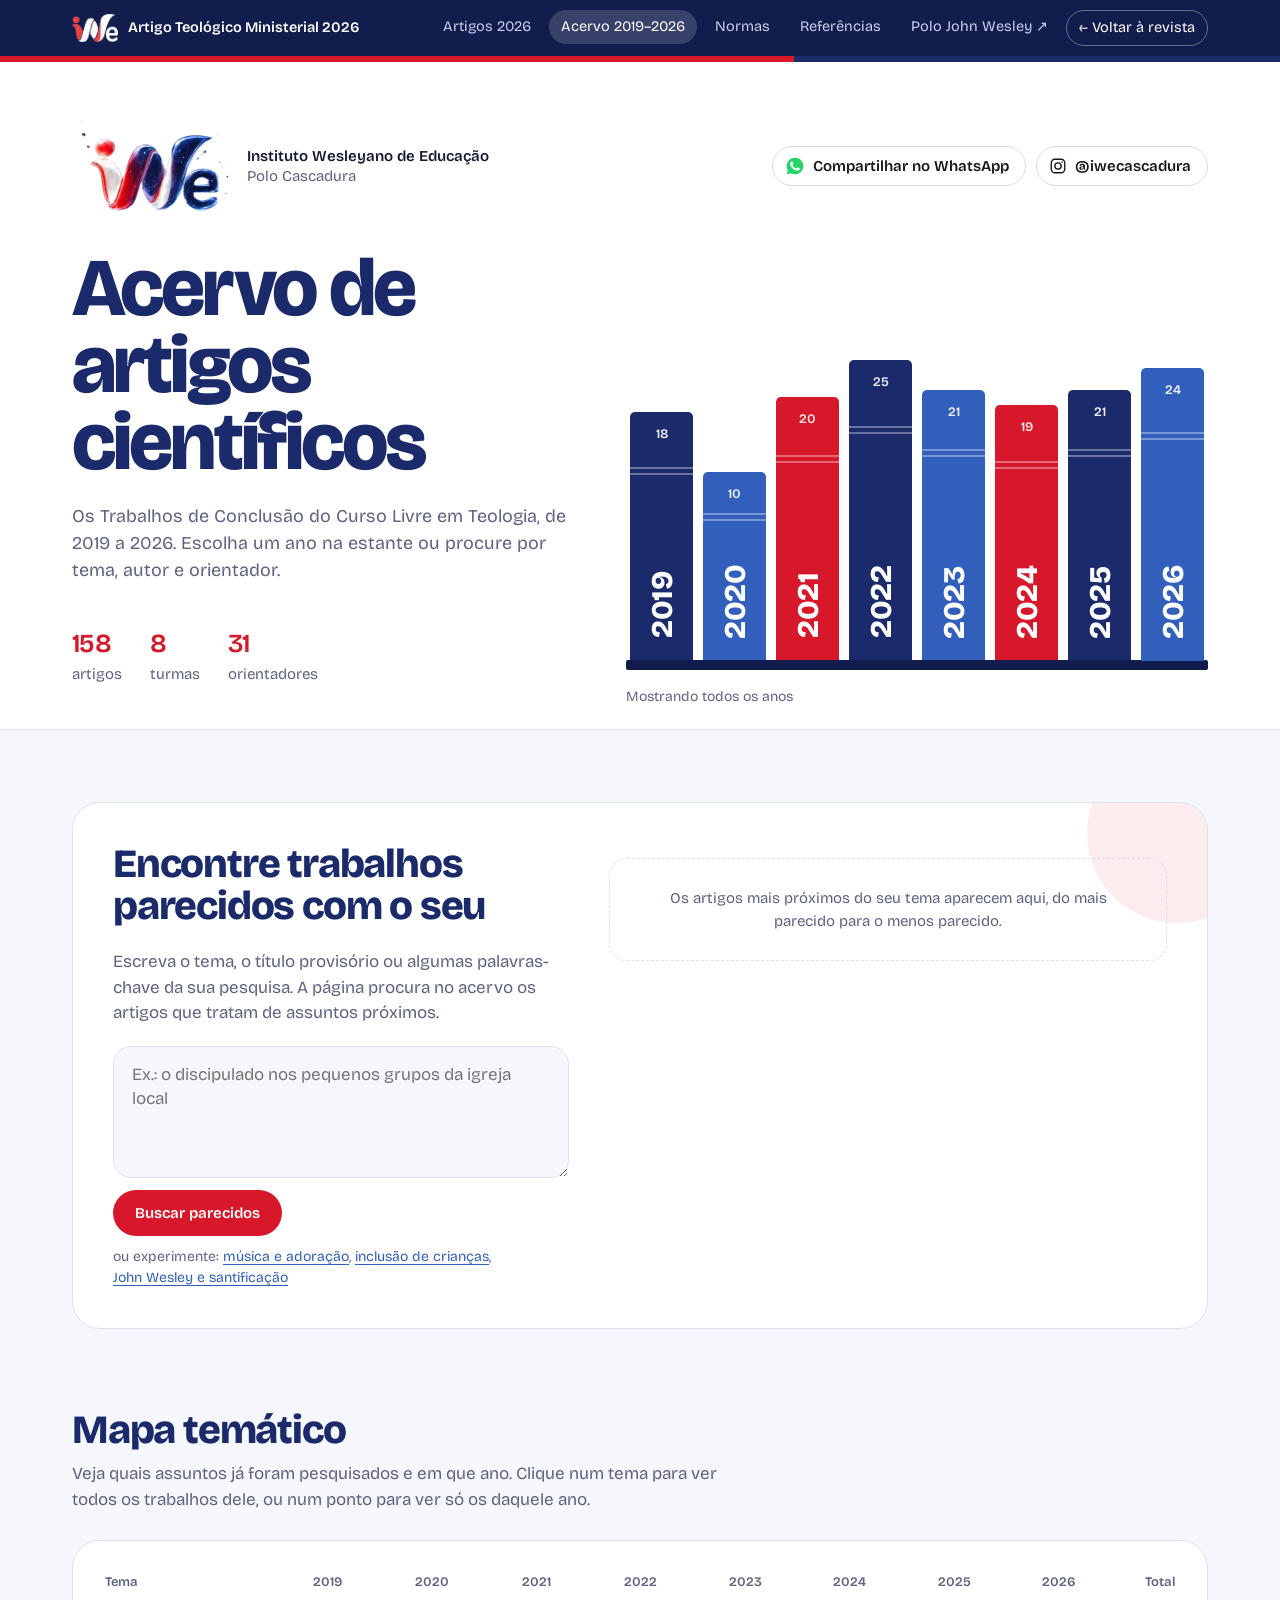
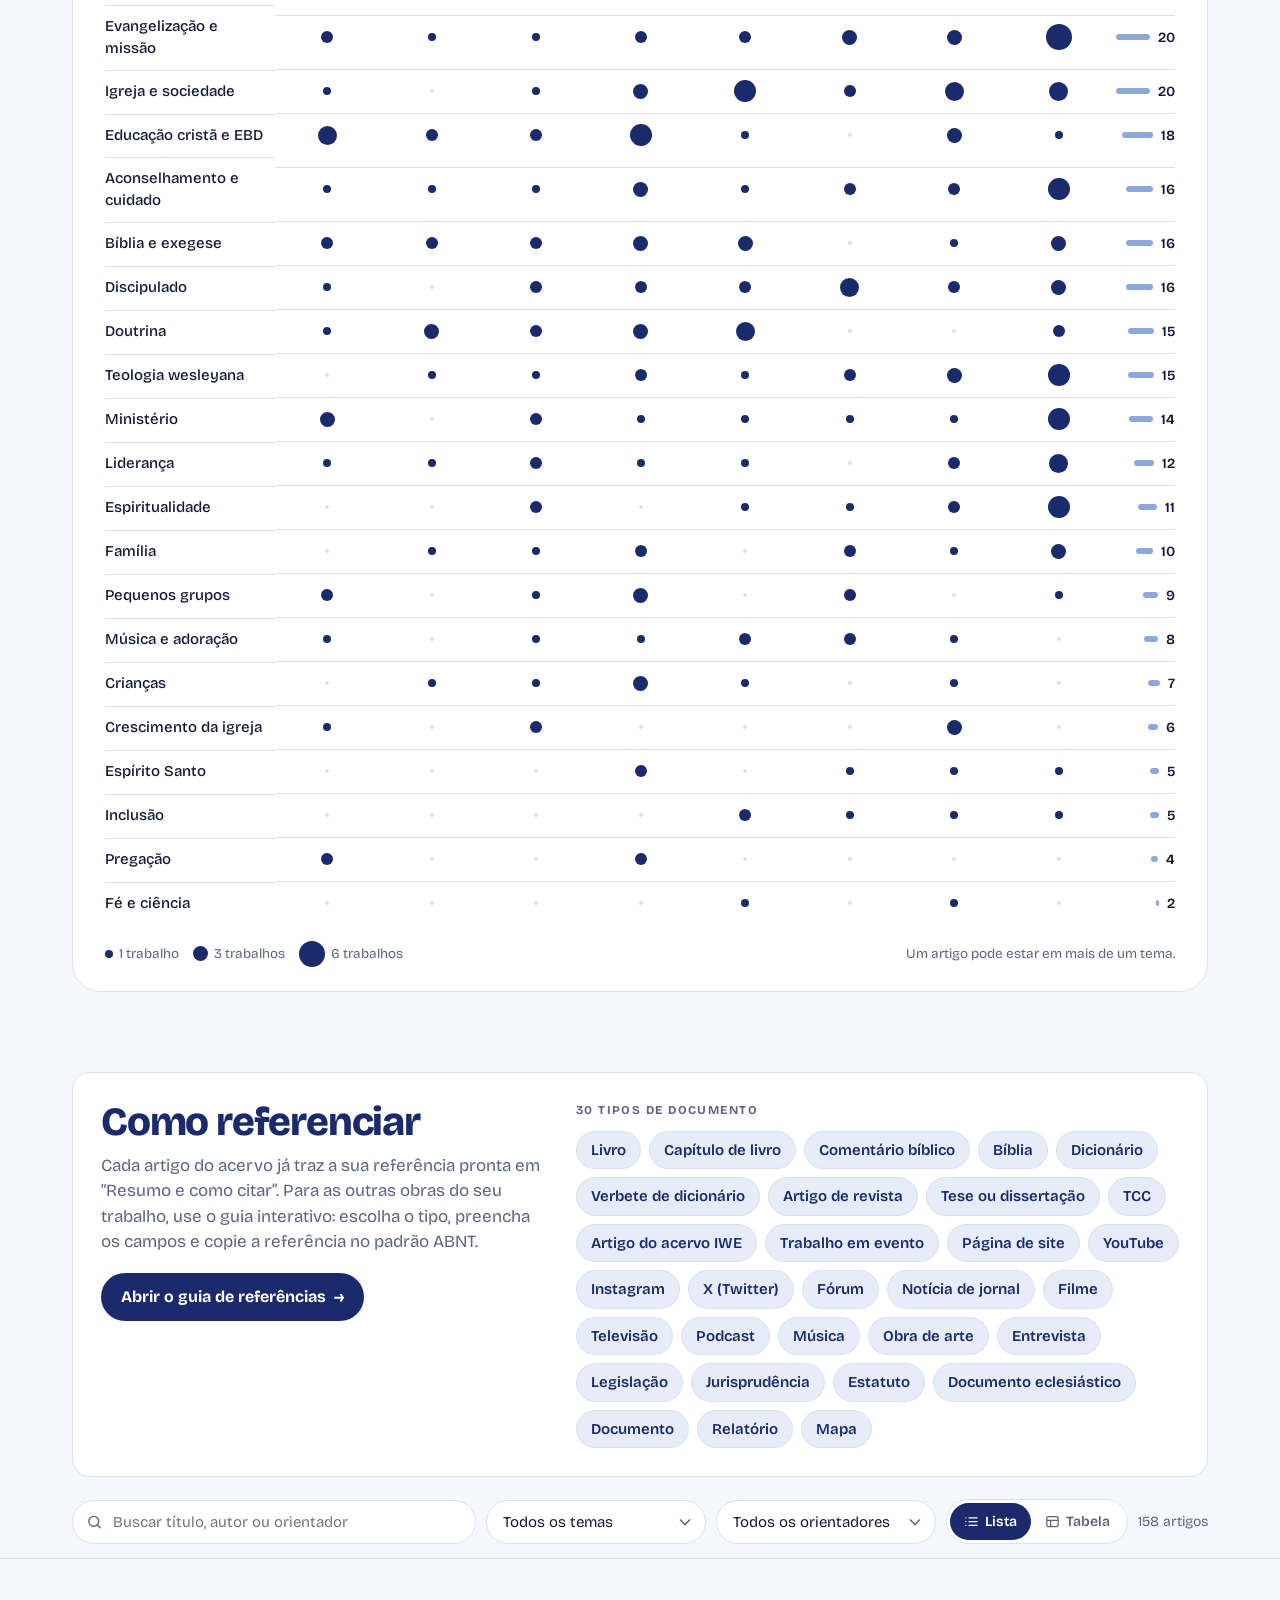
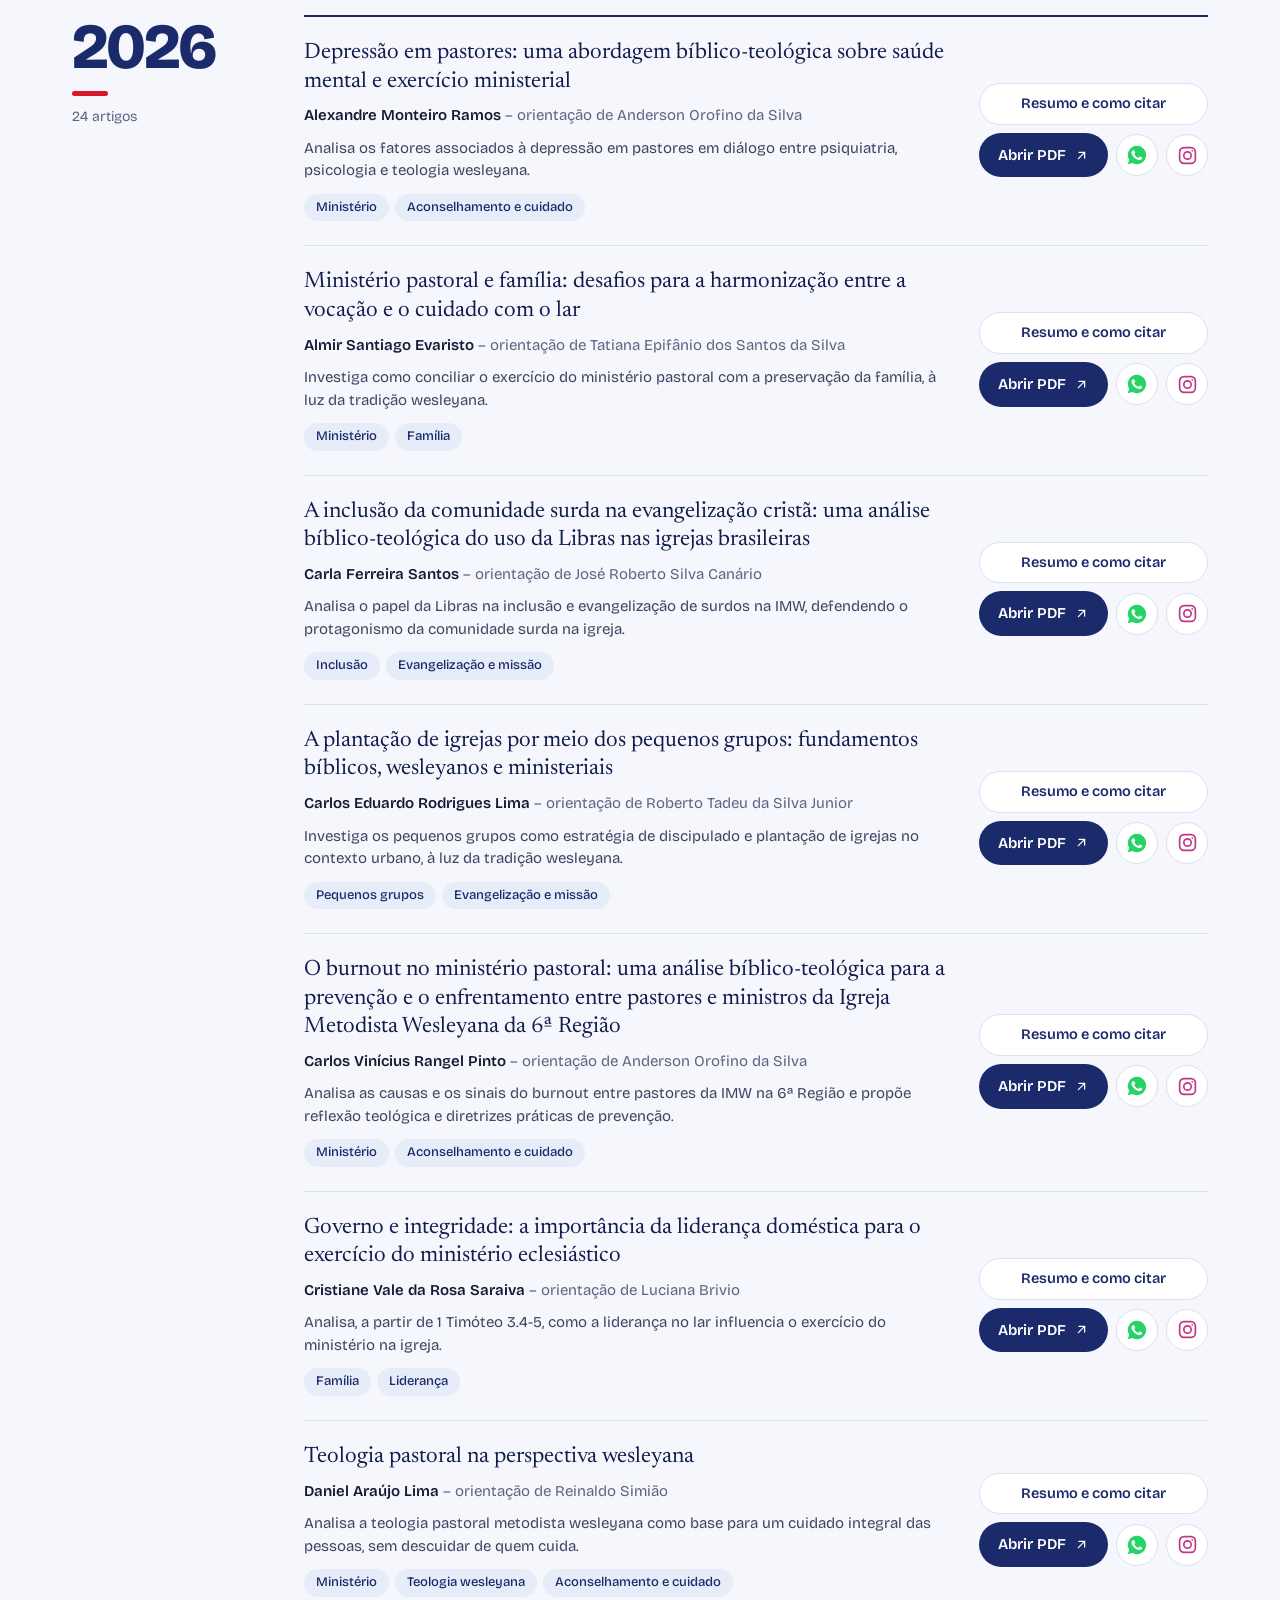
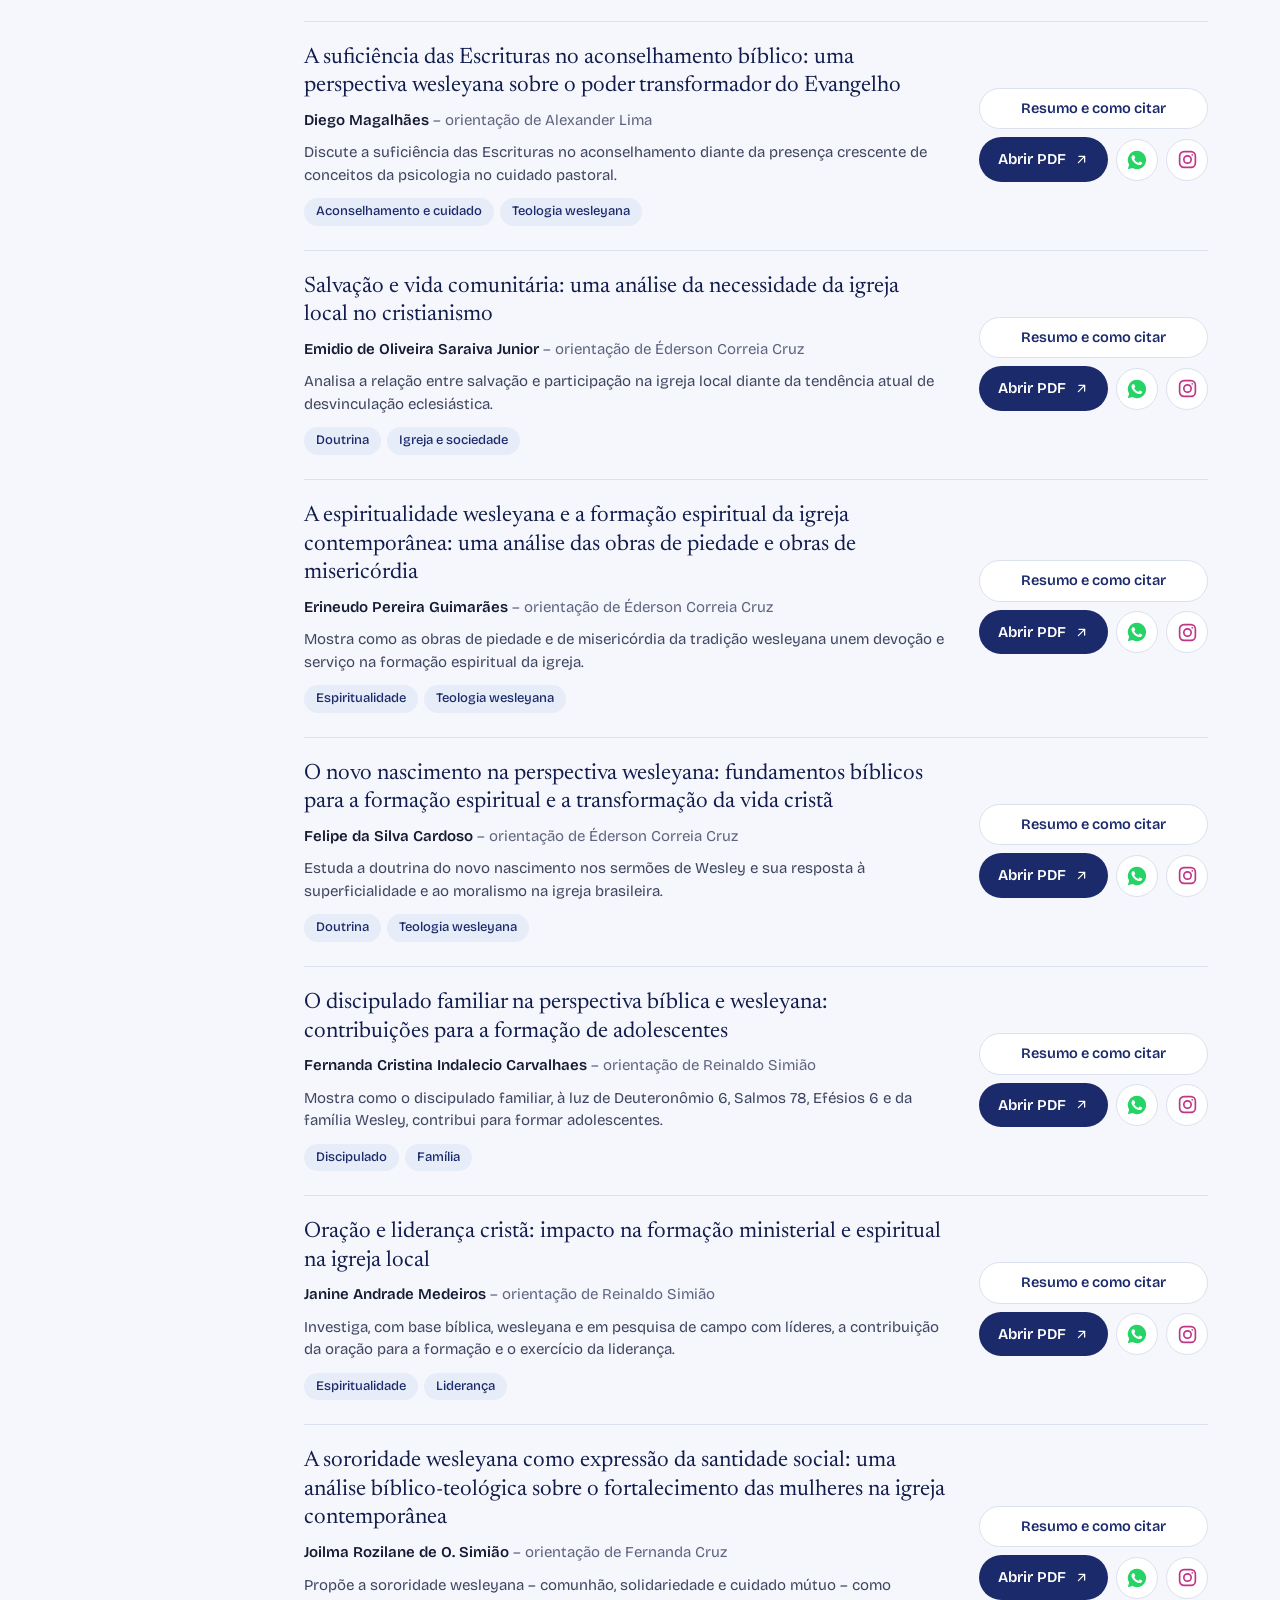
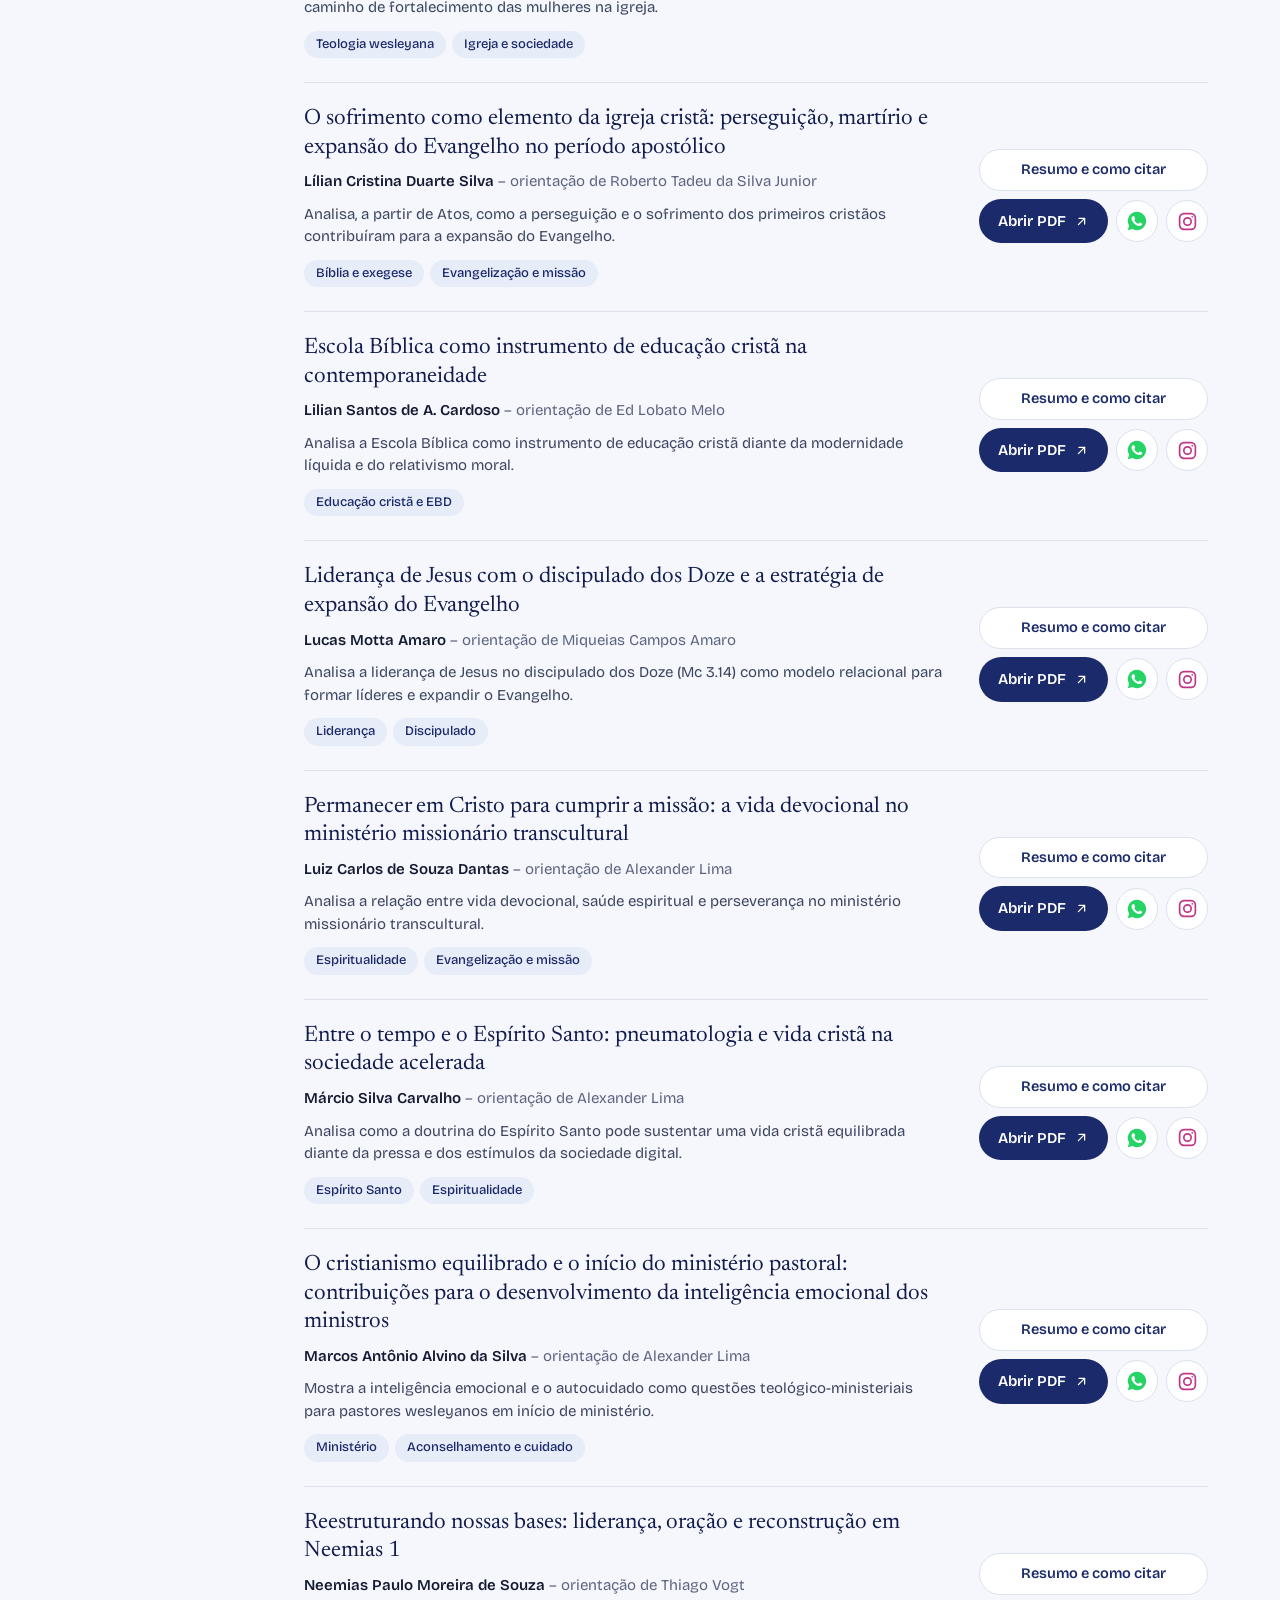
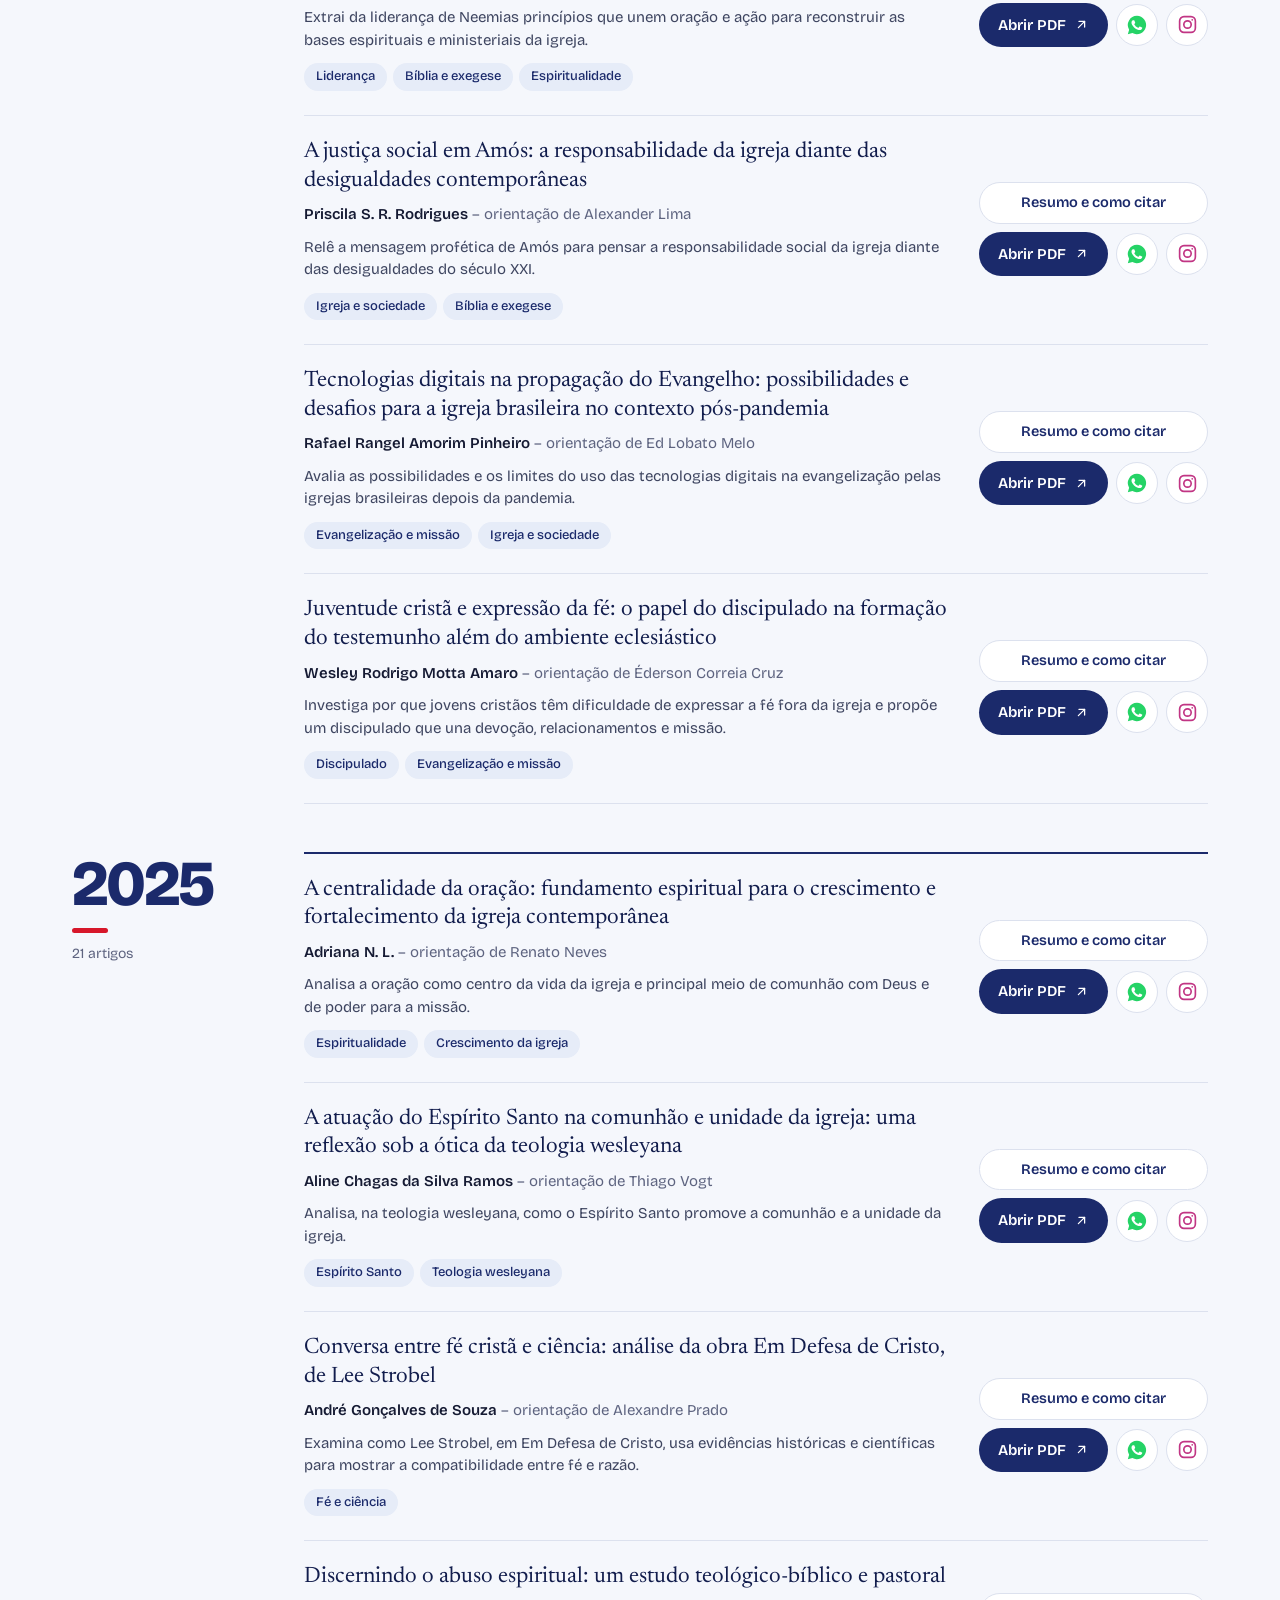
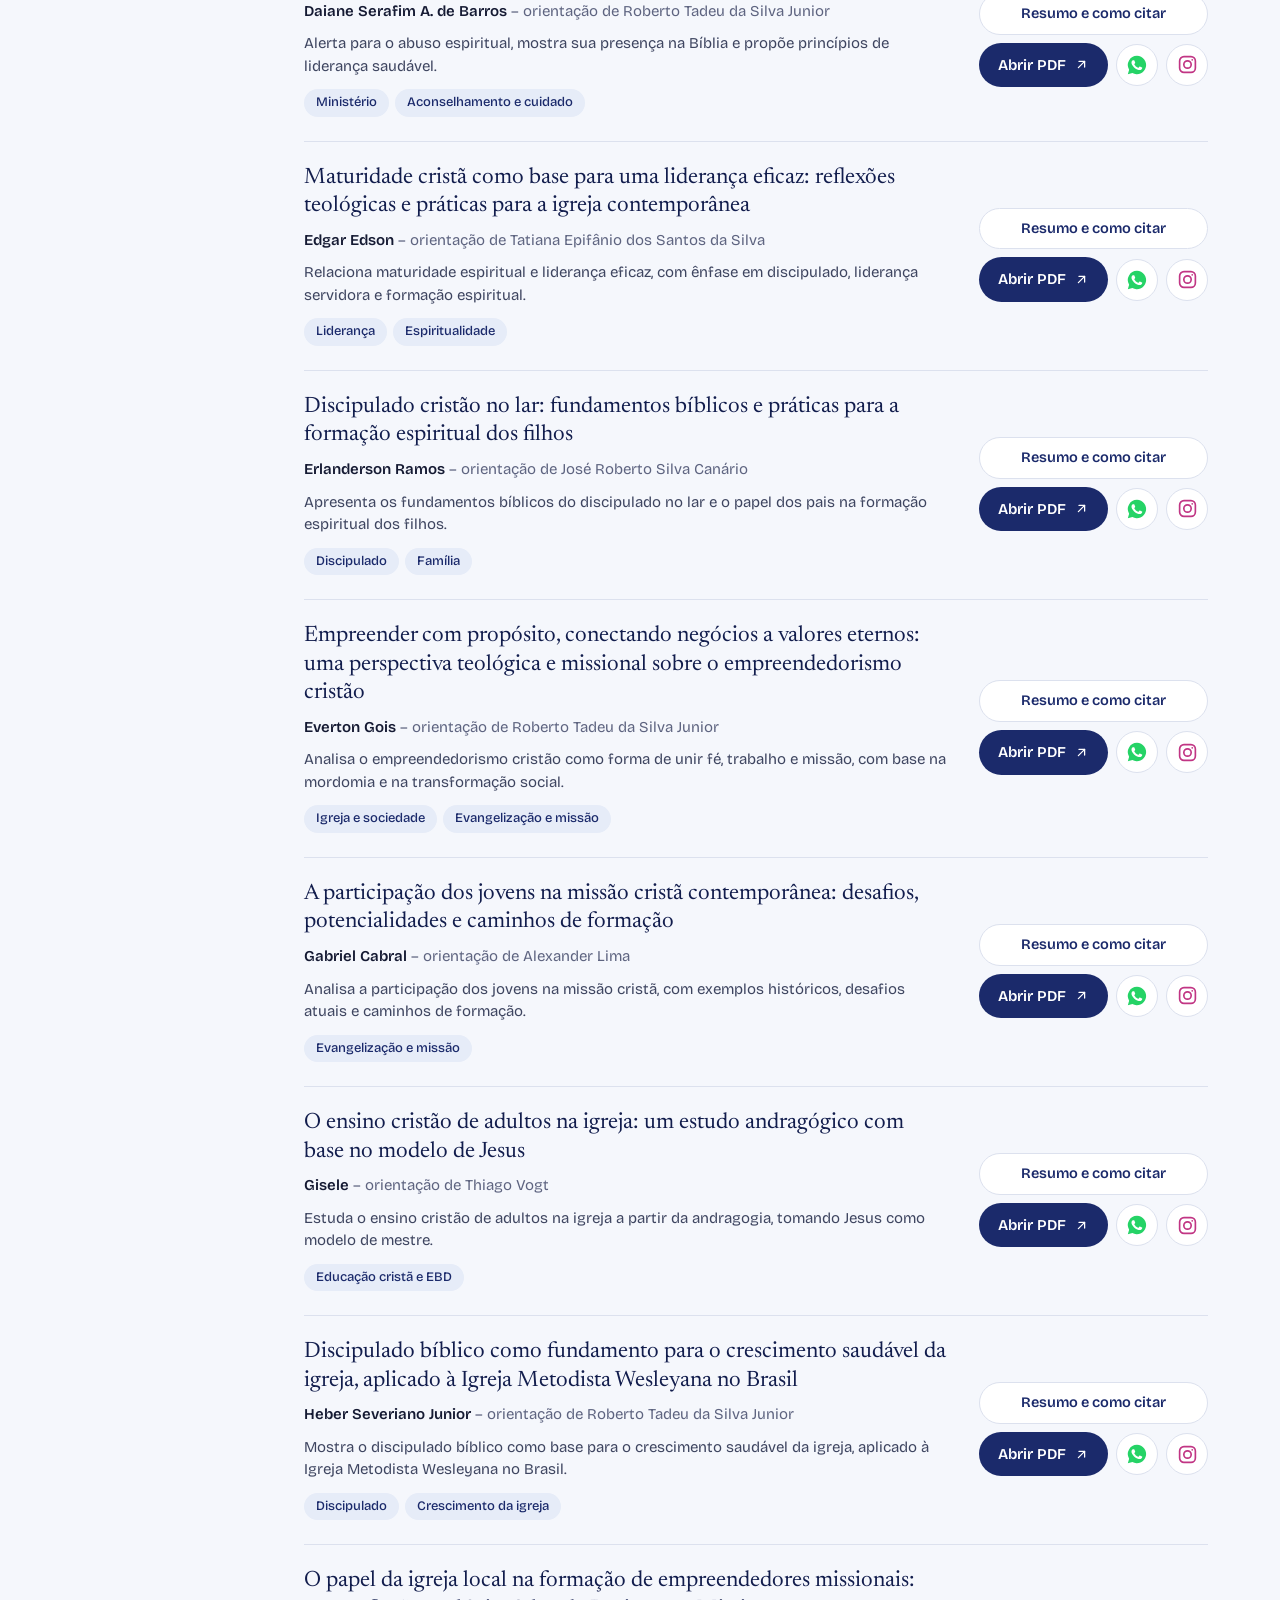
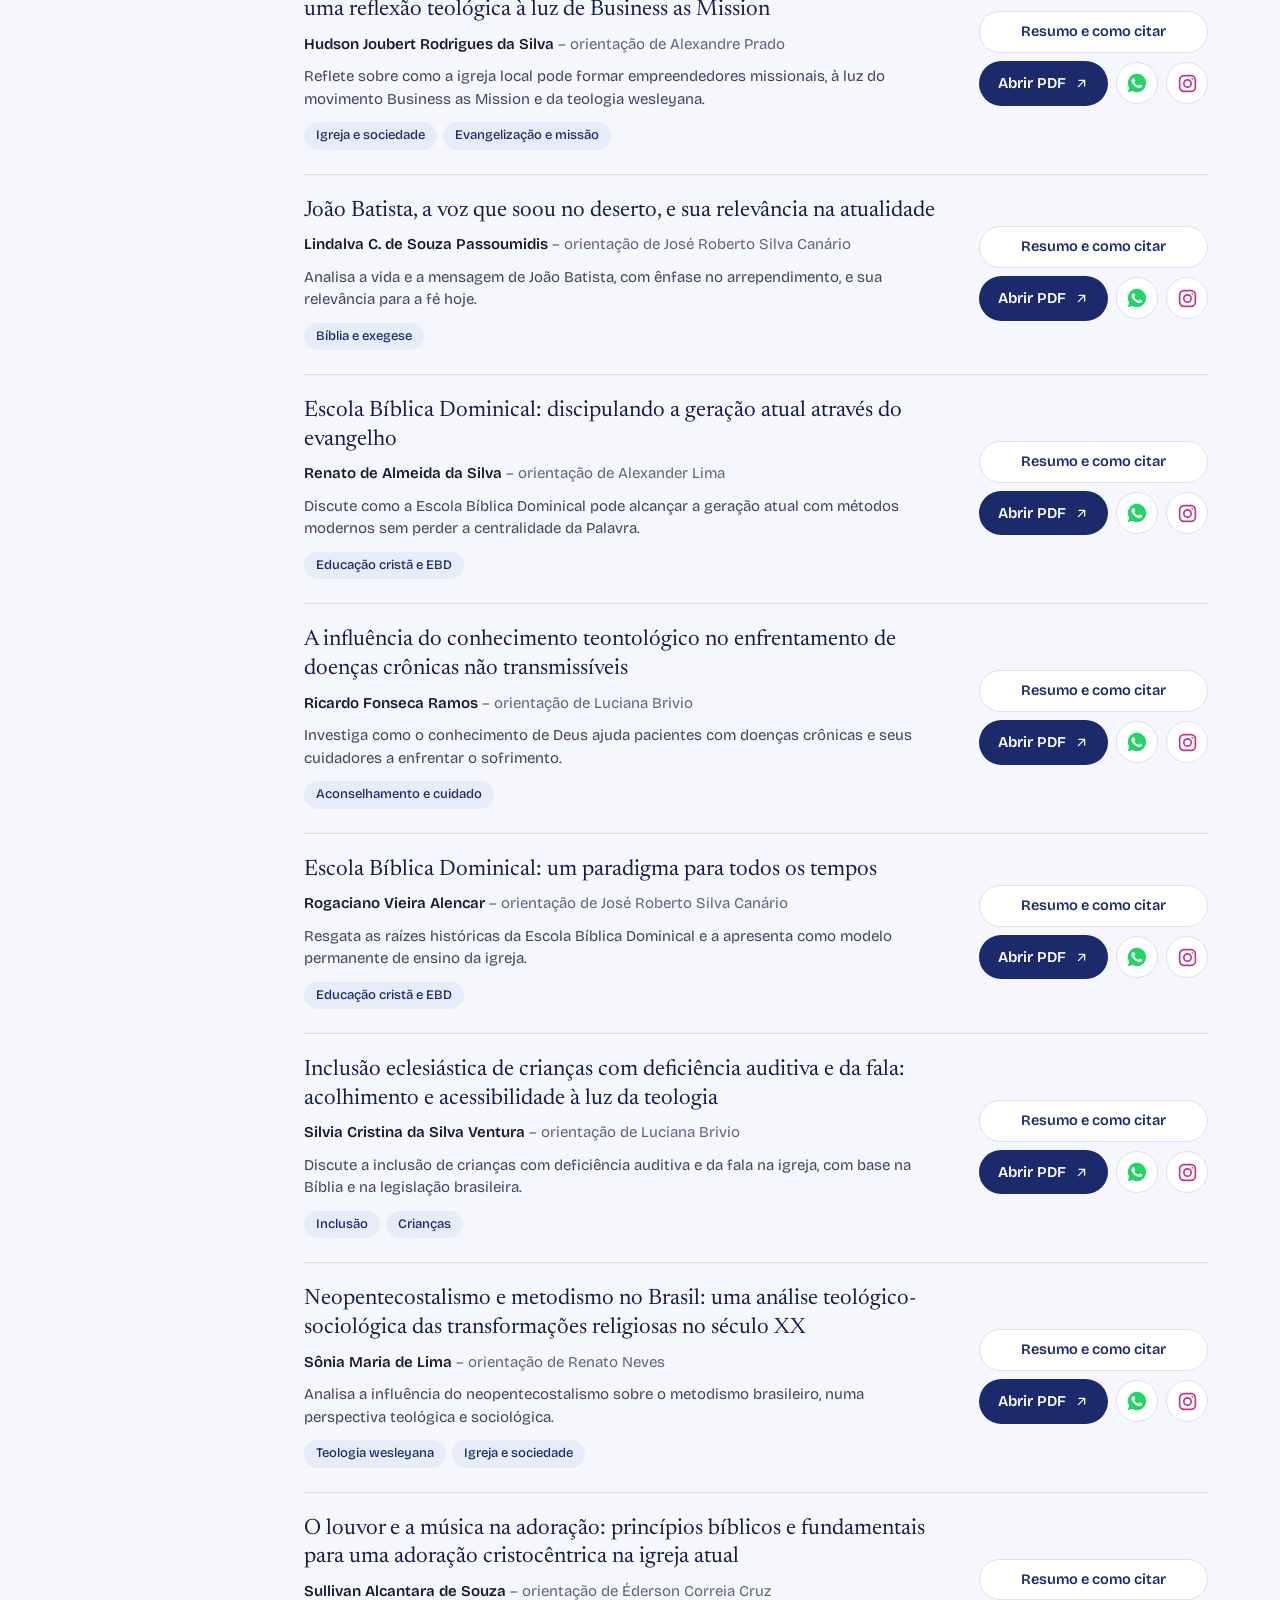
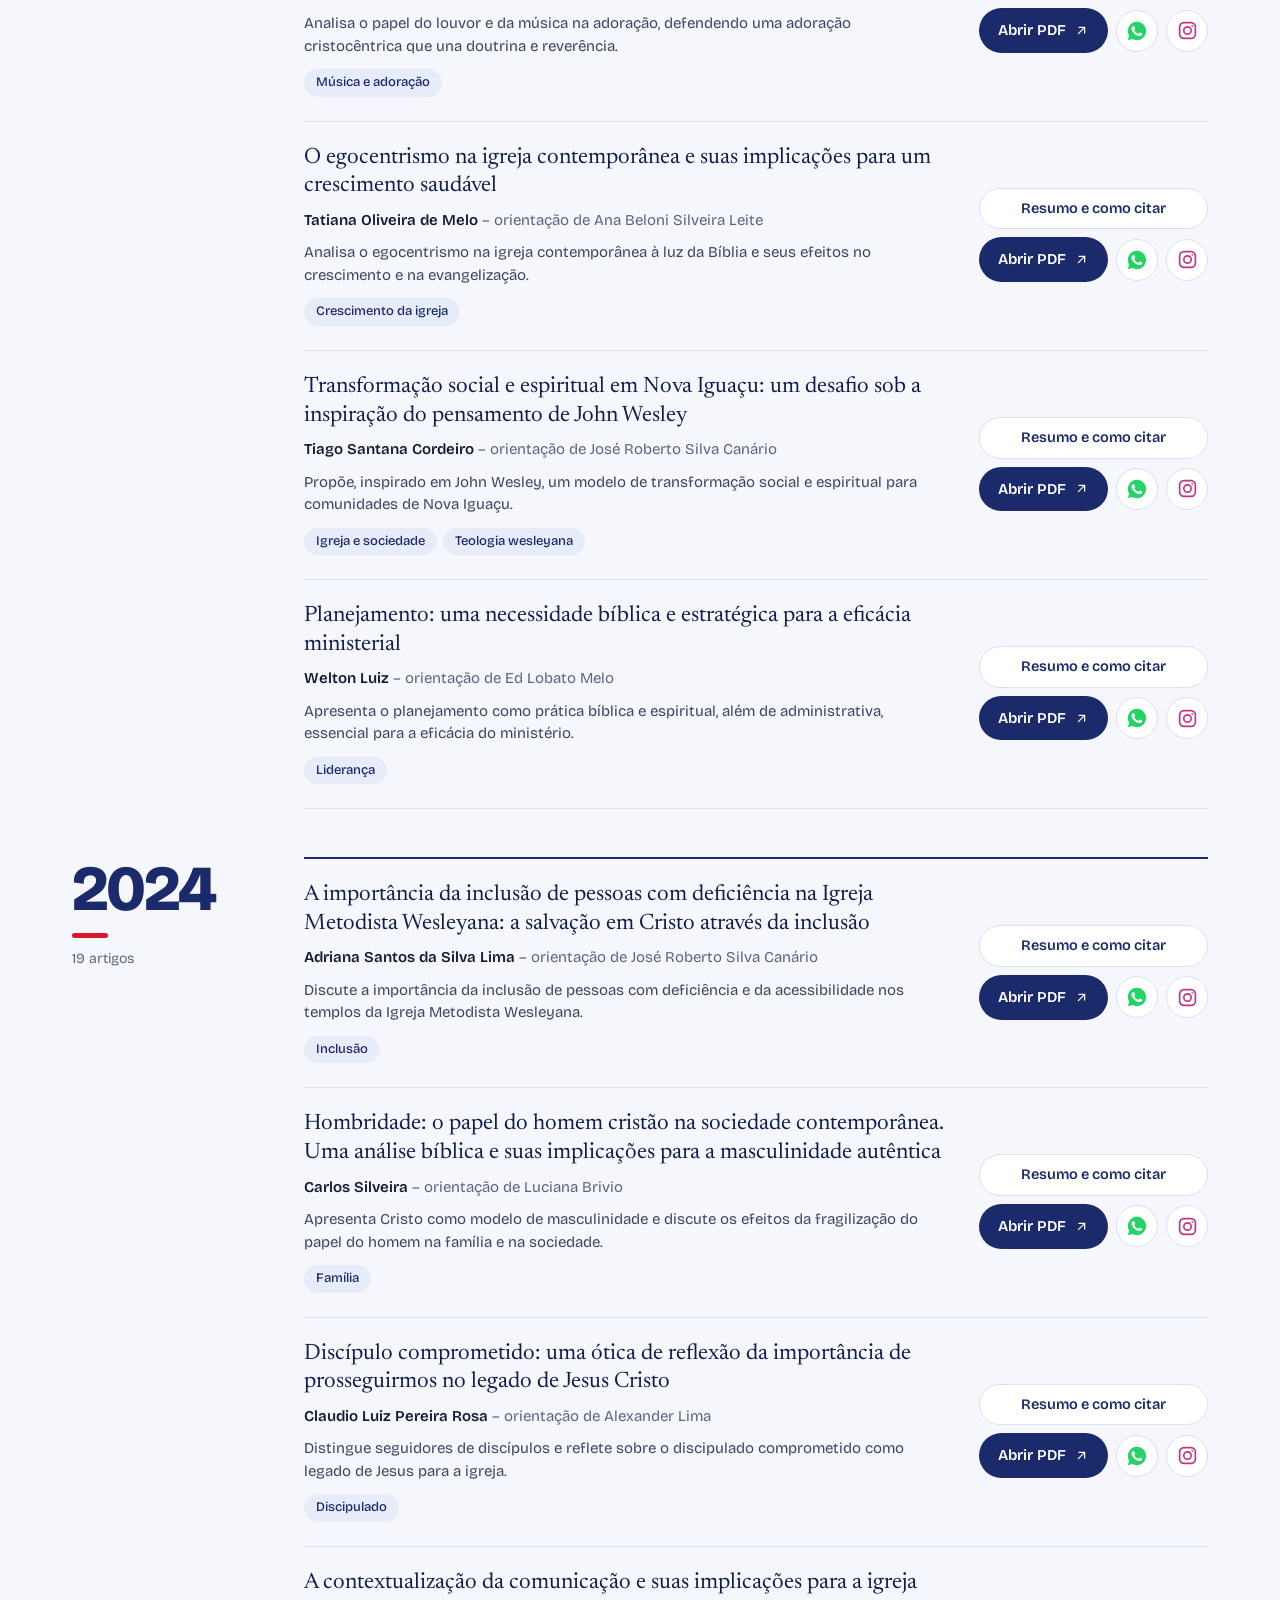
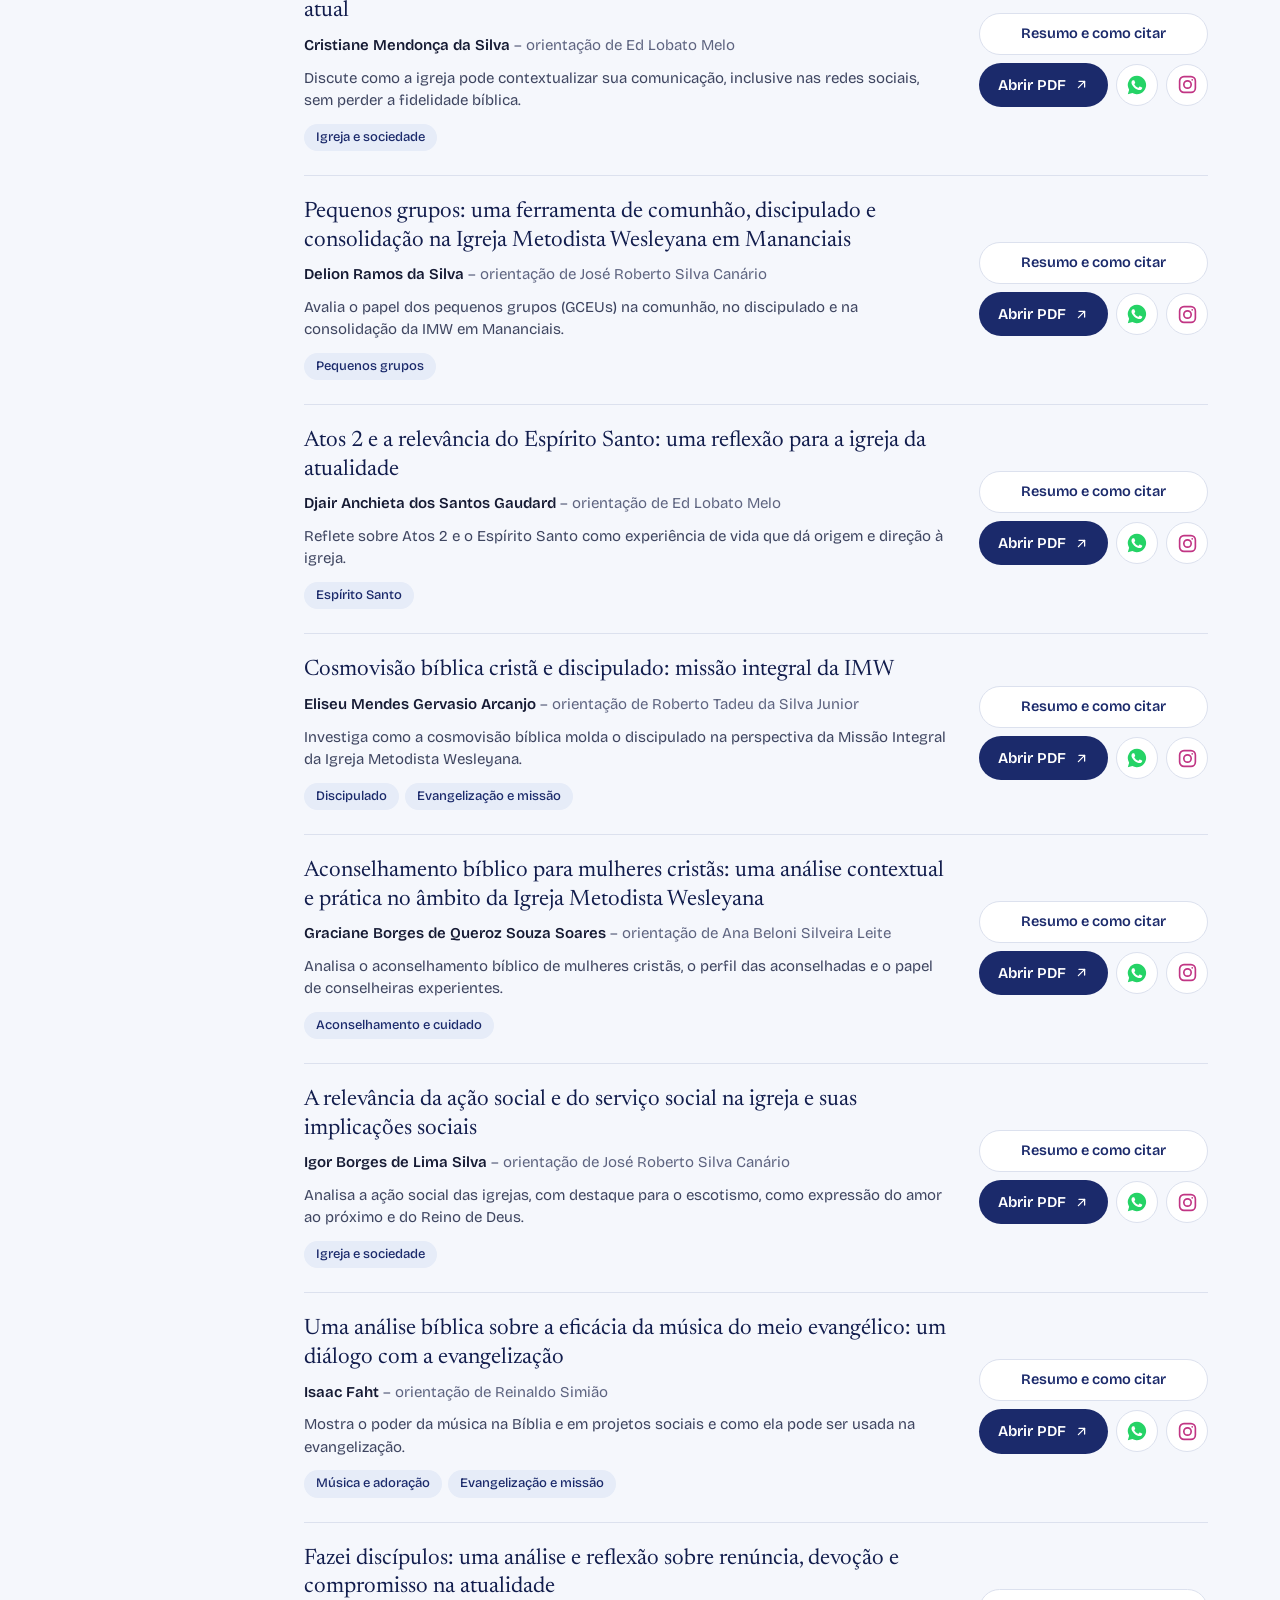
==== acervo.html @ 99525b8f "Acervo: botão de Stories do Instagram em cada artigo Co-Authored-By: Claude Opus 5.5 <noreply@anthro" ====
<!DOCTYPE html>
<html lang="pt-BR">
<head>
<meta charset="utf-8">
<meta name="viewport" content="width=device-width, initial-scale=1">
<title>Acervo de Artigos Científicos 2019–2026 – IWE Polo Cascadura</title>
<meta name="description" content="Trabalhos de Conclusão do Curso Livre em Teologia do Instituto Wesleyano de Educação – Polo Cascadura, de 2019 a 2026.">
<meta property="og:type" content="website">
<meta property="og:site_name" content="IWE – Polo Cascadura">
<meta property="og:title" content="Acervo de artigos científicos 2019–2026 – IWE Polo Cascadura">
<meta property="og:description" content="Trabalhos de Conclusão do Curso Livre em Teologia com resumo, busca por tema e referência ABNT de cada artigo.">
<meta property="og:url" content="https://alexandrebeloniimw-cmyk.github.io/revistateologicoministerialiwecascadura2026/acervo.html">
<meta property="og:image" content="https://alexandrebeloniimw-cmyk.github.io/revistateologicoministerialiwecascadura2026/img/acervo-og.jpg">
<meta property="og:image:width" content="1200">
<meta property="og:image:height" content="630">
<meta property="og:locale" content="pt_BR">
<meta name="twitter:card" content="summary_large_image">
<link rel="preconnect" href="https://fonts.googleapis.com">
<link rel="preconnect" href="https://fonts.gstatic.com" crossorigin>
<link href="https://fonts.googleapis.com/css2?family=Bricolage+Grotesque:opsz,wght@12..96,400;12..96,500;12..96,600;12..96,800&family=Newsreader:opsz,wght@6..72,400;6..72,500&display=swap" rel="stylesheet">
<style>
  :root{
    --bg:#F5F7FC; --paper:#FFFFFF; --ink:#151A33; --muted:#5E6480; --line:#DCE1EE;
    --wine:#1B2A6B; --wine-deep:#121D4D; --blue:#315FBB; --rose:#E6ECF8; --red:#D7172A; --red-soft:#FCE9EB;
    --sans:"Bricolage Grotesque",system-ui,sans-serif; --serif:"Newsreader",Georgia,serif;
  }
  *{box-sizing:border-box}
  html{scroll-behavior:smooth}
  body{margin:0;background:var(--bg);color:var(--ink);font-family:var(--sans);font-size:16px;line-height:1.5;-webkit-font-smoothing:antialiased}
  a{color:inherit}
  :focus-visible{outline:2px solid var(--blue);outline-offset:3px;border-radius:4px}
  .wrap{max-width:1200px;margin:0 auto;padding:0 32px}

  /* Hero */
  .hero{padding:56px 0 0;background:var(--paper);border-top:6px solid var(--red);border-bottom:1px solid var(--line);position:relative}
  .hero::before{content:"";position:absolute;top:-6px;right:0;width:38%;height:6px;background:var(--wine)}
  .hero-grid{display:grid;grid-template-columns:minmax(0,1fr) minmax(0,1.15fr);gap:48px;align-items:end}
  .topbar{display:flex;justify-content:space-between;align-items:center;gap:20px;margin-bottom:36px}
  .brand{display:flex;align-items:center;gap:16px;font-size:15px;color:var(--muted);line-height:1.35}
  .brand img{height:96px;width:auto;display:block}
  .brand b{color:var(--ink);font-weight:600}
  .ig{display:inline-flex;align-items:center;gap:8px;text-decoration:none;font-weight:600;font-size:15px;color:var(--ink);border:1px solid var(--line);border-radius:999px;padding:8px 16px 8px 12px;transition:border-color .15s,color .15s}
  .ig svg{width:18px;height:18px}
  .ig{color:#18181B;border-color:#DEDDD8}
  .ig:hover{border-color:#18181B}
  .top-actions{display:flex;gap:10px;flex-wrap:wrap;justify-content:flex-end}
  .wa svg{width:20px;height:20px}
  .wa:hover{border-color:#25D366}
  .dr-foot .wabtn{display:inline-flex;align-items:center;justify-content:center;gap:8px;flex:1;font-weight:600;font-size:15px;text-decoration:none;color:#fff;background:#1FAF56;border-radius:999px;padding:11px 19px}
  .dr-foot .wabtn:hover{background:#178F45}
  .ig-ico{display:inline-grid;place-items:center;width:42px;height:42px;border-radius:50%;border:1.5px solid var(--line);background:#fff;flex:none;cursor:pointer;padding:0;color:#C13584}
  .ig-ico:hover{border-color:#C13584}
  .ig-ico svg{width:21px;height:21px}
  .ig-ico.sm{width:32px;height:32px;margin-left:8px;vertical-align:middle}
  .ig-ico.sm svg{width:17px;height:17px}
  .dr-foot .igbtn{display:inline-flex;align-items:center;justify-content:center;gap:8px;font:inherit;font-weight:600;font-size:15px;color:#fff;border:0;border-radius:999px;padding:11px 18px;cursor:pointer;background:linear-gradient(45deg,#F58529,#DD2A7B 55%,#8134AF)}
  .dr-foot .igbtn svg{width:19px;height:19px}
  .igm{position:fixed;inset:0;z-index:80;display:none;place-items:center;background:rgba(14,22,64,.72);padding:20px}
  .igm.on{display:grid}
  .igm-box{background:#fff;border-radius:22px;max-width:420px;width:100%;padding:18px 18px 20px;text-align:center;box-shadow:0 30px 80px rgba(0,0,0,.35);border-top:6px solid var(--red)}
  .igm-box img{display:block;width:auto;max-width:100%;max-height:58vh;margin:0 auto 14px;border-radius:14px;box-shadow:0 8px 24px rgba(27,42,107,.25);background:var(--rose);aspect-ratio:9/16}
  .igm-box h3{margin:0 0 4px;font-size:18px;color:var(--wine)}
  .igm-box p{margin:0 0 14px;font-size:14px;color:var(--muted)}
  .igm-go{display:flex;align-items:center;justify-content:center;gap:8px;width:100%;font:inherit;font-weight:600;font-size:16px;color:#fff;border:0;border-radius:999px;padding:13px 18px;cursor:pointer;background:linear-gradient(45deg,#F58529,#DD2A7B 55%,#8134AF);text-decoration:none}
  .igm-go[disabled]{opacity:.5;cursor:wait}
  .igm-go svg{width:20px;height:20px}
  .igm-x{margin-top:10px;font:inherit;font-size:14px;color:var(--muted);background:none;border:0;cursor:pointer;text-decoration:underline;text-underline-offset:3px}
  .dr-foot .wabtn svg{width:20px;height:20px}
  .dr-foot .wabtn svg path:first-child{fill:#fff}
  .dr-foot .wabtn svg path:last-child{fill:#1FAF56}
  h1{font-weight:800;font-size:clamp(44px,6.4vw,84px);line-height:.94;letter-spacing:-.035em;margin:0 0 22px;color:var(--wine);font-variation-settings:"opsz" 96}
  .lede{font-size:18px;color:var(--muted);max-width:44ch;margin:0 0 40px}
  .facts{display:flex;gap:28px;font-size:15px;color:var(--muted);padding-bottom:44px}
  .facts strong{display:block;font-size:26px;color:var(--red);font-weight:600;letter-spacing:-.02em}

  /* Shelf */
  .shelf-wrap{position:relative}
  .shelf{display:flex;align-items:flex-end;gap:10px;height:300px;padding:0 4px}
  .spine{flex:1 1 0;min-width:46px;position:relative;border:0;cursor:pointer;font-family:var(--sans);
    background:var(--wine);color:#fff;border-radius:5px 5px 0 0;padding:14px 0 12px;
    display:flex;flex-direction:column;align-items:center;justify-content:space-between;
    transform-origin:bottom;transition:background .2s,color .2s}
  .spine::before{content:"";position:absolute;left:0;right:0;top:22%;height:2px;background:currentColor;opacity:.35}
  .spine::after{content:"";position:absolute;left:0;right:0;top:calc(22% + 6px);height:2px;background:currentColor;opacity:.35}
  .spine .yr{writing-mode:vertical-rl;transform:rotate(180deg);font-weight:800;font-size:clamp(22px,2.4vw,30px);letter-spacing:-.02em;margin-top:auto;margin-bottom:10px}
  .spine .n{font-size:13px;font-weight:600;opacity:.9}
  .spine:nth-child(3n+2){background:var(--blue)}.spine:nth-child(3n){background:var(--red)}
  .spine{transition:opacity .2s,filter .2s}
  .spine:hover{filter:brightness(1.12)}
  .shelf.picked .spine{opacity:.28}
  .shelf.picked .spine[aria-pressed=true]{opacity:1;box-shadow:0 -6px 0 var(--ink) inset}
  .shelf-base{height:10px;background:var(--wine-deep);border-radius:2px}
  .shelf-cap{display:flex;justify-content:space-between;align-items:center;font-size:14px;color:var(--muted);padding:12px 0 18px}
  .all{font:inherit;font-size:14px;font-weight:600;color:var(--red);background:none;border:0;padding:4px 0;cursor:pointer;text-decoration:underline;text-underline-offset:3px}
  .all[aria-pressed=true]{visibility:hidden}
  @media (prefers-reduced-motion:no-preference){
    .spine{animation:rise .7s cubic-bezier(.2,.8,.2,1) both}
    @keyframes rise{from{transform:scaleY(0)}to{transform:scaleY(1)}}
  }

  /* Toolbar */
  .tools{position:sticky;top:0;z-index:5;background:rgba(245,247,252,.92);backdrop-filter:blur(8px);border-bottom:1px solid var(--line)}
  .tools .wrap{display:flex;gap:10px;align-items:center;padding-top:14px;padding-bottom:14px;flex-wrap:wrap}
  .field{position:relative;flex:1 1 300px}
  .field svg{position:absolute;left:14px;top:50%;width:17px;height:17px;transform:translateY(-50%);color:var(--muted)}
  input[type=search]:focus,select:focus{border-color:var(--blue)}
  input[type=search],select{font:inherit;font-size:15px;height:44px;border:1px solid var(--line);border-radius:999px;background:var(--paper);color:var(--ink);padding:0 16px}
  input[type=search]{width:100%;padding-left:40px}
  select{flex:0 1 220px;min-width:0;appearance:none;padding-right:36px;background-image:url("data:image/svg+xml,%3Csvg xmlns='http://www.w3.org/2000/svg' width='12' height='8' fill='none' stroke='%2366666E' stroke-width='1.6'%3E%3Cpath d='M1 1.5l5 5 5-5'/%3E%3C/svg%3E");background-repeat:no-repeat;background-position:right 14px center}
  .count{font-size:14px;color:var(--muted);white-space:nowrap}
  .visually-hidden{position:absolute;width:1px;height:1px;overflow:hidden;clip:rect(0 0 0 0)}
  .active-filters:empty{display:none}

  /* Index */
  main{padding:8px 0 96px}
  .year{display:grid;grid-template-columns:200px minmax(0,1fr);gap:32px;padding-top:48px}
  .year-head{position:sticky;top:96px;align-self:start}
  .year-head h2{font-size:64px;line-height:1;font-weight:800;letter-spacing:-.04em;margin:0;color:var(--wine)}
  .year-head h2::after{content:"";display:block;width:36px;height:5px;background:var(--red);border-radius:3px;margin-top:12px}
  .year-head p{margin:10px 0 0;font-size:14px;color:var(--muted);max-width:22ch}
  .entries{list-style:none;margin:0;padding:0;border-top:2px solid var(--wine)}
  .entry{display:grid;grid-template-columns:minmax(0,1fr) auto;gap:8px 32px;padding:22px 0 24px;border-bottom:1px solid var(--line)}
  .entry h3{grid-column:1;color:var(--wine-deep);font-family:var(--serif);font-weight:400;font-size:22px;line-height:1.3;margin:0;max-width:60ch;font-variation-settings:"opsz" 36}
  .entry h3.pending{color:var(--muted);font-style:italic}
  .who{grid-column:1;margin:0;font-size:15px;color:var(--muted)}
  .who b{color:var(--ink);font-weight:600}
  .chips{grid-column:1;display:flex;flex-wrap:wrap;gap:6px;margin-top:4px}
  .chip{font:inherit;font-size:13px;font-weight:500;background:transparent;color:var(--ink);border:1px solid var(--line);border-radius:999px;padding:3px 11px;cursor:pointer}
  .chip{background:var(--rose);border-color:transparent;color:var(--wine)}
  .chip:hover{background:var(--wine);color:#fff}
  .chip.polo{background:var(--red-soft);color:var(--red);cursor:default}
  .chip.polo:hover{background:var(--red-soft);color:var(--red)}
  .open{grid-column:2;grid-row:1 / span 3;align-self:center;display:inline-flex;align-items:center;gap:8px;white-space:nowrap;
    text-decoration:none;font-weight:600;font-size:15px;color:#fff;background:var(--wine);border:0;border-radius:999px;padding:11px 19px;transition:background .15s}
  .open:hover{background:var(--red)}
  .open svg{width:15px;height:15px}
  .empty{display:none;padding:80px 0;text-align:center;color:var(--muted);font-size:17px}
  .empty button{font:inherit;color:var(--red);background:none;border:0;text-decoration:underline;text-underline-offset:3px;cursor:pointer}


  /* Section shared */
  .band{padding:72px 0 8px}
  .sec-title{font-size:clamp(28px,3.4vw,40px);font-weight:800;letter-spacing:-.03em;line-height:1.05;margin:0 0 10px;color:var(--wine)}
  .sec-lede{margin:0 0 28px;color:var(--muted);font-size:17px;max-width:62ch}

  /* Finder */
  .finder{background:var(--paper);border:1px solid var(--line);border-radius:28px;padding:40px;display:grid;grid-template-columns:minmax(0,.9fr) minmax(0,1.1fr);gap:40px;position:relative;overflow:hidden}
  .finder::after{content:"";position:absolute;right:-60px;top:-60px;width:180px;height:180px;border-radius:50%;background:var(--red);opacity:.08}
  .ask{display:flex;flex-direction:column;gap:12px;position:relative;z-index:1}
  .ask textarea{font:inherit;font-size:17px;line-height:1.45;min-height:132px;resize:vertical;border:1.5px solid var(--line);border-radius:18px;padding:16px 18px;background:var(--bg);color:var(--ink)}
  .ask textarea:focus{border-color:var(--blue);background:#fff;outline:none;box-shadow:0 0 0 4px var(--rose)}
  .ask-row{display:flex;gap:10px;align-items:center;flex-wrap:wrap}
  .go{font:inherit;font-weight:600;font-size:15px;border:0;border-radius:999px;background:var(--red);color:#fff;padding:12px 22px;cursor:pointer}
  .go:hover{background:#B5101F}
  .tries{font-size:14px;color:var(--muted)}
  .try{font:inherit;font-size:14px;background:none;border:0;padding:0;color:var(--blue);cursor:pointer;text-decoration:underline;text-underline-offset:3px}
  .matches{list-style:none;margin:0;padding:0;display:flex;flex-direction:column;gap:10px;position:relative;z-index:1}
  .match{display:grid;grid-template-columns:52px minmax(0,1fr);gap:14px;align-items:start;padding:14px 16px;border-radius:16px;background:var(--bg);border:1px solid transparent}
  .match:hover{border-color:var(--line);background:#fff}
  .ring{width:52px;height:52px;border-radius:50%;display:grid;place-items:center;font-size:12px;font-weight:700;color:var(--wine);letter-spacing:-.02em;
    background:conic-gradient(var(--blue) calc(var(--p)*1%),var(--rose) 0)}
  .ring span{width:40px;height:40px;border-radius:50%;background:inherit;display:grid;place-items:center;background:#fff}
  .match h4{margin:0 0 4px;font-family:var(--serif);font-weight:400;font-size:18px;line-height:1.3;color:var(--wine-deep)}
  .match h4 a{text-decoration:none}
  .match h4 a:hover{text-decoration:underline;text-underline-offset:3px}
  .match p{margin:0;font-size:14px;color:var(--muted)}
  .common{margin-top:6px!important}
  .common mark{background:var(--red-soft);color:var(--red);border-radius:6px;padding:1px 7px;font-weight:600;font-size:13px;margin-right:4px}
  .placeholder{color:var(--muted);font-size:15px;border:1.5px dashed var(--line);border-radius:18px;padding:28px;text-align:center;position:relative;z-index:1}

  /* Map */
  .map{background:var(--paper);border:1px solid var(--line);border-radius:28px;padding:32px 32px 24px;overflow-x:auto}
  .mx{display:grid;grid-template-columns:minmax(170px,1.4fr) repeat(var(--cols),minmax(44px,1fr)) 64px;align-items:center;min-width:680px}
  .mx .hd{font-size:13px;font-weight:600;color:var(--muted);text-align:center;padding:0 0 12px}
  .mx .hd:first-child{text-align:left}
  .mx .row{display:contents}
  .tname{font:inherit;text-align:left;background:none;border:0;padding:9px 10px 9px 0;font-size:15px;font-weight:500;color:var(--ink);cursor:pointer;border-top:1px solid var(--line)}
  .tname:hover,.row.on .tname{color:var(--red)}
  .cell{display:grid;place-items:center;height:44px;border-top:1px solid var(--line);position:relative}
  .dot{border:0;padding:0;border-radius:50%;background:var(--wine);cursor:pointer;transition:transform .15s,background .15s}
  .dot:hover,.dot:focus-visible{transform:scale(1.18);background:var(--red)}
  .zero{width:4px;height:4px;border-radius:50%;background:var(--line)}
  .tot{border-top:1px solid var(--line);height:44px;display:flex;align-items:center;justify-content:flex-end;gap:8px;font-size:14px;font-weight:600;color:var(--ink)}
  .tot i{display:block;height:6px;border-radius:3px;background:var(--blue);opacity:.55}
  .map-foot{display:flex;justify-content:space-between;gap:16px;flex-wrap:wrap;align-items:center;margin-top:16px;font-size:13.5px;color:var(--muted)}
  .legend{display:flex;align-items:center;gap:14px}
  .legend span{display:inline-flex;align-items:center;gap:6px}
  .legend b{display:inline-block;border-radius:50%;background:var(--wine)}
  .tip{position:fixed;z-index:20;pointer-events:none;background:var(--wine-deep);color:#fff;font-size:13.5px;line-height:1.35;padding:8px 11px;border-radius:10px;max-width:260px;opacity:0;transform:translateY(4px);transition:opacity .12s,transform .12s}
  .tip.show{opacity:1;transform:none}
  .tip b{display:block;font-weight:600}

  /* View toggle */
  .seg{display:inline-flex;background:var(--paper);border:1px solid var(--line);border-radius:999px;padding:3px}
  .seg button{font:inherit;font-size:14px;font-weight:600;border:0;background:none;color:var(--muted);padding:8px 14px;border-radius:999px;cursor:pointer;display:inline-flex;align-items:center;gap:6px}
  .seg button svg{width:15px;height:15px}
  .seg button[aria-pressed=true]{background:var(--wine);color:#fff}
  .active-filters{display:flex;gap:8px;flex-wrap:wrap;width:100%}
  .af{font:inherit;font-size:13px;font-weight:600;border:0;border-radius:999px;background:var(--wine);color:#fff;padding:5px 8px 5px 12px;cursor:pointer;display:inline-flex;align-items:center;gap:6px}
  .af::after{content:"×";font-size:16px;line-height:1;opacity:.75}

  /* Table */
  .tbl-wrap{margin-top:32px;background:var(--paper);border:1px solid var(--line);border-radius:22px;overflow:auto;max-height:78vh}
  table{border-collapse:separate;border-spacing:0;width:100%;min-width:900px;font-size:14.5px}
  thead th{position:sticky;top:0;background:var(--wine);color:#fff;text-align:left;font-weight:600;padding:0;z-index:1;white-space:nowrap}
  thead th button{font:inherit;color:inherit;background:none;border:0;padding:14px 16px;width:100%;text-align:left;cursor:pointer;display:flex;align-items:center;gap:6px}
  thead th button::after{content:"↕";opacity:.4;font-size:12px}
  thead th[aria-sort=ascending] button::after{content:"↑";opacity:1}
  thead th[aria-sort=descending] button::after{content:"↓";opacity:1}
  thead th.static{padding:14px 16px}
  tbody td{padding:13px 16px;border-bottom:1px solid var(--line);vertical-align:top}
  tbody tr:hover td{background:var(--bg)}
  td.y{font-weight:700;color:var(--red);white-space:nowrap}
  td.t{font-family:var(--serif);font-size:16px;color:var(--wine-deep);min-width:320px;line-height:1.35}
  td.a{white-space:nowrap;font-weight:600}
  td.o{color:var(--muted);white-space:nowrap}
  td .chip{font-size:12px;padding:2px 9px;margin:0 4px 4px 0;white-space:nowrap}
  td.p a{display:inline-flex;align-items:center;gap:6px;font-weight:600;color:var(--blue);text-decoration:none;white-space:nowrap}
  td.p a:hover{color:var(--red)}
  td.p svg{width:14px;height:14px}

  @media (max-width:900px){
    .finder{grid-template-columns:1fr;padding:26px;gap:24px;border-radius:22px}
    .map{padding:22px 18px;border-radius:22px}
  }


  /* Entry summary + ficha button */
  .sum{grid-column:1;margin:2px 0 0;font-size:15px;color:#3E4560;max-width:72ch;display:-webkit-box;-webkit-line-clamp:2;-webkit-box-orient:vertical;overflow:hidden}
  .acts{grid-column:2;grid-row:1 / span 4;align-self:center;display:flex;flex-direction:column;gap:8px;align-items:stretch}
  .fbtn{font:inherit;font-weight:600;font-size:14.5px;border:1.5px solid var(--line);background:var(--paper);color:var(--wine);border-radius:999px;padding:9px 16px;cursor:pointer;white-space:nowrap}
  .fbtn:hover{border-color:var(--wine)}
  .acts .open{grid-column:auto;grid-row:auto;justify-content:center;align-self:stretch}
  td.t button{font:inherit;color:inherit;background:none;border:0;padding:0;text-align:left;cursor:pointer;line-height:inherit}
  td.t button:hover{color:var(--red);text-decoration:underline;text-underline-offset:3px}
  .mlink{font:inherit;font-size:13.5px;font-weight:600;background:none;border:0;padding:0;margin-top:6px;color:var(--blue);cursor:pointer;text-decoration:underline;text-underline-offset:3px}

  /* Drawer */
  .scrim{position:fixed;inset:0;background:rgba(18,29,77,.42);z-index:30;opacity:0;pointer-events:none;transition:opacity .2s}
  .scrim.on{opacity:1;pointer-events:auto}
  .drawer{position:fixed;top:0;right:0;bottom:0;width:min(560px,100%);background:var(--paper);z-index:31;transform:translateX(100%);transition:transform .28s cubic-bezier(.2,.8,.2,1);display:flex;flex-direction:column;visibility:hidden;transition:transform .28s cubic-bezier(.2,.8,.2,1),visibility 0s .28s}
  .drawer.on{transform:none;visibility:visible;box-shadow:-24px 0 60px rgba(18,29,77,.18);transition:transform .28s cubic-bezier(.2,.8,.2,1),visibility 0s}
  @media (prefers-reduced-motion:reduce){.drawer,.scrim{transition:none}}
  .dr-top{display:flex;justify-content:space-between;align-items:center;padding:18px 24px;border-bottom:1px solid var(--line);border-top:6px solid var(--red)}
  .dr-top .yr{font-weight:800;font-size:22px;color:var(--wine);letter-spacing:-.02em}
  .x{font:inherit;width:40px;height:40px;border-radius:50%;border:1px solid var(--line);background:#fff;cursor:pointer;font-size:22px;line-height:1;color:var(--ink)}
  .x:hover{border-color:var(--ink)}
  .dr-body{overflow:auto;padding:24px 24px 32px;display:flex;flex-direction:column;gap:22px}
  .dr-body h2{font-family:var(--serif);font-weight:400;font-size:26px;line-height:1.25;margin:0;color:var(--wine-deep)}
  .dr-meta{margin:-8px 0 0;font-size:15px;color:var(--muted)}
  .dr-meta b{color:var(--ink)}
  .blk h3{margin:0 0 8px;font-size:15px;font-weight:700;color:var(--wine)}
  .blk p{margin:0;font-size:16px;line-height:1.6;color:#2A3150}
  .ref{background:var(--bg);border:1px solid var(--line);border-radius:16px;padding:16px 18px;font-size:15px;line-height:1.6;color:var(--ink);word-break:break-word}
  .ref + .ref{margin-top:10px}
  .ref small{display:block;font-size:12.5px;font-weight:600;color:var(--muted);margin-bottom:4px}
  .copy-row{display:flex;gap:8px;flex-wrap:wrap;margin-top:10px}
  .copy{font:inherit;font-size:14px;font-weight:600;border:0;border-radius:999px;background:var(--wine);color:#fff;padding:9px 16px;cursor:pointer}
  .copy.alt{background:var(--rose);color:var(--wine)}
  .copy.done{background:#1E7A4C;color:#fff}
  .blk .note{font-size:13px;line-height:1.45;color:var(--muted);margin:8px 0 0}
  .dr-foot{padding:16px 24px;border-top:1px solid var(--line);display:flex;gap:10px}
  .dr-foot .open{grid-column:auto;grid-row:auto;flex:1;justify-content:center}
  @media (max-width:600px){.acts{grid-column:1;grid-row:auto;flex-direction:row;flex-wrap:wrap;align-items:center;margin-top:8px}.sum{-webkit-line-clamp:3}}


  .pair{display:flex;gap:8px;align-items:center}
  .pair .open{flex:1;justify-content:center}
  .wa-ico{display:inline-grid;place-items:center;width:42px;height:42px;border-radius:50%;border:1.5px solid var(--line);background:#fff;flex:none}
  .wa-ico:hover{border-color:#25D366}
  .wa-ico svg{width:22px;height:22px}
  .wa-ico.sm{width:32px;height:32px;margin-left:10px;vertical-align:middle}
  .wa-ico.sm svg{width:18px;height:18px}
  td.p{white-space:nowrap}
  .mrow{display:flex;gap:16px;flex-wrap:wrap}
  .wa-l{color:#178F45}


  /* Team */
  .team{background:var(--paper);border-top:1px solid var(--line);padding:88px 0 96px;position:relative;overflow:hidden}
  .team::before{content:"";position:absolute;right:-110px;top:-110px;width:320px;height:320px;border-radius:50%;background:var(--rose);opacity:.7}
  .team .wrap{position:relative}
  .team-head{max-width:760px}
  .board{display:grid;grid-template-columns:repeat(4,minmax(0,1fr));gap:16px;margin:8px 0 64px}
  .person{background:var(--bg);border:1px solid var(--line);border-radius:22px;padding:22px 18px 20px;display:flex;flex-direction:column;align-items:flex-start;gap:14px;position:relative}
  .person.lead{background:var(--wine);border-color:var(--wine);color:#fff}
  .person .ph{width:76px;height:76px;border-radius:50%;object-fit:cover;display:grid;place-items:center;font-weight:800;font-size:26px;letter-spacing:-.02em;color:#fff;flex:none;box-shadow:0 0 0 4px var(--paper)}
  .person.lead .ph{box-shadow:0 0 0 4px rgba(255,255,255,.18)}
  .person .role{font-size:13px;font-weight:600;color:var(--red);margin:0}
  .person.lead .role{color:#FFB3BB}
  .person .nm{font-size:17px;font-weight:700;line-height:1.25;margin:0;color:var(--wine-deep)}
  .person.lead .nm{color:#fff}
  .fac-head{display:flex;align-items:baseline;justify-content:space-between;gap:16px;border-bottom:2px solid var(--wine);padding-bottom:12px;margin-bottom:18px}
  .fac-head h3{margin:0;font-size:24px;font-weight:800;letter-spacing:-.02em;color:var(--wine)}
  .fac-head span{font-size:14px;color:var(--muted)}
  .faculty{list-style:none;margin:0;padding:0;display:grid;grid-template-columns:repeat(auto-fill,minmax(230px,1fr));gap:10px}
  .prof{width:100%;font:inherit;text-align:left;display:grid;grid-template-columns:44px minmax(0,1fr);gap:12px;align-items:center;background:var(--paper);border:1px solid var(--line);border-radius:16px;padding:12px 14px;cursor:pointer;color:var(--ink);transition:border-color .15s,transform .15s}
  .prof:hover{border-color:var(--wine);transform:translateY(-1px)}
  .prof[disabled]{cursor:default}
  .prof[disabled]:hover{border-color:var(--line);transform:none}
  .mono{width:44px;height:44px;border-radius:50%;display:grid;place-items:center;color:#fff;font-weight:700;font-size:15px}
  .prof b{display:block;font-weight:600;font-size:15.5px;line-height:1.25}
  .prof small{display:flex;align-items:center;gap:8px;font-size:13px;color:var(--muted);margin-top:3px}
  .prof[data-or] small{color:var(--blue);font-weight:600}
  .prof[data-or]:hover small{color:var(--red)}
  .prof small i{display:block;height:5px;border-radius:3px;background:var(--red);opacity:.75}
  @media (max-width:1000px){.board{grid-template-columns:repeat(2,minmax(0,1fr))}}
  @media (max-width:600px){.team{padding:64px 0}.board{grid-template-columns:repeat(2,minmax(0,1fr));gap:10px}.person.lead{grid-column:span 2;flex-direction:row;align-items:center}.faculty{grid-template-columns:repeat(2,minmax(0,1fr));gap:8px}.prof{grid-template-columns:1fr;gap:8px;padding:12px}.mono{width:36px;height:36px;font-size:13px}.prof b{font-size:14.5px}.prof small{white-space:nowrap}.prof small i{max-width:24px}.person{padding:16px 14px}.person .ph{width:60px;height:60px;font-size:21px}.person .nm{font-size:15px}}

  .refs-box{background:var(--paper);border:1px solid var(--line);border-radius:18px;padding:28px;display:grid;grid-template-columns:minmax(0,1fr) minmax(0,1.35fr);gap:28px;align-items:start}
  .refs-box .sec-lede{margin-bottom:18px}
  .refs-go{display:inline-flex;align-items:center;gap:8px;background:var(--wine);color:#fff;text-decoration:none;font-weight:700;padding:12px 20px;border-radius:999px}
  .refs-go:hover{background:var(--wine-deep)}
  .refs-types{list-style:none;margin:0;padding:0;display:flex;flex-wrap:wrap;gap:8px}
  .refs-types a{display:block;text-decoration:none;color:var(--wine);background:var(--rose);border:1px solid var(--line);border-radius:999px;padding:7px 14px;font-size:15px;font-weight:600}
  .refs-types a:hover{background:var(--wine);color:#fff;border-color:var(--wine)}
  .refs-label{font-size:12px;font-weight:700;letter-spacing:.12em;text-transform:uppercase;color:var(--muted);margin:0 0 12px}
  @media (max-width:820px){.refs-box{grid-template-columns:1fr;padding:22px}}
  .rv-bar{background:var(--wine-deep);color:#fff;font-size:14.5px}
  .rv-in{max-width:1200px;margin:0 auto;padding:10px 32px;display:flex;align-items:center;justify-content:space-between;gap:16px;flex-wrap:wrap}
  .rv-home{display:flex;align-items:center;gap:10px;color:#fff;text-decoration:none;font-weight:600}
  .rv-home img{height:28px;width:auto}
  .rv-menu{list-style:none;margin:0;padding:0;display:flex;gap:6px;flex-wrap:wrap}
  .rv-menu a{display:block;color:#C9D1EC;text-decoration:none;padding:6px 12px;border-radius:999px}
  .rv-menu a:hover{color:#fff;background:rgba(255,255,255,.1)}
  .rv-menu a[aria-current=page]{color:#fff;background:rgba(255,255,255,.16)}
  .rv-menu .rv-back{color:#fff;border:1px solid rgba(255,255,255,.35)}
  @media (max-width:600px){.rv-in{padding:10px 18px}.rv-home span{display:none}.rv-menu li:not(:last-child){display:none}}
  footer{background:var(--wine);color:#C9D1EC;font-size:14px;border-top:6px solid var(--red)}
  footer .wrap{display:flex;justify-content:space-between;gap:24px;flex-wrap:wrap;padding-top:36px;padding-bottom:36px}
  footer b{color:#fff;font-weight:600}
  .fig{color:#fff;text-decoration:underline;text-underline-offset:3px}

  @media (max-width:900px){
    .hero-grid{grid-template-columns:1fr;gap:8px}
    .facts{padding-bottom:28px}
    .shelf{height:200px;overflow-x:auto}
    .year{grid-template-columns:1fr;gap:12px;padding-top:40px}
    .year-head{position:static;display:flex;align-items:baseline;gap:14px}
    .year-head h2{font-size:48px}
    .year-head p{margin:0}
  }
  @media (max-width:600px){
    .wrap{padding:0 18px}
    .hero{padding-top:36px}
    .topbar{margin-bottom:24px}
    .brand{gap:10px;font-size:13px}
    .brand img{height:60px}
    .ig span{display:none}
    .top-actions{gap:8px}
    .ig{padding:9px}
    .shelf{gap:6px}
    .spine{min-width:38px}
    .entry{grid-template-columns:1fr}
    .open{grid-column:1;grid-row:auto;justify-self:start;margin-top:8px}
    .entry h3{font-size:20px}
    select{flex:1 1 45%}
    .count{margin-left:0}
  }
</style>
</head>
<body>
<nav class="rv-bar" aria-label="Revista"><div class="rv-in">
  <a href="./" class="rv-home"><img src="img/logo-iwe-claro.png" alt="" width="46" height="28"><span>Artigo Teológico Ministerial 2026</span></a>
  <ul class="rv-menu">
    <li><a href="./#artigos">Artigos 2026</a></li>
    <li><a href="acervo.html" aria-current="page">Acervo 2019–2026</a></li>
    <li><a href="normas.html">Normas</a></li>
    <li><a href="referencias.html">Referências</a></li>
    <li><a href="https://alexandrebeloniimw-cmyk.github.io/revista-iwe-2026/" target="_blank" rel="noopener" title="Revista 2026 do IWE Polo John Wesley (abre em nova aba)">Polo John Wesley ↗</a></li>
    <li><a href="./" class="rv-back">← Voltar à revista</a></li>
  </ul>
</div></nav>
<header class="hero">
  <div class="wrap">
    <div class="topbar">
      <div class="brand"><img src="[data-uri]" alt="IWE – Instituto Wesleyano de Educação" width="406" height="245"><span><b>Instituto Wesleyano de Educação</b><br>Polo Cascadura</span></div>
      <div class="top-actions"><a class="ig wa" id="waPage" href="#" target="_blank" rel="noopener"><svg viewBox="0 0 24 24" aria-hidden="true"><path fill="#25D366" d="M12 2a10 10 0 0 0-8.6 15.1L2 22l5-1.3A10 10 0 1 0 12 2Z"/><path fill="#fff" d="M17.3 14.6c-.3-.1-1.7-.8-2-.9-.3-.1-.5-.1-.7.1l-.9 1.1c-.2.2-.3.2-.6.1a8.1 8.1 0 0 1-4-3.5c-.3-.5.3-.5.9-1.6.1-.2 0-.4 0-.5l-.9-2.2c-.2-.6-.5-.5-.7-.5h-.6c-.2 0-.5.1-.8.4-.3.3-1 1-1 2.4s1 2.8 1.2 3c.1.2 2 3.1 4.9 4.3 1.8.8 2.5.8 3.4.7.6-.1 1.7-.7 2-1.4.2-.7.2-1.2.2-1.4-.1-.1-.3-.2-.6-.3Z"/></svg><span>Compartilhar no WhatsApp</span></a>
      <a class="ig" href="https://www.instagram.com/iwecascadura/" target="_blank" rel="noopener"><svg viewBox="0 0 24 24" fill="none" stroke="currentColor" stroke-width="1.8" aria-hidden="true"><rect x="3" y="3" width="18" height="18" rx="5"/><circle cx="12" cy="12" r="4.2"/><circle cx="17.4" cy="6.6" r="1" fill="currentColor" stroke="none"/></svg><span>@iwecascadura</span></a></div>
    </div>
    <div class="hero-grid">
      <div>
        <h1>Acervo de artigos científicos</h1>
        <p class="lede">Os Trabalhos de Conclusão do Curso Livre em Teologia, de 2019 a 2026. Escolha um ano na estante ou procure por tema, autor e orientador.</p>
        <div class="facts">
          <div><strong id="fTotal">–</strong>artigos</div>
          <div><strong id="fYears">–</strong>turmas</div>
          <div><strong id="fOrient">–</strong>orientadores</div>
        </div>
      </div>
      <div class="shelf-wrap">
        <div class="shelf" id="shelf" role="toolbar" aria-label="Escolher ano"></div>
        <div class="shelf-base"></div>
        <div class="shelf-cap"><span id="shelfNote">Mostrando todos os anos</span><button class="all" id="all" aria-pressed="true">Ver todos os anos</button></div>
      </div>
    </div>
  </div>
</header>


<section class="band" id="parecidos" aria-labelledby="t-parecidos">
  <div class="wrap">
    <div class="finder">
      <div class="ask">
        <h2 class="sec-title" id="t-parecidos">Encontre trabalhos parecidos com o seu</h2>
        <p class="sec-lede" style="margin-bottom:8px">Escreva o tema, o título provisório ou algumas palavras-chave da sua pesquisa. A página procura no acervo os artigos que tratam de assuntos próximos.</p>
        <label for="ask" class="visually-hidden">Tema da sua pesquisa</label>
        <textarea id="ask" placeholder="Ex.: o discipulado nos pequenos grupos da igreja local"></textarea>
        <div class="ask-row">
          <button class="go" id="go">Buscar parecidos</button>
          <span class="tries">ou experimente:
            <button class="try">música e adoração</button>,
            <button class="try">inclusão de crianças</button>,
            <button class="try">John Wesley e santificação</button>
          </span>
        </div>
      </div>
      <div id="matchesBox"><p class="placeholder">Os artigos mais próximos do seu tema aparecem aqui, do mais parecido para o menos parecido.</p></div>
    </div>
  </div>
</section>

<section class="band" id="mapa" aria-labelledby="t-mapa">
  <div class="wrap">
    <h2 class="sec-title" id="t-mapa">Mapa temático</h2>
    <p class="sec-lede">Veja quais assuntos já foram pesquisados e em que ano. Clique num tema para ver todos os trabalhos dele, ou num ponto para ver só os daquele ano.</p>
    <div class="map"><div class="mx" id="mx"></div>
      <div class="map-foot">
        <div class="legend" id="legend" aria-hidden="true"></div>
        <span>Um artigo pode estar em mais de um tema.</span>
      </div>
    </div>
  </div>
</section>
<div class="tip" id="tip" role="tooltip"></div>

<section class="band" id="referencias" aria-labelledby="t-referencias">
  <div class="wrap">
    <div class="refs-box">
      <div>
        <h2 class="sec-title" id="t-referencias">Como referenciar</h2>
        <p class="sec-lede">Cada artigo do acervo já traz a sua referência pronta em “Resumo e como citar”. Para as outras obras do seu trabalho, use o guia interativo: escolha o tipo, preencha os campos e copie a referência no padrão ABNT.</p>
        <a class="refs-go" href="referencias.html">Abrir o guia de referências <span aria-hidden="true">→</span></a>
      </div>
      <nav aria-label="Tipos de documento">
        <p class="refs-label">30 tipos de documento</p>
        <ul class="refs-types">
          <li><a href="referencias.html#livro">Livro</a></li>
          <li><a href="referencias.html#capitulo">Capítulo de livro</a></li>
          <li><a href="referencias.html#comentario">Comentário bíblico</a></li>
          <li><a href="referencias.html#biblia">Bíblia</a></li>
          <li><a href="referencias.html#dicionario">Dicionário</a></li>
          <li><a href="referencias.html#verbete">Verbete de dicionário</a></li>
          <li><a href="referencias.html#periodico">Artigo de revista</a></li>
          <li><a href="referencias.html#tese">Tese ou dissertação</a></li>
          <li><a href="referencias.html#tcc">TCC</a></li>
          <li><a href="referencias.html#acervo">Artigo do acervo IWE</a></li>
          <li><a href="referencias.html#evento">Trabalho em evento</a></li>
          <li><a href="referencias.html#site">Página de site</a></li>
          <li><a href="referencias.html#youtube">YouTube</a></li>
          <li><a href="referencias.html#instagram">Instagram</a></li>
          <li><a href="referencias.html#twitter">X (Twitter)</a></li>
          <li><a href="referencias.html#forum">Fórum</a></li>
          <li><a href="referencias.html#jornal">Notícia de jornal</a></li>
          <li><a href="referencias.html#filme">Filme</a></li>
          <li><a href="referencias.html#tv">Televisão</a></li>
          <li><a href="referencias.html#podcast">Podcast</a></li>
          <li><a href="referencias.html#musica">Música</a></li>
          <li><a href="referencias.html#obraarte">Obra de arte</a></li>
          <li><a href="referencias.html#entrevista">Entrevista</a></li>
          <li><a href="referencias.html#legislacao">Legislação</a></li>
          <li><a href="referencias.html#jurisprudencia">Jurisprudência</a></li>
          <li><a href="referencias.html#estatuto">Estatuto</a></li>
          <li><a href="referencias.html#eclesiastico">Documento eclesiástico</a></li>
          <li><a href="referencias.html#documento">Documento</a></li>
          <li><a href="referencias.html#relatorio">Relatório</a></li>
          <li><a href="referencias.html#mapa">Mapa</a></li>
        </ul>
      </nav>
    </div>
  </div>
</section>


<div class="tools" id="acervo">
  <div class="wrap">
    <label class="field">
      <svg viewBox="0 0 24 24" fill="none" stroke="currentColor" stroke-width="2" stroke-linecap="round" aria-hidden="true"><circle cx="11" cy="11" r="7"/><path d="m20 20-3.5-3.5"/></svg>
      <input type="search" id="q" placeholder="Buscar título, autor ou orientador" aria-label="Buscar artigos">
    </label>
    <select id="tema" aria-label="Filtrar por tema"><option value="">Todos os temas</option></select>
    <select id="orient" aria-label="Filtrar por orientador"><option value="">Todos os orientadores</option></select>
    <div class="seg" role="group" aria-label="Forma de exibição">
      <button id="vList" aria-pressed="true"><svg viewBox="0 0 24 24" fill="none" stroke="currentColor" stroke-width="2" stroke-linecap="round" aria-hidden="true"><path d="M8 6h13M8 12h13M8 18h13M3 6h.01M3 12h.01M3 18h.01"/></svg>Lista</button>
      <button id="vTable" aria-pressed="false"><svg viewBox="0 0 24 24" fill="none" stroke="currentColor" stroke-width="2" aria-hidden="true"><rect x="3" y="4" width="18" height="16" rx="2"/><path d="M3 10h18M9 10v10"/></svg>Tabela</button>
    </div>
    <span class="count" id="count" aria-live="polite"></span>
    <div class="active-filters" id="af"></div>
  </div>
</div>

<main>
  <div class="wrap">
    <div id="list"></div>
    <p class="empty" id="empty">Nenhum artigo com esses filtros. <button id="clear">Limpar a busca</button></p>
  </div>
</main>


<section class="team" id="equipe" aria-labelledby="t-equipe">
  <div class="wrap">
    <div class="team-head">
      <h2 class="sec-title" id="t-equipe">Diretoria acadêmica</h2>
      <p class="sec-lede">A direção do IWE Polo Cascadura e os professores que orientam, ensinam e avaliam os trabalhos do acervo. Clique num professor para ver os artigos que ele orientou.</p>
    </div>
    <div class="board" id="board"></div>
    <div class="fac-head"><h3>Corpo docente</h3><span id="facCount"></span></div>
    <ul class="faculty" id="faculty"></ul>
  </div>
</section>

<div class="scrim" id="scrim"></div>
<aside class="drawer" id="drawer" role="dialog" aria-modal="true" aria-labelledby="drTitle" aria-hidden="true">
  <div class="dr-top"><span class="yr" id="drYear"></span><button class="x" id="drClose" aria-label="Fechar">×</button></div>
  <div class="dr-body" id="drBody"></div>
  <div class="dr-foot" id="drFoot"></div>
</aside>

<footer>
  <div class="wrap">
    <span><b>Instituto Wesleyano de Educação</b> – Curso Livre em Teologia – Polo Cascadura</span>
    <span>Disciplina de TCC: Prof. Alexandre Prado</span>
    <a class="fig" href="referencias.html">Como referenciar (ABNT)</a>
    <a class="fig" href="https://www.instagram.com/iwecascadura/" target="_blank" rel="noopener">Instagram: @iwecascadura</a>
    <a class="fig" href="https://alexandrebeloniimw-cmyk.github.io/revista-iwe-2026/" target="_blank" rel="noopener">IWE – Polo John Wesley ↗</a>
  </div>
</footer>

<div class="igm" id="igm" role="dialog" aria-modal="true" aria-labelledby="igmT"><div class="igm-box">
  <img id="igmImg" alt="Imagem do artigo para os Stories do Instagram">
  <h3 id="igmT">Imagem pronta para os Stories</h3>
  <p id="igmP">Toque no botão e escolha Instagram › Stories.</p>
  <button class="igm-go" id="igmGo" disabled></button>
  <button class="igm-x" id="igmX">Fechar</button>
</div></div>
<script>var qrcode=function(){var t=function(t,r){var e=t,n=g[r],o=null,i=0,a=null,u=[],f={},c=function(t,r){o=function(t){for(var r=new Array(t),e=0;e<t;e+=1){r[e]=new Array(t);for(var n=0;n<t;n+=1)r[e][n]=null}return r}(i=4*e+17),l(0,0),l(i-7,0),l(0,i-7),s(),h(),d(t,r),e>=7&&v(t),null==a&&(a=p(e,n,u)),w(a,r)},l=function(t,r){for(var e=-1;e<=7;e+=1)if(!(t+e<=-1||i<=t+e))for(var n=-1;n<=7;n+=1)r+n<=-1||i<=r+n||(o[t+e][r+n]=0<=e&&e<=6&&(0==n||6==n)||0<=n&&n<=6&&(0==e||6==e)||2<=e&&e<=4&&2<=n&&n<=4)},h=function(){for(var t=8;t<i-8;t+=1)null==o[t][6]&&(o[t][6]=t%2==0);for(var r=8;r<i-8;r+=1)null==o[6][r]&&(o[6][r]=r%2==0)},s=function(){for(var t=B.getPatternPosition(e),r=0;r<t.length;r+=1)for(var n=0;n<t.length;n+=1){var i=t[r],a=t[n];if(null==o[i][a])for(var u=-2;u<=2;u+=1)for(var f=-2;f<=2;f+=1)o[i+u][a+f]=-2==u||2==u||-2==f||2==f||0==u&&0==f}},v=function(t){for(var r=B.getBCHTypeNumber(e),n=0;n<18;n+=1){var a=!t&&1==(r>>n&1);o[Math.floor(n/3)][n%3+i-8-3]=a}for(n=0;n<18;n+=1){a=!t&&1==(r>>n&1);o[n%3+i-8-3][Math.floor(n/3)]=a}},d=function(t,r){for(var e=n<<3|r,a=B.getBCHTypeInfo(e),u=0;u<15;u+=1){var f=!t&&1==(a>>u&1);u<6?o[u][8]=f:u<8?o[u+1][8]=f:o[i-15+u][8]=f}for(u=0;u<15;u+=1){f=!t&&1==(a>>u&1);u<8?o[8][i-u-1]=f:u<9?o[8][15-u-1+1]=f:o[8][15-u-1]=f}o[i-8][8]=!t},w=function(t,r){for(var e=-1,n=i-1,a=7,u=0,f=B.getMaskFunction(r),c=i-1;c>0;c-=2)for(6==c&&(c-=1);;){for(var g=0;g<2;g+=1)if(null==o[n][c-g]){var l=!1;u<t.length&&(l=1==(t[u]>>>a&1)),f(n,c-g)&&(l=!l),o[n][c-g]=l,-1==(a-=1)&&(u+=1,a=7)}if((n+=e)<0||i<=n){n-=e,e=-e;break}}},p=function(t,r,e){for(var n=A.getRSBlocks(t,r),o=b(),i=0;i<e.length;i+=1){var a=e[i];o.put(a.getMode(),4),o.put(a.getLength(),B.getLengthInBits(a.getMode(),t)),a.write(o)}var u=0;for(i=0;i<n.length;i+=1)u+=n[i].dataCount;if(o.getLengthInBits()>8*u)throw"code length overflow. ("+o.getLengthInBits()+">"+8*u+")";for(o.getLengthInBits()+4<=8*u&&o.put(0,4);o.getLengthInBits()%8!=0;)o.putBit(!1);for(;!(o.getLengthInBits()>=8*u||(o.put(236,8),o.getLengthInBits()>=8*u));)o.put(17,8);return function(t,r){for(var e=0,n=0,o=0,i=new Array(r.length),a=new Array(r.length),u=0;u<r.length;u+=1){var f=r[u].dataCount,c=r[u].totalCount-f;n=Math.max(n,f),o=Math.max(o,c),i[u]=new Array(f);for(var g=0;g<i[u].length;g+=1)i[u][g]=255&t.getBuffer()[g+e];e+=f;var l=B.getErrorCorrectPolynomial(c),h=k(i[u],l.getLength()-1).mod(l);for(a[u]=new Array(l.getLength()-1),g=0;g<a[u].length;g+=1){var s=g+h.getLength()-a[u].length;a[u][g]=s>=0?h.getAt(s):0}}var v=0;for(g=0;g<r.length;g+=1)v+=r[g].totalCount;var d=new Array(v),w=0;for(g=0;g<n;g+=1)for(u=0;u<r.length;u+=1)g<i[u].length&&(d[w]=i[u][g],w+=1);for(g=0;g<o;g+=1)for(u=0;u<r.length;u+=1)g<a[u].length&&(d[w]=a[u][g],w+=1);return d}(o,n)};f.addData=function(t,r){var e=null;switch(r=r||"Byte"){case"Numeric":e=M(t);break;case"Alphanumeric":e=x(t);break;case"Byte":e=m(t);break;case"Kanji":e=L(t);break;default:throw"mode:"+r}u.push(e),a=null},f.isDark=function(t,r){if(t<0||i<=t||r<0||i<=r)throw t+","+r;return o[t][r]},f.getModuleCount=function(){return i},f.make=function(){if(e<1){for(var t=1;t<40;t++){for(var r=A.getRSBlocks(t,n),o=b(),i=0;i<u.length;i++){var a=u[i];o.put(a.getMode(),4),o.put(a.getLength(),B.getLengthInBits(a.getMode(),t)),a.write(o)}var g=0;for(i=0;i<r.length;i++)g+=r[i].dataCount;if(o.getLengthInBits()<=8*g)break}e=t}c(!1,function(){for(var t=0,r=0,e=0;e<8;e+=1){c(!0,e);var n=B.getLostPoint(f);(0==e||t>n)&&(t=n,r=e)}return r}())},f.createTableTag=function(t,r){t=t||2;var e="";e+='<table style="',e+=" border-width: 0px; border-style: none;",e+=" border-collapse: collapse;",e+=" padding: 0px; margin: "+(r=void 0===r?4*t:r)+"px;",e+='">',e+="<tbody>";for(var n=0;n<f.getModuleCount();n+=1){e+="<tr>";for(var o=0;o<f.getModuleCount();o+=1)e+='<td style="',e+=" border-width: 0px; border-style: none;",e+=" border-collapse: collapse;",e+=" padding: 0px; margin: 0px;",e+=" width: "+t+"px;",e+=" height: "+t+"px;",e+=" background-color: ",e+=f.isDark(n,o)?"#000000":"#ffffff",e+=";",e+='"/>';e+="</tr>"}return e+="</tbody>",e+="</table>"},f.createSvgTag=function(t,r,e,n){var o={};"object"==typeof arguments[0]&&(t=(o=arguments[0]).cellSize,r=o.margin,e=o.alt,n=o.title),t=t||2,r=void 0===r?4*t:r,(e="string"==typeof e?{text:e}:e||{}).text=e.text||null,e.id=e.text?e.id||"qrcode-description":null,(n="string"==typeof n?{text:n}:n||{}).text=n.text||null,n.id=n.text?n.id||"qrcode-title":null;var i,a,u,c,g=f.getModuleCount()*t+2*r,l="";for(c="l"+t+",0 0,"+t+" -"+t+",0 0,-"+t+"z ",l+='<svg version="1.1" xmlns="http://www.w3.org/2000/svg"',l+=o.scalable?"":' width="'+g+'px" height="'+g+'px"',l+=' viewBox="0 0 '+g+" "+g+'" ',l+=' preserveAspectRatio="xMinYMin meet"',l+=n.text||e.text?' role="img" aria-labelledby="'+y([n.id,e.id].join(" ").trim())+'"':"",l+=">",l+=n.text?'<title id="'+y(n.id)+'">'+y(n.text)+"</title>":"",l+=e.text?'<description id="'+y(e.id)+'">'+y(e.text)+"</description>":"",l+='<rect width="100%" height="100%" fill="white" cx="0" cy="0"/>',l+='<path d="',a=0;a<f.getModuleCount();a+=1)for(u=a*t+r,i=0;i<f.getModuleCount();i+=1)f.isDark(a,i)&&(l+="M"+(i*t+r)+","+u+c);return l+='" stroke="transparent" fill="black"/>',l+="</svg>"},f.createDataURL=function(t,r){t=t||2,r=void 0===r?4*t:r;var e=f.getModuleCount()*t+2*r,n=r,o=e-r;return I(e,e,function(r,e){if(n<=r&&r<o&&n<=e&&e<o){var i=Math.floor((r-n)/t),a=Math.floor((e-n)/t);return f.isDark(a,i)?0:1}return 1})},f.createImgTag=function(t,r,e){t=t||2,r=void 0===r?4*t:r;var n=f.getModuleCount()*t+2*r,o="";return o+="<img",o+=' src="',o+=f.createDataURL(t,r),o+='"',o+=' width="',o+=n,o+='"',o+=' height="',o+=n,o+='"',e&&(o+=' alt="',o+=y(e),o+='"'),o+="/>"};var y=function(t){for(var r="",e=0;e<t.length;e+=1){var n=t.charAt(e);switch(n){case"<":r+="&lt;";break;case">":r+="&gt;";break;case"&":r+="&amp;";break;case'"':r+="&quot;";break;default:r+=n}}return r};return f.createASCII=function(t,r){if((t=t||1)<2)return function(t){t=void 0===t?2:t;var r,e,n,o,i,a=1*f.getModuleCount()+2*t,u=t,c=a-t,g={"██":"█","█ ":"▀"," █":"▄","  ":" "},l={"██":"▀","█ ":"▀"," █":" ","  ":" "},h="";for(r=0;r<a;r+=2){for(n=Math.floor((r-u)/1),o=Math.floor((r+1-u)/1),e=0;e<a;e+=1)i="█",u<=e&&e<c&&u<=r&&r<c&&f.isDark(n,Math.floor((e-u)/1))&&(i=" "),u<=e&&e<c&&u<=r+1&&r+1<c&&f.isDark(o,Math.floor((e-u)/1))?i+=" ":i+="█",h+=t<1&&r+1>=c?l[i]:g[i];h+="\n"}return a%2&&t>0?h.substring(0,h.length-a-1)+Array(a+1).join("▀"):h.substring(0,h.length-1)}(r);t-=1,r=void 0===r?2*t:r;var e,n,o,i,a=f.getModuleCount()*t+2*r,u=r,c=a-r,g=Array(t+1).join("██"),l=Array(t+1).join("  "),h="",s="";for(e=0;e<a;e+=1){for(o=Math.floor((e-u)/t),s="",n=0;n<a;n+=1)i=1,u<=n&&n<c&&u<=e&&e<c&&f.isDark(o,Math.floor((n-u)/t))&&(i=0),s+=i?g:l;for(o=0;o<t;o+=1)h+=s+"\n"}return h.substring(0,h.length-1)},f.renderTo2dContext=function(t,r){r=r||2;for(var e=f.getModuleCount(),n=0;n<e;n++)for(var o=0;o<e;o++)t.fillStyle=f.isDark(n,o)?"black":"white",t.fillRect(n*r,o*r,r,r)},f};t.stringToBytes=(t.stringToBytesFuncs={default:function(t){for(var r=[],e=0;e<t.length;e+=1){var n=t.charCodeAt(e);r.push(255&n)}return r}}).default,t.createStringToBytes=function(t,r){var e=function(){for(var e=S(t),n=function(){var t=e.read();if(-1==t)throw"eof";return t},o=0,i={};;){var a=e.read();if(-1==a)break;var u=n(),f=n()<<8|n();i[String.fromCharCode(a<<8|u)]=f,o+=1}if(o!=r)throw o+" != "+r;return i}(),n="?".charCodeAt(0);return function(t){for(var r=[],o=0;o<t.length;o+=1){var i=t.charCodeAt(o);if(i<128)r.push(i);else{var a=e[t.charAt(o)];"number"==typeof a?(255&a)==a?r.push(a):(r.push(a>>>8),r.push(255&a)):r.push(n)}}return r}};var r,e,n,o,i,a=1,u=2,f=4,c=8,g={L:1,M:0,Q:3,H:2},l=0,h=1,s=2,v=3,d=4,w=5,p=6,y=7,B=(r=[[],[6,18],[6,22],[6,26],[6,30],[6,34],[6,22,38],[6,24,42],[6,26,46],[6,28,50],[6,30,54],[6,32,58],[6,34,62],[6,26,46,66],[6,26,48,70],[6,26,50,74],[6,30,54,78],[6,30,56,82],[6,30,58,86],[6,34,62,90],[6,28,50,72,94],[6,26,50,74,98],[6,30,54,78,102],[6,28,54,80,106],[6,32,58,84,110],[6,30,58,86,114],[6,34,62,90,118],[6,26,50,74,98,122],[6,30,54,78,102,126],[6,26,52,78,104,130],[6,30,56,82,108,134],[6,34,60,86,112,138],[6,30,58,86,114,142],[6,34,62,90,118,146],[6,30,54,78,102,126,150],[6,24,50,76,102,128,154],[6,28,54,80,106,132,158],[6,32,58,84,110,136,162],[6,26,54,82,110,138,166],[6,30,58,86,114,142,170]],e=1335,n=7973,i=function(t){for(var r=0;0!=t;)r+=1,t>>>=1;return r},(o={}).getBCHTypeInfo=function(t){for(var r=t<<10;i(r)-i(e)>=0;)r^=e<<i(r)-i(e);return 21522^(t<<10|r)},o.getBCHTypeNumber=function(t){for(var r=t<<12;i(r)-i(n)>=0;)r^=n<<i(r)-i(n);return t<<12|r},o.getPatternPosition=function(t){return r[t-1]},o.getMaskFunction=function(t){switch(t){case l:return function(t,r){return(t+r)%2==0};case h:return function(t,r){return t%2==0};case s:return function(t,r){return r%3==0};case v:return function(t,r){return(t+r)%3==0};case d:return function(t,r){return(Math.floor(t/2)+Math.floor(r/3))%2==0};case w:return function(t,r){return t*r%2+t*r%3==0};case p:return function(t,r){return(t*r%2+t*r%3)%2==0};case y:return function(t,r){return(t*r%3+(t+r)%2)%2==0};default:throw"bad maskPattern:"+t}},o.getErrorCorrectPolynomial=function(t){for(var r=k([1],0),e=0;e<t;e+=1)r=r.multiply(k([1,C.gexp(e)],0));return r},o.getLengthInBits=function(t,r){if(1<=r&&r<10)switch(t){case a:return 10;case u:return 9;case f:case c:return 8;default:throw"mode:"+t}else if(r<27)switch(t){case a:return 12;case u:return 11;case f:return 16;case c:return 10;default:throw"mode:"+t}else{if(!(r<41))throw"type:"+r;switch(t){case a:return 14;case u:return 13;case f:return 16;case c:return 12;default:throw"mode:"+t}}},o.getLostPoint=function(t){for(var r=t.getModuleCount(),e=0,n=0;n<r;n+=1)for(var o=0;o<r;o+=1){for(var i=0,a=t.isDark(n,o),u=-1;u<=1;u+=1)if(!(n+u<0||r<=n+u))for(var f=-1;f<=1;f+=1)o+f<0||r<=o+f||0==u&&0==f||a==t.isDark(n+u,o+f)&&(i+=1);i>5&&(e+=3+i-5)}for(n=0;n<r-1;n+=1)for(o=0;o<r-1;o+=1){var c=0;t.isDark(n,o)&&(c+=1),t.isDark(n+1,o)&&(c+=1),t.isDark(n,o+1)&&(c+=1),t.isDark(n+1,o+1)&&(c+=1),0!=c&&4!=c||(e+=3)}for(n=0;n<r;n+=1)for(o=0;o<r-6;o+=1)t.isDark(n,o)&&!t.isDark(n,o+1)&&t.isDark(n,o+2)&&t.isDark(n,o+3)&&t.isDark(n,o+4)&&!t.isDark(n,o+5)&&t.isDark(n,o+6)&&(e+=40);for(o=0;o<r;o+=1)for(n=0;n<r-6;n+=1)t.isDark(n,o)&&!t.isDark(n+1,o)&&t.isDark(n+2,o)&&t.isDark(n+3,o)&&t.isDark(n+4,o)&&!t.isDark(n+5,o)&&t.isDark(n+6,o)&&(e+=40);var g=0;for(o=0;o<r;o+=1)for(n=0;n<r;n+=1)t.isDark(n,o)&&(g+=1);return e+=Math.abs(100*g/r/r-50)/5*10},o),C=function(){for(var t=new Array(256),r=new Array(256),e=0;e<8;e+=1)t[e]=1<<e;for(e=8;e<256;e+=1)t[e]=t[e-4]^t[e-5]^t[e-6]^t[e-8];for(e=0;e<255;e+=1)r[t[e]]=e;var n={glog:function(t){if(t<1)throw"glog("+t+")";return r[t]},gexp:function(r){for(;r<0;)r+=255;for(;r>=256;)r-=255;return t[r]}};return n}();function k(t,r){if(void 0===t.length)throw t.length+"/"+r;var e=function(){for(var e=0;e<t.length&&0==t[e];)e+=1;for(var n=new Array(t.length-e+r),o=0;o<t.length-e;o+=1)n[o]=t[o+e];return n}(),n={getAt:function(t){return e[t]},getLength:function(){return e.length},multiply:function(t){for(var r=new Array(n.getLength()+t.getLength()-1),e=0;e<n.getLength();e+=1)for(var o=0;o<t.getLength();o+=1)r[e+o]^=C.gexp(C.glog(n.getAt(e))+C.glog(t.getAt(o)));return k(r,0)},mod:function(t){if(n.getLength()-t.getLength()<0)return n;for(var r=C.glog(n.getAt(0))-C.glog(t.getAt(0)),e=new Array(n.getLength()),o=0;o<n.getLength();o+=1)e[o]=n.getAt(o);for(o=0;o<t.getLength();o+=1)e[o]^=C.gexp(C.glog(t.getAt(o))+r);return k(e,0).mod(t)}};return n}var A=function(){var t=[[1,26,19],[1,26,16],[1,26,13],[1,26,9],[1,44,34],[1,44,28],[1,44,22],[1,44,16],[1,70,55],[1,70,44],[2,35,17],[2,35,13],[1,100,80],[2,50,32],[2,50,24],[4,25,9],[1,134,108],[2,67,43],[2,33,15,2,34,16],[2,33,11,2,34,12],[2,86,68],[4,43,27],[4,43,19],[4,43,15],[2,98,78],[4,49,31],[2,32,14,4,33,15],[4,39,13,1,40,14],[2,121,97],[2,60,38,2,61,39],[4,40,18,2,41,19],[4,40,14,2,41,15],[2,146,116],[3,58,36,2,59,37],[4,36,16,4,37,17],[4,36,12,4,37,13],[2,86,68,2,87,69],[4,69,43,1,70,44],[6,43,19,2,44,20],[6,43,15,2,44,16],[4,101,81],[1,80,50,4,81,51],[4,50,22,4,51,23],[3,36,12,8,37,13],[2,116,92,2,117,93],[6,58,36,2,59,37],[4,46,20,6,47,21],[7,42,14,4,43,15],[4,133,107],[8,59,37,1,60,38],[8,44,20,4,45,21],[12,33,11,4,34,12],[3,145,115,1,146,116],[4,64,40,5,65,41],[11,36,16,5,37,17],[11,36,12,5,37,13],[5,109,87,1,110,88],[5,65,41,5,66,42],[5,54,24,7,55,25],[11,36,12,7,37,13],[5,122,98,1,123,99],[7,73,45,3,74,46],[15,43,19,2,44,20],[3,45,15,13,46,16],[1,135,107,5,136,108],[10,74,46,1,75,47],[1,50,22,15,51,23],[2,42,14,17,43,15],[5,150,120,1,151,121],[9,69,43,4,70,44],[17,50,22,1,51,23],[2,42,14,19,43,15],[3,141,113,4,142,114],[3,70,44,11,71,45],[17,47,21,4,48,22],[9,39,13,16,40,14],[3,135,107,5,136,108],[3,67,41,13,68,42],[15,54,24,5,55,25],[15,43,15,10,44,16],[4,144,116,4,145,117],[17,68,42],[17,50,22,6,51,23],[19,46,16,6,47,17],[2,139,111,7,140,112],[17,74,46],[7,54,24,16,55,25],[34,37,13],[4,151,121,5,152,122],[4,75,47,14,76,48],[11,54,24,14,55,25],[16,45,15,14,46,16],[6,147,117,4,148,118],[6,73,45,14,74,46],[11,54,24,16,55,25],[30,46,16,2,47,17],[8,132,106,4,133,107],[8,75,47,13,76,48],[7,54,24,22,55,25],[22,45,15,13,46,16],[10,142,114,2,143,115],[19,74,46,4,75,47],[28,50,22,6,51,23],[33,46,16,4,47,17],[8,152,122,4,153,123],[22,73,45,3,74,46],[8,53,23,26,54,24],[12,45,15,28,46,16],[3,147,117,10,148,118],[3,73,45,23,74,46],[4,54,24,31,55,25],[11,45,15,31,46,16],[7,146,116,7,147,117],[21,73,45,7,74,46],[1,53,23,37,54,24],[19,45,15,26,46,16],[5,145,115,10,146,116],[19,75,47,10,76,48],[15,54,24,25,55,25],[23,45,15,25,46,16],[13,145,115,3,146,116],[2,74,46,29,75,47],[42,54,24,1,55,25],[23,45,15,28,46,16],[17,145,115],[10,74,46,23,75,47],[10,54,24,35,55,25],[19,45,15,35,46,16],[17,145,115,1,146,116],[14,74,46,21,75,47],[29,54,24,19,55,25],[11,45,15,46,46,16],[13,145,115,6,146,116],[14,74,46,23,75,47],[44,54,24,7,55,25],[59,46,16,1,47,17],[12,151,121,7,152,122],[12,75,47,26,76,48],[39,54,24,14,55,25],[22,45,15,41,46,16],[6,151,121,14,152,122],[6,75,47,34,76,48],[46,54,24,10,55,25],[2,45,15,64,46,16],[17,152,122,4,153,123],[29,74,46,14,75,47],[49,54,24,10,55,25],[24,45,15,46,46,16],[4,152,122,18,153,123],[13,74,46,32,75,47],[48,54,24,14,55,25],[42,45,15,32,46,16],[20,147,117,4,148,118],[40,75,47,7,76,48],[43,54,24,22,55,25],[10,45,15,67,46,16],[19,148,118,6,149,119],[18,75,47,31,76,48],[34,54,24,34,55,25],[20,45,15,61,46,16]],r=function(t,r){var e={};return e.totalCount=t,e.dataCount=r,e},e={};return e.getRSBlocks=function(e,n){var o=function(r,e){switch(e){case g.L:return t[4*(r-1)+0];case g.M:return t[4*(r-1)+1];case g.Q:return t[4*(r-1)+2];case g.H:return t[4*(r-1)+3];default:return}}(e,n);if(void 0===o)throw"bad rs block @ typeNumber:"+e+"/errorCorrectionLevel:"+n;for(var i=o.length/3,a=[],u=0;u<i;u+=1)for(var f=o[3*u+0],c=o[3*u+1],l=o[3*u+2],h=0;h<f;h+=1)a.push(r(c,l));return a},e}(),b=function(){var t=[],r=0,e={getBuffer:function(){return t},getAt:function(r){var e=Math.floor(r/8);return 1==(t[e]>>>7-r%8&1)},put:function(t,r){for(var n=0;n<r;n+=1)e.putBit(1==(t>>>r-n-1&1))},getLengthInBits:function(){return r},putBit:function(e){var n=Math.floor(r/8);t.length<=n&&t.push(0),e&&(t[n]|=128>>>r%8),r+=1}};return e},M=function(t){var r=a,e=t,n={getMode:function(){return r},getLength:function(t){return e.length},write:function(t){for(var r=e,n=0;n+2<r.length;)t.put(o(r.substring(n,n+3)),10),n+=3;n<r.length&&(r.length-n==1?t.put(o(r.substring(n,n+1)),4):r.length-n==2&&t.put(o(r.substring(n,n+2)),7))}},o=function(t){for(var r=0,e=0;e<t.length;e+=1)r=10*r+i(t.charAt(e));return r},i=function(t){if("0"<=t&&t<="9")return t.charCodeAt(0)-"0".charCodeAt(0);throw"illegal char :"+t};return n},x=function(t){var r=u,e=t,n={getMode:function(){return r},getLength:function(t){return e.length},write:function(t){for(var r=e,n=0;n+1<r.length;)t.put(45*o(r.charAt(n))+o(r.charAt(n+1)),11),n+=2;n<r.length&&t.put(o(r.charAt(n)),6)}},o=function(t){if("0"<=t&&t<="9")return t.charCodeAt(0)-"0".charCodeAt(0);if("A"<=t&&t<="Z")return t.charCodeAt(0)-"A".charCodeAt(0)+10;switch(t){case" ":return 36;case"$":return 37;case"%":return 38;case"*":return 39;case"+":return 40;case"-":return 41;case".":return 42;case"/":return 43;case":":return 44;default:throw"illegal char :"+t}};return n},m=function(r){var e=f,n=t.stringToBytes(r),o={getMode:function(){return e},getLength:function(t){return n.length},write:function(t){for(var r=0;r<n.length;r+=1)t.put(n[r],8)}};return o},L=function(r){var e=c,n=t.stringToBytesFuncs.SJIS;if(!n)throw"sjis not supported.";!function(){var t=n("友");if(2!=t.length||38726!=(t[0]<<8|t[1]))throw"sjis not supported."}();var o=n(r),i={getMode:function(){return e},getLength:function(t){return~~(o.length/2)},write:function(t){for(var r=o,e=0;e+1<r.length;){var n=(255&r[e])<<8|255&r[e+1];if(33088<=n&&n<=40956)n-=33088;else{if(!(57408<=n&&n<=60351))throw"illegal char at "+(e+1)+"/"+n;n-=49472}n=192*(n>>>8&255)+(255&n),t.put(n,13),e+=2}if(e<r.length)throw"illegal char at "+(e+1)}};return i},D=function(){var t=[],r={writeByte:function(r){t.push(255&r)},writeShort:function(t){r.writeByte(t),r.writeByte(t>>>8)},writeBytes:function(t,e,n){e=e||0,n=n||t.length;for(var o=0;o<n;o+=1)r.writeByte(t[o+e])},writeString:function(t){for(var e=0;e<t.length;e+=1)r.writeByte(t.charCodeAt(e))},toByteArray:function(){return t},toString:function(){var r="";r+="[";for(var e=0;e<t.length;e+=1)e>0&&(r+=","),r+=t[e];return r+="]"}};return r},S=function(t){var r=t,e=0,n=0,o=0,i={read:function(){for(;o<8;){if(e>=r.length){if(0==o)return-1;throw"unexpected end of file./"+o}var t=r.charAt(e);if(e+=1,"="==t)return o=0,-1;t.match(/^\s$/)||(n=n<<6|a(t.charCodeAt(0)),o+=6)}var i=n>>>o-8&255;return o-=8,i}},a=function(t){if(65<=t&&t<=90)return t-65;if(97<=t&&t<=122)return t-97+26;if(48<=t&&t<=57)return t-48+52;if(43==t)return 62;if(47==t)return 63;throw"c:"+t};return i},I=function(t,r,e){for(var n=function(t,r){var e=t,n=r,o=new Array(t*r),i={setPixel:function(t,r,n){o[r*e+t]=n},write:function(t){t.writeString("GIF87a"),t.writeShort(e),t.writeShort(n),t.writeByte(128),t.writeByte(0),t.writeByte(0),t.writeByte(0),t.writeByte(0),t.writeByte(0),t.writeByte(255),t.writeByte(255),t.writeByte(255),t.writeString(","),t.writeShort(0),t.writeShort(0),t.writeShort(e),t.writeShort(n),t.writeByte(0);var r=a(2);t.writeByte(2);for(var o=0;r.length-o>255;)t.writeByte(255),t.writeBytes(r,o,255),o+=255;t.writeByte(r.length-o),t.writeBytes(r,o,r.length-o),t.writeByte(0),t.writeString(";")}},a=function(t){for(var r=1<<t,e=1+(1<<t),n=t+1,i=u(),a=0;a<r;a+=1)i.add(String.fromCharCode(a));i.add(String.fromCharCode(r)),i.add(String.fromCharCode(e));var f,c,g,l=D(),h=(f=l,c=0,g=0,{write:function(t,r){if(t>>>r!=0)throw"length over";for(;c+r>=8;)f.writeByte(255&(t<<c|g)),r-=8-c,t>>>=8-c,g=0,c=0;g|=t<<c,c+=r},flush:function(){c>0&&f.writeByte(g)}});h.write(r,n);var s=0,v=String.fromCharCode(o[s]);for(s+=1;s<o.length;){var d=String.fromCharCode(o[s]);s+=1,i.contains(v+d)?v+=d:(h.write(i.indexOf(v),n),i.size()<4095&&(i.size()==1<<n&&(n+=1),i.add(v+d)),v=d)}return h.write(i.indexOf(v),n),h.write(e,n),h.flush(),l.toByteArray()},u=function(){var t={},r=0,e={add:function(n){if(e.contains(n))throw"dup key:"+n;t[n]=r,r+=1},size:function(){return r},indexOf:function(r){return t[r]},contains:function(r){return void 0!==t[r]}};return e};return i}(t,r),o=0;o<r;o+=1)for(var i=0;i<t;i+=1)n.setPixel(i,o,e(i,o));var a=D();n.write(a);for(var u=function(){var t=0,r=0,e=0,n="",o={},i=function(t){n+=String.fromCharCode(a(63&t))},a=function(t){if(t<0);else{if(t<26)return 65+t;if(t<52)return t-26+97;if(t<62)return t-52+48;if(62==t)return 43;if(63==t)return 47}throw"n:"+t};return o.writeByte=function(n){for(t=t<<8|255&n,r+=8,e+=1;r>=6;)i(t>>>r-6),r-=6},o.flush=function(){if(r>0&&(i(t<<6-r),t=0,r=0),e%3!=0)for(var o=3-e%3,a=0;a<o;a+=1)n+="="},o.toString=function(){return n},o}(),f=a.toByteArray(),c=0;c<f.length;c+=1)u.writeByte(f[c]);return u.flush(),"data:image/gif;base64,"+u};return t}();qrcode.stringToBytesFuncs["UTF-8"]=function(t){return function(t){for(var r=[],e=0;e<t.length;e++){var n=t.charCodeAt(e);n<128?r.push(n):n<2048?r.push(192|n>>6,128|63&n):n<55296||n>=57344?r.push(224|n>>12,128|n>>6&63,128|63&n):(e++,n=65536+((1023&n)<<10|1023&t.charCodeAt(e)),r.push(240|n>>18,128|n>>12&63,128|n>>6&63,128|63&n))}return r}(t)},function(t){"function"==typeof define&&define.amd?define([],t):"object"==typeof exports&&(module.exports=t())}(function(){return qrcode});</script>
<script>
const ARTIGOS = [{"y": "2019", "p": "Cascadura", "t": "Ministério feminino: funcionalidade e influência na atualidade", "a": "Adileia Alves da Silva", "o": "", "k": ["Ministério"], "id": "1uErO_9gpJhESDg6MYDW1MiziQG1ntuNF", "r": "Discute o lugar do ministério feminino na igreja, sua funcionalidade e sua contribuição para a educação e a ação social, buscando despertar as mulheres para esse serviço."}, {"y": "2019", "p": "Cascadura", "t": "Discipulado: resgatando o propósito da igreja primitiva e a importância para a igreja atual", "a": "Carlos André de Andrade Soares", "o": "", "k": ["Discipulado"], "id": "1UUVt9HqD-yUaoF4kpYFMuCjowCSTHUjv", "r": "Investiga o que se entende hoje por discipulado, suas características e importância, propondo resgatar o modelo da igreja primitiva para a formação do caráter cristão."}, {"y": "2019", "p": "Cascadura", "t": "Conhecendo o verdadeiro sentido da música como louvor e adoração na liturgia do culto nos dias atuais", "a": "Cristiane José Damasceno Santos", "o": "", "k": ["Música e adoração"], "id": "16glTDzV8Frr-Dkdq0Dt5LkWrOTsfcK-A", "r": "Examina o efeito da música sobre o ouvinte e sua ligação com o louvor e a adoração, para recuperar o sentido da música como parte da liturgia do culto."}, {"y": "2019", "p": "Cascadura", "t": "Exegese bíblica como ferramenta de pregação do evangelho nos púlpitos", "a": "Diogo Pires da Silva", "o": "", "k": ["Bíblia e exegese", "Pregação"], "id": "1Y0mWKKfZG1qkD5t_iUfdyyNsbSB-xhJD", "r": "Apresenta a exegese e a hermenêutica como ferramentas para interpretar corretamente as Escrituras e evitar distorções e heresias na pregação."}, {"y": "2019", "p": "Cascadura", "t": "Rute: uma estrangeira étnica na comunidade de Israel", "a": "Elí Galvão", "o": "", "k": ["Bíblia e exegese"], "id": "1EjlN3tHGn-haiQcS3ZNbGh2qMXeyezMA", "r": "Relê o livro de Rute destacando a moabita estrangeira acolhida na comunidade de Israel, sua fidelidade a Noemi e sua adesão ao Deus de Israel."}, {"y": "2019", "p": "Cascadura", "t": "Escola Bíblica Dominical e os desafios de inovar, discipular e ensinar sob a ótica cristã", "a": "Israel Lima Santos Souza", "o": "", "k": ["Educação cristã e EBD"], "id": "1Sh45LtmWgvTtabEgFLzcagvdpzCbUGC3", "r": "Aponta problemas da Escola Bíblica Dominical e propõe caminhos para inovar seus métodos, de modo que ela ensine e discipule com base em princípios cristãos."}, {"y": "2019", "p": "Cascadura", "t": "A pregação da Palavra: princípio bíblico para um crescimento saudável do corpo de Cristo em nosso tempo", "a": "Jair Baptista de Oliveira", "o": "", "k": ["Pregação", "Crescimento da igreja"], "id": "10Xqn6HOoDmhUxhaqFq2_KsL9vcF8ZtuI", "r": "Defende a pregação expositiva das Escrituras como princípio bíblico de crescimento saudável da igreja, em contraste com métodos pragmáticos voltados só para números."}, {"y": "2019", "p": "Cascadura", "t": "O cristão e o meio ambiente: um panorama da responsabilidade teológica", "a": "Joevaldo Luiz da Silva", "o": "", "k": ["Igreja e sociedade"], "id": "1UTmldbQdosSY3Sp-O3XU5dqX-HpqniSN", "r": "Relaciona o direito ambiental, a responsabilidade civil e a teologia bíblica para propor uma ética cristã de cuidado com a criação."}, {"y": "2019", "p": "Cascadura", "t": "Teologia da prosperidade: a corrupção do sagrado", "a": "Josafá Siqueira", "o": "", "k": ["Doutrina"], "id": "1fM2uqeGpSppjNo6TfF08V0ZG0N9bdBU2", "r": "Analisa a origem, os principais nomes e os ensinos da teologia da prosperidade no Brasil, confrontando seus exageros com as Escrituras."}, {"y": "2019", "p": "Cascadura", "t": "O pequeno grupo e seu papel no processo de evangelismo pessoal", "a": "José Alves dos Santos Júnior", "o": "", "k": ["Pequenos grupos", "Evangelização e missão"], "id": "1LDedwOVhQ8qXyXoi3zE7ht0-DLgZBjlg", "r": "Mostra a importância dos pequenos grupos no evangelismo pessoal e no crescimento da igreja, pela aproximação natural que eles proporcionam."}, {"y": "2019", "p": "Cascadura", "t": "Vocação pastoral e os desafios contemporâneos", "a": "Marcelo Ferreira dos Santos", "o": "", "k": ["Ministério"], "id": "1UBJL0lAm32i-C-00s7R76Yt2xcbsfi7A", "r": "Esclarece o que é a vocação pastoral, os desafios enfrentados pelos vocacionados hoje e a importância do cuidado pessoal na vida do pastor."}, {"y": "2019", "p": "Cascadura", "t": "A relevância dos pequenos grupos nos dias atuais: a visão dos pequenos grupos na ótica bíblica", "a": "Misael Souza de Almeida", "o": "", "k": ["Pequenos grupos"], "id": "1LjsCtqDCqSxgL6K5FDQhaS6OQIFme4mb", "r": "Reflete sobre a busca de comunidade cristã autêntica por meio dos pequenos grupos, sua base bíblica, a arte de discipular e a formação de líderes."}, {"y": "2019", "p": "Cascadura", "t": "Liderança e vocação ministerial: o pastor como líder do rebanho de Deus", "a": "Rafael Fernandes Sadik", "o": "", "k": ["Liderança", "Ministério"], "id": "1-rt72-Lfjf_Lzx3HvjqmEZmCK3VnRMnO", "r": "Trata da liderança pastoral como vocação, apontando os requisitos para que o vocacionado exerça o ministério com integridade e fidelidade à Palavra."}, {"y": "2019", "p": "Cascadura", "t": "Evangelismo e missões: plantação de igreja e o desafio de sua expansão na sociedade", "a": "Robson de Azeredo Coutinho", "o": "", "k": ["Evangelização e missão"], "id": "1RcbbdxG0u2ZVDOY0xEO-TAB3fwgEkJ7Z", "r": "Orienta sobre a plantação de igrejas a partir da missão de Deus, unindo evangelismo, mensagem contextualizada e expansão da igreja na sociedade."}, {"y": "2019", "p": "Cascadura", "t": "Aconselhamento pastoral: o aconselhamento psicológico pastoral e sua relevância na igreja e na sociedade atual", "a": "Robson Rego da Silva", "o": "", "k": ["Aconselhamento e cuidado"], "id": "1kqsom2B1OnlwUHlhzrqXojOseJONtidj", "r": "Discute a relação entre psicologia e aconselhamento pastoral, mostrando pontos de convergência e divergência à luz da antropologia bíblica."}, {"y": "2019", "p": "Cascadura", "t": "Missão ensinadora: uma jornada para toda a vida", "a": "Vanêssa Regina de Oliveira dos Santos", "o": "", "k": ["Educação cristã e EBD"], "id": "1HHDa3TIYnV5a6q2lf4oCJZKZqaTbrMKr", "r": "Incentiva o educador cristão a se preparar continuamente, aprimorando métodos e técnicas e atentando aos diferentes estilos de aprendizagem."}, {"y": "2019", "p": "Cascadura", "t": "Educação cristã na atualidade", "a": "Vanessa Oliveira Bezerra", "o": "", "k": ["Educação cristã e EBD"], "id": "1ijLY0Xyz0Ip_c6xztz--U40UbhR19KAj", "r": "Apresenta a educação cristã como formação integral do ser humano, centrada em Cristo e fundamentada na Bíblia."}, {"y": "2019", "p": "Cascadura", "t": "Educação cristã: relevância e boas práticas na atualidade", "a": "Ed Lobato Melo", "o": "", "k": ["Educação cristã e EBD"], "id": "1645daynY2WPYGuHSLsh0KwbzjnqJ-J64", "r": "Reafirma a relevância da educação cristã para a igreja e reúne boas práticas que vêm fortalecendo a formação teológica de evangélicos no Rio de Janeiro."}, {"y": "2020", "p": "Cascadura", "t": "A soteriologia na perspectiva do livro de Jonas", "a": "Anderson Soares da Silva", "o": "Thiago Vogt", "k": ["Doutrina", "Bíblia e exegese"], "id": "1ydcctdrypdwL8GoSa5w6X8DKQsWnkTeF", "r": "Estuda a salvação no livro de Jonas, investigando o contexto histórico de Nínive e as motivações do profeta para compreender o plano divino de resgate."}, {"y": "2020", "p": "Cascadura", "t": "A salvação na perspectiva paulina: uma abordagem sobre a Epístola aos Romanos com prerrogativas atuais", "a": "André Luiz da Conceição", "o": "Newton Carvalho dos Santos Júnior", "k": ["Doutrina", "Bíblia e exegese"], "id": "1ZBzru_tkbvfEwotUbZWcTiPpRVjUn6Qt", "r": "Aborda a salvação em Romanos – justificação pela fé, santificação, regeneração e graça – e sua pouca ênfase na pregação atual."}, {"y": "2020", "p": "Cascadura", "t": "O pensamento de John Wesley sobre a santificação e sua importância para o metodismo contemporâneo", "a": "Carlos Magno Soares Veras", "o": "Alexandre Prado", "k": ["Teologia wesleyana"], "id": "1eMXhTaWJlUfLAH35cbSrTQDMg-LtDEPW", "r": "Explica o pensamento de John Wesley sobre a santificação, as influências que o formaram e sua contribuição para o metodismo atual."}, {"y": "2020", "p": "Cascadura", "t": "Fundamentos para a plantação de uma igreja e as características do plantador", "a": "Fabio Sobreira", "o": "", "k": ["Evangelização e missão"], "id": "1blK4_egNBm-DsRK5A9Af6H6KvajdJvZZ", "r": "Descreve as etapas da plantação de uma igreja, do planejamento à implantação, com ênfase no perfil e no comportamento do plantador."}, {"y": "2020", "p": "Cascadura", "t": "Gestão eclesiástica: o desafio de gerir conflitos em igrejas na contemporaneidade", "a": "Igor Pereira da Silva Junior", "o": "José Henrique Francisco", "k": ["Liderança"], "id": "1pmwNWFulqdJKWJl6RutFuMWtuyXdgZH4", "r": "Oferece fundamentos teológicos, psicológicos e sociológicos para a gestão eclesiástica e a mediação de conflitos na Igreja Metodista Wesleyana."}, {"y": "2020", "p": "Cascadura", "t": "Casamento e união estável: desafio pastoral à sociedade pós-moderna", "a": "Jorge Luiz Ferreira de Oliveira", "o": "Anderson Orofino da Silva", "k": ["Família"], "id": "1ho4pG6n1sSYs1c_psYrcP1JYWQqMczpD", "r": "Analisa a união estável sob os pontos de vista jurídico, sociológico e teológico, para apoiar decisões pastorais sobre casais nessa situação."}, {"y": "2020", "p": "Cascadura", "t": "Uma breve investigação acerca da possibilidade de diálogo entre a teologia e a psicologia", "a": "Ketelenroze Souza de Azeredo da Silva", "o": "", "k": ["Aconselhamento e cuidado"], "id": "1A5COutBEWybxj1hqvevrsYtpJop12Ztz", "r": "Investiga a possibilidade de diálogo entre teologia e psicologia, apresentando a psicologia como ferramenta para o cuidado pastoral."}, {"y": "2020", "p": "Cascadura", "t": "A EBD wesleyana e a utilização do marketing, da psicologia e da linguagem como ferramentas eficazes para os dias atuais", "a": "Louzil Batista de Souza", "o": "Thiago Vogt", "k": ["Educação cristã e EBD"], "id": "1zs6dl_KRgZUe9siOirAzP7LcIIlMLl0N", "r": "Propõe o uso do marketing, da psicologia e da linguagem como ferramentas para melhorar o ensino na Escola Bíblica Dominical wesleyana."}, {"y": "2020", "p": "Cascadura", "t": "A importância do ensino bíblico para as crianças e suas atribuições", "a": "Luzemar Carneiro Rodrigues", "o": "Reinaldo Simião", "k": ["Educação cristã e EBD", "Crianças"], "id": "1BLDugcBoX-sZzTOcRNq0omN_6mB7iP6u", "r": "Orienta líderes, pais e professores sobre a importância do ensino bíblico para as crianças e seu crescimento espiritual."}, {"y": "2020", "p": "Cascadura", "t": "A soteriologia cristã protestante e a pós-modernidade: teoria, análise e implicações como objeto de estudo", "a": "Vagner Artur Geraldo Pimentel", "o": "Thiago Vogt", "k": ["Doutrina"], "id": "126QKAixfnIuIpKRc4qRRBqL0gea2BCDs", "r": "Reflete sobre a doutrina da salvação diante das filosofias pós-modernas, defendendo a importância da ortodoxia soteriológica."}, {"y": "2021", "p": "Cascadura", "t": "Depressão espiritual: a realidade e o desconhecimento acerca de um mal que precisa ser cuidado", "a": "Arnaldo Alves Mota Filho", "o": "José Henrique Francisco", "k": ["Aconselhamento e cuidado"], "id": "1D0ObG_vxCEe-RdR4m8vUt47zR0sm0TnC", "r": "Trata da depressão espiritual como realidade presente entre líderes e fiéis, buscando tirá-la do tabu e mostrar a necessidade de cuidado."}, {"y": "2021", "p": "Cascadura", "t": "A Escola Bíblica Dominical wesleyana e a utilização do marketing, da psicologia e da linguagem como ferramentas eficazes para os dias atuais", "a": "Louzil Batista de Souza", "o": "Thiago Vogt", "k": ["Educação cristã e EBD"], "id": "186w7nlE-iG8pLr1uoiGVmAZeURHAAtMm", "r": "Propõe que a EBD wesleyana use o marketing, a psicologia educacional e a linguagem como ferramentas para melhorar a prática do ensino."}, {"y": "2021", "p": "Cascadura", "t": "Comportamento ético pastoral ante as demandas da atualidade", "a": "Luciano Telles Ribeiro", "o": "José Henrique Francisco", "k": ["Ministério"], "id": "1f8yU5S-04Z6di-KApG4Q-8rap6JB-84N", "r": "Identifica os principais preceitos éticos que o pastor deve observar diante das questões morais da atualidade, à luz da ética cristã."}, {"y": "2021", "p": "Cascadura", "t": "Soteriologia: doutrina da salvação para a humanidade através de Jesus Cristo", "a": "Pierre Pereira de Paula", "o": "Tatiana Epifânio dos Santos da Silva", "k": ["Doutrina"], "id": "1pPQI6SjmRqQ5c8iWMI5GEjFYCBesX2jp", "r": "Apresenta a doutrina da salvação – da criação e da queda à redenção, justificação e santificação – e como comunicá-la a partir de Cristo."}, {"y": "2021", "p": "Cascadura", "t": "Catequese: a ferramenta para o crescimento espiritual da igreja na contemporaneidade", "a": "Alessandro Gomes Cavalcante", "o": "José Henrique Francisco", "k": ["Educação cristã e EBD"], "id": "1KvH2W_Rhpn9UbgOjkHVnQYPQLFW2j4cn", "r": "Propõe resgatar a catequese, usada desde a Reforma Protestante, como ferramenta de ensino estruturado para o crescimento espiritual da igreja."}, {"y": "2021", "p": "Cascadura", "t": "Os benefícios da implantação dos pequenos grupos para o crescimento saudável da igreja", "a": "Ana Paula Barbosa Moreira", "o": "Éderson Correia Cruz", "k": ["Pequenos grupos", "Crescimento da igreja"], "id": "1HwMJ7CykMTUcoSaz6czLUFrwuwaEYt7E", "r": "Mostra os benefícios da implantação de pequenos grupos para uma igreja saudável e para o crescimento da comunidade."}, {"y": "2021", "p": "Cascadura", "t": "Feminicídio dentro das igrejas cristãs: fato ou fake", "a": "Maria Isabel Falcão Brandão da Silva", "o": "Reinaldo Simião", "k": ["Igreja e sociedade"], "id": "1ODTfkioh_W8pZd9t62sgIyBWMALeqGJP", "r": "Discute a violência contra a mulher dentro das igrejas e a falta de preparo pastoral para lidar com ela, chamando a igreja ao cuidado das vítimas."}, {"y": "2021", "p": "Cascadura", "t": "Josué: um referencial de sucesso para uma liderança cristã eficaz", "a": "Marcelo Berger de Vasconcelos", "o": "Afonso Batista Andrade", "k": ["Liderança", "Bíblia e exegese"], "id": "1GtKgXxynyR5ANfXqIv-bWqdZ8KsZLYG6", "r": "Identifica os princípios de liderança de Josué na conquista da terra prometida como referência para a liderança cristã hoje."}, {"y": "2021", "p": "Cascadura", "t": "O crescimento coletivo e espiritual da igreja no século XXI no Brasil", "a": "Marcos Antonio Carrarini Quarterolli", "o": "Geremias dos Anjos", "k": ["Crescimento da igreja"], "id": "1-pfwVba60J2y4fLpvNZQ10FI8RDoElq0", "r": "Reflete sobre o crescimento da igreja no Brasil do século XXI a partir de uma visão cristocêntrica."}, {"y": "2021", "p": "Cascadura", "t": "Diaconia e sua relevância de servir nos dias atuais", "a": "Vilson Gonçalves Carvalhaes", "o": "Geremias dos Anjos", "k": ["Ministério"], "id": "106cS-RKFPS_Km3uuv84VsEnxDLFhsN7O", "r": "Apresenta o diaconato como ministério de serviço, com suas funções, as qualidades exigidas pela Bíblia e a necessidade de preparo."}, {"y": "2021", "p": "Mantiquira", "t": "Pastorear crianças: desafio e responsabilidade da igreja atual", "a": "Leandro Sabatini", "o": "Joseane Araújo Costa", "k": ["Crianças"], "id": "1_QDLjJkxL6roPLixnpKmOkljRecMlwL_", "r": "Defende o pastoreio de crianças como mandamento bíblico e orienta pastores, professores de EBD e pais sobre esse cuidado."}, {"y": "2021", "p": "Mantiquira", "t": "A formação de líderes para uma igreja saudável: o discipulado como ferramenta", "a": "Pedro Paulo Carvalho", "o": "Marcelo Souza Silva", "k": ["Liderança", "Discipulado"], "id": "1eeS2P-Wgpeb35vPQ_OJNFn0tuXvrJT_A", "r": "Mostra o discipulado como ferramenta para formar líderes comprometidos com a visão e a missão da igreja local."}, {"y": "2021", "p": "Mantiquira", "t": "John Wesley: um resumo de sua trajetória ministerial, o impacto da experiência do coração aquecido na Inglaterra do século XVIII e o metodismo", "a": "Rômulo Balbino do Nascimento Silva", "o": "Alexandre Prado", "k": ["Teologia wesleyana"], "id": "14H1LLX6plRYVdZ1MjoitBnLG_NycIM82", "r": "Percorre a trajetória de John Wesley, da formação à experiência do coração aquecido, e o surgimento do movimento metodista."}, {"y": "2021", "p": "Mantiquira", "t": "Divórcio no século XXI: prevenção e orientação frente aos desafios atuais na esfera cristã evangélica brasileira", "a": "Weverton Braz Soares da Silva", "o": "Hamilton Cardoso", "k": ["Família"], "id": "1Cev-ASRo8UhMw98QK3WE1g_3OKXp33BN", "r": "Analisa o aumento dos divórcios entre evangélicos e propõe caminhos de prevenção e orientação baseados em princípios bíblicos."}, {"y": "2021", "p": "Mantiquira", "t": "Adoração como instrumento de metanoia: a vocação de Davi como espelho para a missão atual", "a": "Anderson da Conceição", "o": "Alexandre Prado", "k": ["Música e adoração"], "id": "10FAtYXDAQfy1Vcu8eih2ejt8lq219Dar", "r": "Critica a adoração voltada para agradar o público e propõe, a partir da vocação de Davi, uma adoração que leve à transformação (metanoia)."}, {"y": "2021", "p": "Mantiquira", "t": "A graça na percepção paulina: uma reflexão da Epístola aos Romanos para os debates atuais", "a": "André Barbosa Schuab", "o": "Ricardo Souza Ribeiro", "k": ["Doutrina", "Bíblia e exegese"], "id": "1pG2Ghl3YA1L8Vk3zE46nksyEhBmYTxM_", "r": "Estuda a graça em Romanos, mostrando a incapacidade humana de se salvar e a salvação como dom gratuito de Deus."}, {"y": "2021", "p": "Mantiquira", "t": "Oração: em busca de uma teologia para a Igreja Metodista Wesleyana", "a": "Márcia Nóbrega", "o": "Misael Amaral", "k": ["Espiritualidade"], "id": "160vxuO2a-V4lf2qQxEFQtQXSCIaQxVVg", "r": "Apresenta um panorama da oração – sua eficácia e sua teologia – como contribuição para a Igreja Metodista Wesleyana."}, {"y": "2021", "p": "Mantiquira", "t": "Maturidade cristã", "a": "Reginaldo Fuli da Silva", "o": "Josias Pereira Lima", "k": ["Espiritualidade"], "id": "1ggbSUj1PIKie7vDu9FNu_0ZG9ZkPsXU0", "r": "Reflete sobre a maturidade cristã na vida das comunidades de fé e seu impacto na transformação do mundo."}, {"y": "2021", "p": "Mantiquira", "t": "Discipulado de Cristo: da antiguidade para os dias atuais", "a": "Shirleila V. Gonçalves Silva", "o": "Marcelo Souza Silva", "k": ["Discipulado"], "id": "1WR9R4VKqqmmqZzLEjkZgsTed2UNlLg_B", "r": "Mostra a importância de um discipulado centrado em Cristo, e não manipulador, nos pequenos grupos e ministérios da igreja."}, {"y": "2021", "p": "Mantiquira", "t": "A igreja e a diversidade cultural brasileira: desafios e propostas para a Missio Dei", "a": "Sônia Regina de Jesus Ferrero", "o": "Misael Amaral", "k": ["Evangelização e missão"], "id": "1VmqtygqPeFtvi_vAjPjGbhHEoj3u2jxg", "r": "Propõe caminhos para a evangelização diante da diversidade étnica, social e religiosa do Brasil, em diálogo com as diferenças."}, {"y": "2022", "p": "Mantiquira", "t": "A Bíblia e a arqueologia: uma proposta de diálogo para o campo hermenêutico-exegético atual", "a": "Álan Ribeiro Banni", "o": "Davi Franklin Guedes Tardim", "k": ["Bíblia e exegese"], "id": "18cLQ6kOJmM8nwKlm2Ws7YPdSQeQ49qIX", "r": "Mostra como a arqueologia bíblica, sobretudo após os manuscritos do Mar Morto, contribui para a exegese e a interpretação das Escrituras."}, {"y": "2022", "p": "Cascadura", "t": "As vozes discursivas no judaísmo e a mensagem do Reino por Jesus Cristo: análise, conflitos e soluções às divergências entre os opostos", "a": "Edilon da Silva Oliveira", "o": "Alexandre Prado", "k": ["Bíblia e exegese"], "id": "17b3Ze02ZRurWv_cadZyfqhfSo2b19JSA", "r": "Analisa como Jesus lidou com os diferentes grupos religiosos do judaísmo de sua época e como seu exemplo transformou vidas."}, {"y": "2022", "p": "Mantiquira", "t": "Pastoreio infantil: uma análise de como as Igrejas Metodistas Wesleyanas do distrito de Mantiquira têm cuidado das crianças", "a": "Gabriel Bilheiro Alves", "o": "Misael Amaral", "k": ["Crianças"], "id": "10y2TTxBBNnTLtw4JWvwKcRHskc48lmmm", "r": "Pesquisa, com trabalho de campo, como as Igrejas Metodistas Wesleyanas de Mantiquira têm cuidado das crianças."}, {"y": "2022", "p": "Cascadura", "t": "Música: sua natureza bíblica, sua importância e suas transformações nos períodos patrístico, da Reforma Protestante e pós-Reforma", "a": "Leonardo Marcelino", "o": "Marcelo Souza Silva", "k": ["Música e adoração"], "id": "1FulteGJW4aVq-9Lg6uqJ1euV1DoMzYE7", "r": "Percorre a história da música cristã, da Bíblia à pós-Reforma, para avaliar se o que se canta hoje está de acordo com a Palavra."}, {"y": "2022", "p": "Cascadura", "t": "Gestão e liderança de pessoas na prática: a liderança de Moisés, seu legado e os reflexos de influência para os dias atuais", "a": "Roseane Rodrigues Ferreira", "o": "Sabrina Matos", "k": ["Liderança"], "id": "15oS8lQ8GRtryEwFFpg2khVkuIygtRpW3", "r": "Extrai da vida de Moisés princípios de liderança, mentoria e legado aplicáveis aos líderes de hoje."}, {"y": "2022", "p": "Cascadura", "t": "Atos 2: a disponibilidade do batismo com o Espírito Santo e sua relevância para a missão da igreja na atualidade. Uma perspectiva pentecostal", "a": "Tiago P. Simas", "o": "Alexandre Prado", "k": ["Espírito Santo"], "id": "11bvpKBEvOgX70pGln81Yecz6RdaqAkTT", "r": "Apresenta, numa perspectiva pentecostal, a atualidade e a finalidade do batismo com o Espírito Santo para a missão da igreja."}, {"y": "2022", "p": "Cascadura", "t": "GCEU, uma ferramenta para a administração pastoral", "a": "Vitor Barreto Moreira da Silva", "o": "Miqueias Nechaeff", "k": ["Pequenos grupos"], "id": "1zY90b95jgxRGtT4UVw3QknPWLhXLt6jo", "r": "Mostra o GCEU como ferramenta de administração pastoral, com base no ministério de Jesus e na prática de John Wesley."}, {"y": "2022", "p": "Cascadura", "t": "Pragmatismo religioso: tendências e implicações na natureza da igreja no século XXI", "a": "Wilson da Silva Carneiro", "o": "Joseane Araújo Costa", "k": ["Igreja e sociedade"], "id": "1All0gs6zGjUQEZDFLjA6L5dbA7EuyYCQ", "r": "Critica o pragmatismo de igrejas que crescem perdendo identidade e princípios, propondo caminhos de fidelidade ao Evangelho."}, {"y": "2023", "p": "Cascadura", "t": "O fruto do Espírito e a inteligência emocional: uma proposta relevante para se obter vida cristã estabilizada", "a": "Ana Beloni Silveira Leite", "o": "Luciana Brivio", "k": ["Aconselhamento e cuidado"], "id": "1rGm6jjxMimRuxau-YQSH8UOvVSt1jJcG", "r": "Propõe unir inteligência emocional e fruto do Espírito como caminho para uma vida cristã emocionalmente equilibrada."}, {"y": "2023", "p": "Cascadura", "t": "A missão evangelizadora da igreja e os desafios da pós-modernidade", "a": "Ana Paula Santos Romão Penha", "o": "Alexandre Prado", "k": ["Evangelização e missão"], "id": "1HRshdncLLs1XUoteJ8W5Pn9uz5mI3FHG", "r": "Defende que a missão evangelizadora continua sendo ordem bíblica, apesar dos desafios impostos pela geração pós-moderna."}, {"y": "2023", "p": "Cascadura", "t": "A criação do ponto de vista bíblico: cosmogonia religiosa e cosmologia científica", "a": "Ana Rachel de Souza Pereira Mota", "o": "Éderson Correia Cruz", "k": ["Fé e ciência"], "id": "1l2IKFyxxjkz7eHcykB_Ahj0dFmuq6_aQ", "r": "Discute a fé na criação divina em diálogo com as cosmogonias antigas e a cosmologia científica."}, {"y": "2023", "p": "Cascadura", "t": "A herança de Adão e o legado de Cristo: uma leitura exegética e hermenêutica de Romanos 5 com foco no plano salvífico", "a": "Bruno Cleibe", "o": "Wallace Anderson", "k": ["Bíblia e exegese", "Doutrina"], "id": "1mMSEbtQlGY4O9tEXlot7ol7yHG6-wxph", "r": "Lê Romanos 5 para contrastar a herança de Adão com a obra de Cristo no plano da salvação."}, {"y": "2023", "p": "Cascadura", "t": "A musicalidade na adoração cristã: uma reflexão sobre o papel da música e do canto congregacional", "a": "Caio Camargo", "o": "Alexander Lima", "k": ["Música e adoração"], "id": "1RnV5aQcUaqp-vKVTmNtwTC9EVCBaU86G", "r": "Reflete sobre a música e o canto congregacional no culto, à luz da Bíblia e da história, e sobre a qualidade do que se canta hoje."}, {"y": "2023", "p": "Cascadura", "t": "Amor ao próximo: uma leitura bíblica através da ótica lucana sobre o cuidado de Cristo com os desfavorecidos", "a": "Claudio G. da Silva", "o": "Alexander Lima", "k": ["Igreja e sociedade", "Bíblia e exegese"], "id": "1fSyUZTzJDI4p10WZS3JApkJTLtzBRUV5", "r": "Mostra, a partir do Evangelho de Lucas, o cuidado de Cristo com os desfavorecidos e convida a igreja a amar o próximo da mesma forma."}, {"y": "2023", "p": "Cascadura", "t": "A Escola Bíblica Dominical e a sua missão através da pedagogia cristã", "a": "Cristiane Dias Menezes Lussac Santos", "o": "Anderson Orofino da Silva", "k": ["Educação cristã e EBD"], "id": "1aTpVxDS4tcfI5CzE7yHnDZpm20Ue2UoN", "r": "Reflete sobre a missão educativa da Escola Bíblica Dominical, unindo pedagogia e reflexão teológica."}, {"y": "2023", "p": "Cascadura", "t": "A relevância das práticas pedagógicas na inclusão de crianças autistas na dinâmica das Igrejas Metodistas Wesleyanas da 6ª Região Eclesiástica", "a": "Eny do Carmo da Silva Costa", "o": "Tatiana Epifânio dos Santos da Silva", "k": ["Inclusão", "Crianças"], "id": "1A1I7ZAtJ2yuoYpgKVYQGl468fk9bG6bT", "r": "Analisa práticas pedagógicas para incluir crianças autistas nas igrejas da 6ª Região Eclesiástica, com ênfase na capacitação do ministério infantil."}, {"y": "2023", "p": "Cascadura", "t": "Discipulado: uma reflexão sobre a ordem bíblica como princípio norteador no desenvolvimento e crescimento da igreja", "a": "Erick B. Almeida", "o": "Thiago Vogt", "k": ["Discipulado"], "id": "1fb8TqnIhBNUfV6SefBATmj8XFPaBbSXc", "r": "Apresenta o discipulado ordenado por Jesus como princípio norteador do desenvolvimento e do crescimento da igreja."}, {"y": "2023", "p": "Cascadura", "t": "Espiritualidade cristã: sua expressão teológica e compromisso social além das fronteiras da religião", "a": "Fernando Marques de Carvalho", "o": "Thiago Vogt", "k": ["Espiritualidade", "Igreja e sociedade"], "id": "1UPZwdUFvixzFmdTvRkGjUPRsUzzC0tng", "r": "Relaciona teologia e espiritualidade cristã e mostra sua contribuição para uma sociedade mais justa e acolhedora."}, {"y": "2023", "p": "Cascadura", "t": "A relação entre a igreja e a Polícia Militar: instituições paralelas no combate ao mal e as dificuldades em lidar com a corrupção da natureza humana", "a": "Isaac Alves da Silva", "o": "Roberto Tadeu da Silva Junior", "k": ["Igreja e sociedade"], "id": "1gjTDJfNzIwb0mmxUB5VzJ2LF2ngSfLyJ", "r": "Compara a Igreja e a Polícia Militar na luta contra o mal e discute o conflito ético diante da corrupção da natureza humana."}, {"y": "2023", "p": "Cascadura", "t": "Soteriologia: a salvação para a igreja moderna e os desafios em conduzir a igreja à universalidade da salvação", "a": "Jeferson da Costa Silva", "o": "Alexander Lima", "k": ["Doutrina"], "id": "1Y5abGKRnxe92lpTy5rbB2XfapCipTPSY", "r": "Busca resgatar a mensagem da salvação e da cruz na pregação da igreja atual, diante do conformismo com o pecado."}, {"y": "2023", "p": "Cascadura", "t": "A música como instrumento facilitador na aprendizagem dos textos bíblicos em Salmos", "a": "Luciana Brivio", "o": "Alexandre Prado", "k": ["Música e adoração", "Bíblia e exegese"], "id": "1CJX4jYQ4-l7b1OCLPLFm8q2v2dTuhwQH", "r": "Investiga como a música, na estrutura poética dos Salmos de instrução, facilitava a memorização e o aprendizado dos textos bíblicos."}, {"y": "2023", "p": "Cascadura", "t": "Graça e fé: uma soma necessária para a salvação", "a": "Maria das Neves Soares Alves", "o": "Ana Beloni Silveira Leite", "k": ["Doutrina"], "id": "1Xu8VLFWmlUE4tGVhthz46vQXqucnsRnr", "r": "Apresenta a graça e a fé como inseparáveis no plano da salvação, combatendo a banalização da graça."}, {"y": "2023", "p": "Cascadura", "t": "Discipulado: a missão da igreja", "a": "Paulo César Martins da Silva", "o": "José Henrique Francisco", "k": ["Discipulado"], "id": "1BSMlO1TJfn5TEmMPK86MtdKe_6WBazeg", "r": "Mostra o discipulado como missão da igreja e ferramenta para a maturidade cristã, o cuidado mútuo e a formação de novos líderes."}, {"y": "2023", "p": "Cascadura", "t": "Evangelização e responsabilidade social: diferentes e inseparáveis", "a": "Renan Costa Malvão", "o": "Geremias dos Anjos", "k": ["Evangelização e missão", "Igreja e sociedade"], "id": "1XGtwkSkEyxZLDhn06OqPhvq3uyi4judk", "r": "Defende que evangelização e responsabilidade social são diferentes, mas inseparáveis, na resposta da igreja às questões sociais."}, {"y": "2023", "p": "Cascadura", "t": "A importância das mulheres vocacionadas no contexto do ministério wesleyano: perspectivas do passado e atuais", "a": "Rosângela Viana Dinelis Neves", "o": "Luciana Brivio", "k": ["Ministério", "Teologia wesleyana"], "id": "1Ty5skBbmWan51Xh2cNy8i-LAKVxYOdND", "r": "Destaca a contribuição das mulheres vocacionadas na história da igreja e no ministério wesleyano, do passado aos dias atuais."}, {"y": "2023", "p": "Cascadura", "t": "A igreja e a importância da inclusão e acessibilidade das pessoas com deficiência", "a": "Suelli Barbosa Leite Neres", "o": "Tatiana Epifânio dos Santos da Silva", "k": ["Inclusão"], "id": "1iUe4lCJfPXn8pJeFQuXqCZ3vgKKoNO1h", "r": "Discute como a igreja pode acolher e incluir pessoas com deficiência, com base no exemplo de Jesus e em ações práticas de acessibilidade."}, {"y": "2023", "p": "Cascadura", "t": "Igreja na atualidade: o reflexo comportamental e seus desafios no mundo", "a": "Vânia Baiano dos Santos", "o": "Alexander Lima", "k": ["Igreja e sociedade"], "id": "1h5fSPAwy902gJbR2sqmTdNVjVkkRmZoC", "r": "Analisa como a cultura e as ideologias do século atual influenciam a igreja e alerta para os riscos do conformismo."}, {"y": "2023", "p": "Cascadura", "t": "Lei e graça: uma leitura atual com prerrogativas bíblicas", "a": "Viviane da Silva Gonçalves", "o": "Alexander Lima", "k": ["Doutrina"], "id": "1M9_b0mO7iCCiwe8guNgBqSZi60hGPZE0", "r": "Estuda os conceitos de lei e graça, seus propósitos e como se relacionam na vida cristã e no plano da reconciliação."}, {"y": "2023", "p": "Cascadura", "t": "Jesus: o modelo de liderança para os dias atuais", "a": "Eduardo Marques Carvalho", "o": "José Roberto Silva Canário", "k": ["Liderança"], "id": "1vCvk8qJFC9dF7Bc4Wzk_mHjk_65NKqj5", "r": "Apresenta Jesus Cristo como o modelo de liderança mais influente e sempre atual para os líderes de hoje."}, {"y": "2024", "p": "Cascadura", "t": "Cosmovisão bíblica cristã e discipulado: missão integral da IMW", "a": "Eliseu Mendes Gervasio Arcanjo", "o": "Roberto Tadeu da Silva Junior", "k": ["Discipulado", "Evangelização e missão"], "id": "1q1MOcZARXdCqcAhMDq6iNkzDPCslv9DS", "r": "Investiga como a cosmovisão bíblica molda o discipulado na perspectiva da Missão Integral da Igreja Metodista Wesleyana."}, {"y": "2024", "p": "Cascadura", "t": "A licença poética e a desvirtualização da música litúrgica: uma reflexão bíblica para os dias atuais", "a": "Luciano dos Santos", "o": "Tatiana Epifânio dos Santos da Silva", "k": ["Música e adoração"], "id": "1GOxMh_IrzDogTbHI6PIaArSxdpUyB1sE", "r": "Discute os limites da licença poética nas canções cristãs e propõe um louvor congregacional que mantenha Deus no centro."}, {"y": "2024", "p": "Cascadura", "t": "Renovação espiritual: uma reflexão sobre um coração abrasado na atualidade", "a": "Thiago Tenório Batista de Souza", "o": "Geremias dos Anjos", "k": ["Espiritualidade"], "id": "1mcARgGLjXLaPRhDhJ2blDaBN9nWxTBOR", "r": "Reflete sobre a renovação espiritual e o “coração abrasado”, unindo devoção pessoal, oração e engajamento comunitário."}, {"y": "2024", "p": "Cascadura", "t": "1 Timóteo 4:16 e as implicações na atualidade: uma reflexão sobre a saúde pastoral e seus desafios", "a": "Michelle Bertino", "o": "Reinaldo Simião", "k": ["Ministério", "Aconselhamento e cuidado"], "id": "1CGTDruj4FTLBGTC_sBAUL55ct7atNrJG", "r": "Analisa os desafios da saúde física, mental e espiritual dos pastores, indo além do autocuidado individual."}, {"y": "2024", "p": "Cascadura", "t": "A importância da inclusão de pessoas com deficiência na Igreja Metodista Wesleyana: a salvação em Cristo através da inclusão", "a": "Adriana Santos da Silva Lima", "o": "José Roberto Silva Canário", "k": ["Inclusão"], "id": "1dieQzVof0oLtj4xvTAC2uYlEBiJPagBY", "r": "Discute a importância da inclusão de pessoas com deficiência e da acessibilidade nos templos da Igreja Metodista Wesleyana."}, {"y": "2024", "p": "Cascadura", "t": "Missão na atualidade pela perspectiva da teologia wesleyana", "a": "Victor Marcel", "o": "Renato Neves", "k": ["Evangelização e missão", "Teologia wesleyana"], "id": "1p6cDzb0B_MJAEVbJCwoPLKPZBWKEAlDe", "r": "Investiga a missão da igreja atual à luz da teologia wesleyana, unindo espiritualidade, ação social e uso da tecnologia."}, {"y": "2024", "p": "Cascadura", "t": "Os desafios para o novo convertido viver o cristianismo na atualidade", "a": "Marcio Soares Alves", "o": "Tatiana Epifânio dos Santos da Silva", "k": ["Discipulado"], "id": "1pDVZCEt3IsxPqv-ciB8JZbrvTgRMs1_U", "r": "Aborda os desafios espirituais e morais do novo convertido e como prepará-lo para viver a fé na igreja e na sociedade."}, {"y": "2024", "p": "Cascadura", "t": "Os princípios teológicos de John Wesley e sua relevância na sociedade contemporânea", "a": "Luciana Duarte dos Santos Pena", "o": "Éderson Correia Cruz", "k": ["Teologia wesleyana"], "id": "1Riq22lXAeOVMHRPYggezS7MwQM01XhD-", "r": "Apresenta princípios teológicos de John Wesley – graça preveniente, santificação, experiência religiosa – e sua aplicação social hoje."}, {"y": "2024", "p": "Cascadura", "t": "A influência do movimento G12 sobre o modelo dos pequenos grupos da Igreja Metodista Wesleyana", "a": "Vânia Carneiro Paes", "o": "José Roberto Silva Canário", "k": ["Pequenos grupos"], "id": "1tAZ3DLCuV34PCBgOYnrQVioMJqMTmemN", "r": "Compara o movimento G12 com o modelo de pequenos grupos (GCEU) da IMW, apontando semelhanças e diferenças no discipulado."}, {"y": "2024", "p": "Cascadura", "t": "Atos 2 e a relevância do Espírito Santo: uma reflexão para a igreja da atualidade", "a": "Djair Anchieta dos Santos Gaudard", "o": "Ed Lobato Melo", "k": ["Espírito Santo"], "id": "1VaNgewXQ4lGjB1xx_3_Wv4o--S2xZIf1", "r": "Reflete sobre Atos 2 e o Espírito Santo como experiência de vida que dá origem e direção à igreja."}, {"y": "2024", "p": "Cascadura", "t": "Hombridade: o papel do homem cristão na sociedade contemporânea. Uma análise bíblica e suas implicações para a masculinidade autêntica", "a": "Carlos Silveira", "o": "Luciana Brivio", "k": ["Família"], "id": "1I16Gkm4HKC0U2ifrX9Z65OeJzZnhCVnb", "r": "Apresenta Cristo como modelo de masculinidade e discute os efeitos da fragilização do papel do homem na família e na sociedade."}, {"y": "2024", "p": "Cascadura", "t": "Uma análise bíblica sobre a eficácia da música do meio evangélico: um diálogo com a evangelização", "a": "Isaac Faht", "o": "Reinaldo Simião", "k": ["Música e adoração", "Evangelização e missão"], "id": "1-hA1mYOusGE9XZgpPnviaw3Xj_gVu1rl", "r": "Mostra o poder da música na Bíblia e em projetos sociais e como ela pode ser usada na evangelização."}, {"y": "2024", "p": "Cascadura", "t": "Fazei discípulos: uma análise e reflexão sobre renúncia, devoção e compromisso na atualidade", "a": "Jirlene Firmino Rabaça", "o": "Ed Lobato Melo", "k": ["Discipulado"], "id": "1fDd6QRGNEzRv2kxohBy8KovRd5FtrJ4X", "r": "Analisa Mateus 28.16-20 e o chamado ao discipulado, com ênfase em renúncia, devoção e compromisso."}, {"y": "2024", "p": "Cascadura", "t": "Aconselhamento bíblico para mulheres cristãs: uma análise contextual e prática no âmbito da Igreja Metodista Wesleyana", "a": "Graciane Borges de Queroz Souza Soares", "o": "Ana Beloni Silveira Leite", "k": ["Aconselhamento e cuidado"], "id": "1zpL22Kwoq8zOAshYbqNqweOQuIZasTiz", "r": "Analisa o aconselhamento bíblico de mulheres cristãs, o perfil das aconselhadas e o papel de conselheiras experientes."}, {"y": "2024", "p": "Cascadura", "t": "Pequenos grupos: uma ferramenta de comunhão, discipulado e consolidação na Igreja Metodista Wesleyana em Mananciais", "a": "Delion Ramos da Silva", "o": "José Roberto Silva Canário", "k": ["Pequenos grupos"], "id": "11EIKBRhHlS1zX9zPbVgwEmx-ygEOjrgP", "r": "Avalia o papel dos pequenos grupos (GCEUs) na comunhão, no discipulado e na consolidação da IMW em Mananciais."}, {"y": "2024", "p": "Cascadura", "t": "Discípulo comprometido: uma ótica de reflexão da importância de prosseguirmos no legado de Jesus Cristo", "a": "Claudio Luiz Pereira Rosa", "o": "Alexander Lima", "k": ["Discipulado"], "id": "1ewx1OoaWSz5seSEgwy1iQr6rylHxcHJu", "r": "Distingue seguidores de discípulos e reflete sobre o discipulado comprometido como legado de Jesus para a igreja."}, {"y": "2024", "p": "Cascadura", "t": "A contextualização da comunicação e suas implicações para a igreja atual", "a": "Cristiane Mendonça da Silva", "o": "Ed Lobato Melo", "k": ["Igreja e sociedade"], "id": "1Ax66gFtJzafQFOeIpmlWwTOuTw1q_Auu", "r": "Discute como a igreja pode contextualizar sua comunicação, inclusive nas redes sociais, sem perder a fidelidade bíblica."}, {"y": "2024", "p": "Cascadura", "t": "A relevância da ação social e do serviço social na igreja e suas implicações sociais", "a": "Igor Borges de Lima Silva", "o": "José Roberto Silva Canário", "k": ["Igreja e sociedade"], "id": "139jHW-W_JWhMOU4aZHxTOvucyrAFn6QV", "r": "Analisa a ação social das igrejas, com destaque para o escotismo, como expressão do amor ao próximo e do Reino de Deus."}, {"y": "2024", "p": "Cascadura", "t": "A dispersão das gerações subsequentes nas famílias cristãs engajadas nos ministérios das igrejas evangélicas", "a": "Rosemary dos Santos", "o": "Ana Beloni Silveira Leite", "k": ["Família"], "id": "1zkswXV8-Wz0gZ5bn7bMSVoXt8L-In6CN", "r": "Investiga se o excesso de dedicação ao ministério afasta os filhos da fé e propõe a família como ministério cristão."}, {"y": "2025", "p": "Cascadura", "t": "A centralidade da oração: fundamento espiritual para o crescimento e fortalecimento da igreja contemporânea", "a": "Adriana N. L.", "o": "Renato Neves", "k": ["Espiritualidade", "Crescimento da igreja"], "id": "1JftCyNGpcQf5_wht4xIQ0DbzQk9yfzCR", "r": "Analisa a oração como centro da vida da igreja e principal meio de comunhão com Deus e de poder para a missão."}, {"y": "2025", "p": "Cascadura", "t": "A atuação do Espírito Santo na comunhão e unidade da igreja: uma reflexão sob a ótica da teologia wesleyana", "a": "Aline Chagas da Silva Ramos", "o": "Thiago Vogt", "k": ["Espírito Santo", "Teologia wesleyana"], "id": "1h-LDhuKWXmmZvAIRiHG4gytWgh0aQxh-", "r": "Analisa, na teologia wesleyana, como o Espírito Santo promove a comunhão e a unidade da igreja."}, {"y": "2025", "p": "Cascadura", "t": "Conversa entre fé cristã e ciência: análise da obra Em Defesa de Cristo, de Lee Strobel", "a": "André Gonçalves de Souza", "o": "Alexandre Prado", "k": ["Fé e ciência"], "id": "16ROAD3R4m2vuJgcarkZ1ELzWumygy8uh", "r": "Examina como Lee Strobel, em Em Defesa de Cristo, usa evidências históricas e científicas para mostrar a compatibilidade entre fé e razão."}, {"y": "2025", "p": "Cascadura", "t": "Discernindo o abuso espiritual: um estudo teológico-bíblico e pastoral", "a": "Daiane Serafim A. de Barros", "o": "Roberto Tadeu da Silva Junior", "k": ["Ministério", "Aconselhamento e cuidado"], "id": "1zDuFHU4uc6gy79lib0mvcDXUUZY4h16H", "r": "Alerta para o abuso espiritual, mostra sua presença na Bíblia e propõe princípios de liderança saudável."}, {"y": "2025", "p": "Cascadura", "t": "Maturidade cristã como base para uma liderança eficaz: reflexões teológicas e práticas para a igreja contemporânea", "a": "Edgar Edson", "o": "Tatiana Epifânio dos Santos da Silva", "k": ["Liderança", "Espiritualidade"], "id": "1CMExvOtuL3-UfCP6iMklVf4yQuxeOZwq", "r": "Relaciona maturidade espiritual e liderança eficaz, com ênfase em discipulado, liderança servidora e formação espiritual."}, {"y": "2025", "p": "Cascadura", "t": "Discipulado cristão no lar: fundamentos bíblicos e práticas para a formação espiritual dos filhos", "a": "Erlanderson Ramos", "o": "José Roberto Silva Canário", "k": ["Discipulado", "Família"], "id": "10YfvtaGj06D1eaumZ8czkilKaXDg0dXu", "r": "Apresenta os fundamentos bíblicos do discipulado no lar e o papel dos pais na formação espiritual dos filhos."}, {"y": "2025", "p": "Cascadura", "t": "Empreender com propósito, conectando negócios a valores eternos: uma perspectiva teológica e missional sobre o empreendedorismo cristão", "a": "Everton Gois", "o": "Roberto Tadeu da Silva Junior", "k": ["Igreja e sociedade", "Evangelização e missão"], "id": "1h8eH1DJBaGm39K-JKBbCg63LH7RXFhIY", "r": "Analisa o empreendedorismo cristão como forma de unir fé, trabalho e missão, com base na mordomia e na transformação social."}, {"y": "2025", "p": "Cascadura", "t": "A participação dos jovens na missão cristã contemporânea: desafios, potencialidades e caminhos de formação", "a": "Gabriel Cabral", "o": "Alexander Lima", "k": ["Evangelização e missão"], "id": "1sza_MkBn9KgcrB6E2VwgiHOSbyu1OYIg", "r": "Analisa a participação dos jovens na missão cristã, com exemplos históricos, desafios atuais e caminhos de formação."}, {"y": "2025", "p": "Cascadura", "t": "O ensino cristão de adultos na igreja: um estudo andragógico com base no modelo de Jesus", "a": "Gisele", "o": "Thiago Vogt", "k": ["Educação cristã e EBD"], "id": "17SCog6eL0-vryxmonYELyfb5_NfYYWjb", "r": "Estuda o ensino cristão de adultos na igreja a partir da andragogia, tomando Jesus como modelo de mestre."}, {"y": "2025", "p": "Cascadura", "t": "Discipulado bíblico como fundamento para o crescimento saudável da igreja, aplicado à Igreja Metodista Wesleyana no Brasil", "a": "Heber Severiano Junior", "o": "Roberto Tadeu da Silva Junior", "k": ["Discipulado", "Crescimento da igreja"], "id": "19DgobVQVGD-GJtmQxXSFPR6Iv1_WLqwp", "r": "Mostra o discipulado bíblico como base para o crescimento saudável da igreja, aplicado à Igreja Metodista Wesleyana no Brasil."}, {"y": "2025", "p": "Cascadura", "t": "O papel da igreja local na formação de empreendedores missionais: uma reflexão teológica à luz de Business as Mission", "a": "Hudson Joubert Rodrigues da Silva", "o": "Alexandre Prado", "k": ["Igreja e sociedade", "Evangelização e missão"], "id": "1RRR6GEtAaD5sSGCLpvxfmluid5OJGUFl", "r": "Reflete sobre como a igreja local pode formar empreendedores missionais, à luz do movimento Business as Mission e da teologia wesleyana."}, {"y": "2025", "p": "Cascadura", "t": "João Batista, a voz que soou no deserto, e sua relevância na atualidade", "a": "Lindalva C. de Souza Passoumidis", "o": "José Roberto Silva Canário", "k": ["Bíblia e exegese"], "id": "1Q89MOGkdUQCMjW46OIIx_Y_ajryUkwvF", "r": "Analisa a vida e a mensagem de João Batista, com ênfase no arrependimento, e sua relevância para a fé hoje."}, {"y": "2025", "p": "Cascadura", "t": "Escola Bíblica Dominical: discipulando a geração atual através do evangelho", "a": "Renato de Almeida da Silva", "o": "Alexander Lima", "k": ["Educação cristã e EBD"], "id": "1JJslgj3TnPmlZzqi1q6IKgAfQ_jXK3Gx", "r": "Discute como a Escola Bíblica Dominical pode alcançar a geração atual com métodos modernos sem perder a centralidade da Palavra."}, {"y": "2025", "p": "Cascadura", "t": "A influência do conhecimento teontológico no enfrentamento de doenças crônicas não transmissíveis", "a": "Ricardo Fonseca Ramos", "o": "Luciana Brivio", "k": ["Aconselhamento e cuidado"], "id": "1o4iGG_O5d731KlBVH8HgXnGwjBOIHrbM", "r": "Investiga como o conhecimento de Deus ajuda pacientes com doenças crônicas e seus cuidadores a enfrentar o sofrimento."}, {"y": "2025", "p": "Cascadura", "t": "Escola Bíblica Dominical: um paradigma para todos os tempos", "a": "Rogaciano Vieira Alencar", "o": "José Roberto Silva Canário", "k": ["Educação cristã e EBD"], "id": "19zaYjv85Ao046DSr3sfTcTJhLITwbquA", "r": "Resgata as raízes históricas da Escola Bíblica Dominical e a apresenta como modelo permanente de ensino da igreja."}, {"y": "2025", "p": "Cascadura", "t": "Inclusão eclesiástica de crianças com deficiência auditiva e da fala: acolhimento e acessibilidade à luz da teologia", "a": "Silvia Cristina da Silva Ventura", "o": "Luciana Brivio", "k": ["Inclusão", "Crianças"], "id": "1gAu4FIE3dCklLe3-qmreZ2_Usjpc1CRT", "r": "Discute a inclusão de crianças com deficiência auditiva e da fala na igreja, com base na Bíblia e na legislação brasileira."}, {"y": "2025", "p": "Cascadura", "t": "O louvor e a música na adoração: princípios bíblicos e fundamentais para uma adoração cristocêntrica na igreja atual", "a": "Sullivan Alcantara de Souza", "o": "Éderson Correia Cruz", "k": ["Música e adoração"], "id": "187cOBEtf3skx-prv_zSHFh9w0ZPvFN8s", "r": "Analisa o papel do louvor e da música na adoração, defendendo uma adoração cristocêntrica que una doutrina e reverência."}, {"y": "2025", "p": "Cascadura", "t": "Neopentecostalismo e metodismo no Brasil: uma análise teológico-sociológica das transformações religiosas no século XX", "a": "Sônia Maria de Lima", "o": "Renato Neves", "k": ["Teologia wesleyana", "Igreja e sociedade"], "id": "1dGVaf48b8pb-nXMNsNFl_HRvlFVxlS5i", "r": "Analisa a influência do neopentecostalismo sobre o metodismo brasileiro, numa perspectiva teológica e sociológica."}, {"y": "2025", "p": "Cascadura", "t": "O egocentrismo na igreja contemporânea e suas implicações para um crescimento saudável", "a": "Tatiana Oliveira de Melo", "o": "Ana Beloni Silveira Leite", "k": ["Crescimento da igreja"], "id": "1Dz-924fH0ralWd1EfGxvMvi7HgNG_q20", "r": "Analisa o egocentrismo na igreja contemporânea à luz da Bíblia e seus efeitos no crescimento e na evangelização."}, {"y": "2025", "p": "Cascadura", "t": "Transformação social e espiritual em Nova Iguaçu: um desafio sob a inspiração do pensamento de John Wesley", "a": "Tiago Santana Cordeiro", "o": "José Roberto Silva Canário", "k": ["Igreja e sociedade", "Teologia wesleyana"], "id": "1nEPjLwZ9485CLBESbvU05d0tY4jfY8PX", "r": "Propõe, inspirado em John Wesley, um modelo de transformação social e espiritual para comunidades de Nova Iguaçu."}, {"y": "2025", "p": "Cascadura", "t": "Planejamento: uma necessidade bíblica e estratégica para a eficácia ministerial", "a": "Welton Luiz", "o": "Ed Lobato Melo", "k": ["Liderança"], "id": "16xmEmtCKHJIGUCa2E8w2tTuGSd-a9Ev5", "r": "Apresenta o planejamento como prática bíblica e espiritual, além de administrativa, essencial para a eficácia do ministério."}, {"y": "2022", "p": "Cascadura", "t": "A importância do GCEU e sua estrutura na aplicação do discipulado e crescimento da Igreja Metodista Wesleyana", "a": "Wesley Cesar Oliveira de Sousa", "o": "Roberto Tadeu da Silva Junior", "k": ["Pequenos grupos", "Discipulado"], "id": "1LnqcyC7r1X3Nc4AwbEj_n4P_n_TGfJ6O", "r": "Defende o GCEU como estrutura de pastoreio e discipulado que potencializa o crescimento da igreja local, com ênfase na formação de líderes."}, {"y": "2022", "p": "Cascadura", "t": "John Wesley e o movimento abolicionista: seus desdobramentos para além das fronteiras inglesas", "a": "Valdir Gabriel de Lima", "o": "José Roberto Silva Canário", "k": ["Teologia wesleyana", "Igreja e sociedade"], "id": "18EQ1X0P-zEUuD49ICpSFmQhsGBitvUxG", "r": "Analisa a participação de John Wesley na luta contra a escravidão no século XVIII e seu legado para as questões raciais e os direitos humanos."}, {"y": "2022", "p": "Cascadura", "t": "A realidade da mulher nos tempos de Jesus e nos dias atuais", "a": "Marília Nascimento da Silva Rodrigues", "o": "Ana Beloni Silveira Leite", "k": ["Igreja e sociedade", "Bíblia e exegese"], "id": "1AqoCk_prMZuHvXmlmncnFEm_SiCAduzv", "r": "Compara a condição da mulher no tempo de Jesus e hoje e mostra como a Bíblia valoriza a mulher diante de visões culturais distorcidas."}, {"y": "2022", "p": "Cascadura", "t": "A igreja atual e o combate à ansiedade", "a": "Ronaldo Araújo de Jesus", "o": "Éderson Correia Cruz", "k": ["Aconselhamento e cuidado"], "id": "1R7YfWg8c-Nh_aSDGp8U2lEuGI1OczpXe", "r": "Discute como a igreja pode ajudar no enfrentamento da ansiedade por meio do aconselhamento cristão fundamentado na Bíblia."}, {"y": "2022", "p": "Cascadura", "t": "Ministério pastoral: uma perspectiva bíblica sobre o cuidado de Deus e os desafios do apascentar na atualidade", "a": "Robson Moreira de Lima", "o": "Reinaldo Simião", "k": ["Ministério", "Aconselhamento e cuidado"], "id": "1fQMMOeRjHXcPJWb541rF-UF1vm4ssawt", "r": "Reflete sobre o cuidado pastoral a partir do cuidado de Deus com seu povo e sobre os desafios de pastorear numa sociedade acelerada."}, {"y": "2022", "p": "Cascadura", "t": "A importância dos pequenos grupos nos dias atuais como ferramenta evangelizadora na Igreja Metodista Wesleyana", "a": "João Passoumidis Neto", "o": "José Roberto Silva Canário", "k": ["Pequenos grupos", "Evangelização e missão"], "id": "1RPDUujHkj380gC52ZC5PZcf34Z6rTG1L", "r": "Apresenta os pequenos grupos como ferramenta de evangelização na Igreja Metodista Wesleyana e orienta quem deseja implantá-los."}, {"y": "2022", "p": "Cascadura", "t": "A educação deve começar desde o nascimento: contribuições do pensamento Montessori", "a": "Jan Carlos Felix de Souza", "o": "Rodrigo Stallone Manoel de Lima", "k": ["Educação cristã e EBD", "Crianças", "Família"], "id": "1k6P7PF5YCVoYWMR5AEAlDtOkfyZ2Fguq", "r": "Une princípios bíblicos de educação familiar a conceitos do método Montessori para orientar pais e educadores na formação das crianças."}, {"y": "2022", "p": "Cascadura", "t": "", "a": "Gilvan", "o": "", "k": ["Espírito Santo"], "id": "1A0Yw0yBYyaFRftGLFE4jEG0mP8uYE6M1", "r": "Ressalta a importância do Espírito Santo na vida do cristão hoje, do Pentecostes ao batismo no Espírito e ao risco de negligenciá-lo."}, {"y": "2022", "p": "Cascadura", "t": "Conversão: os sermões atuais e a necessidade da chamada ao arrependimento na igreja brasileira", "a": "Ronaldo Alves dos Santos", "o": "Alexandre Prado", "k": ["Pregação", "Doutrina"], "id": "1J8hj4aQeyw1TqzrRUBvqPqUzQSNOo9TA", "r": "Mostra a ausência de sermões sobre arrependimento na igreja brasileira, suas causas e consequências, e defende a volta desse tema à pregação."}, {"y": "2022", "p": "Cascadura", "t": "Arminianismo: os efeitos da graça dentro da teologia armínio-wesleyana", "a": "Jonatas Lessa", "o": "André de Souza", "k": ["Teologia wesleyana", "Doutrina"], "id": "13OKAeoG0ne7Gy59rdsLUOdZLcfyT1IJv", "r": "Analisa o papel da graça na salvação segundo a teologia armínio-wesleyana, incluindo a possibilidade de resistir ao chamado divino."}, {"y": "2022", "p": "Cascadura", "t": "Evangelização e sua relevância para a Igreja Metodista Wesleyana na contemporaneidade", "a": "Emerson Márcio dos Santos", "o": "José Henrique Francisco", "k": ["Evangelização e missão"], "id": "1jvmH42oKm0kqepCeal6Kxtk165g7E2xb", "r": "Reafirma a evangelização como responsabilidade de todo cristão, diante de uma igreja que tem esquecido ou terceirizado essa tarefa."}, {"y": "2022", "p": "Cascadura", "t": "Pregação: um panorama bíblico e suas implicações para a igreja pós-moderna brasileira nos dias de hoje", "a": "Patrick Alves Francisco", "o": "Rodrigo Stallone Manoel de Lima", "k": ["Pregação"], "id": "1dRzcyHMXXKQzQ86lARouQyEopxnFfv_C", "r": "Percorre a pregação na Bíblia e na história e discute seu papel para o crescimento saudável da igreja brasileira pós-moderna."}, {"y": "2022", "p": "Cascadura", "t": "A educação infantil direcionada mudando o cristianismo contemporâneo", "a": "Mariângela Fernandes", "o": "Tatiana Epifânio dos Santos da Silva", "k": ["Crianças", "Família", "Educação cristã e EBD"], "id": "1s1iFvJTxqEe6muX8o70a4wNYucPlO-yQ", "r": "Alerta pais e responsáveis para a importância de educar as crianças com base bíblica diante do avanço do secularismo."}, {"y": "2022", "p": "Cascadura", "t": "Os desafios do ensino cristão na atualidade", "a": "Eli Velasco Leite", "o": "Anderson Orofino da Silva", "k": ["Educação cristã e EBD"], "id": "1A_kh1oH0IGd9mOFrSvDGnRx6IGhG1HEm", "r": "Identifica as influências filosóficas atuais que desafiam o ensino cristão e reafirma sua importância desde os patriarcas até hoje."}, {"y": "2022", "p": "Cascadura", "t": "Teologia da prosperidade e seus impactos na saúde mental: uma reflexão para a atualidade", "a": "Alexandre dos Santos Oliveira", "o": "Geremias dos Anjos", "k": ["Doutrina", "Aconselhamento e cuidado"], "id": "1izDPFogfMClqur1MBzpih45_VwfsrwIO", "r": "Analisa como a teologia da prosperidade afeta as igrejas e a saúde mental de seus adeptos e apresenta a prosperidade segundo o Evangelho."}, {"y": "2022", "p": "Cascadura", "t": "Discipulado: uma reflexão para a educação cristã na atualidade", "a": "Fernanda A. C. Pachêco", "o": "Tatiana Epifânio dos Santos da Silva", "k": ["Discipulado", "Educação cristã e EBD"], "id": "1kL-QIkWYkByVrvlykoSUU_iu7lfMG6aK", "r": "Mostra o discipulado como base da educação cristã, unindo conhecimento e prática de vida na formação do caráter cristão."}, {"y": "2022", "p": "Cascadura", "t": "A Escola Bíblica Dominical e seus desafios por uma educação cristã no século XXI", "a": "Andréa Carneiro de Jesus Bezerra", "o": "Alexandre Prado", "k": ["Educação cristã e EBD"], "id": "1nZt11tOPk81h4WZFPtUudVeTAtTIJJxg", "r": "Percorre a história da atividade educativa da igreja e discute os desafios da EBD diante do secularismo e do relativismo atuais."}, {"y": "2026", "p": "Cascadura", "t": "Juventude cristã e expressão da fé: o papel do discipulado na formação do testemunho além do ambiente eclesiástico", "a": "Wesley Rodrigo Motta Amaro", "o": "Éderson Correia Cruz", "k": ["Discipulado", "Evangelização e missão"], "id": "1w3o5SrT2-Wte5nKnhYddvpgzGH1BulkC", "r": "Investiga por que jovens cristãos têm dificuldade de expressar a fé fora da igreja e propõe um discipulado que una devoção, relacionamentos e missão."}, {"y": "2026", "p": "Cascadura", "t": "O burnout no ministério pastoral: uma análise bíblico-teológica para a prevenção e o enfrentamento entre pastores e ministros da Igreja Metodista Wesleyana da 6ª Região", "a": "Carlos Vinícius Rangel Pinto", "o": "Anderson Orofino da Silva", "k": ["Ministério", "Aconselhamento e cuidado"], "id": "1I-HTtxBUV_SwG2q_MQTf7aEeS0UJ3PYF", "r": "Analisa as causas e os sinais do burnout entre pastores da IMW na 6ª Região e propõe reflexão teológica e diretrizes práticas de prevenção."}, {"y": "2026", "p": "Cascadura", "t": "Reestruturando nossas bases: liderança, oração e reconstrução em Neemias 1", "a": "Neemias Paulo Moreira de Souza", "o": "Thiago Vogt", "k": ["Liderança", "Bíblia e exegese", "Espiritualidade"], "id": "1UKzTMv0BPU4XtfFDYe2sJlKOG5zgftLO", "r": "Extrai da liderança de Neemias princípios que unem oração e ação para reconstruir as bases espirituais e ministeriais da igreja."}, {"y": "2026", "p": "Cascadura", "t": "Tecnologias digitais na propagação do Evangelho: possibilidades e desafios para a igreja brasileira no contexto pós-pandemia", "a": "Rafael Rangel Amorim Pinheiro", "o": "Ed Lobato Melo", "k": ["Evangelização e missão", "Igreja e sociedade"], "id": "17d0QybTniAQm56GV4KUxKhkJIWsQV-4q", "r": "Avalia as possibilidades e os limites do uso das tecnologias digitais na evangelização pelas igrejas brasileiras depois da pandemia."}, {"y": "2026", "p": "Cascadura", "t": "O sofrimento como elemento da igreja cristã: perseguição, martírio e expansão do Evangelho no período apostólico", "a": "Lílian Cristina Duarte Silva", "o": "Roberto Tadeu da Silva Junior", "k": ["Bíblia e exegese", "Evangelização e missão"], "id": "1omCwNDcudTk5zHYgCh21BVPQu1Nbbu7u", "r": "Analisa, a partir de Atos, como a perseguição e o sofrimento dos primeiros cristãos contribuíram para a expansão do Evangelho."}, {"y": "2026", "p": "Cascadura", "t": "A justiça social em Amós: a responsabilidade da igreja diante das desigualdades contemporâneas", "a": "Priscila S. R. Rodrigues", "o": "Alexander Lima", "k": ["Igreja e sociedade", "Bíblia e exegese"], "id": "1_VEyOElsMw2QX4BiBKE9A_KJudJ337y3", "r": "Relê a mensagem profética de Amós para pensar a responsabilidade social da igreja diante das desigualdades do século XXI."}, {"y": "2026", "p": "Cascadura", "t": "O cristianismo equilibrado e o início do ministério pastoral: contribuições para o desenvolvimento da inteligência emocional dos ministros", "a": "Marcos Antônio Alvino da Silva", "o": "Alexander Lima", "k": ["Ministério", "Aconselhamento e cuidado"], "id": "1SQLvPEBpxWarkuV57cpafoum0zlAKs8P", "r": "Mostra a inteligência emocional e o autocuidado como questões teológico-ministeriais para pastores wesleyanos em início de ministério."}, {"y": "2026", "p": "Cascadura", "t": "Entre o tempo e o Espírito Santo: pneumatologia e vida cristã na sociedade acelerada", "a": "Márcio Silva Carvalho", "o": "Alexander Lima", "k": ["Espírito Santo", "Espiritualidade"], "id": "1kgYUdfArD9dPbb9UTrz81RzAi2ohJjjM", "r": "Analisa como a doutrina do Espírito Santo pode sustentar uma vida cristã equilibrada diante da pressa e dos estímulos da sociedade digital."}, {"y": "2026", "p": "Cascadura", "t": "Oração e liderança cristã: impacto na formação ministerial e espiritual na igreja local", "a": "Janine Andrade Medeiros", "o": "Reinaldo Simião", "k": ["Espiritualidade", "Liderança"], "id": "1FBxINXltOIjoEcZ2-QIiH-E8I5LuQipX", "r": "Investiga, com base bíblica, wesleyana e em pesquisa de campo com líderes, a contribuição da oração para a formação e o exercício da liderança."}, {"y": "2026", "p": "Cascadura", "t": "Teologia pastoral na perspectiva wesleyana", "a": "Daniel Araújo Lima", "o": "Reinaldo Simião", "k": ["Ministério", "Teologia wesleyana", "Aconselhamento e cuidado"], "id": "1oTAAI2Gfmt31SWZWMa-AtWHCcmd4Q2Zv", "r": "Analisa a teologia pastoral metodista wesleyana como base para um cuidado integral das pessoas, sem descuidar de quem cuida."}, {"y": "2026", "p": "Cascadura", "t": "A sororidade wesleyana como expressão da santidade social: uma análise bíblico-teológica sobre o fortalecimento das mulheres na igreja contemporânea", "a": "Joilma Rozilane de O. Simião", "o": "Fernanda Cruz", "k": ["Teologia wesleyana", "Igreja e sociedade"], "id": "1ENUBxOJIN7058LgObXIhjpNSawN1Jj6q", "r": "Propõe a sororidade wesleyana – comunhão, solidariedade e cuidado mútuo – como caminho de fortalecimento das mulheres na igreja."}, {"y": "2026", "p": "Cascadura", "t": "Liderança de Jesus com o discipulado dos Doze e a estratégia de expansão do Evangelho", "a": "Lucas Motta Amaro", "o": "Miqueias Campos Amaro", "k": ["Liderança", "Discipulado"], "id": "1pb5NRdxJ_B77Fx-ovGIMMo3qlDZFStvW", "r": "Analisa a liderança de Jesus no discipulado dos Doze (Mc 3.14) como modelo relacional para formar líderes e expandir o Evangelho."}, {"y": "2026", "p": "Cascadura", "t": "Governo e integridade: a importância da liderança doméstica para o exercício do ministério eclesiástico", "a": "Cristiane Vale da Rosa Saraiva", "o": "Luciana Brivio", "k": ["Família", "Liderança"], "id": "11MqxSbkOxrntgu7cijb5JLPweaHzfyR5", "r": "Analisa, a partir de 1 Timóteo 3.4-5, como a liderança no lar influencia o exercício do ministério na igreja."}, {"y": "2026", "p": "Cascadura", "t": "O novo nascimento na perspectiva wesleyana: fundamentos bíblicos para a formação espiritual e a transformação da vida cristã", "a": "Felipe da Silva Cardoso", "o": "Éderson Correia Cruz", "k": ["Doutrina", "Teologia wesleyana"], "id": "1DavuTliaquhk5sDXlu-f2ooXvaAjwzaZ", "r": "Estuda a doutrina do novo nascimento nos sermões de Wesley e sua resposta à superficialidade e ao moralismo na igreja brasileira."}, {"y": "2026", "p": "Cascadura", "t": "A inclusão da comunidade surda na evangelização cristã: uma análise bíblico-teológica do uso da Libras nas igrejas brasileiras", "a": "Carla Ferreira Santos", "o": "José Roberto Silva Canário", "k": ["Inclusão", "Evangelização e missão"], "id": "1l6DdX-baHy594VZP6w4Ne7iM3SKKP9gA", "r": "Analisa o papel da Libras na inclusão e evangelização de surdos na IMW, defendendo o protagonismo da comunidade surda na igreja."}, {"y": "2026", "p": "Cascadura", "t": "Depressão em pastores: uma abordagem bíblico-teológica sobre saúde mental e exercício ministerial", "a": "Alexandre Monteiro Ramos", "o": "Anderson Orofino da Silva", "k": ["Ministério", "Aconselhamento e cuidado"], "id": "1WtwLhaOdGF-nshIQzSHz5PTaBfsuJp2-", "r": "Analisa os fatores associados à depressão em pastores em diálogo entre psiquiatria, psicologia e teologia wesleyana."}, {"y": "2026", "p": "Cascadura", "t": "A espiritualidade wesleyana e a formação espiritual da igreja contemporânea: uma análise das obras de piedade e obras de misericórdia", "a": "Erineudo Pereira Guimarães", "o": "Éderson Correia Cruz", "k": ["Espiritualidade", "Teologia wesleyana"], "id": "1vjGSyal6XNihib6YwDx1mrrMml2pT4LT", "r": "Mostra como as obras de piedade e de misericórdia da tradição wesleyana unem devoção e serviço na formação espiritual da igreja."}, {"y": "2026", "p": "Cascadura", "t": "Escola Bíblica como instrumento de educação cristã na contemporaneidade", "a": "Lilian Santos de A. Cardoso", "o": "Ed Lobato Melo", "k": ["Educação cristã e EBD"], "id": "17hXhtKl71T3HUEi8BVmER9hpgLbs_zDo", "r": "Analisa a Escola Bíblica como instrumento de educação cristã diante da modernidade líquida e do relativismo moral."}, {"y": "2026", "p": "Cascadura", "t": "A suficiência das Escrituras no aconselhamento bíblico: uma perspectiva wesleyana sobre o poder transformador do Evangelho", "a": "Diego Magalhães", "o": "Alexander Lima", "k": ["Aconselhamento e cuidado", "Teologia wesleyana"], "id": "1Z8iCXfPy_-lDl9DR5XesOtF0usLQ-24A", "r": "Discute a suficiência das Escrituras no aconselhamento diante da presença crescente de conceitos da psicologia no cuidado pastoral."}, {"y": "2026", "p": "Cascadura", "t": "Ministério pastoral e família: desafios para a harmonização entre a vocação e o cuidado com o lar", "a": "Almir Santiago Evaristo", "o": "Tatiana Epifânio dos Santos da Silva", "k": ["Ministério", "Família"], "id": "1BS02gSrDV2UzFU9yse3t46XpJMztmD2R", "r": "Investiga como conciliar o exercício do ministério pastoral com a preservação da família, à luz da tradição wesleyana."}, {"y": "2026", "p": "Cascadura", "t": "O discipulado familiar na perspectiva bíblica e wesleyana: contribuições para a formação de adolescentes", "a": "Fernanda Cristina Indalecio Carvalhaes", "o": "Reinaldo Simião", "k": ["Discipulado", "Família"], "id": "1je99L-wsu75pciPeBAhrDM8EwQ_tiN3-", "r": "Mostra como o discipulado familiar, à luz de Deuteronômio 6, Salmos 78, Efésios 6 e da família Wesley, contribui para formar adolescentes."}, {"y": "2026", "p": "Cascadura", "t": "Permanecer em Cristo para cumprir a missão: a vida devocional no ministério missionário transcultural", "a": "Luiz Carlos de Souza Dantas", "o": "Alexander Lima", "k": ["Espiritualidade", "Evangelização e missão"], "id": "1AFO6yuRBWxpJKbkjeo1Ig5Y1TSve4Qyi", "r": "Analisa a relação entre vida devocional, saúde espiritual e perseverança no ministério missionário transcultural.", "co": "Alexandre Prado"}, {"y": "2026", "p": "Cascadura", "t": "A plantação de igrejas por meio dos pequenos grupos: fundamentos bíblicos, wesleyanos e ministeriais", "a": "Carlos Eduardo Rodrigues Lima", "o": "Roberto Tadeu da Silva Junior", "k": ["Pequenos grupos", "Evangelização e missão"], "id": "1TMHpiPnj_Ju0e4XgVFoWDoMptO2fT6sa", "r": "Investiga os pequenos grupos como estratégia de discipulado e plantação de igrejas no contexto urbano, à luz da tradição wesleyana."}, {"y": "2026", "p": "Cascadura", "t": "Salvação e vida comunitária: uma análise da necessidade da igreja local no cristianismo", "a": "Emidio de Oliveira Saraiva Junior", "o": "Éderson Correia Cruz", "k": ["Doutrina", "Igreja e sociedade"], "id": "18mGcHz35c9wIIOybYs8yhRkcY6BKMW-Y", "r": "Analisa a relação entre salvação e participação na igreja local diante da tendência atual de desvinculação eclesiástica."}];
const NOTES = {"2021":"Turmas dos polos Cascadura e Mantiquira.","2022":"Inclui trabalhos do polo Mantiquira."};
const ALIAS = {"Ed Lobato":"Ed Lobato Melo","José Roberto Canário":"José Roberto Silva Canário","Reinaldo Simeão":"Reinaldo Simião","Alexander Pereira Lima":"Alexander Lima","Alexandre P Lima":"Alexander Lima"};
ARTIGOS.forEach(x=>{x.o=ALIAS[x.o]||x.o});

const $=id=>document.getElementById(id);
const years=[...new Set(ARTIGOS.map(x=>x.y))].sort();
const orients=[...new Set(ARTIGOS.map(x=>x.o).filter(Boolean))].sort((a,b)=>a.localeCompare(b,"pt-BR"));
const temas=[...new Set(ARTIGOS.flatMap(x=>x.k))].sort((a,b)=>a.localeCompare(b,"pt-BR"));
const per=y=>ARTIGOS.filter(x=>x.y===y).length;
const max=Math.max(...years.map(per));
$("fTotal").textContent=ARTIGOS.length; $("fYears").textContent=years.length; $("fOrient").textContent=orients.length;
orients.forEach(o=>$("orient").add(new Option(o,o)));
temas.forEach(t=>$("tema").add(new Option(t,t)));

$("shelf").innerHTML=years.map((y,i)=>{
  const h=38+62*per(y)/max;
  return `<button class="spine" data-y="${y}" aria-pressed="false" aria-label="${y}, ${per(y)} artigos" style="height:${h}%;animation-delay:${i*60}ms"><span class="n">${per(y)}</span><span class="yr">${y}</span></button>`;
}).join("");

let year="todos";
function setYear(y,push){
  year=years.includes(y)?y:"todos";
  $("shelf").classList.toggle("picked",year!=="todos");
  document.querySelectorAll(".spine").forEach(b=>b.setAttribute("aria-pressed",b.dataset.y===year));
  $("all").setAttribute("aria-pressed",year==="todos");
  $("shelfNote").textContent=year==="todos"?"Mostrando todos os anos":`Mostrando ${year}`;
  if(push){try{history.replaceState(null,"",year==="todos"?location.pathname:"#ano-"+year)}catch(e){try{location.hash=year==="todos"?"":"ano-"+year}catch(_){}}}
  render();
}
$("shelf").addEventListener("click",e=>{const b=e.target.closest(".spine");if(b)setYear(b.dataset.y===year?"todos":b.dataset.y,true)});
$("all").addEventListener("click",()=>setYear("todos",true));
window.addEventListener("hashchange",route);

const fold=s=>s.normalize("NFD").replace(/[̀-ͯ]/g,"").toLowerCase();
const esc=s=>String(s).replace(/[&<>"]/g,c=>({"&":"&amp;","<":"&lt;",">":"&gt;",'"':"&quot;"}[c]));
const arrow='<svg viewBox="0 0 24 24" fill="none" stroke="currentColor" stroke-width="2" stroke-linecap="round" stroke-linejoin="round" aria-hidden="true"><path d="M7 17 17 7"/><path d="M8 7h9v9"/></svg>';

function entry(x){
  return `<li class="entry">
    <h3 class="${x.t?"":"pending"}">${x.t?esc(x.t):"Título a confirmar"}</h3>
    <p class="who"><b>${esc(x.a)}</b>${x.o?` – orientação de ${esc(x.o)}`:""}</p>
    <p class="sum">${esc(x.r||"")}</p>
    <div class="chips">${x.p==="Mantiquira"?'<span class="chip polo">Polo Mantiquira</span>':""}${x.k.map(k=>`<button class="chip" data-t="${esc(k)}">${esc(k)}</button>`).join("")}</div>
    <div class="acts"><button class="fbtn" data-open="${x.id}">Resumo e como citar</button>
    <div class="pair"><a class="open" href="https://drive.google.com/file/d/${x.id}/view" target="_blank" rel="noopener" aria-label="Abrir PDF: ${esc(x.t||x.a)}">Abrir PDF ${arrow}</a><a class="wa-ico" href="${waHref(x)}" target="_blank" rel="noopener" aria-label="Compartilhar no WhatsApp: ${esc(x.t||x.a)}" title="Compartilhar no WhatsApp">${WAICON}</a><button class="ig-ico" data-ig="${x.id}" aria-label="Compartilhar nos Stories do Instagram: ${esc(x.t||x.a)}" title="Compartilhar nos Stories do Instagram">${IGICON}</button></div></div>
  </li>`;
}
function render(){
  const q=fold($("q").value.trim()),o=$("orient").value,t=$("tema").value;
  const list=ARTIGOS.filter(x=>(year==="todos"||x.y===year)&&(!o||x.o===o)&&(!t||x.k.includes(t))&&(!q||fold([x.t,x.a,x.o,x.p,x.r||"",x.k.join(" ")].join(" ")).includes(q)));
  const ys=[...years].reverse().filter(y=>list.some(x=>x.y===y));
  pills();markMap();
  if(view==="table"){$("list").innerHTML=list.length?table(list):"";}
  else $("list").innerHTML=ys.map(y=>{
    const items=list.filter(x=>x.y===y).sort((a,b)=>a.a.localeCompare(b.a,"pt-BR"));
    return `<section class="year" aria-labelledby="h-${y}">
      <div class="year-head"><h2 id="h-${y}">${y}</h2><p>${items.length} ${items.length===1?"artigo":"artigos"}${NOTES[y]?". "+NOTES[y]:""}</p></div>
      <ol class="entries">${items.map(entry).join("")}</ol></section>`;
  }).join("");
  $("count").textContent=list.length+(list.length===1?" artigo":" artigos");
  $("empty").style.display=list.length?"none":"block";
}
$("list").addEventListener("click",e=>{const c=e.target.closest("button.chip");if(!c)return;$("tema").value=c.dataset.t;render();document.querySelector("main").scrollIntoView()});
["q"].forEach(id=>$(id).addEventListener("input",render));
["orient","tema"].forEach(id=>$(id).addEventListener("change",render));
$("clear").addEventListener("click",()=>{$("q").value="";$("orient").value="";$("tema").value="";setYear("todos",true)});

/* ---------- view toggle + table ---------- */
let view="list", sortKey="y", sortDir=-1;
function setView(v){view=v;$("vList").setAttribute("aria-pressed",v==="list");$("vTable").setAttribute("aria-pressed",v==="table");render()}
$("vList").addEventListener("click",()=>setView("list"));
$("vTable").addEventListener("click",()=>setView("table"));
const COLS=[["y","Ano"],["t","Título"],["a","Autor"],["o","Orientador"]];
function table(list){
  const s=[...list].sort((p,q)=>{const a=(p[sortKey]||""),b=(q[sortKey]||"");return (a.localeCompare(b,"pt-BR",{numeric:true})||p.a.localeCompare(q.a,"pt-BR"))*sortDir});
  const th=COLS.map(([k,l])=>`<th aria-sort="${sortKey===k?(sortDir>0?"ascending":"descending"):"none"}"><button data-k="${k}">${l}</button></th>`).join("");
  return `<div class="tbl-wrap"><table><thead><tr>${th}<th class="static">Temas</th><th class="static">PDF e compartilhar</th></tr></thead><tbody>${s.map(x=>`<tr>
    <td class="y">${x.y}</td><td class="t"><button data-open="${x.id}" title="Ver resumo e como citar">${x.t?esc(x.t):"<i>Título a confirmar</i>"}</button></td><td class="a">${esc(x.a)}</td><td class="o">${esc(x.o||"–")}</td>
    <td>${x.p==="Mantiquira"?'<span class="chip polo">Mantiquira</span>':""}${x.k.map(k=>`<button class="chip" data-t="${esc(k)}">${esc(k)}</button>`).join("")}</td>
    <td class="p"><a href="https://drive.google.com/file/d/${x.id}/view" target="_blank" rel="noopener">Abrir ${arrow}</a><a class="wa-ico sm" href="${waHref(x)}" target="_blank" rel="noopener" aria-label="Compartilhar no WhatsApp" title="Compartilhar no WhatsApp">${WAICON}</a><button class="ig-ico sm" data-ig="${x.id}" aria-label="Compartilhar nos Stories do Instagram" title="Compartilhar nos Stories do Instagram">${IGICON}</button></td></tr>`).join("")}</tbody></table></div>`;
}
$("list").addEventListener("click",e=>{const b=e.target.closest("th button");if(!b)return;const k=b.dataset.k;if(sortKey===k)sortDir*=-1;else{sortKey=k;sortDir=k==="y"?-1:1}render()});

/* ---------- active filter pills ---------- */
function pills(){
  const f=[];
  if(year!=="todos")f.push(["year",year]);
  if($("tema").value)f.push(["tema",$("tema").value]);
  if($("orient").value)f.push(["orient",$("orient").value]);
  if($("q").value.trim())f.push(["q","“"+$("q").value.trim()+"”"]);
  $("af").innerHTML=f.map(([k,v])=>`<button class="af" data-k="${k}" aria-label="Remover filtro ${esc(v)}">${esc(v)}</button>`).join("");
}
$("af").addEventListener("click",e=>{const b=e.target.closest(".af");if(!b)return;const k=b.dataset.k;
  if(k==="year")setYear("todos",true);else{ if(k==="q")$("q").value="";else $(k).value=""; render();}});

/* ---------- thematic map ---------- */
const tip=$("tip");
function showTip(e,html){tip.innerHTML=html;tip.classList.add("show");const r=e.target.getBoundingClientRect();
  tip.style.left=Math.min(innerWidth-270,Math.max(8,r.left+r.width/2-120))+"px";tip.style.top=(r.top-tip.offsetHeight-10)+"px"}
function hideTip(){tip.classList.remove("show")}
(function buildMap(){
  const tm=temas.map(t=>({t,n:ARTIGOS.filter(x=>x.k.includes(t)).length})).sort((a,b)=>b.n-a.n);
  const maxN=tm[0].n;
  const cellMax=Math.max(...tm.flatMap(({t})=>years.map(y=>ARTIGOS.filter(x=>x.y===y&&x.k.includes(t)).length)));
  const size=c=>Math.round(8+ (c-1)/(Math.max(cellMax,2)-1)*18);
  let h=`<div class="hd">Tema</div>${years.map(y=>`<div class="hd">${y}</div>`).join("")}<div class="hd" style="text-align:right">Total</div>`;
  tm.forEach(({t,n})=>{
    h+=`<div class="row" data-t="${esc(t)}"><button class="tname" data-t="${esc(t)}">${esc(t)}</button>`;
    years.forEach(y=>{const c=ARTIGOS.filter(x=>x.y===y&&x.k.includes(t)).length;
      h+=`<div class="cell">${c?`<button class="dot" data-t="${esc(t)}" data-y="${y}" data-c="${c}" style="width:${size(c)}px;height:${size(c)}px" aria-label="${esc(t)} em ${y}: ${c} ${c>1?"trabalhos":"trabalho"}"></button>`:'<span class="zero"></span>'}</div>`});
    h+=`<div class="tot"><i style="width:${Math.round(n/maxN*34)}px"></i>${n}</div></div>`;
  });
  $("mx").style.setProperty("--cols",years.length);
  const mid=Math.max(2,Math.round(cellMax/2));
  $("legend").innerHTML=[1,mid,cellMax].map(c=>`<span><b style="width:${size(c)}px;height:${size(c)}px"></b>${c} ${c>1?"trabalhos":"trabalho"}</span>`).join("");
  $("mx").innerHTML=h;
  $("mx").addEventListener("mouseover",e=>{const d=e.target.closest(".dot");if(d)showTip(e,`<b>${esc(d.dataset.t)} · ${d.dataset.y}</b>${d.dataset.c} ${d.dataset.c>1?"trabalhos":"trabalho"} – clique para ver`)});
  $("mx").addEventListener("focusin",e=>{const d=e.target.closest(".dot");if(d)showTip(e,`<b>${esc(d.dataset.t)} · ${d.dataset.y}</b>${d.dataset.c} ${d.dataset.c>1?"trabalhos":"trabalho"}`)});
  $("mx").addEventListener("mouseout",hideTip);$("mx").addEventListener("focusout",hideTip);
  $("mx").addEventListener("click",e=>{const b=e.target.closest(".dot,.tname");if(!b)return;hideTip();
    $("tema").value=b.dataset.t;$("q").value="";$("orient").value="";
    setYear(b.dataset.y||"todos",true);$("acervo").scrollIntoView({behavior:"smooth"})});
})();
function markMap(){const t=$("tema").value;document.querySelectorAll("#mx .row").forEach(r=>r.classList.toggle("on",r.dataset.t===t))}

/* ---------- similar-work finder ---------- */
const STOP=new Set("a o as os um uma uns umas de da do das dos em no na nos nas por pela pelo pelas pelos para com sem sob sobre entre e ou que se sua seu suas seus como ao aos à às é ser são sua nosso nossa nossos nossas atual atuais atualidade dias hoje uma reflexão análise estudo perspectiva luz partir através base importância relevância papel desafios contemporânea contemporâneo contemporaneidade igreja igrejas cristã cristão cristãos cristãs século xxi meu minha trabalho pesquisa tema".split(" ").map(w=>fold(w)));
const stem=w=>{w=fold(w);if(w.length<=4)return w;w=w.replace(/(oes|aes|coes|cao|mente|idade|idades|ismo|ista|istas|ica|icas|ico|icos|al|ais|es|s)$/,"");return w.slice(0,6)};
const toks=s=>(s||"").toLowerCase().split(/[^a-z0-9à-ÿ]+/).filter(w=>w.length>2&&!STOP.has(fold(w)));
const DOCS=ARTIGOS.map(x=>{const words=[...toks(x.t),...toks(x.t),...toks(x.k.join(" ")),...toks(x.k.join(" ")),...toks(x.r)];const m=new Map();words.forEach(w=>{const s=stem(w);if(!m.has(s))m.set(s,w)});return{x,set:new Set(words.map(stem)),orig:m}});
const DF=new Map();DOCS.forEach(d=>d.set.forEach(s=>DF.set(s,(DF.get(s)||0)+1)));
const idf=s=>Math.log(1+ARTIGOS.length/(DF.get(s)||ARTIGOS.length));
function findSimilar(){
  const q=$("ask").value.trim();const box=$("matchesBox");
  if(!q){box.innerHTML='<p class="placeholder">Escreva o tema da sua pesquisa para ver os trabalhos parecidos.</p>';return}
  const qs=[...new Set(toks(q).map(stem))].filter(s=>DF.has(s));
  if(!qs.length){box.innerHTML='<p class="placeholder">Nenhum artigo do acervo usa essas palavras. Tente sinônimos ou um termo mais amplo, como “discipulado”, “família” ou “música”.</p>';return}
  const total=qs.reduce((a,s)=>a+idf(s),0);
  const res=DOCS.map(d=>{const hit=qs.filter(s=>d.set.has(s));return{d,hit,score:hit.reduce((a,s)=>a+idf(s),0)/total}}).filter(r=>r.score>0).sort((a,b)=>b.score-a.score).slice(0,6);
  box.innerHTML=`<ol class="matches">${res.map(({d,hit,score})=>{const x=d.x,p=Math.max(8,Math.round(score*100));return `<li class="match">
    <div class="ring" style="--p:${p}"><span>${p}%</span></div>
    <div><h4><a href="https://drive.google.com/file/d/${x.id}/view" target="_blank" rel="noopener">${esc(x.t||"Título a confirmar")}</a></h4>
    <p>${esc(x.a)} – ${x.y}${x.o?` – orientação de ${esc(x.o)}`:""}</p>
    <p class="common">${hit.slice(0,4).map(s=>`<mark>${esc(d.orig.get(s)||s)}</mark>`).join("")}</p><span class="mrow"><button class="mlink" data-open="${x.id}">Resumo e como citar</button><a class="mlink wa-l" href="${waHref(x)}" target="_blank" rel="noopener">Compartilhar no WhatsApp</a></span></div></li>`}).join("")}</ol>`;
}
$("go").addEventListener("click",findSimilar);
$("ask").addEventListener("keydown",e=>{if(e.key==="Enter"&&!e.shiftKey){e.preventDefault();findSimilar()}});
document.querySelectorAll(".try").forEach(b=>b.addEventListener("click",()=>{$("ask").value=b.textContent;findSimilar()}));

/* ---------- ficha: resumo + ABNT ---------- */
const SITE="https://alexandrebeloniimw-cmyk.github.io/revistateologicoministerialiwecascadura2026/acervo.html";
const IGICON=`<svg viewBox="0 0 24 24" fill="none" stroke="currentColor" stroke-width="1.9" aria-hidden="true"><rect x="3" y="3" width="18" height="18" rx="5"/><circle cx="12" cy="12" r="4.2"/><circle cx="17.4" cy="6.6" r="1" fill="currentColor" stroke="none"/></svg>`;
const WAICON=`<svg viewBox="0 0 24 24" aria-hidden="true"><path fill="#25D366" d="M12 2a10 10 0 0 0-8.6 15.1L2 22l5-1.3A10 10 0 1 0 12 2Z"/><path fill="#fff" d="M17.3 14.6c-.3-.1-1.7-.8-2-.9-.3-.1-.5-.1-.7.1l-.9 1.1c-.2.2-.3.2-.6.1a8.1 8.1 0 0 1-4-3.5c-.3-.5.3-.5.9-1.6.1-.2 0-.4 0-.5l-.9-2.2c-.2-.6-.5-.5-.7-.5h-.6c-.2 0-.5.1-.8.4-.3.3-1 1-1 2.4s1 2.8 1.2 3c.1.2 2 3.1 4.9 4.3 1.8.8 2.5.8 3.4.7.6-.1 1.7-.7 2-1.4.2-.7.2-1.2.2-1.4-.1-.1-.3-.2-.6-.3Z"/></svg>`;
$("waPage").href="https://wa.me/?text="+encodeURIComponent(SITE+"\n\n*Acervo de Artigos Científicos 2019–2026*\nInstituto Wesleyano de Educação – Polo Cascadura\n\n"+ARTIGOS.length+" trabalhos de conclusão do Curso Livre em Teologia, com resumo, busca por tema e referência ABNT de cada um.");
const slug=x=>"a-"+x.y+"-"+fold(x.a).replace(/[^a-z0-9]+/g,"-").replace(/^-|-$/g,"");
ARTIGOS.forEach(x=>x.s=slug(x));
const BYSLUG=Object.fromEntries(ARTIGOS.map(x=>[x.s,x]));
const artURL=x=>SITE+"#"+x.s;
function waHref(x){return "https://wa.me/?text="+encodeURIComponent(`${SITE}#${x.s}\n\n*${x.t||"Artigo"}*\n${x.a} – ${x.y}\n\n${x.r||""}\n\nAcesse o resumo, a referência ABNT e o artigo no acervo do IWE Polo Cascadura.`)}
const BYID=Object.fromEntries(ARTIGOS.map(x=>[x.id,x]));

/* ---------- Imagem para os Stories do Instagram ---------- */
const IGC={navy:"#1B2A6B",deep:"#0E1640",blue:"#315FBB",red:"#D7172A",soft:"#C9D1EC"};
let LOGOIMG=null;
function loadLogo(){if(LOGOIMG)return Promise.resolve(LOGOIMG);return new Promise(r=>{const im=new Image();im.onload=()=>{LOGOIMG=im;r(im)};im.onerror=()=>r(null);im.src=document.querySelector(".brand img").src})}
function rr(c,x,y,w,h,r){c.beginPath();c.moveTo(x+r,y);c.arcTo(x+w,y,x+w,y+h,r);c.arcTo(x+w,y+h,x,y+h,r);c.arcTo(x,y+h,x,y,r);c.arcTo(x,y,x+w,y,r);c.closePath()}
function wrap(c,txt,w){const out=[];let line="";for(const word of String(txt).split(/\s+/)){const t=line?line+" "+word:word;if(c.measureText(t).width>w&&line){out.push(line);line=word}else line=t}if(line)out.push(line);return out}
async function igCanvas(x){
  try{await Promise.all(['800 100px "Bricolage Grotesque"','600 40px "Bricolage Grotesque"','500 60px "Newsreader"','400 30px "Bricolage Grotesque"'].map(f=>document.fonts.load(f)))}catch(e){}
  const logo=await loadLogo();
  const W=1080,H=1920,cv=document.createElement("canvas");cv.width=W;cv.height=H;const c=cv.getContext("2d");
  const SANS='"Bricolage Grotesque",system-ui,sans-serif',SERIF='"Newsreader",Georgia,serif';
  // fundo
  let g=c.createLinearGradient(0,0,W,H);g.addColorStop(0,IGC.navy);g.addColorStop(1,IGC.deep);c.fillStyle=g;c.fillRect(0,0,W,H);
  g=c.createRadialGradient(W*.92,H*.12,0,W*.92,H*.12,760);g.addColorStop(0,"rgba(49,95,187,.75)");g.addColorStop(1,"rgba(49,95,187,0)");c.fillStyle=g;c.fillRect(0,0,W,H);
  g=c.createRadialGradient(-60,H*.78,0,-60,H*.78,620);g.addColorStop(0,"rgba(215,23,42,.40)");g.addColorStop(1,"rgba(215,23,42,0)");c.fillStyle=g;c.fillRect(0,0,W,H);
  c.fillStyle=IGC.red;c.fillRect(0,0,W,14);
  // estante (lombadas)
  const SP=[[210,"#fff"],[260,IGC.blue],[180,IGC.red],[240,"rgba(255,255,255,.55)"],[300,IGC.blue],[200,"#fff"],[150,IGC.red]];
  let sx=W-80-SP.length*34;SP.forEach(([h,col])=>{c.fillStyle=col;rr(c,sx,690-h,24,h,6);c.fill();sx+=34});
  c.fillStyle="rgba(255,255,255,.35)";c.fillRect(W-80-SP.length*34-10,694,SP.length*34+10,4);
  // logo
  const LH=118,LW=logo?Math.round(LH*logo.width/logo.height):190,lx=80,ly=230;
  c.fillStyle="#fff";rr(c,lx,ly,LW+44,LH+30,26);c.fill();if(logo)c.drawImage(logo,lx+22,ly+15,LW,LH);
  c.fillStyle="#fff";c.font="600 34px "+SANS;c.textBaseline="alphabetic";c.fillText("Instituto Wesleyano",lx+LW+80,ly+66);c.fillText("de Educação",lx+LW+80,ly+108);
  c.fillStyle=IGC.soft;c.font="400 28px "+SANS;c.fillText(x.p==="Mantiquira"?"Polo Mantiquira":"Polo Cascadura",lx+LW+80,ly+146);
  // selo
  c.font="600 26px "+SANS;const tag="ACERVO DE ARTIGOS CIENTÍFICOS";if(c.letterSpacing!==undefined)c.letterSpacing="3px";
  const tw=c.measureText(tag).width+56;c.fillStyle=IGC.red;rr(c,80,440,tw,56,28);c.fill();c.fillStyle="#fff";c.fillText(tag,108,478);if(c.letterSpacing!==undefined)c.letterSpacing="0px";
  // ano
  c.font="800 190px "+SANS;c.lineWidth=3;c.strokeStyle="rgba(255,255,255,.55)";c.strokeText(x.y,76,690);
  // título
  const tt=x.t||"Artigo teológico ministerial";let fs=96,lines;
  c.font="600 42px "+SANS;const aL=Math.min(2,wrap(c,x.a,W-160).length),meta=34+70+(aL-1)*50+(x.o?50:0)+12;
  for(;fs>=40;fs-=2){c.font="500 "+fs+"px "+SERIF;lines=wrap(c,tt,W-160);if(770+fs+(lines.length-1)*fs*1.14+meta<=1290)break}
  c.fillStyle="#fff";let y=770+fs;lines.forEach((l,i)=>{c.fillText(l,80,y);if(i<lines.length-1)y+=fs*1.14});
  y+=34;c.fillStyle=IGC.red;rr(c,80,y,90,8,4);c.fill();y+=70;
  c.fillStyle="#fff";c.font="600 42px "+SANS;wrap(c,x.a,W-160).slice(0,2).forEach((l,i)=>{if(i)y+=50;c.fillText(l,80,y)});
  if(x.o){y+=50;c.fillStyle=IGC.soft;c.font="400 32px "+SANS;c.fillText("Orientação: "+x.o,80,y)}
  // temas
  y+=40;let cx=80;c.font="500 28px "+SANS;
  for(const k of x.k.slice(0,3)){const w=c.measureText(k).width+48;if(cx+w>W-80||y+52>1300)break;c.strokeStyle="rgba(255,255,255,.45)";c.lineWidth=2;rr(c,cx,y,w,52,26);c.stroke();c.fillStyle="#fff";c.fillText(k,cx+24,y+36);cx+=w+14}
  // cartão com QR
  const cy=1340,ch=330;c.fillStyle="#fff";rr(c,80,cy,W-160,ch,36);c.fill();
  c.save();rr(c,80,cy,W-160,ch,36);c.clip();c.fillStyle=IGC.red;c.fillRect(80,cy,14,ch);c.restore();
  const q=qrcode(0,"M");q.addData(artURL(x));q.make();const n=q.getModuleCount(),qs=Math.floor(262/n),qw=qs*n,qx=124,qy=cy+(ch-qw)/2;
  c.fillStyle=IGC.navy;for(let r=0;r<n;r++)for(let k=0;k<n;k++)if(q.isDark(r,k))c.fillRect(qx+k*qs,qy+r*qs,qs,qs);
  const tx=qx+qw+48;c.fillStyle=IGC.red;c.font="700 28px "+SANS;if(c.letterSpacing!==undefined)c.letterSpacing="3px";c.fillText("LEIA O ARTIGO",tx,cy+92);if(c.letterSpacing!==undefined)c.letterSpacing="0px";
  c.fillStyle=IGC.navy;c.font="600 38px "+SANS;let ty=cy+146;wrap(c,"Resumo, referência ABNT e PDF no acervo",W-80-tx-40).forEach(l=>{c.fillText(l,tx,ty);ty+=46});
  c.fillStyle="#5E6480";c.font="400 26px "+SANS;c.fillText("Aponte a câmera para o código",tx,ty+18);
  // rodapé
  c.fillStyle=IGC.soft;c.font="500 30px "+SANS;c.textAlign="center";c.fillText("@iwecascadura",W/2,1740);c.textAlign="left";
  return cv;
}
let igFile=null,igUrl=null,igX=null;
const canShareFiles=()=>{try{return !!(navigator.canShare&&navigator.canShare({files:[new File([new Blob(["x"],{type:"image/png"})],"t.png",{type:"image/png"})]}))}catch(e){return false}};
async function igOpen(id){
  const x=BYID[id];if(!x)return;igX=x;const go=$("igmGo");
  $("igmImg").removeAttribute("src");go.disabled=true;go.textContent="Gerando a imagem…";
  const share=canShareFiles();
  $("igmP").textContent=share?"Toque no botão e escolha Instagram › Stories.":"No computador, baixe a imagem e publique nos Stories pelo celular.";
  $("igm").classList.add("on");document.body.style.overflow="hidden";
  const cv=await igCanvas(x);
  const blob=await new Promise(r=>cv.toBlob(r,"image/png"));
  if(igUrl)URL.revokeObjectURL(igUrl);igUrl=URL.createObjectURL(blob);
  igFile=new File([blob],"artigo-"+x.s+".png",{type:"image/png"});
  $("igmImg").src=igUrl;go.disabled=false;go.innerHTML=IGICON+(share?"Compartilhar no Instagram":"Baixar imagem");go.focus();
}
function igClose(){$("igm").classList.remove("on");if(!$("drawer").classList.contains("on"))document.body.style.overflow=""}
$("igmGo").addEventListener("click",async()=>{
  if(!igFile)return;
  if(canShareFiles()){try{await navigator.share({files:[igFile]})}catch(e){}return}
  const a=document.createElement("a");a.href=igUrl;a.download=igFile.name;document.body.appendChild(a);a.click();a.remove();
});
$("igmX").addEventListener("click",igClose);
$("igm").addEventListener("click",e=>{if(e.target.id==="igm")igClose()});
document.addEventListener("keydown",e=>{if(e.key==="Escape"&&$("igm").classList.contains("on")){e.stopImmediatePropagation();igClose()}},true);
document.addEventListener("click",e=>{const b=e.target.closest("[data-ig]");if(!b)return;e.preventDefault();e.stopPropagation();igOpen(b.dataset.ig)},true);
const FEM=new Set(["Tatiana","Luciana","Ana","Joseane","Sabrina","Fernanda"]);
const UP=s=>s.toLocaleUpperCase("pt-BR");
function abntName(n){
  const p=n.trim().split(/\s+/);
  if(p.length===1)return UP(p[0]);
  let last=p.pop();
  if(/^(j[uú]nior|filho|neto|sobrinho)$/i.test(last)&&p.length){last=p.pop()+" "+last}
  return UP(last)+", "+p.join(" ");
}
const lastName=n=>abntName(n).split(",")[0];
const MESES=["jan.","fev.","mar.","abr.","maio","jun.","jul.","ago.","set.","out.","nov.","dez."];
function hoje(){const d=new Date();return `${d.getDate()} ${MESES[d.getMonth()]} ${d.getFullYear()}`}
function refParts(x){
  const url=artURL(x);
  const t=x.t||"[Título a confirmar]"; const i=t.indexOf(":");
  const main=i>0?t.slice(0,i):t, sub=i>0?t.slice(i):"";
  const or=(x.o?` ${FEM.has(x.o.split(" ")[0])?"Orientadora":"Orientador"}: ${x.o}.`:"")+(x.co?` ${FEM.has(x.co.split(" ")[0])?"Coorientadora":"Coorientador"}: ${x.co}.`:"");
  const local=x.p==="Mantiquira"?"Polo Mantiquira, Duque de Caxias":"Polo Cascadura, Rio de Janeiro";
  const tail=`${or} ${x.y}. Trabalho de Conclusão de Curso (Curso Livre em Teologia) – Instituto Wesleyano de Educação, ${local}, ${x.y}. Disponível em: ${url}. Acesso em: ${hoje()}.`;
  return {author:abntName(x.a), main, sub, tail};
}
const refHTML=x=>{const r=refParts(x);return `${esc(r.author)}. <b>${esc(r.main)}</b>${esc(r.sub)}.${esc(r.tail)}`};
const refText=x=>{const r=refParts(x);return `${r.author}. ${r.main}${r.sub}.${r.tail}`};
const citeText=x=>`(${lastName(x.a)}, ${x.y})`;

async function copyOut(btn,html,text){
  const label=btn.textContent;
  try{
    if(window.ClipboardItem&&html){await navigator.clipboard.write([new ClipboardItem({"text/html":new Blob([html],{type:"text/html"}),"text/plain":new Blob([text],{type:"text/plain"})})])}
    else await navigator.clipboard.writeText(text);
    btn.textContent="Copiado";btn.classList.add("done");
  }catch(e){
    const r=document.createRange();const box=btn.closest(".blk").querySelector(btn.dataset.sel);r.selectNodeContents(box);const s=getSelection();s.removeAllRanges();s.addRange(r);
    btn.textContent="Texto selecionado – use Ctrl+C";
  }
  setTimeout(()=>{btn.textContent=label;btn.classList.remove("done")},2200);
}
let lastFocus=null;
function openFicha(id){
  const x=BYID[id];if(!x)return;lastFocus=document.activeElement;
  $("drYear").textContent=x.y+(x.p==="Mantiquira"?" – Polo Mantiquira":"");
  $("drBody").innerHTML=`<h2 id="drTitle">${x.t?esc(x.t):"Título a confirmar"}</h2>
    <p class="dr-meta"><b>${esc(x.a)}</b>${x.o?` – orientação de ${esc(x.o)}`:""}${x.co?` e coorientação de ${esc(x.co)}`:""}</p>
    <div class="chips">${x.k.map(k=>`<button class="chip" data-t="${esc(k)}">${esc(k)}</button>`).join("")}</div>
    <section class="blk"><h3>Resumo</h3><p>${esc(x.r||"")}</p><p class="note">Resumo breve elaborado para este acervo. Para o resumo completo, abra o PDF.</p></section>
    <section class="blk"><h3>Como citar (ABNT NBR 6023)</h3>
      <div class="ref" id="refBox"><small>Nas referências</small>${refHTML(x)}</div>
      <div class="ref" id="citeBox"><small>No texto</small>${esc(citeText(x))}</div>
      <div class="copy-row"><button class="copy" id="cpRef" data-sel="#refBox">Copiar referência</button><button class="copy alt" id="cpCite" data-sel="#citeBox">Copiar citação no texto</button></div>
      <p class="note">A data de acesso é a de hoje. Confira se o seu curso pede outro formato. Para referenciar outras obras, use o <a href="referencias.html">guia Como referenciar</a>.</p></section>`;
  $("drFoot").innerHTML=`<a class="open" href="https://drive.google.com/file/d/${x.id}/view" target="_blank" rel="noopener">Abrir PDF ${arrow}</a><a class="wabtn" href="${waHref(x)}" target="_blank" rel="noopener">${WAICON}WhatsApp</a><button class="igbtn" data-ig="${x.id}">${IGICON}Stories</button>`;
  $("cpRef").onclick=e=>copyOut(e.currentTarget,`<p>${refHTML(x)}</p>`,refText(x));
  $("cpCite").onclick=e=>copyOut(e.currentTarget,null,citeText(x));
  $("drawer").classList.add("on");$("scrim").classList.add("on");$("drawer").setAttribute("aria-hidden","false");
  document.body.style.overflow="hidden";$("drClose").focus();
  if(location.hash!=="#"+x.s){try{history.replaceState(null,"",location.pathname+location.search+"#"+x.s)}catch(e){}}
}
function closeFicha(){if(location.hash.startsWith("#a-")){try{history.replaceState(null,"",location.pathname+location.search)}catch(e){}}
  $("drawer").classList.remove("on");$("scrim").classList.remove("on");$("drawer").setAttribute("aria-hidden","true");document.body.style.overflow="";if(lastFocus)lastFocus.focus()}
document.addEventListener("click",e=>{const b=e.target.closest("[data-open]");if(b){e.preventDefault();openFicha(b.dataset.open)}});
$("drClose").addEventListener("click",closeFicha);$("scrim").addEventListener("click",closeFicha);
document.addEventListener("keydown",e=>{if(e.key==="Escape"&&$("drawer").classList.contains("on"))closeFicha()});
$("drBody").addEventListener("click",e=>{const c=e.target.closest(".chip[data-t]");if(!c)return;closeFicha();$("tema").value=c.dataset.t;render();$("acervo").scrollIntoView({behavior:"smooth"})});

/* ---------- equipe ---------- */
const PHOTOS={};
const BOARD=[
  {r:"Diretor do Polo",n:"Pr. Miqueias Campos Amaro",lead:true},
  {r:"Coordenadora Pedagógica",n:"Missionária Cecília Maria"},
  {r:"Deão",n:"Pr. Reinaldo Simeão"},
  {r:"Secretaria",n:"Daiana de Santana Lopes"}
];
const FACULTY=[["Afonso Batista","Afonso Batista Andrade"],["Alexander Lima","Alexander Lima"],["Alexandre Prado","Alexandre Prado"],["Anderson Orofino","Anderson Orofino da Silva"],["Ed Lobato","Ed Lobato Melo"],["Ederson Cruz","Éderson Correia Cruz"],["Fernanda Cruz","Fernanda Cruz"],["Geremias dos Anjos","Geremias dos Anjos"],["Luciana Brivio","Luciana Brivio"],["Marlon Ferreira",""],["Miqueias Amaro","Miqueias Campos Amaro"],["Reinaldo Simeão","Reinaldo Simião"],["Renato Neves","Renato Neves"],["Roberto Canário","José Roberto Silva Canário"],["Roberto Tadeu","Roberto Tadeu da Silva Junior"],["Tatiana Silva","Tatiana Epifânio dos Santos da Silva"],["Thiago Vogt","Thiago Vogt"]];
const TONES=["var(--wine)","var(--blue)","var(--red)"];
const initials=n=>n.replace(/^(Pr\.|Prof\.|Missionária)\s+/,"").split(/\s+/).filter(w=>w.length>2||/^[A-Z]/.test(w)).filter(w=>!/^(de|da|do|dos|das)$/i.test(w)).map(w=>w[0]).slice(0,1).concat(n.trim().split(/\s+/).slice(-1).map(w=>w[0])).join("").toUpperCase();
$("board").innerHTML=BOARD.map((p,i)=>`<article class="person${p.lead?" lead":""}">
  ${p.ph&&PHOTOS[p.ph]?`<img class="ph" src="${PHOTOS[p.ph]}" alt="${esc(p.n)}" width="76" height="76" loading="lazy">`:`<span class="ph" style="background:${p.lead?"var(--red)":["var(--blue)","var(--wine)"][i%2]}" aria-hidden="true">${initials(p.n)}</span>`}
  <div><p class="role">${p.r}</p><p class="nm">${esc(p.n)}</p></div></article>`).join("");
const orCount=n=>n?ARTIGOS.filter(x=>x.o===n||x.co===n).length:0;
const maxOr=Math.max(...FACULTY.map(f=>orCount(f[1])));
$("faculty").innerHTML=FACULTY.map(([shown,full],i)=>{const c=orCount(full);
  return `<li><button class="prof" ${c?`data-or="${esc(full)}"`:"disabled"} aria-label="${esc(shown)}${c?" – ver artigos orientados":""}">
    <span class="mono" style="background:${TONES[i%3]}">${initials(shown)}</span>
    <span><b>${esc(shown)}</b></span></button></li>`}).join("");
$("facCount").textContent=FACULTY.length+" professores";
$("faculty").addEventListener("click",e=>{const b=e.target.closest(".prof[data-or]");if(!b)return;
  $("orient").value=b.dataset.or;$("tema").value="";$("q").value="";setYear("todos",true);$("acervo").scrollIntoView({behavior:"smooth"})});

function route(){
  const h=decodeURIComponent(location.hash.slice(1));
  if(h.startsWith("a-")&&BYSLUG[h]){const x=BYSLUG[h];
    setYear(x.y,false);
    const el=document.querySelector(`[data-open="${x.id}"]`);
    if(el)el.closest(".entry")?.scrollIntoView({block:"center"});
    openFicha(x.id);return;}
  setYear(h.replace("ano-",""),false);
}
route();
</script>
</body>
</html>
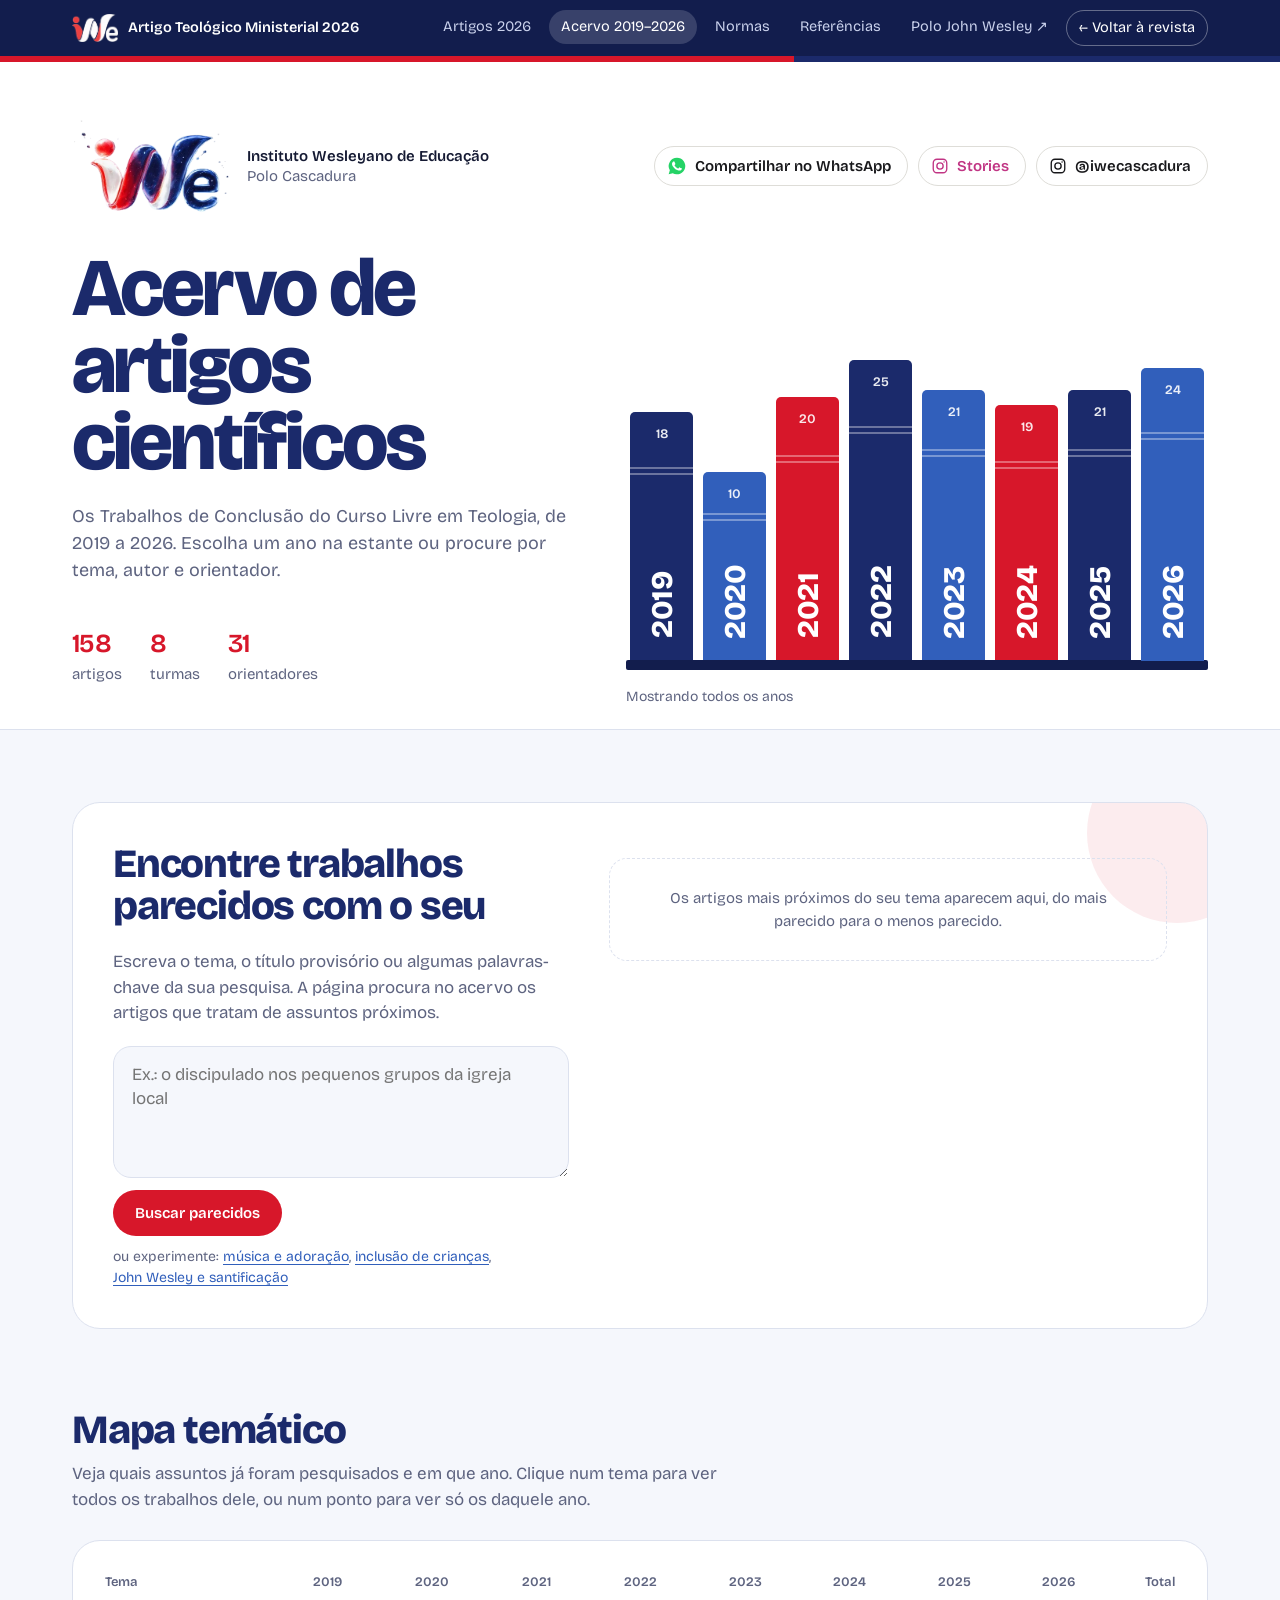
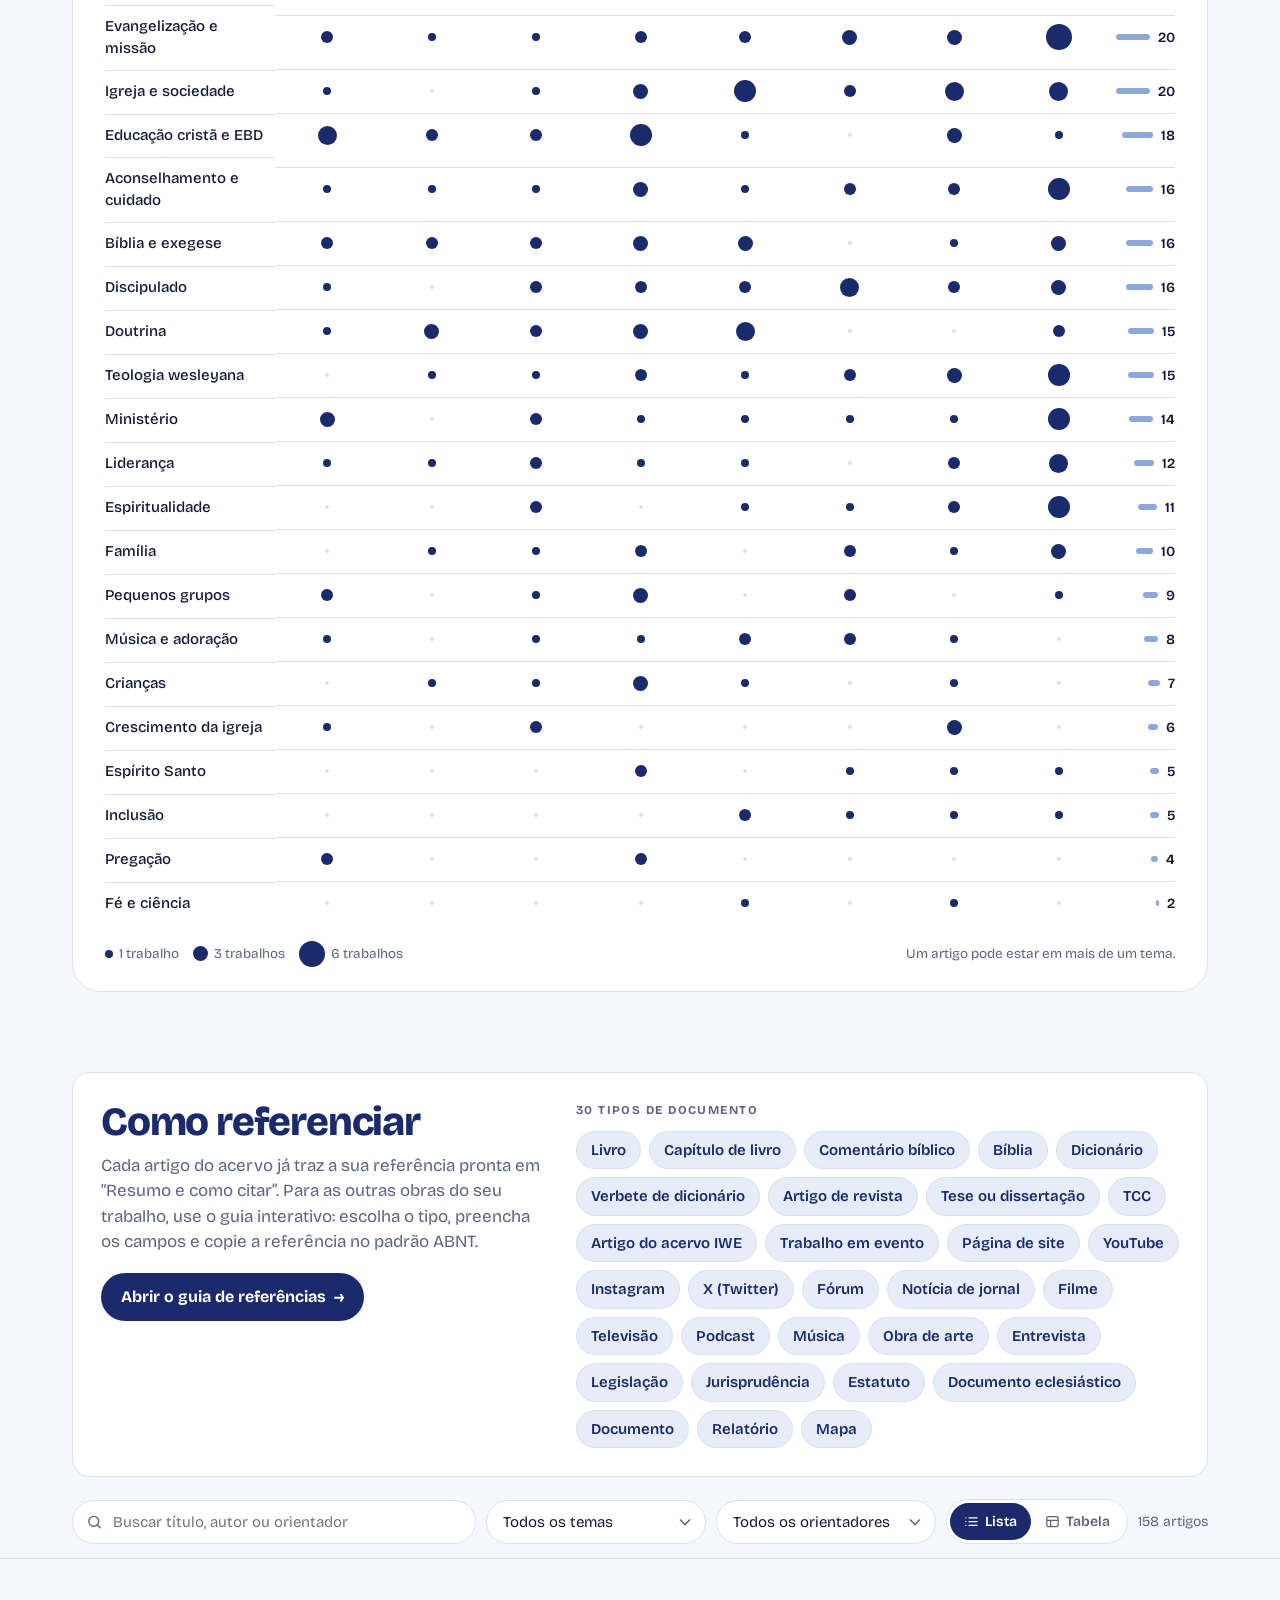
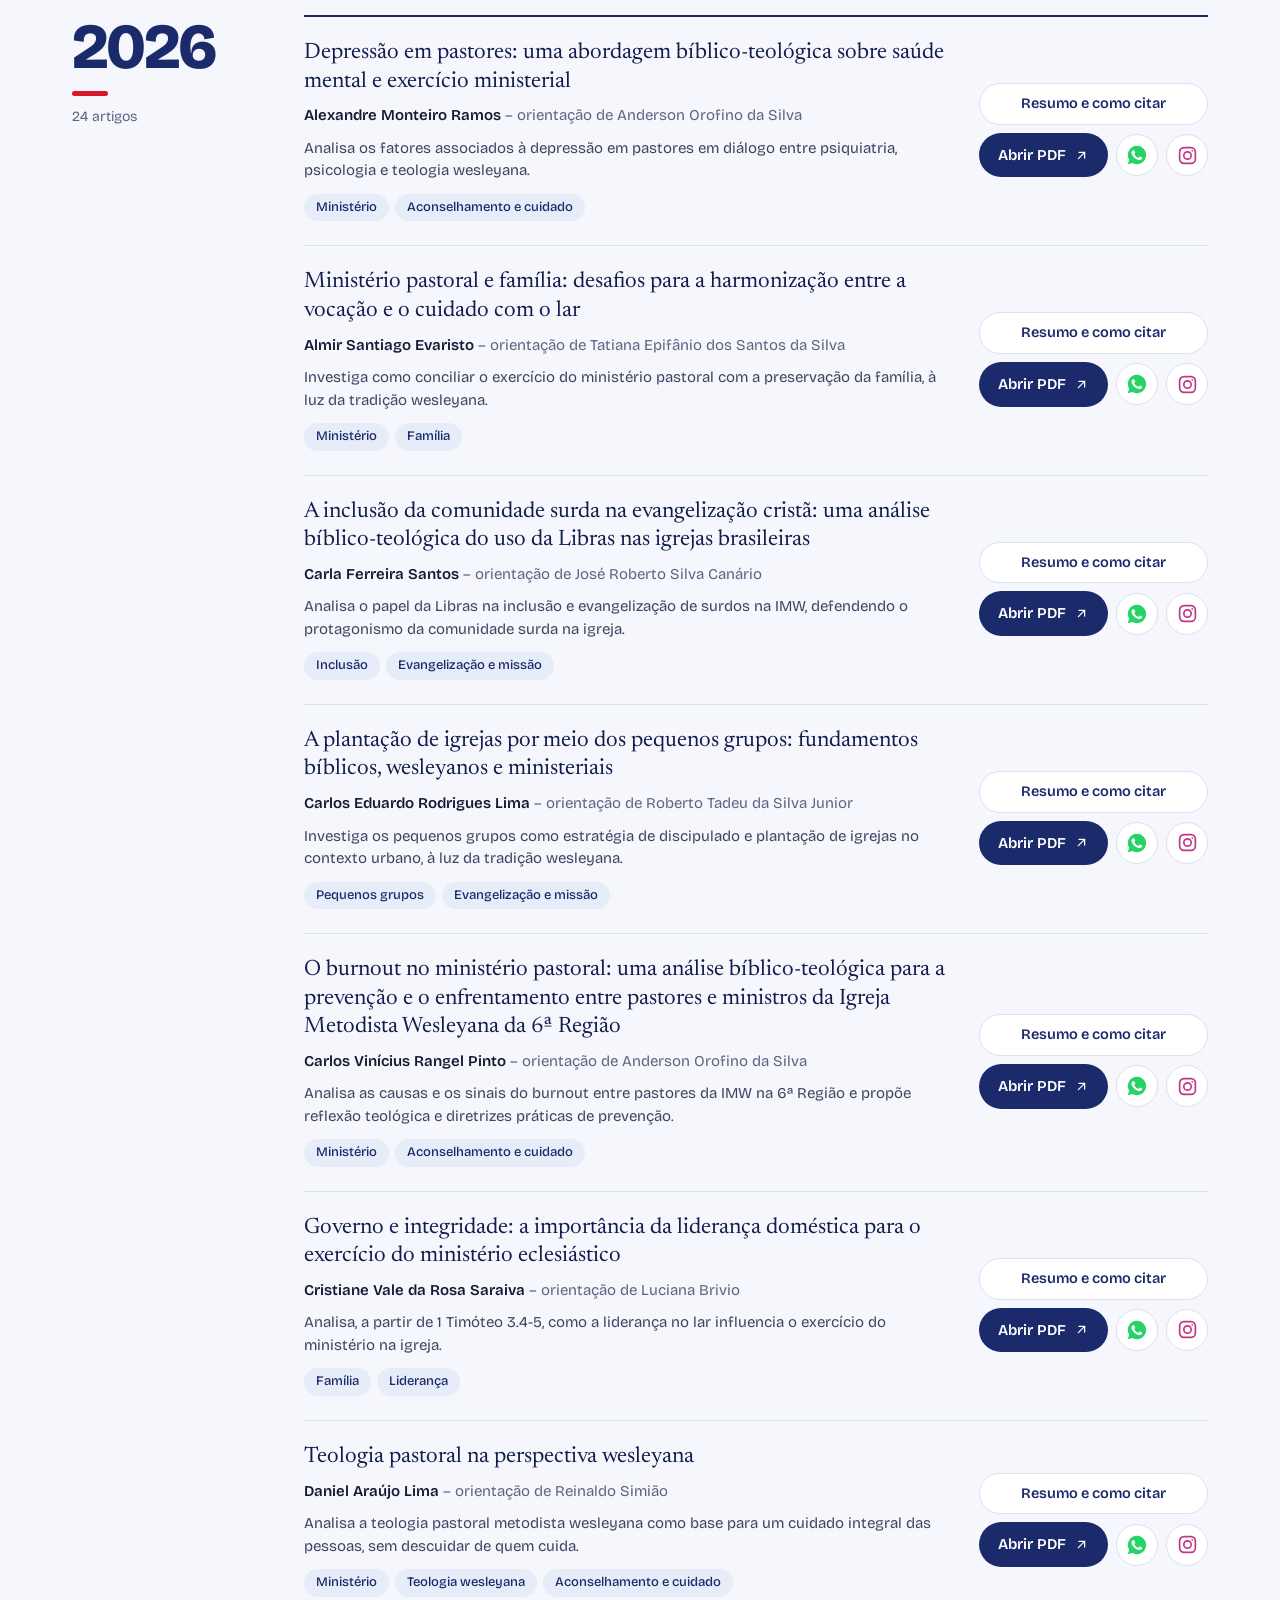
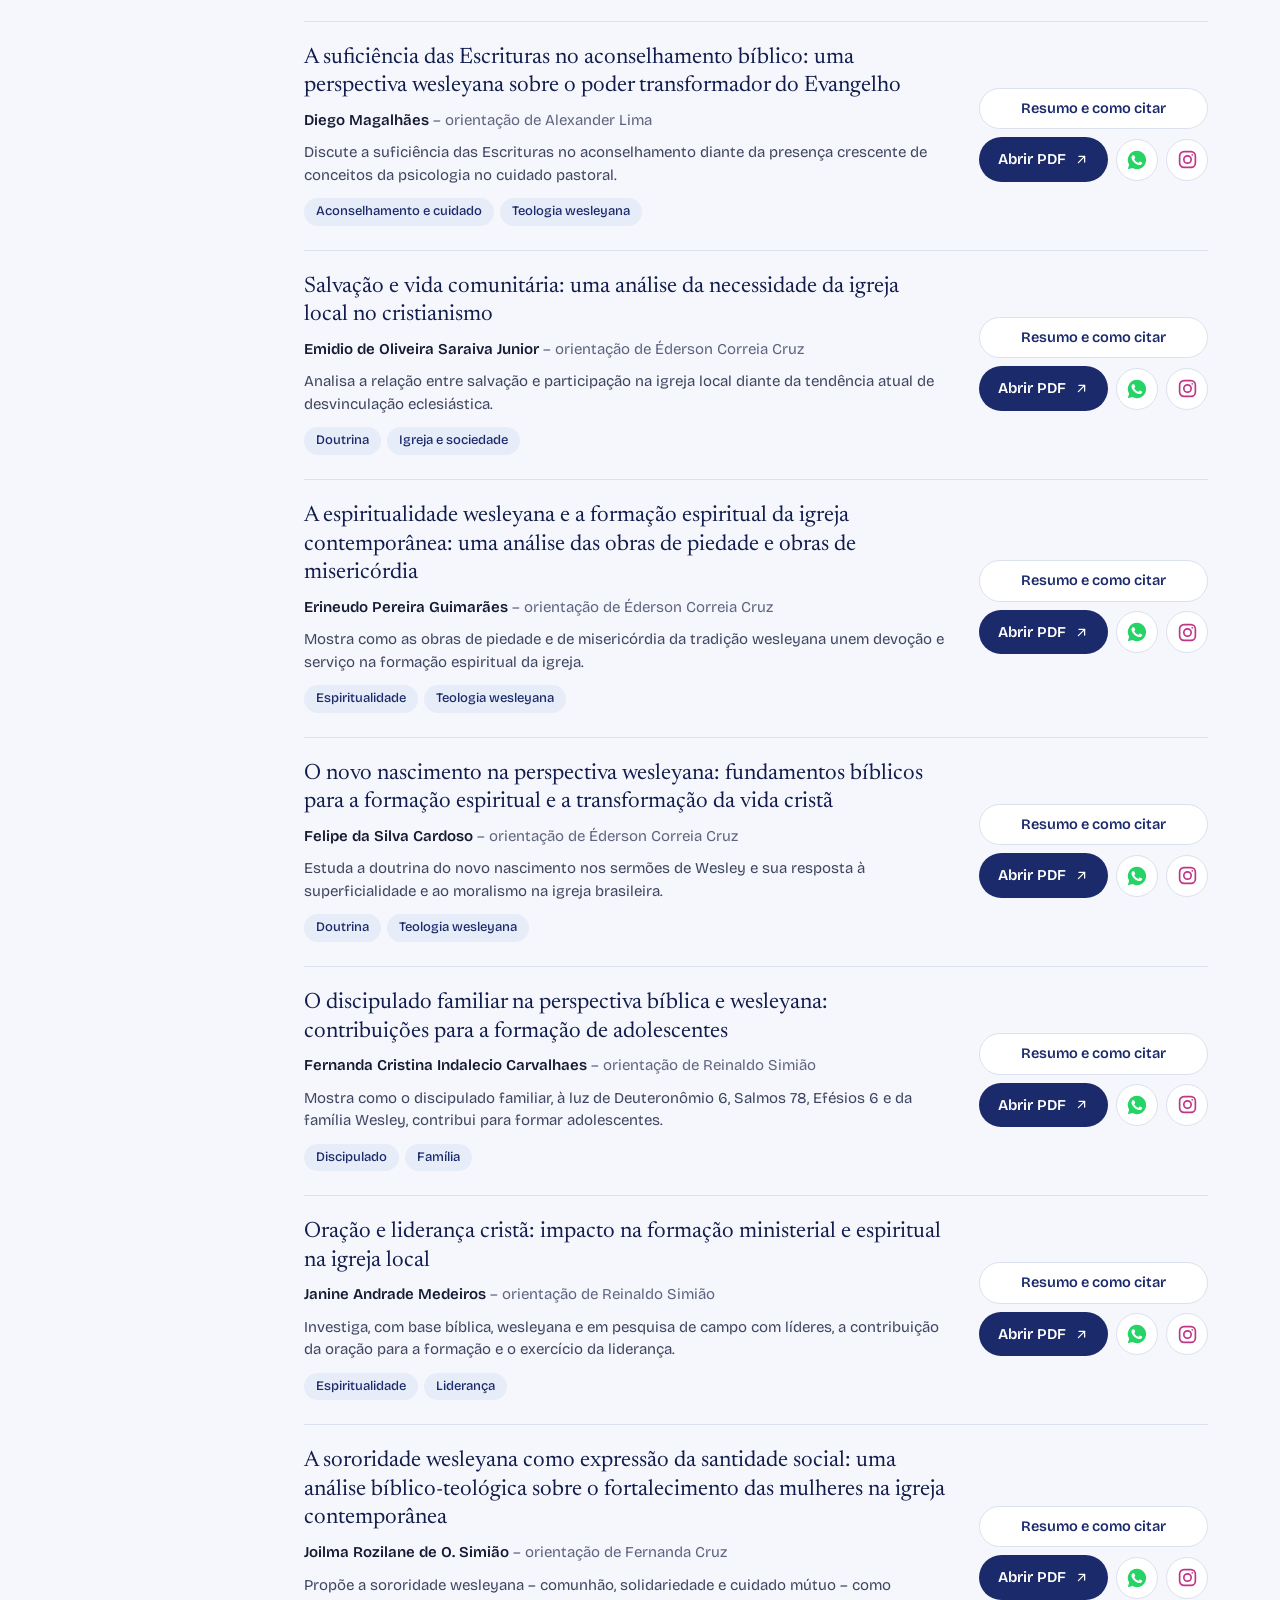
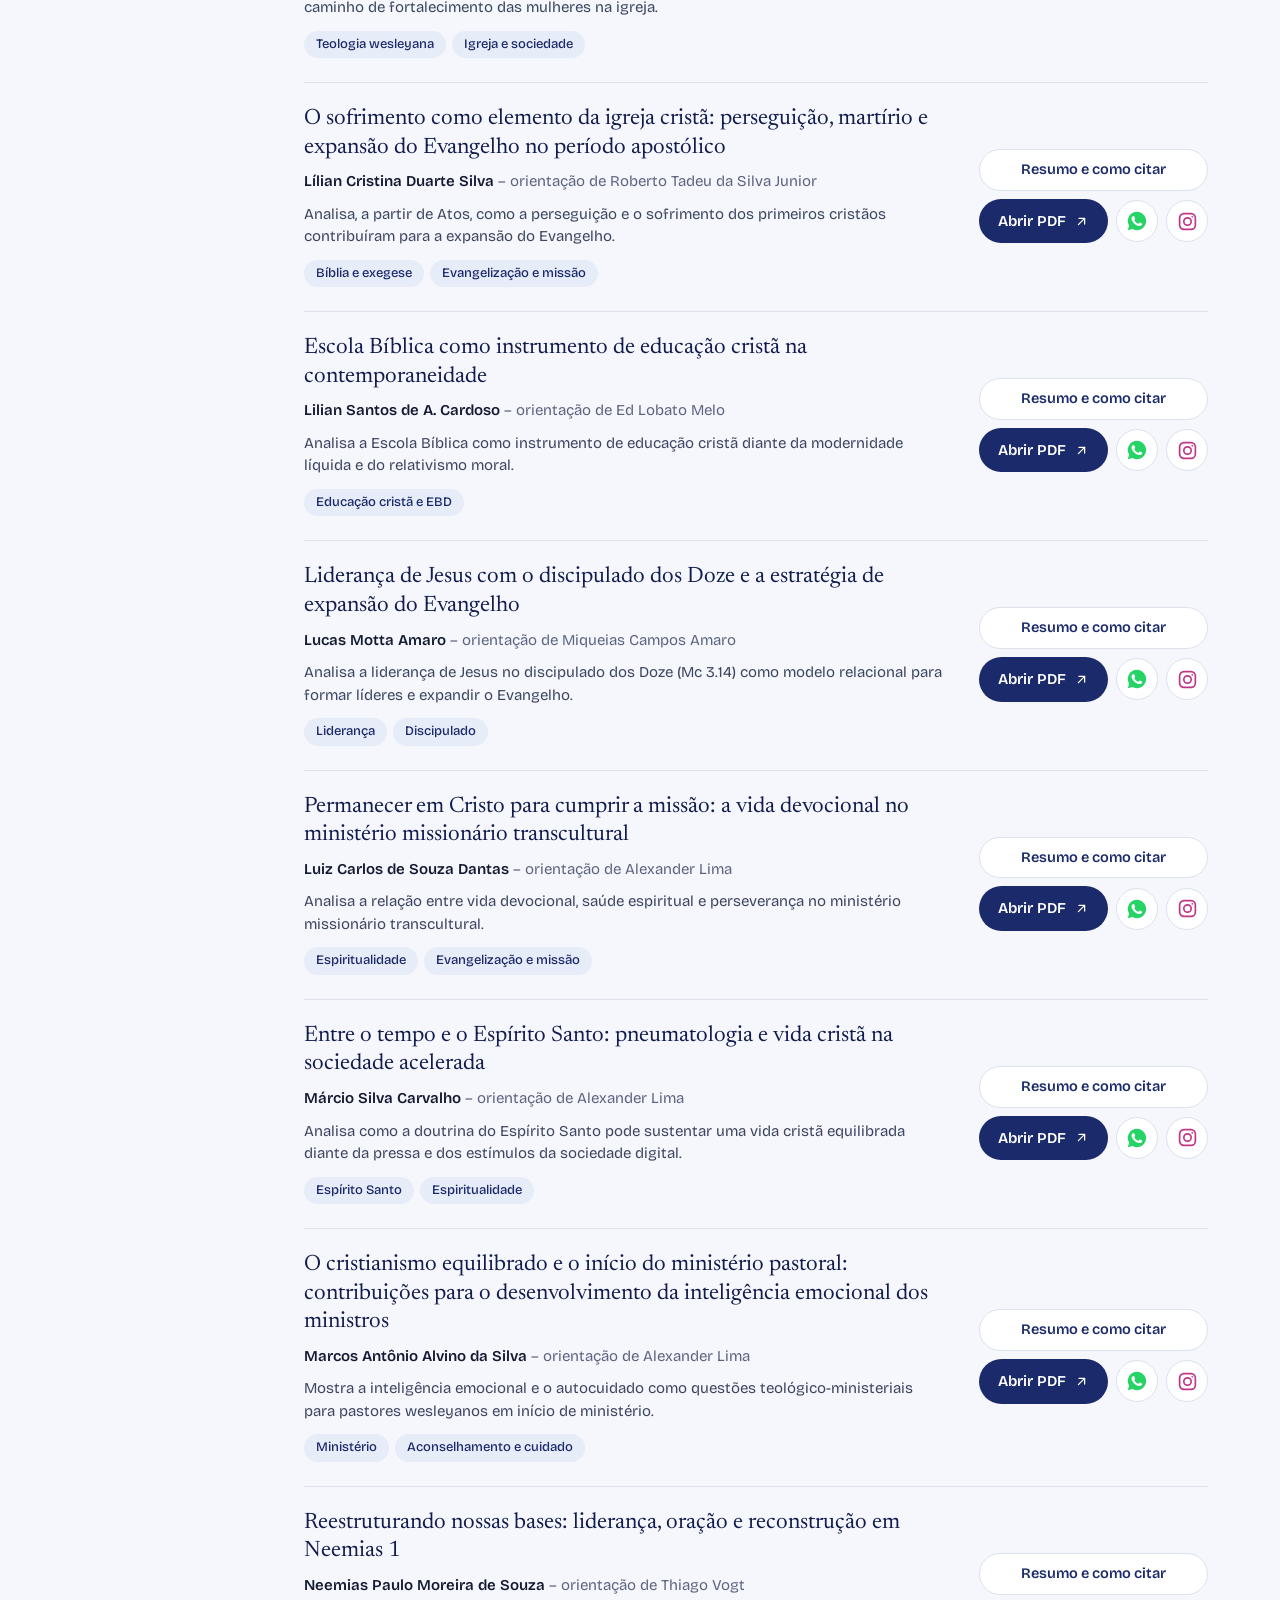
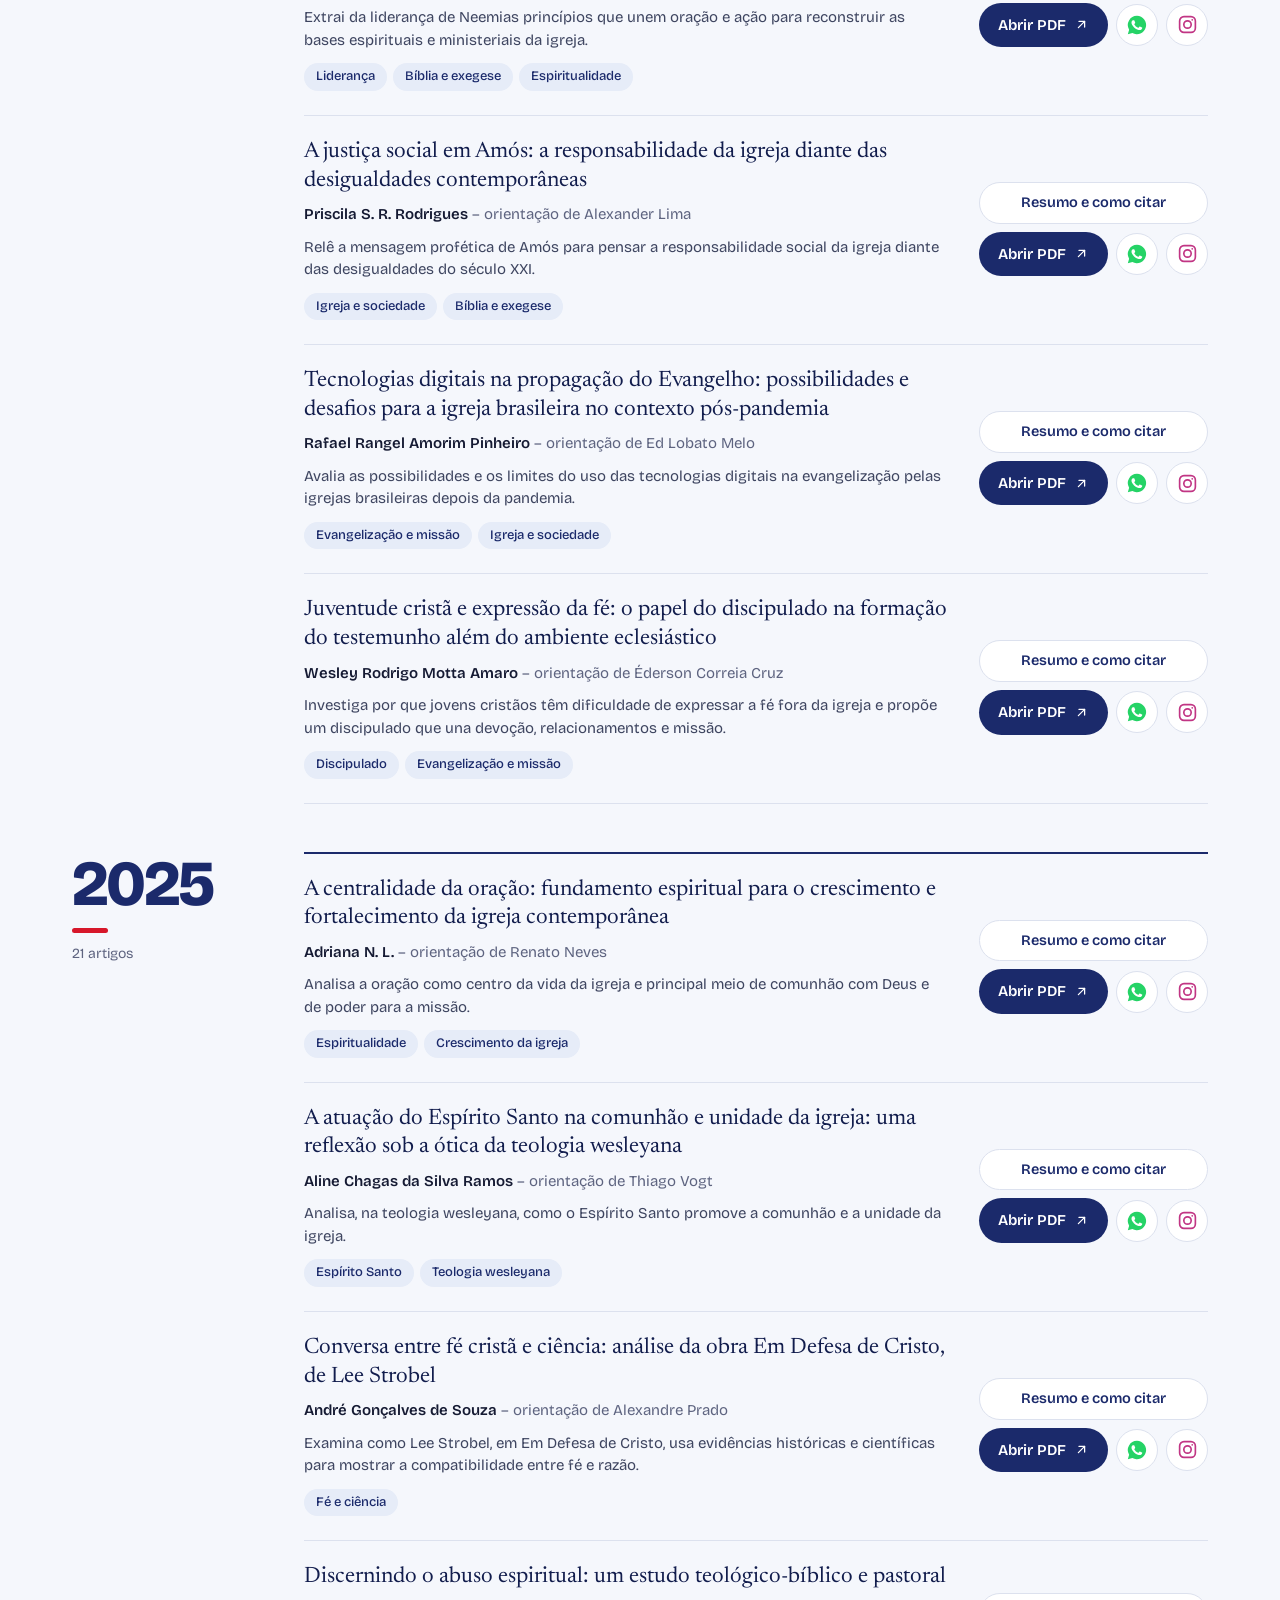
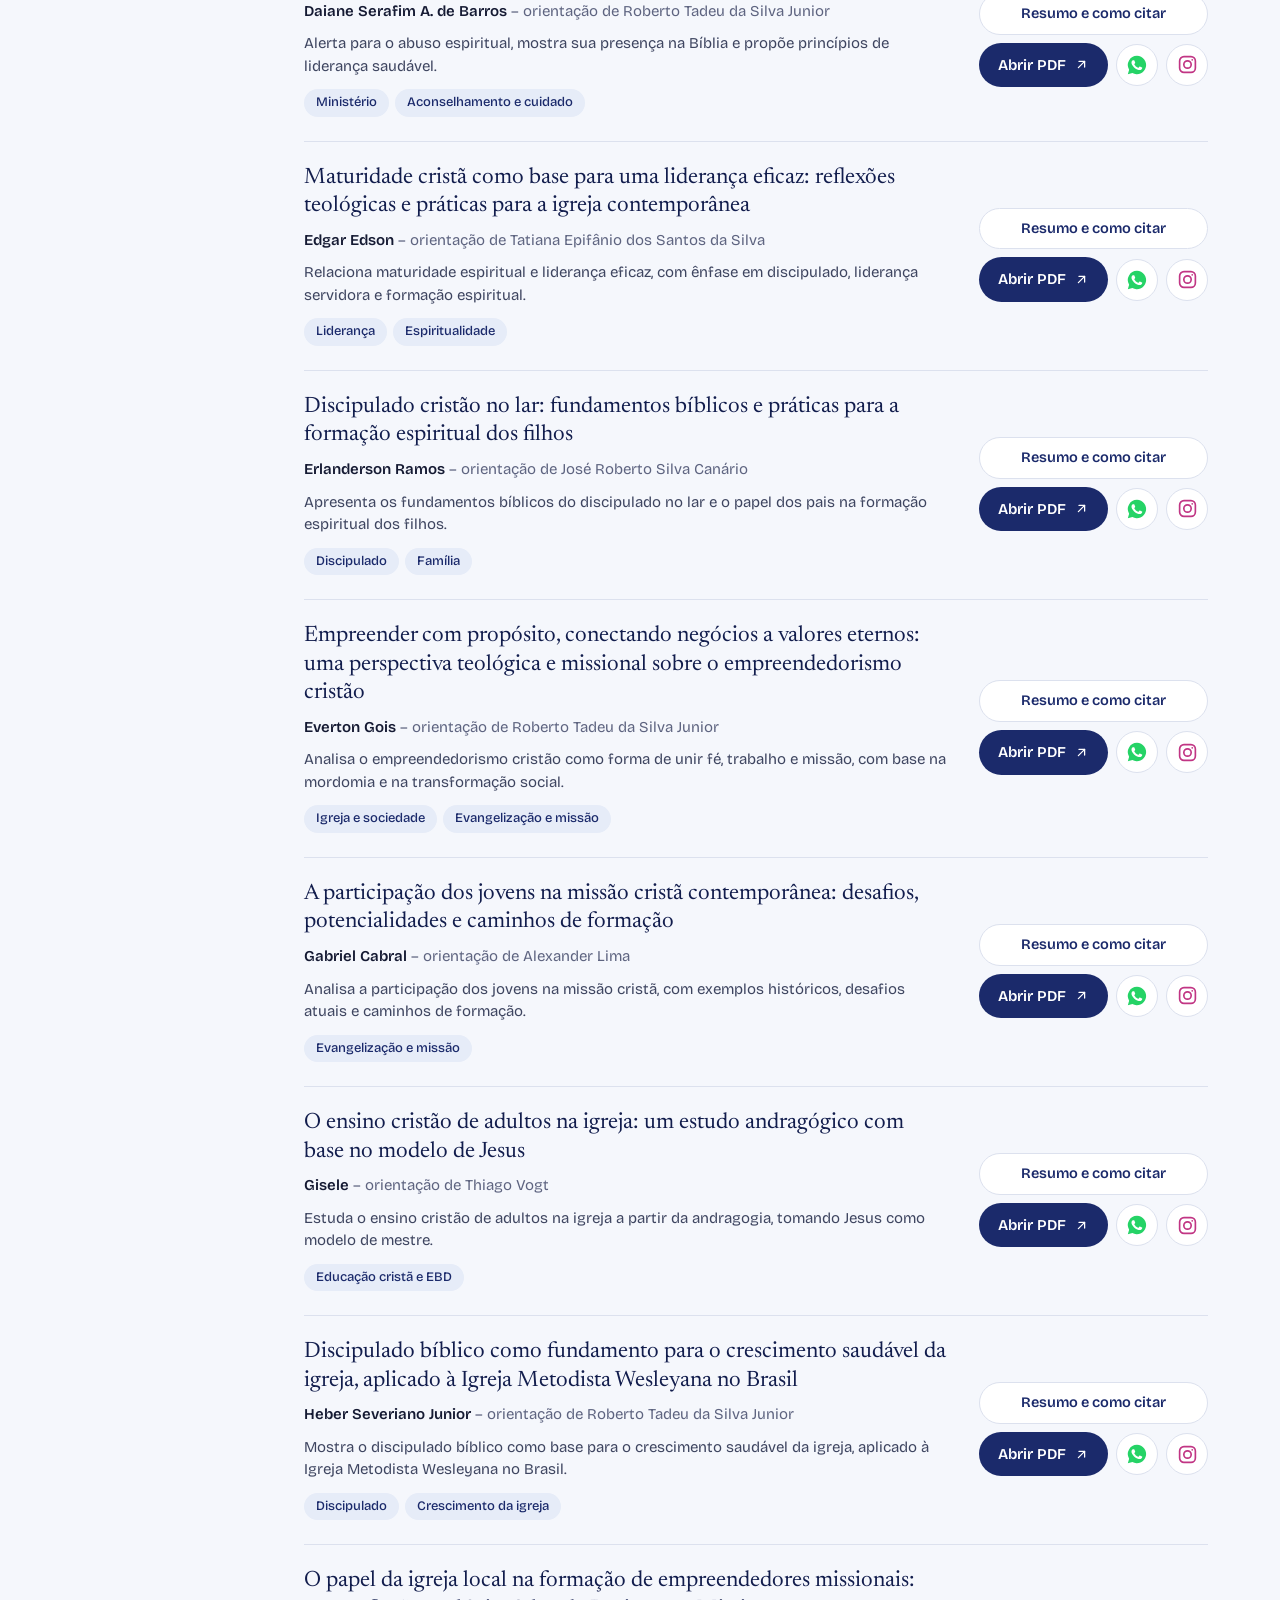
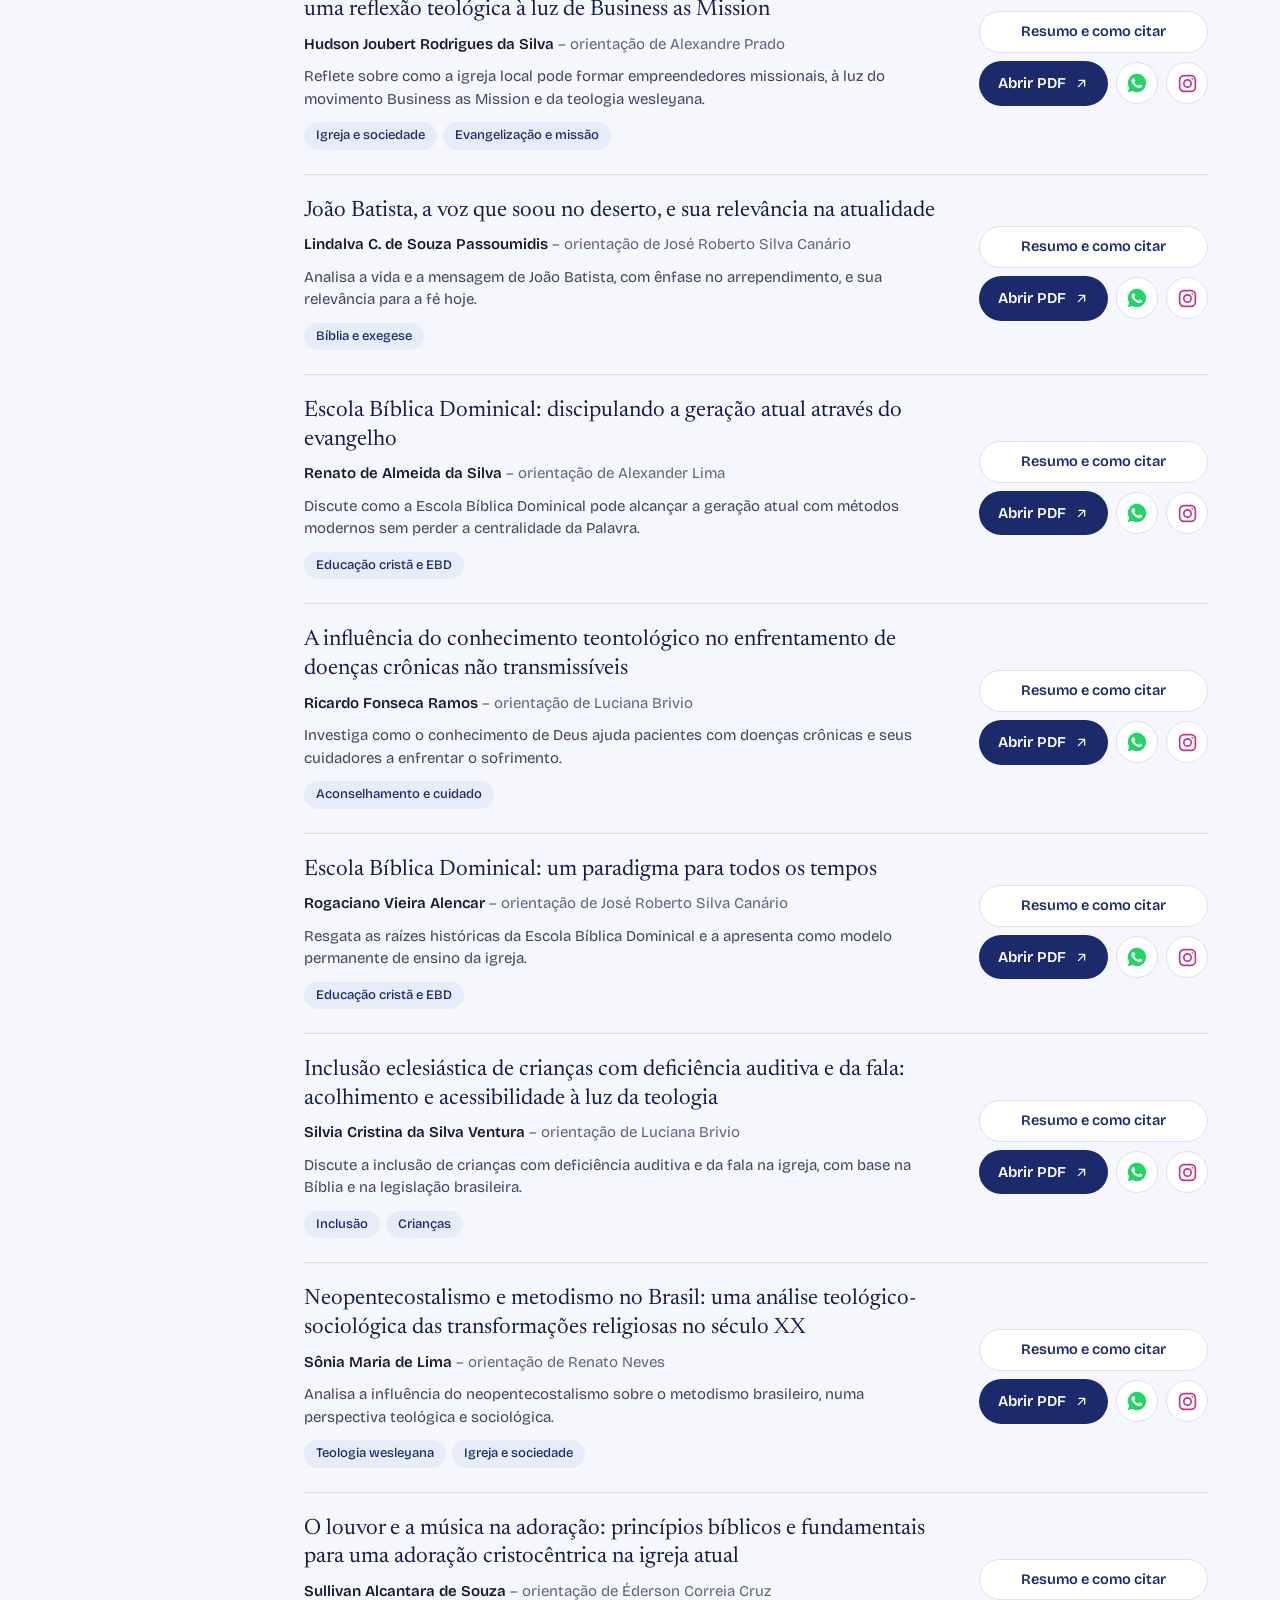
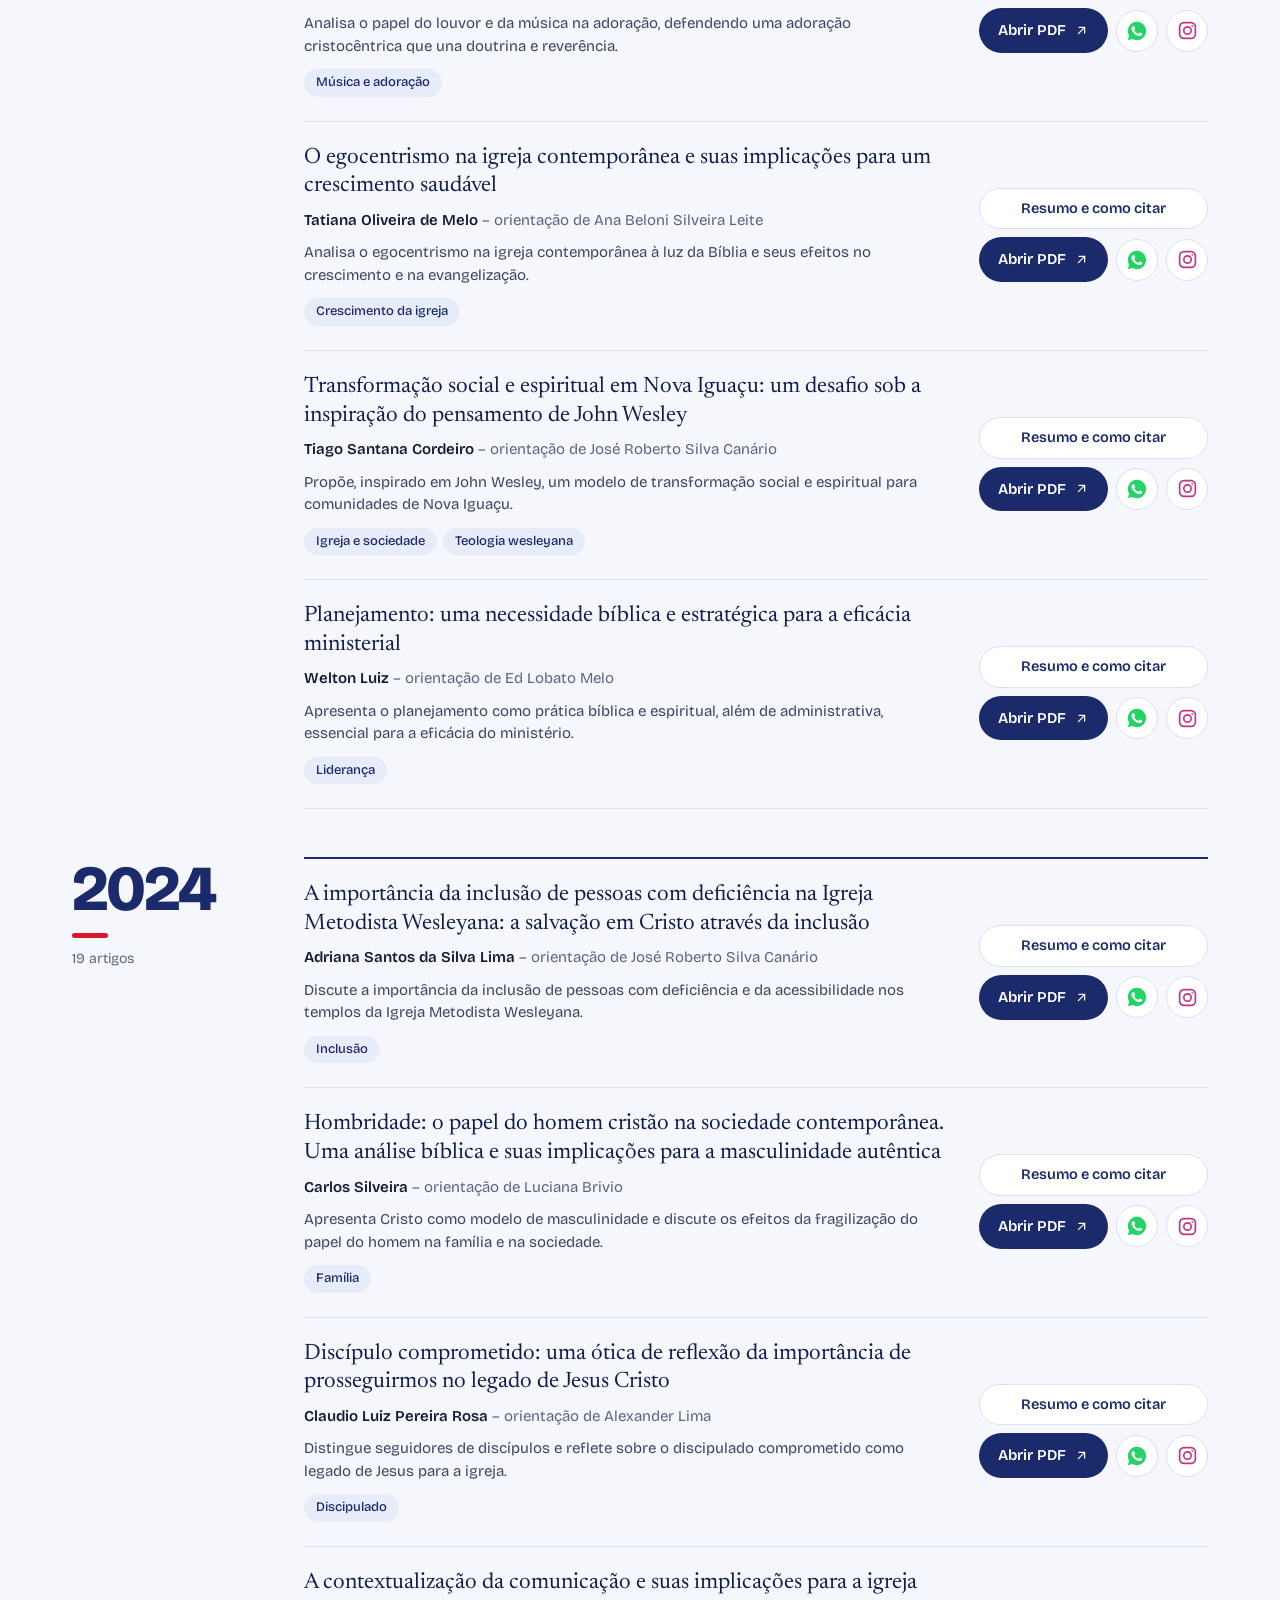
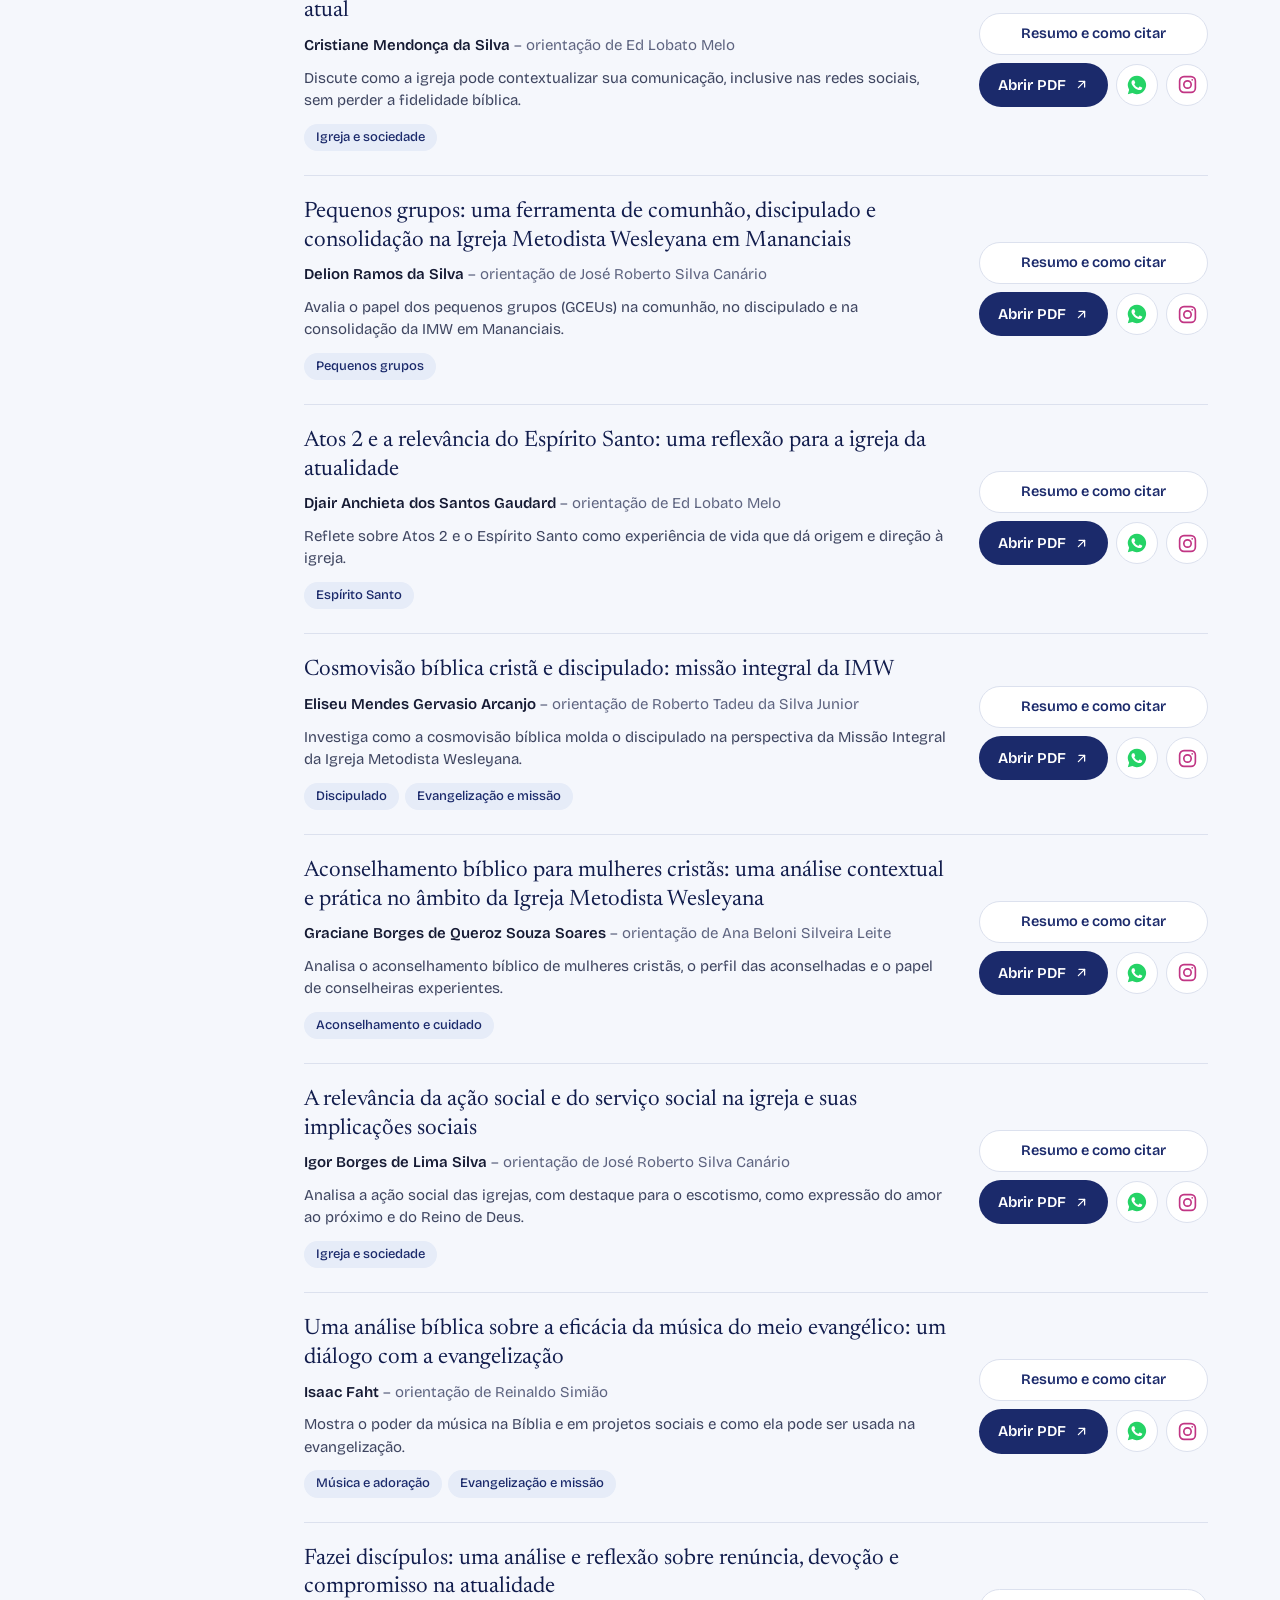
==== commit c0bd813e: "Stories do Instagram para a página da revista e para o acervo Co-Authored-By: Claude Opus 5.5 <norep" ====
--- a/acervo.html
+++ b/acervo.html
@@ -50,6 +50,8 @@
   .dr-foot .wabtn:hover{background:#178F45}
   .ig-ico{display:inline-grid;place-items:center;width:42px;height:42px;border-radius:50%;border:1.5px solid var(--line);background:#fff;flex:none;cursor:pointer;padding:0;color:#C13584}
   .ig-ico:hover{border-color:#C13584}
+  .igp{font:inherit;font-weight:600;font-size:15px;background:#fff;cursor:pointer;color:#C13584}
+  .igp:hover{border-color:#C13584}
   .ig-ico svg{width:21px;height:21px}
   .ig-ico.sm{width:32px;height:32px;margin-left:8px;vertical-align:middle}
   .ig-ico.sm svg{width:17px;height:17px}
@@ -375,7 +377,7 @@
   <div class="wrap">
     <div class="topbar">
       <div class="brand"><img src="[data-uri]" alt="IWE – Instituto Wesleyano de Educação" width="406" height="245"><span><b>Instituto Wesleyano de Educação</b><br>Polo Cascadura</span></div>
-      <div class="top-actions"><a class="ig wa" id="waPage" href="#" target="_blank" rel="noopener"><svg viewBox="0 0 24 24" aria-hidden="true"><path fill="#25D366" d="M12 2a10 10 0 0 0-8.6 15.1L2 22l5-1.3A10 10 0 1 0 12 2Z"/><path fill="#fff" d="M17.3 14.6c-.3-.1-1.7-.8-2-.9-.3-.1-.5-.1-.7.1l-.9 1.1c-.2.2-.3.2-.6.1a8.1 8.1 0 0 1-4-3.5c-.3-.5.3-.5.9-1.6.1-.2 0-.4 0-.5l-.9-2.2c-.2-.6-.5-.5-.7-.5h-.6c-.2 0-.5.1-.8.4-.3.3-1 1-1 2.4s1 2.8 1.2 3c.1.2 2 3.1 4.9 4.3 1.8.8 2.5.8 3.4.7.6-.1 1.7-.7 2-1.4.2-.7.2-1.2.2-1.4-.1-.1-.3-.2-.6-.3Z"/></svg><span>Compartilhar no WhatsApp</span></a>
+      <div class="top-actions"><a class="ig wa" id="waPage" href="#" target="_blank" rel="noopener"><svg viewBox="0 0 24 24" aria-hidden="true"><path fill="#25D366" d="M12 2a10 10 0 0 0-8.6 15.1L2 22l5-1.3A10 10 0 1 0 12 2Z"/><path fill="#fff" d="M17.3 14.6c-.3-.1-1.7-.8-2-.9-.3-.1-.5-.1-.7.1l-.9 1.1c-.2.2-.3.2-.6.1a8.1 8.1 0 0 1-4-3.5c-.3-.5.3-.5.9-1.6.1-.2 0-.4 0-.5l-.9-2.2c-.2-.6-.5-.5-.7-.5h-.6c-.2 0-.5.1-.8.4-.3.3-1 1-1 2.4s1 2.8 1.2 3c.1.2 2 3.1 4.9 4.3 1.8.8 2.5.8 3.4.7.6-.1 1.7-.7 2-1.4.2-.7.2-1.2.2-1.4-.1-.1-.3-.2-.6-.3Z"/></svg><span>Compartilhar no WhatsApp</span></a><button type="button" class="ig igp" id="igPage" title="Compartilhar o acervo nos Stories do Instagram"><svg viewBox="0 0 24 24" fill="none" stroke="currentColor" stroke-width="1.8" aria-hidden="true"><rect x="3" y="3" width="18" height="18" rx="5"/><circle cx="12" cy="12" r="4.2"/><circle cx="17.4" cy="6.6" r="1" fill="currentColor" stroke="none"/></svg><span>Stories</span></button>
       <a class="ig" href="https://www.instagram.com/iwecascadura/" target="_blank" rel="noopener"><svg viewBox="0 0 24 24" fill="none" stroke="currentColor" stroke-width="1.8" aria-hidden="true"><rect x="3" y="3" width="18" height="18" rx="5"/><circle cx="12" cy="12" r="4.2"/><circle cx="17.4" cy="6.6" r="1" fill="currentColor" stroke="none"/></svg><span>@iwecascadura</span></a></div>
     </div>
     <div class="hero-grid">
@@ -760,18 +762,60 @@
   c.fillStyle=IGC.soft;c.font="500 30px "+SANS;c.textAlign="center";c.fillText("@iwecascadura",W/2,1740);c.textAlign="left";
   return cv;
 }
+
+async function igPageCanvas(){
+  try{await Promise.all(['800 100px "Bricolage Grotesque"','600 40px "Bricolage Grotesque"','500 60px "Newsreader"','400 30px "Bricolage Grotesque"'].map(f=>document.fonts.load(f)))}catch(e){}
+  const logo=await loadLogo();
+  const W=1080,H=1920,cv=document.createElement("canvas");cv.width=W;cv.height=H;const c=cv.getContext("2d");
+  const SANS='"Bricolage Grotesque",system-ui,sans-serif',SERIF='"Newsreader",Georgia,serif';
+  const sp=(v)=>{if(c.letterSpacing!==undefined)c.letterSpacing=v};
+  let g=c.createLinearGradient(0,0,W,H);g.addColorStop(0,IGC.navy);g.addColorStop(1,IGC.deep);c.fillStyle=g;c.fillRect(0,0,W,H);
+  g=c.createRadialGradient(W*.92,H*.12,0,W*.92,H*.12,760);g.addColorStop(0,"rgba(49,95,187,.75)");g.addColorStop(1,"rgba(49,95,187,0)");c.fillStyle=g;c.fillRect(0,0,W,H);
+  g=c.createRadialGradient(-60,H*.78,0,-60,H*.78,620);g.addColorStop(0,"rgba(215,23,42,.40)");g.addColorStop(1,"rgba(215,23,42,0)");c.fillStyle=g;c.fillRect(0,0,W,H);
+  c.fillStyle=IGC.red;c.fillRect(0,0,W,14);
+  const LH=118,LW=logo?Math.round(LH*logo.width/logo.height):190,lx=80,ly=230;
+  c.fillStyle="#fff";rr(c,lx,ly,LW+44,LH+30,26);c.fill();if(logo)c.drawImage(logo,lx+22,ly+15,LW,LH);
+  c.fillStyle="#fff";c.font="600 34px "+SANS;c.fillText("Instituto Wesleyano",lx+LW+80,ly+66);c.fillText("de Educação",lx+LW+80,ly+108);
+  c.fillStyle=IGC.soft;c.font="400 28px "+SANS;c.fillText("Polo Cascadura",lx+LW+80,ly+146);
+  c.font="600 26px "+SANS;sp("3px");const tag="ACERVO DE ARTIGOS CIENTÍFICOS",tw=c.measureText(tag).width+56;c.fillStyle=IGC.red;rr(c,80,440,tw,56,28);c.fill();c.fillStyle="#fff";c.fillText(tag,108,478);sp("0px");
+  const ys=[...new Set(ARTIGOS.map(x=>x.y))].sort();
+  c.font="800 150px "+SANS;c.lineWidth=3;c.strokeStyle="rgba(255,255,255,.55)";c.strokeText(ys[0]+"–"+ys[ys.length-1],74,660);
+  c.fillStyle="#fff";c.font="500 72px "+SERIF;let y=770;["Trabalhos de conclusão","do Curso Livre em Teologia"].forEach(l=>{c.fillText(l,80,y);y+=80});
+  // estante com os anos
+  const cnt=ys.map(a=>ARTIGOS.filter(x=>x.y===a).length),mx=Math.max(...cnt),cols=[IGC.navy,IGC.blue,IGC.red],base=1188,bw=(W-160-(ys.length-1)*14)/ys.length;
+  c.fillStyle="rgba(255,255,255,.12)";rr(c,60,902,W-120,322,28);c.fill();
+  ys.forEach((a,i)=>{const h=90+170*cnt[i]/mx,x=80+i*(bw+14)+0;c.fillStyle=i%3===0?"#fff":cols[i%3];rr(c,x,base-h,bw,h,10);c.fill();
+    c.save();c.translate(x+bw/2+12,base-18);c.rotate(-Math.PI/2);c.fillStyle=i%3===0?IGC.navy:"#fff";c.font="800 34px "+SANS;c.fillText(a,0,0);c.restore();
+    c.fillStyle=i%3===0?IGC.navy:"#fff";c.font="600 26px "+SANS;c.textAlign="center";c.fillText(cnt[i],x+bw/2,base-h+38);c.textAlign="left"});
+  c.fillStyle="#fff";c.fillRect(60,base,W-120,8);
+  // números
+  const nOr=new Set(ARTIGOS.map(x=>x.o).filter(Boolean)).size,st=[[ARTIGOS.length,"artigos"],[ys.length,"turmas"],[nOr,"orientadores"]];
+  let sx=80;st.forEach(([n,l])=>{c.fillStyle="#fff";c.font="800 64px "+SANS;c.fillText(n,sx,1298);const w=c.measureText(String(n)).width;c.fillStyle=IGC.soft;c.font="400 30px "+SANS;c.fillText(l,sx+w+14,1298);sx+=w+14+c.measureText(l).width+48});
+  // cartão
+  const cy=1340,ch=330;c.fillStyle="#fff";rr(c,80,cy,W-160,ch,36);c.fill();
+  c.save();rr(c,80,cy,W-160,ch,36);c.clip();c.fillStyle=IGC.red;c.fillRect(80,cy,14,ch);c.restore();
+  const q=qrcode(0,"M");q.addData(SITE);q.make();const n=q.getModuleCount(),qs=Math.floor(262/n),qw=qs*n,qx=124,qy=cy+(ch-qw)/2;
+  c.fillStyle=IGC.navy;for(let r=0;r<n;r++)for(let k=0;k<n;k++)if(q.isDark(r,k))c.fillRect(qx+k*qs,qy+r*qs,qs,qs);
+  const tx=qx+qw+48;c.fillStyle=IGC.red;c.font="700 28px "+SANS;sp("3px");c.fillText("PESQUISE NO ACERVO",tx,cy+92);sp("0px");
+  c.fillStyle=IGC.navy;c.font="600 36px "+SANS;let ty=cy+144;wrap(c,"Busque por tema, autor e orientador",W-80-tx-40).forEach(l=>{c.fillText(l,tx,ty);ty+=44});
+  c.fillStyle="#5E6480";c.font="400 26px "+SANS;c.fillText("Aponte a câmera para o código",tx,ty+18);
+  c.fillStyle=IGC.soft;c.font="500 30px "+SANS;c.textAlign="center";c.fillText("@iwecascadura",W/2,1740);c.textAlign="left";
+  return cv;
+}
+$("igPage").addEventListener("click",()=>igShow(igPageCanvas,"acervo-iwe-cascadura.png"));
 let igFile=null,igUrl=null,igX=null;
 const canShareFiles=()=>{try{return !!(navigator.canShare&&navigator.canShare({files:[new File([new Blob(["x"],{type:"image/png"})],"t.png",{type:"image/png"})]}))}catch(e){return false}};
-async function igOpen(id){
-  const x=BYID[id];if(!x)return;igX=x;const go=$("igmGo");
+function igOpen(id){const x=BYID[id];if(!x)return;igX=x;igShow(()=>igCanvas(x),"artigo-"+x.s+".png")}
+async function igShow(make,name){
+  const go=$("igmGo");
   $("igmImg").removeAttribute("src");go.disabled=true;go.textContent="Gerando a imagem…";
   const share=canShareFiles();
   $("igmP").textContent=share?"Toque no botão e escolha Instagram › Stories.":"No computador, baixe a imagem e publique nos Stories pelo celular.";
   $("igm").classList.add("on");document.body.style.overflow="hidden";
-  const cv=await igCanvas(x);
+  const cv=await make();
   const blob=await new Promise(r=>cv.toBlob(r,"image/png"));
   if(igUrl)URL.revokeObjectURL(igUrl);igUrl=URL.createObjectURL(blob);
-  igFile=new File([blob],"artigo-"+x.s+".png",{type:"image/png"});
+  igFile=new File([blob],name,{type:"image/png"});
   $("igmImg").src=igUrl;go.disabled=false;go.innerHTML=IGICON+(share?"Compartilhar no Instagram":"Baixar imagem");go.focus();
 }
 function igClose(){$("igm").classList.remove("on");if(!$("drawer").classList.contains("on"))document.body.style.overflow=""}
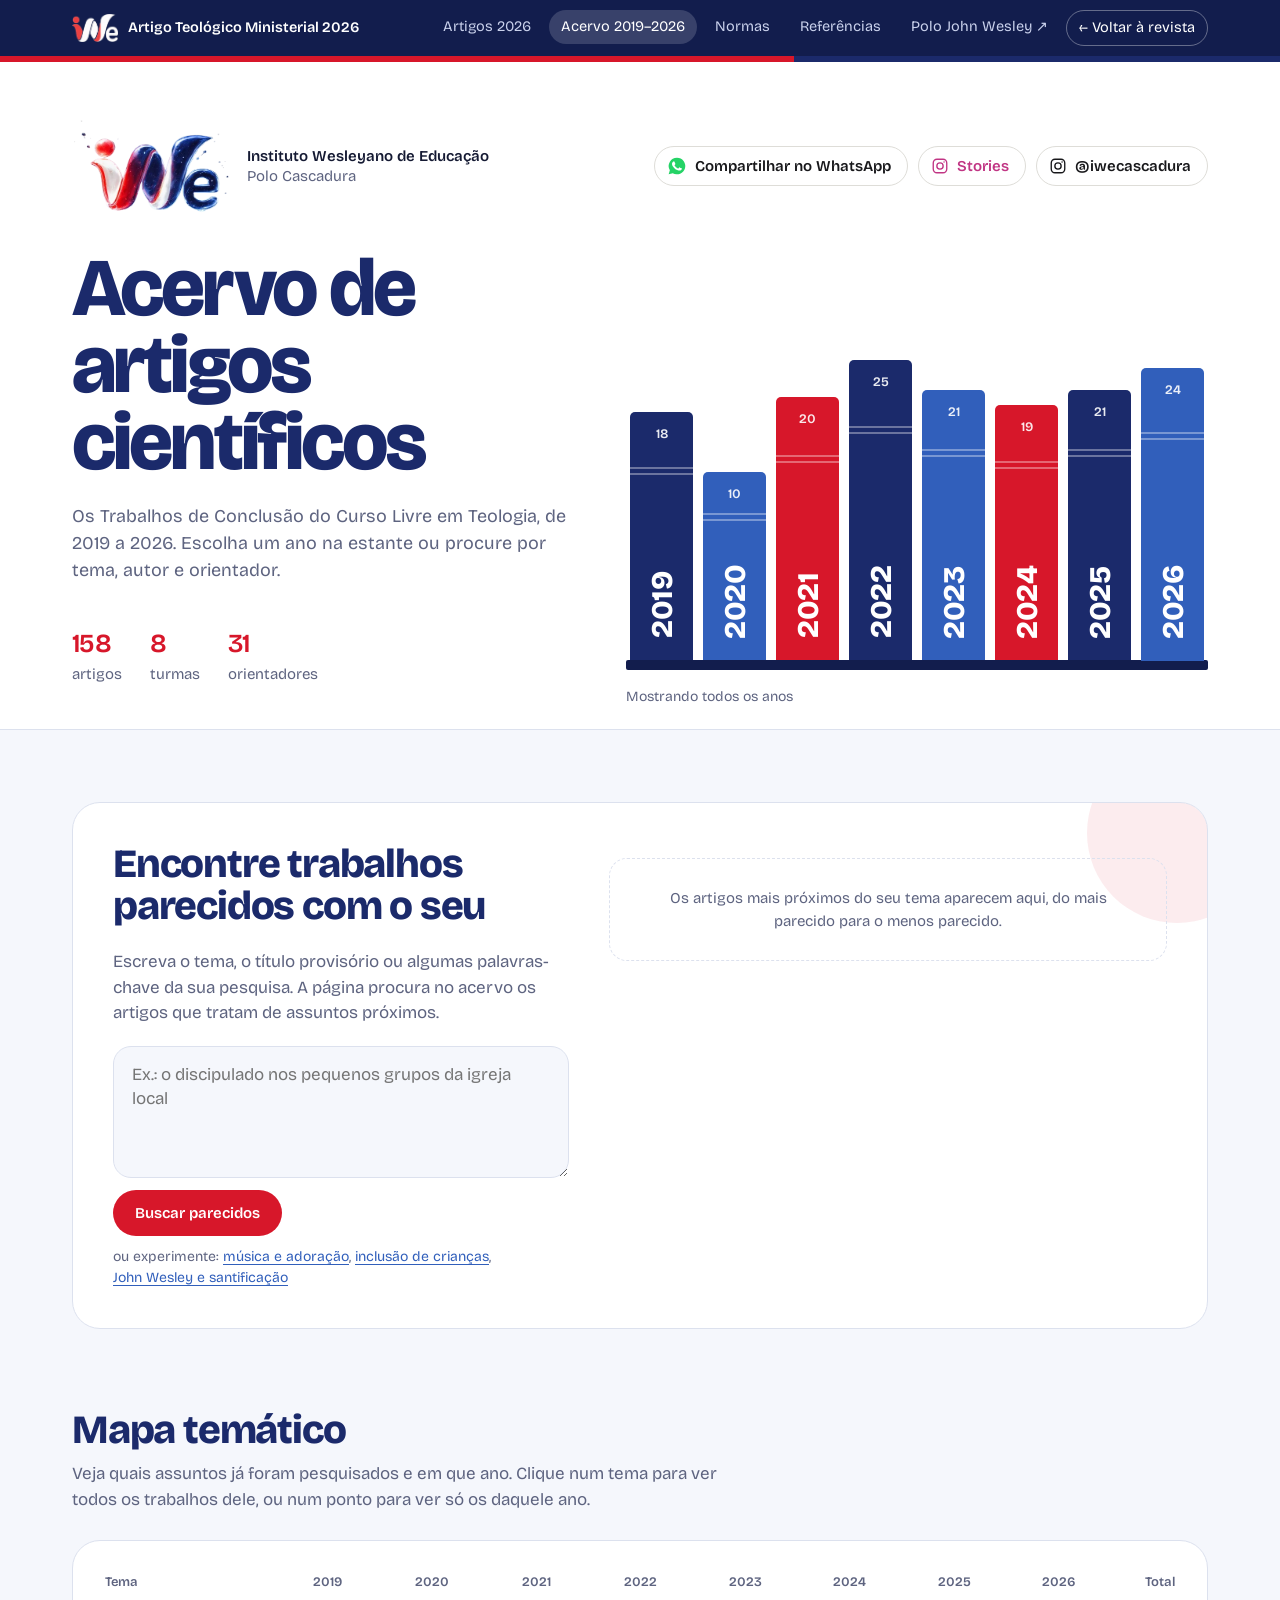
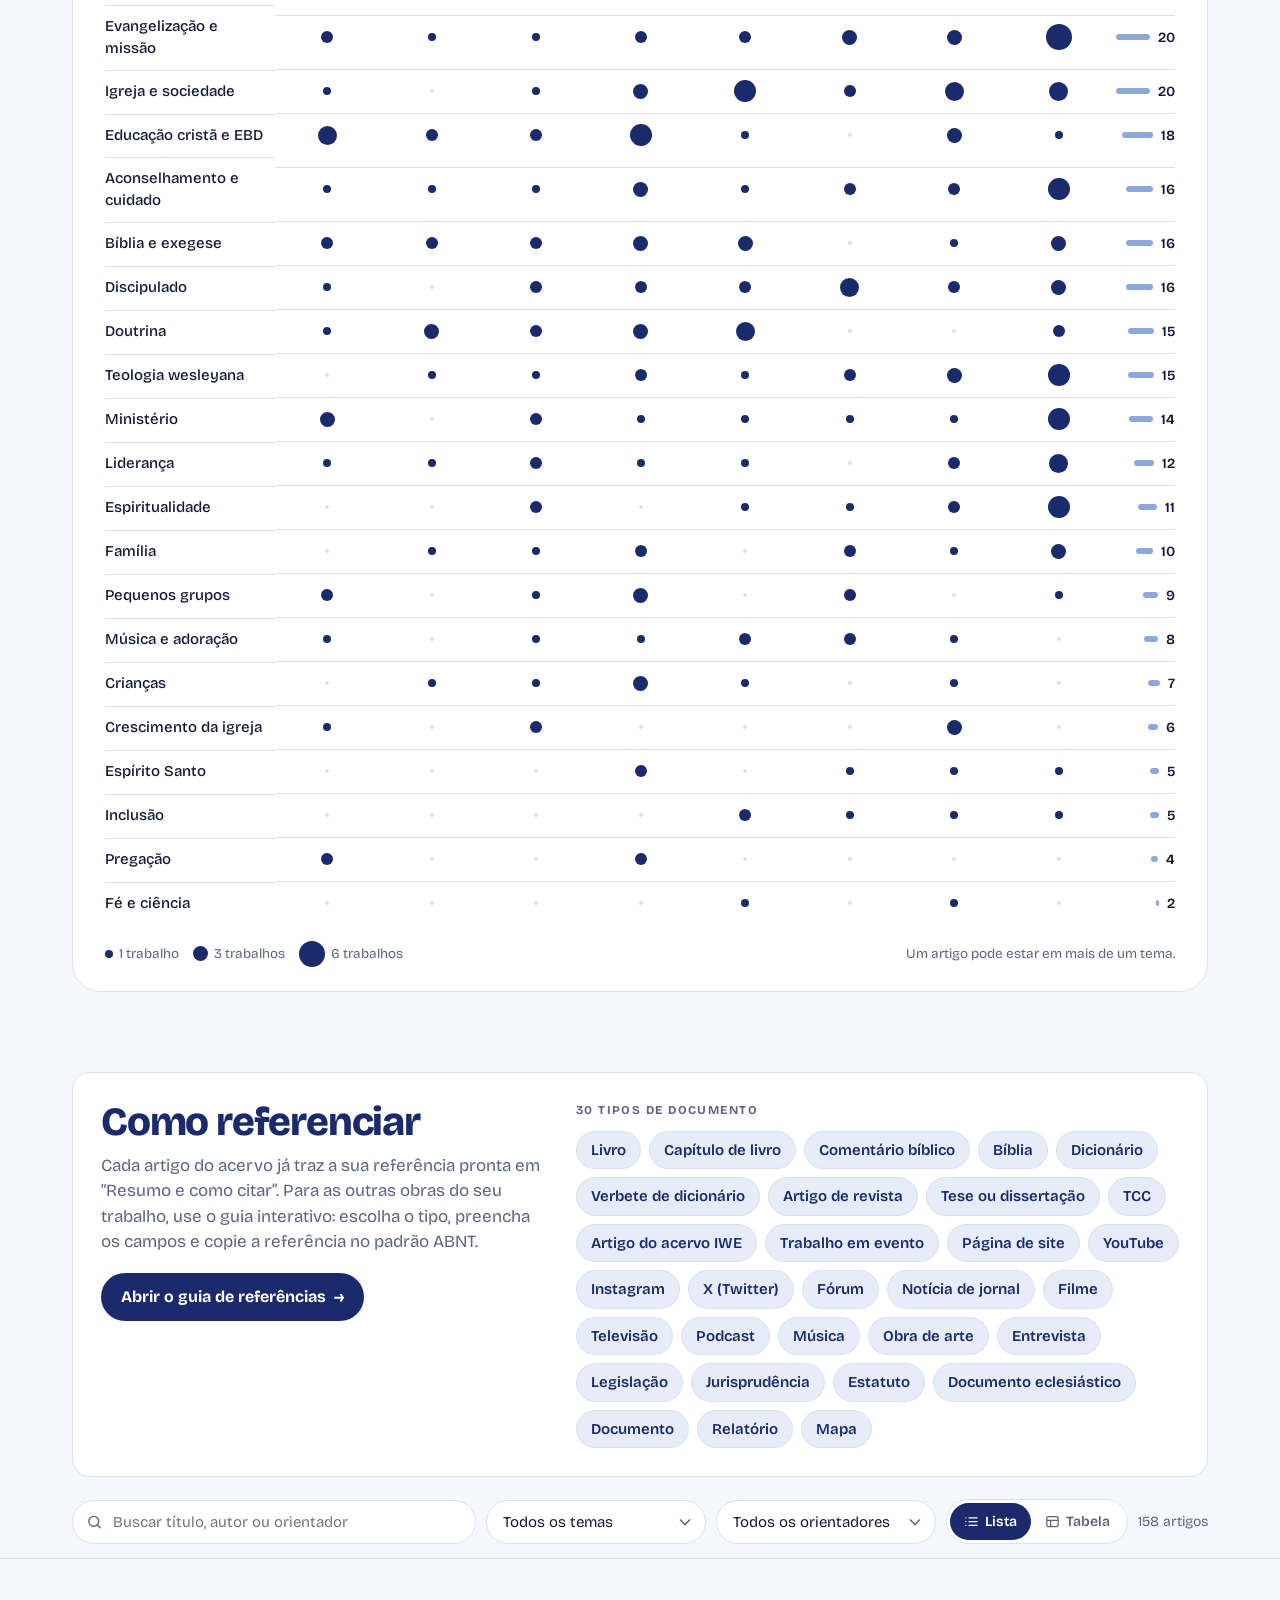
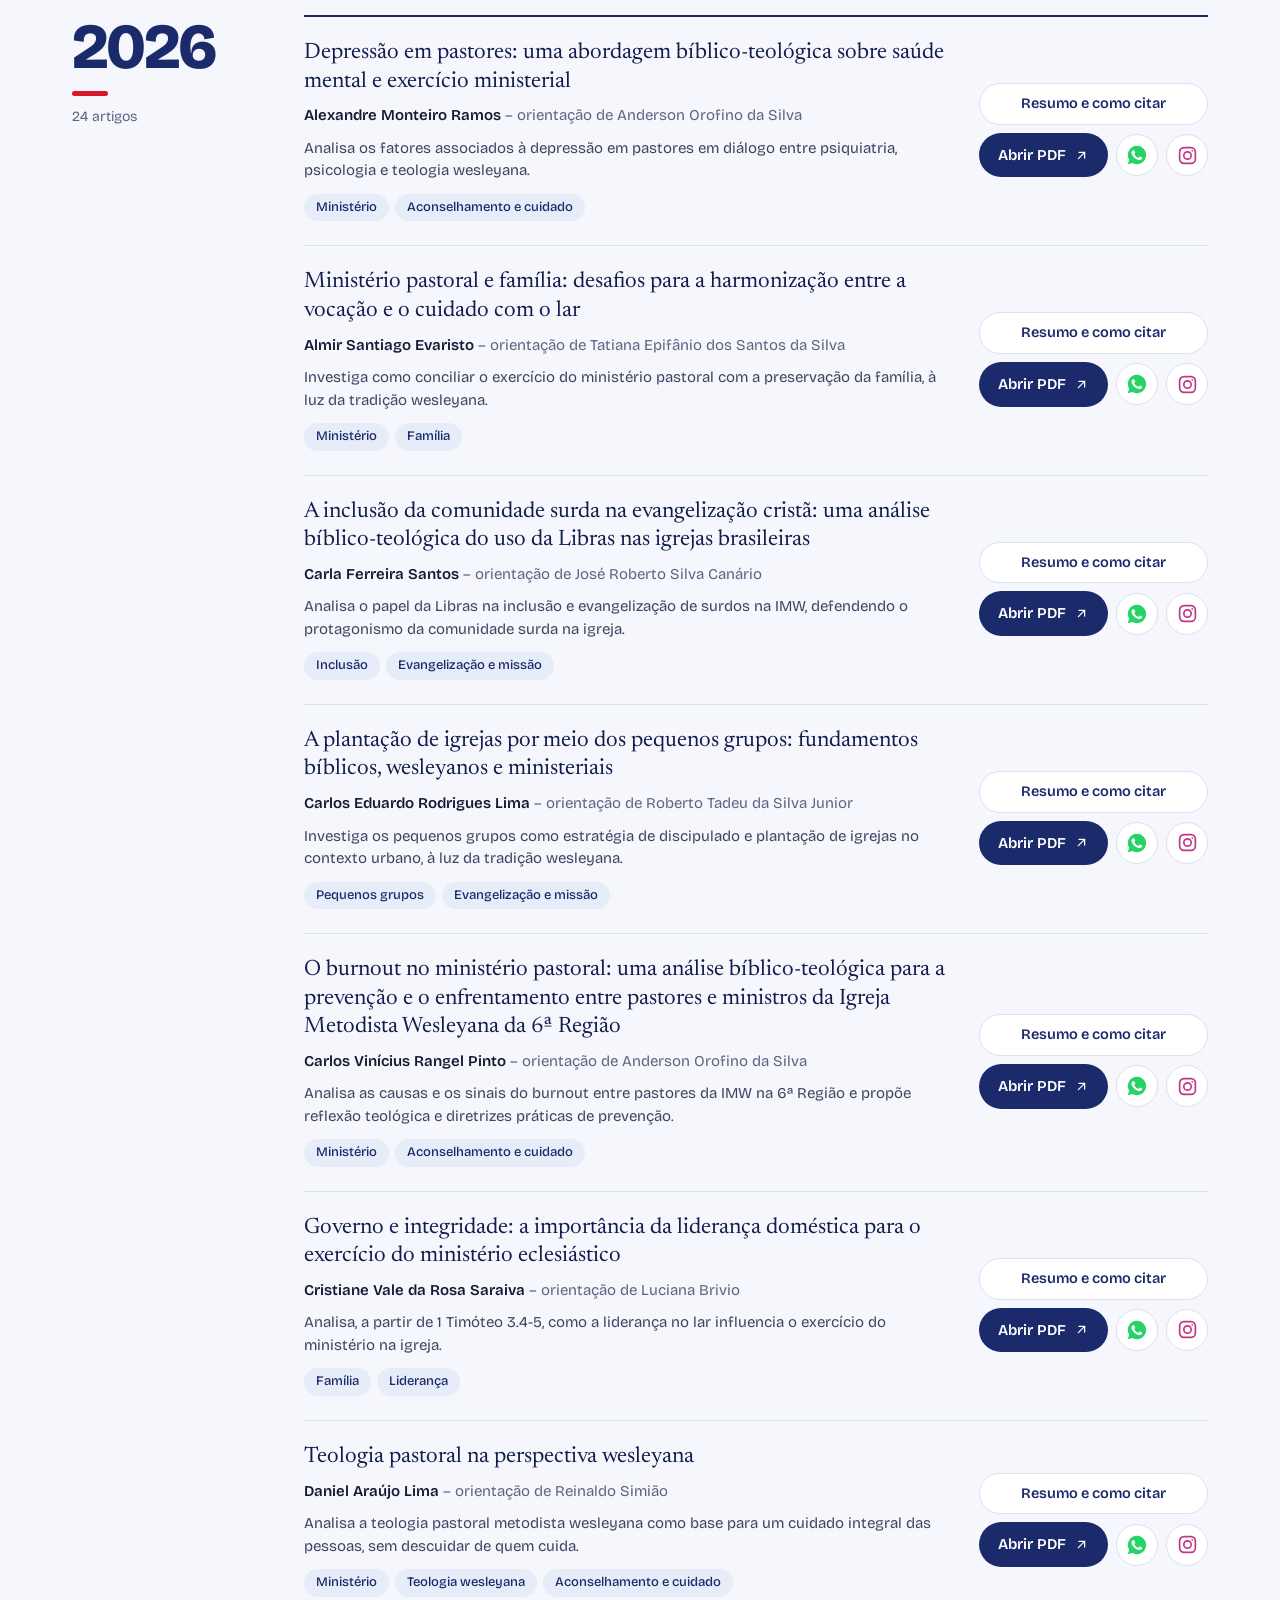
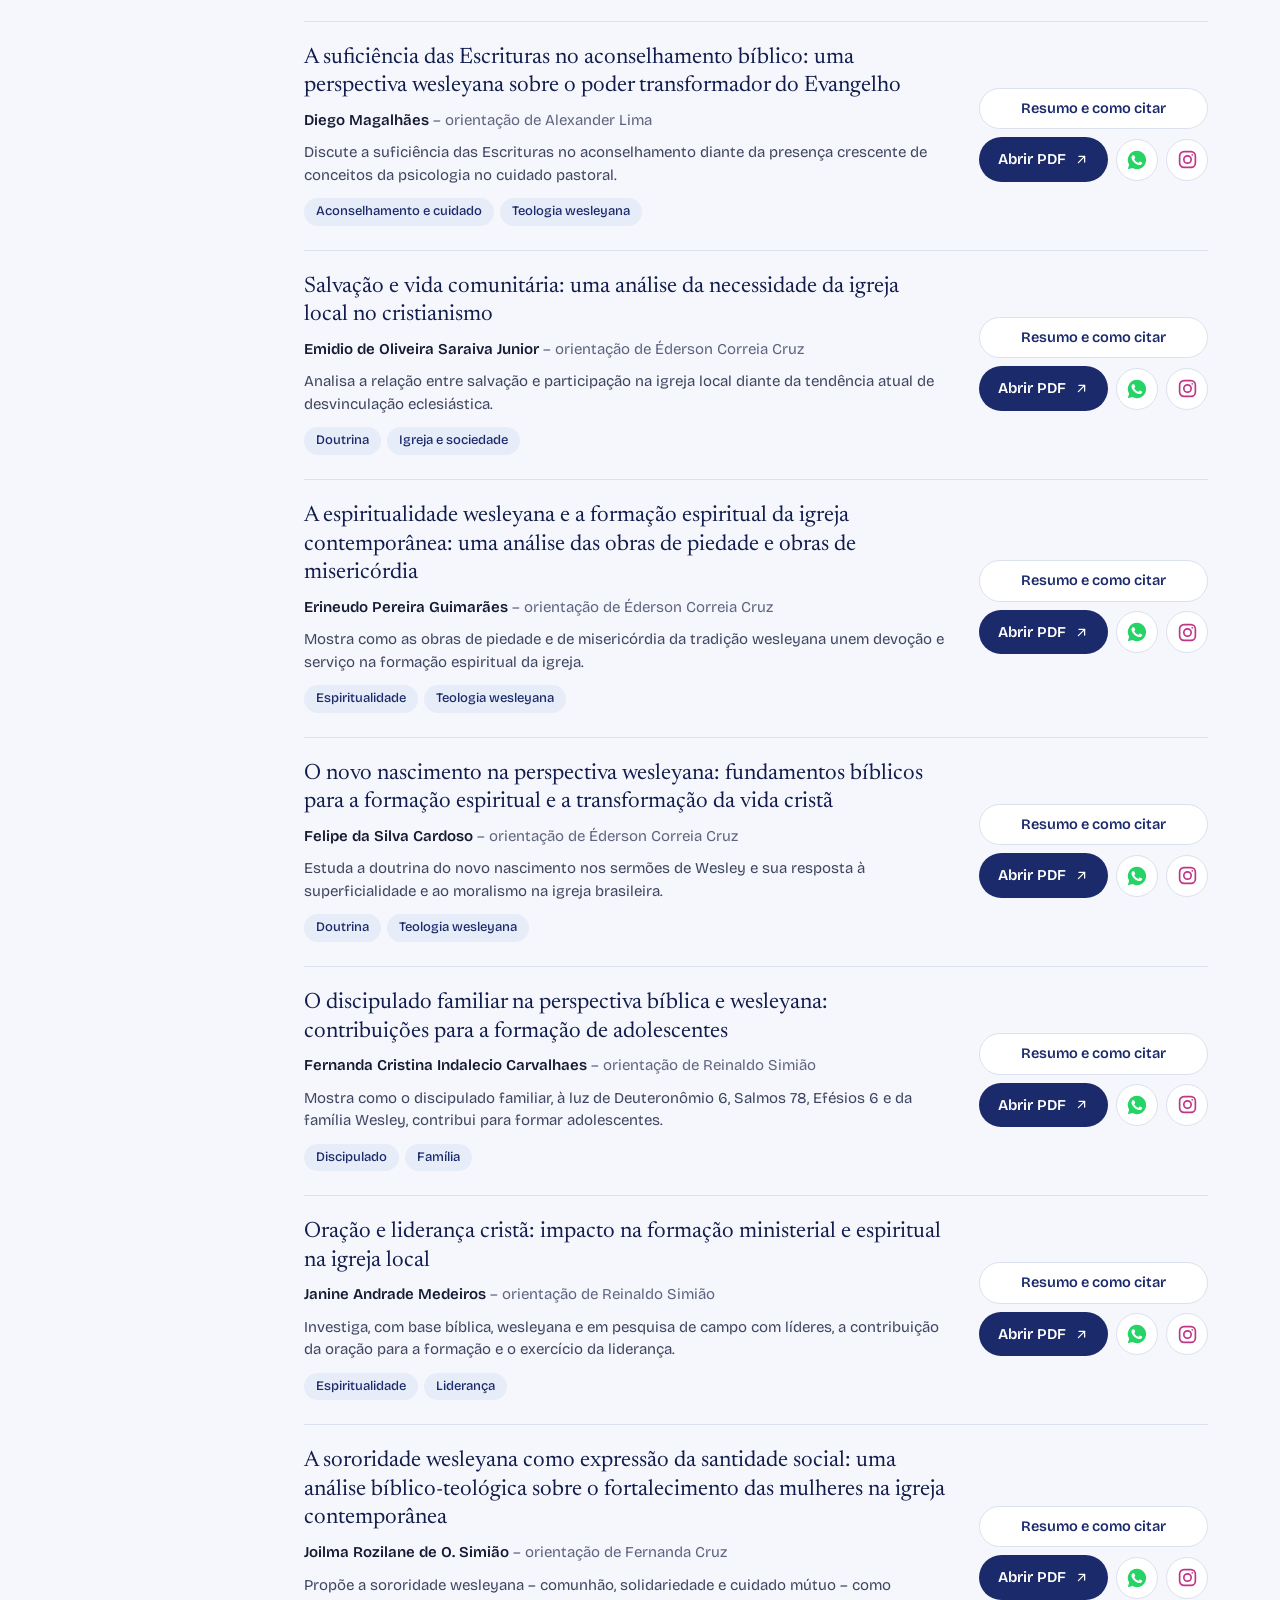
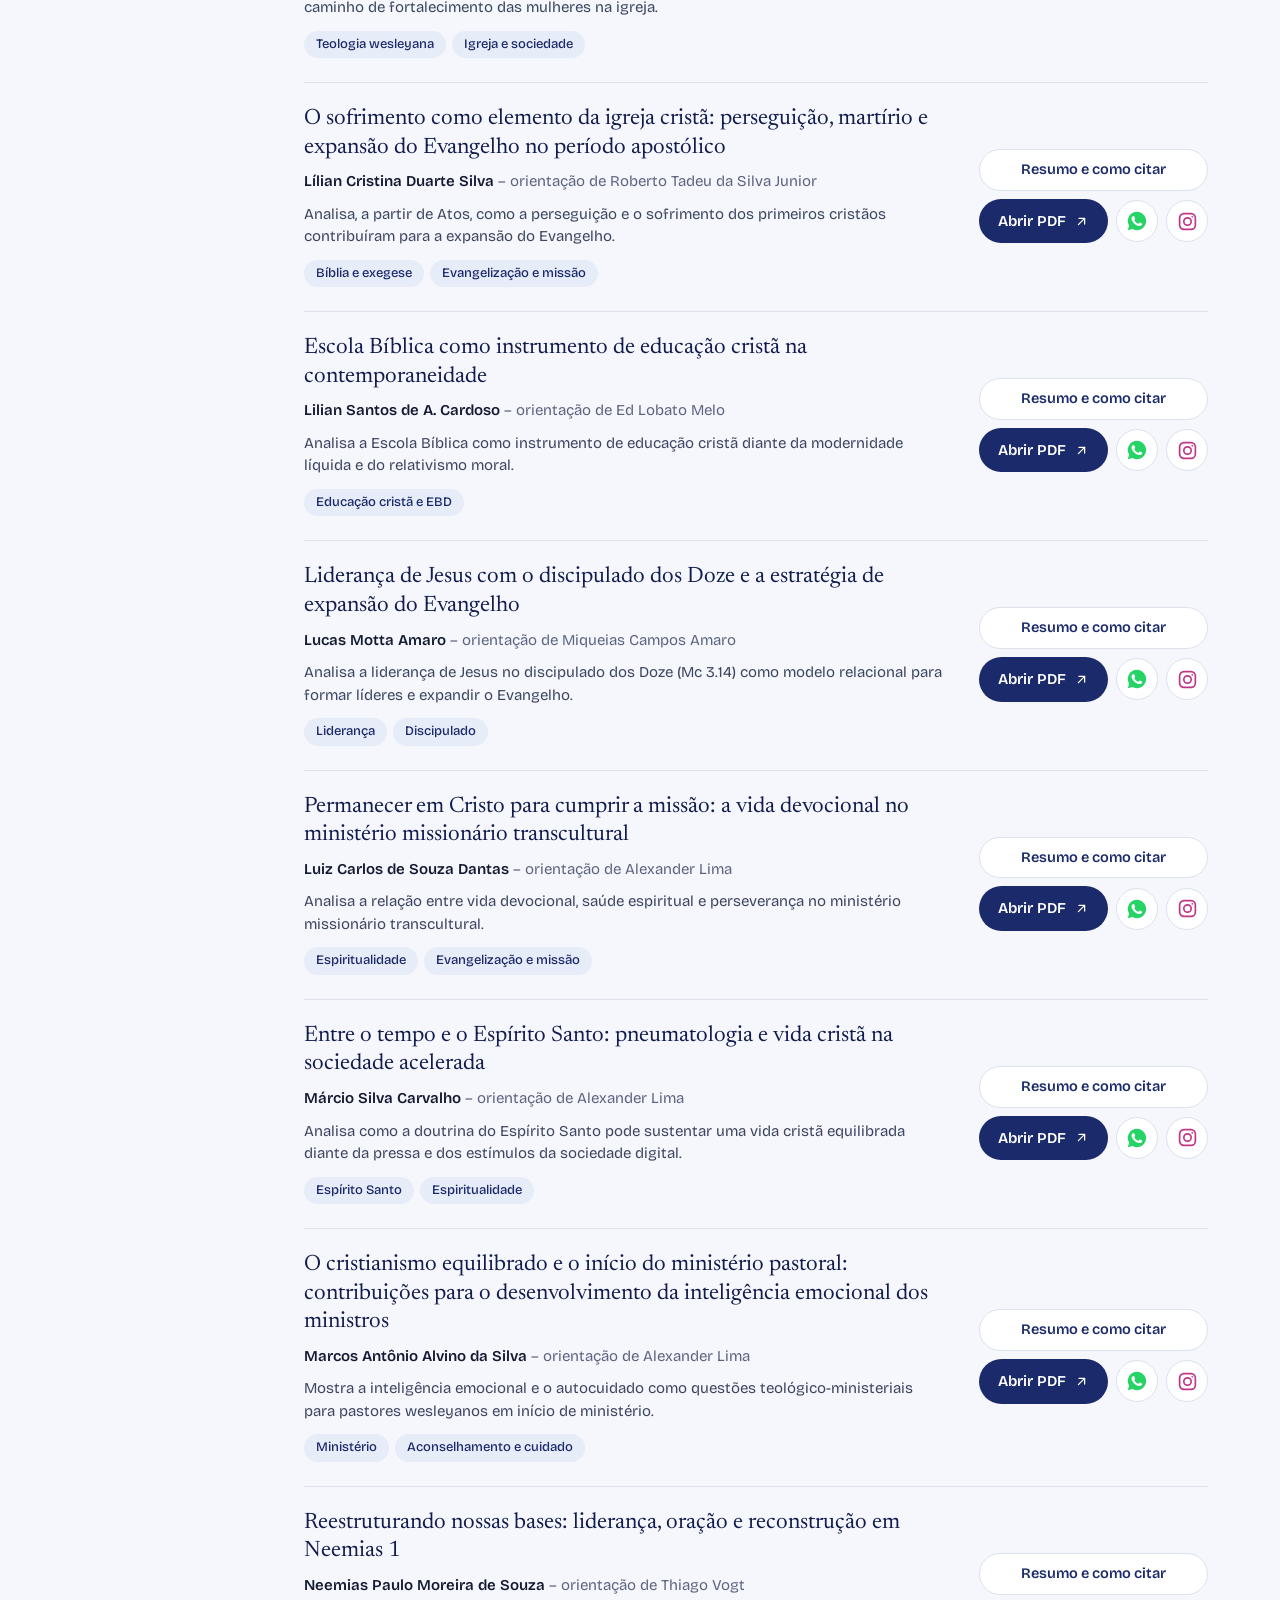
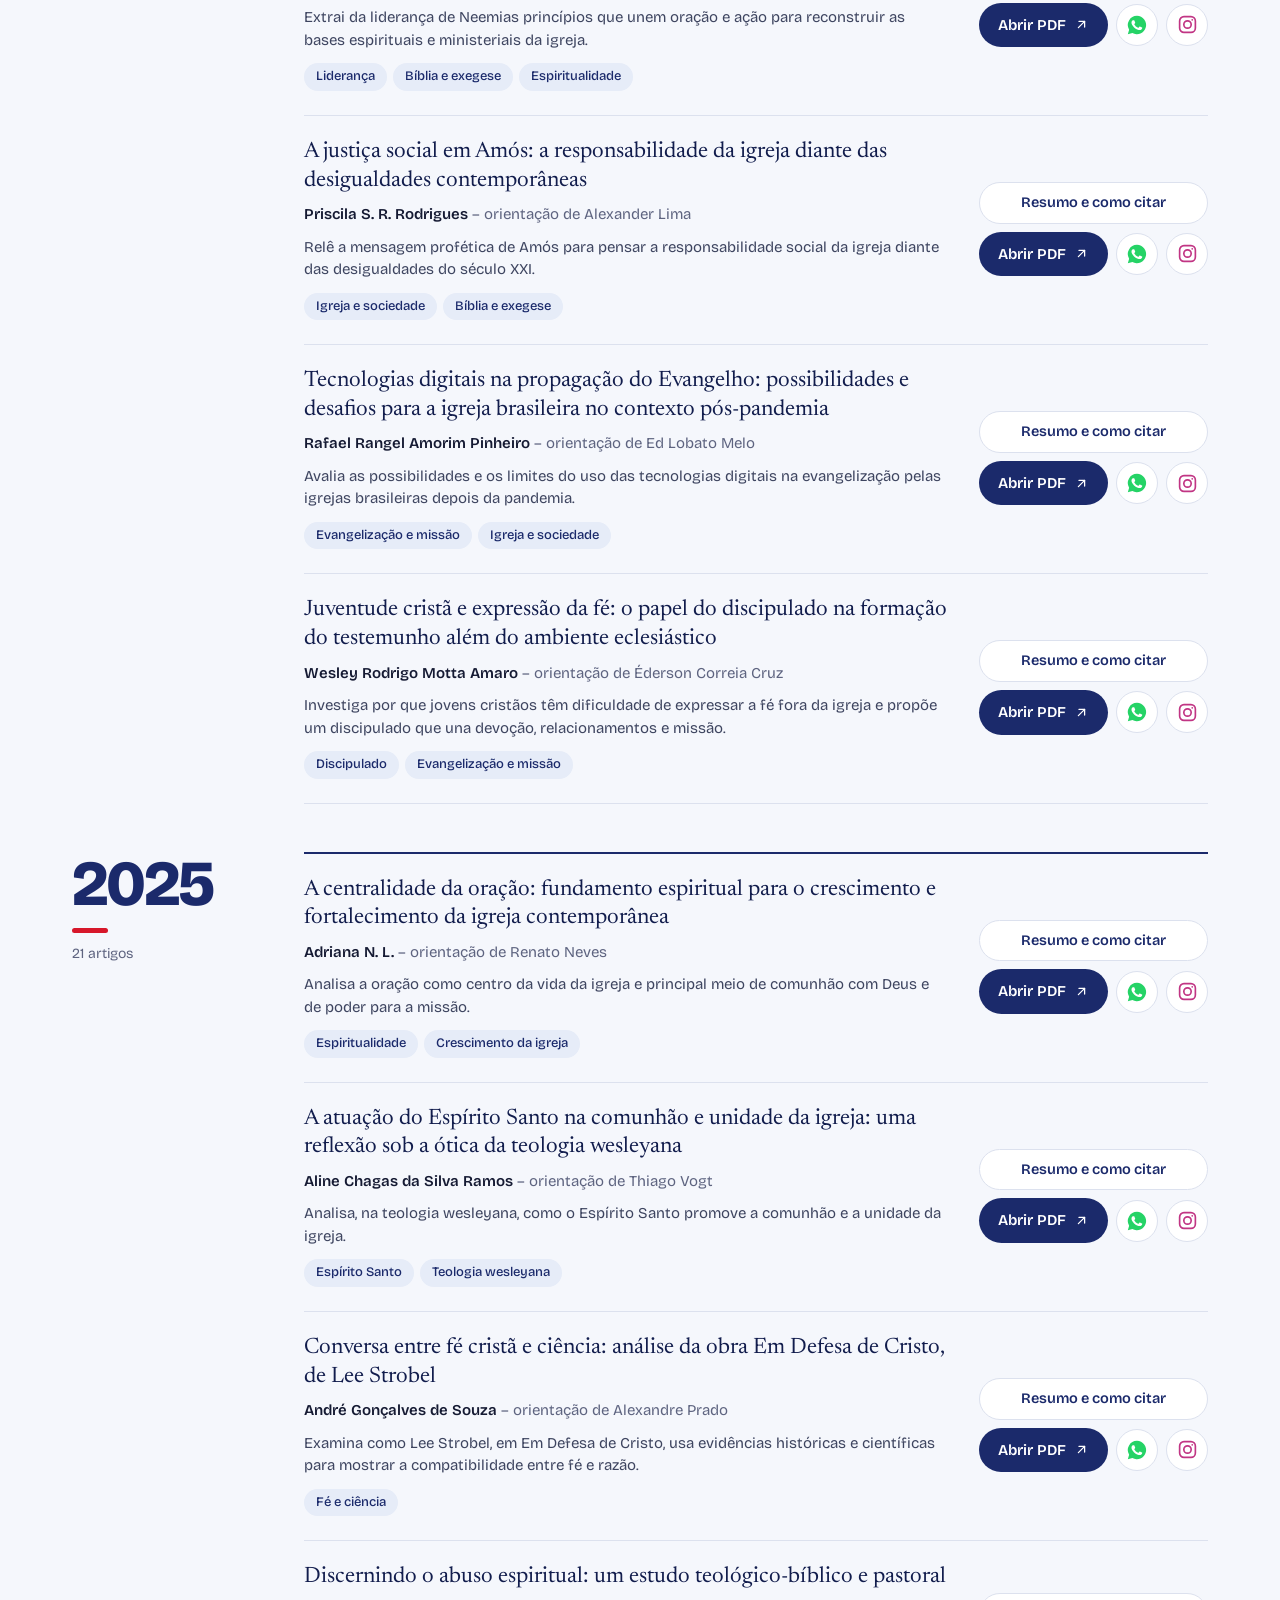
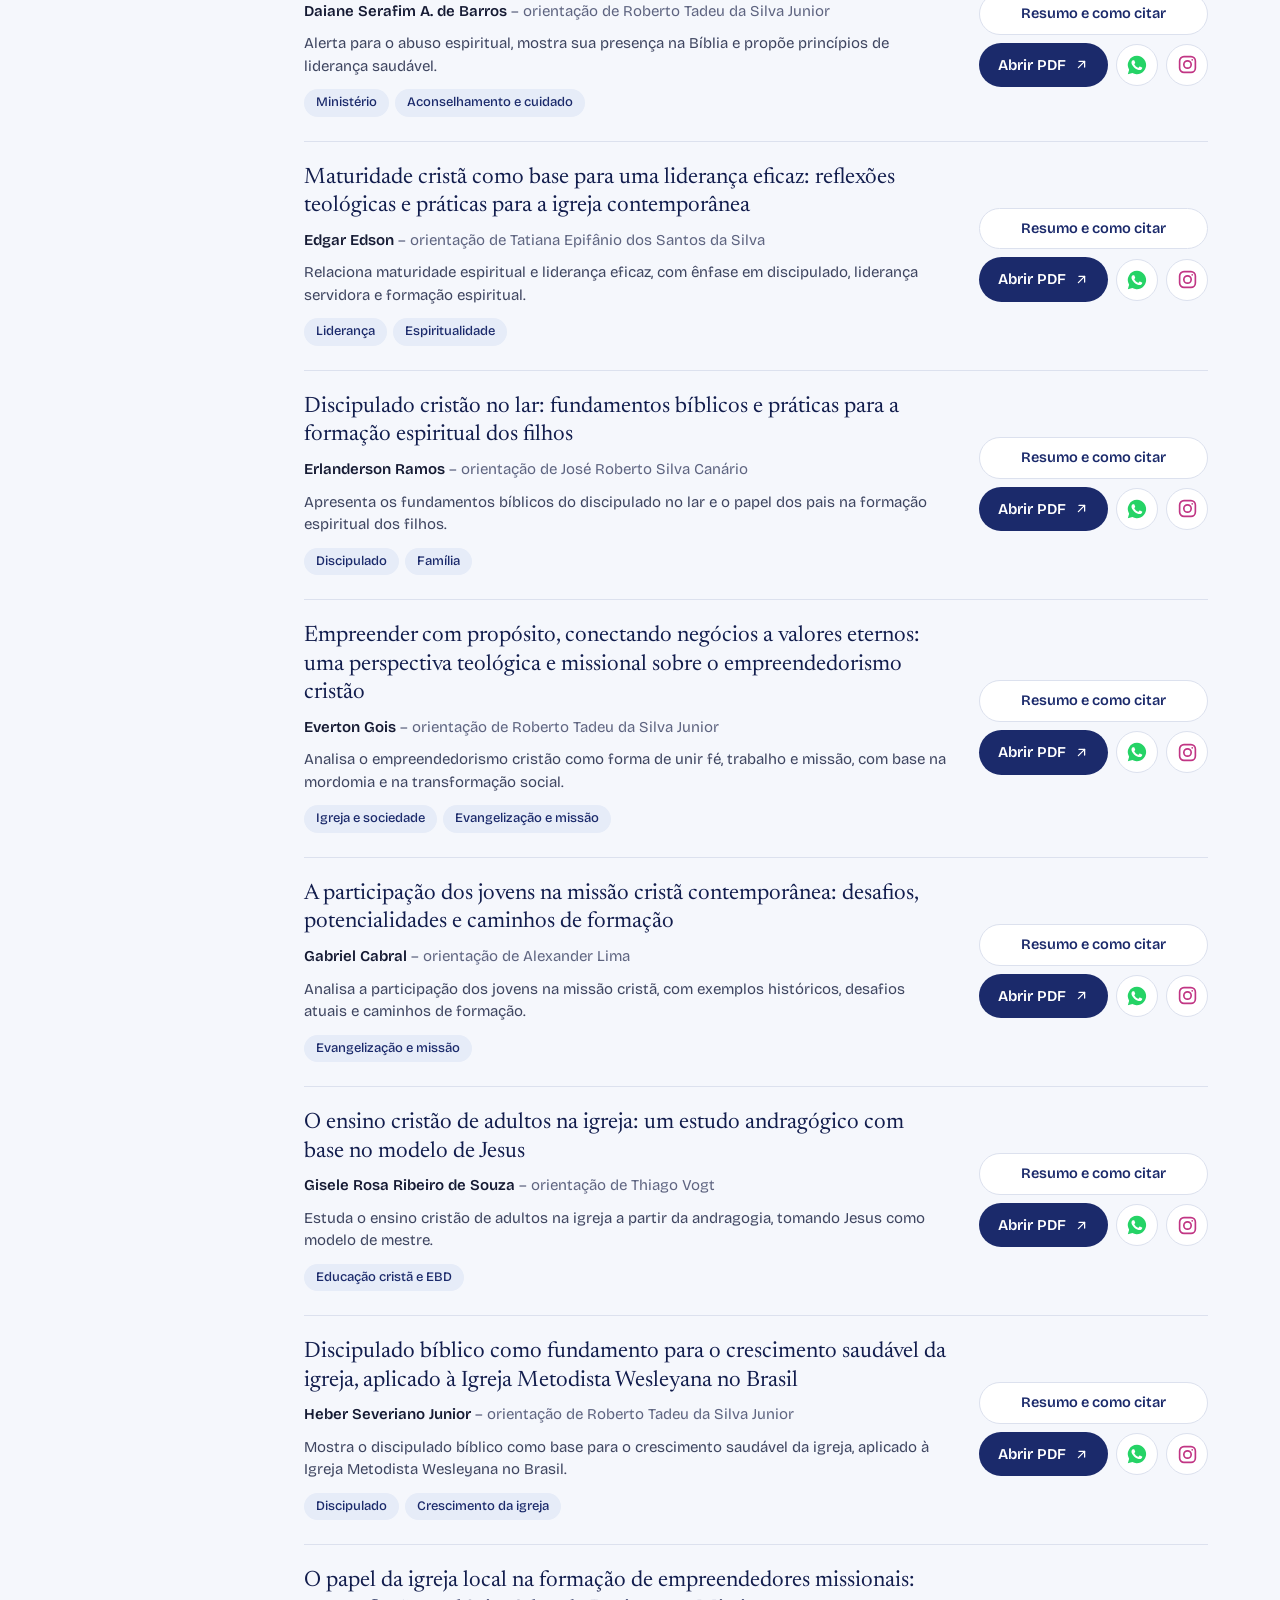
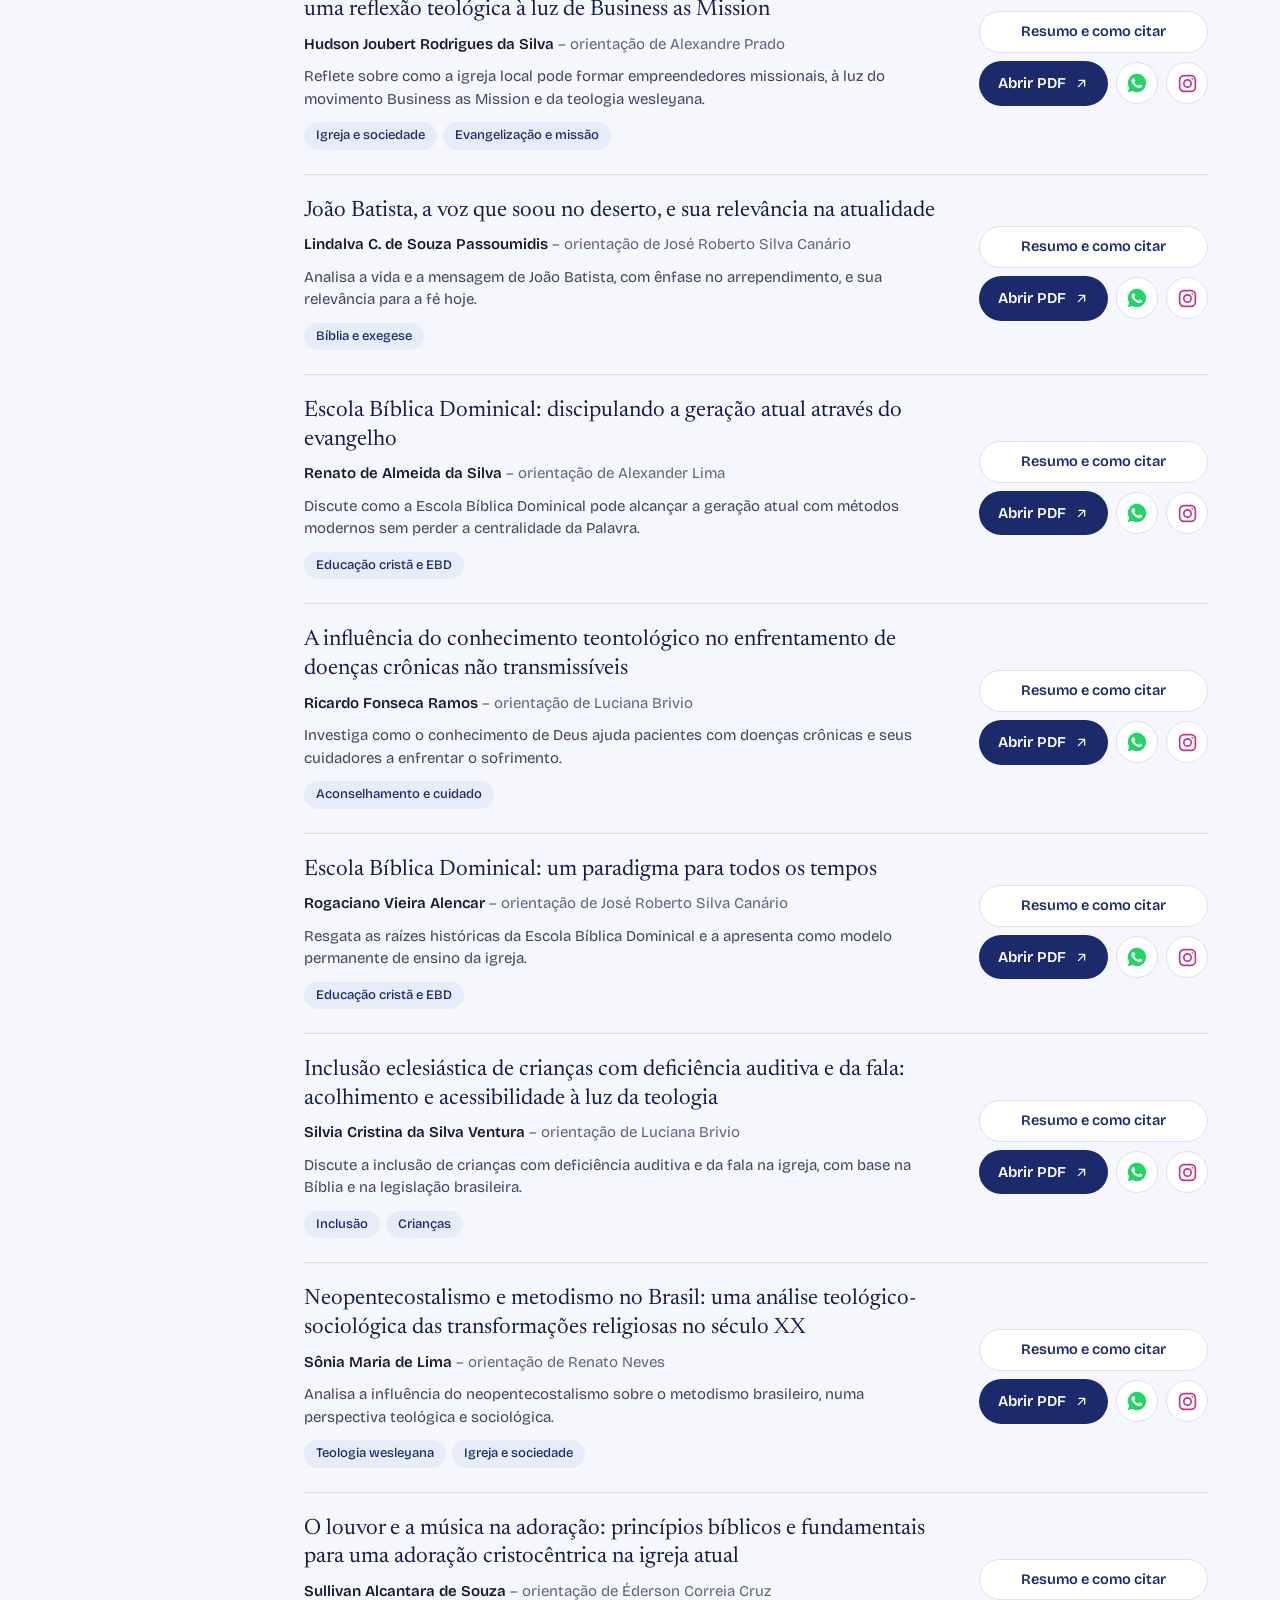
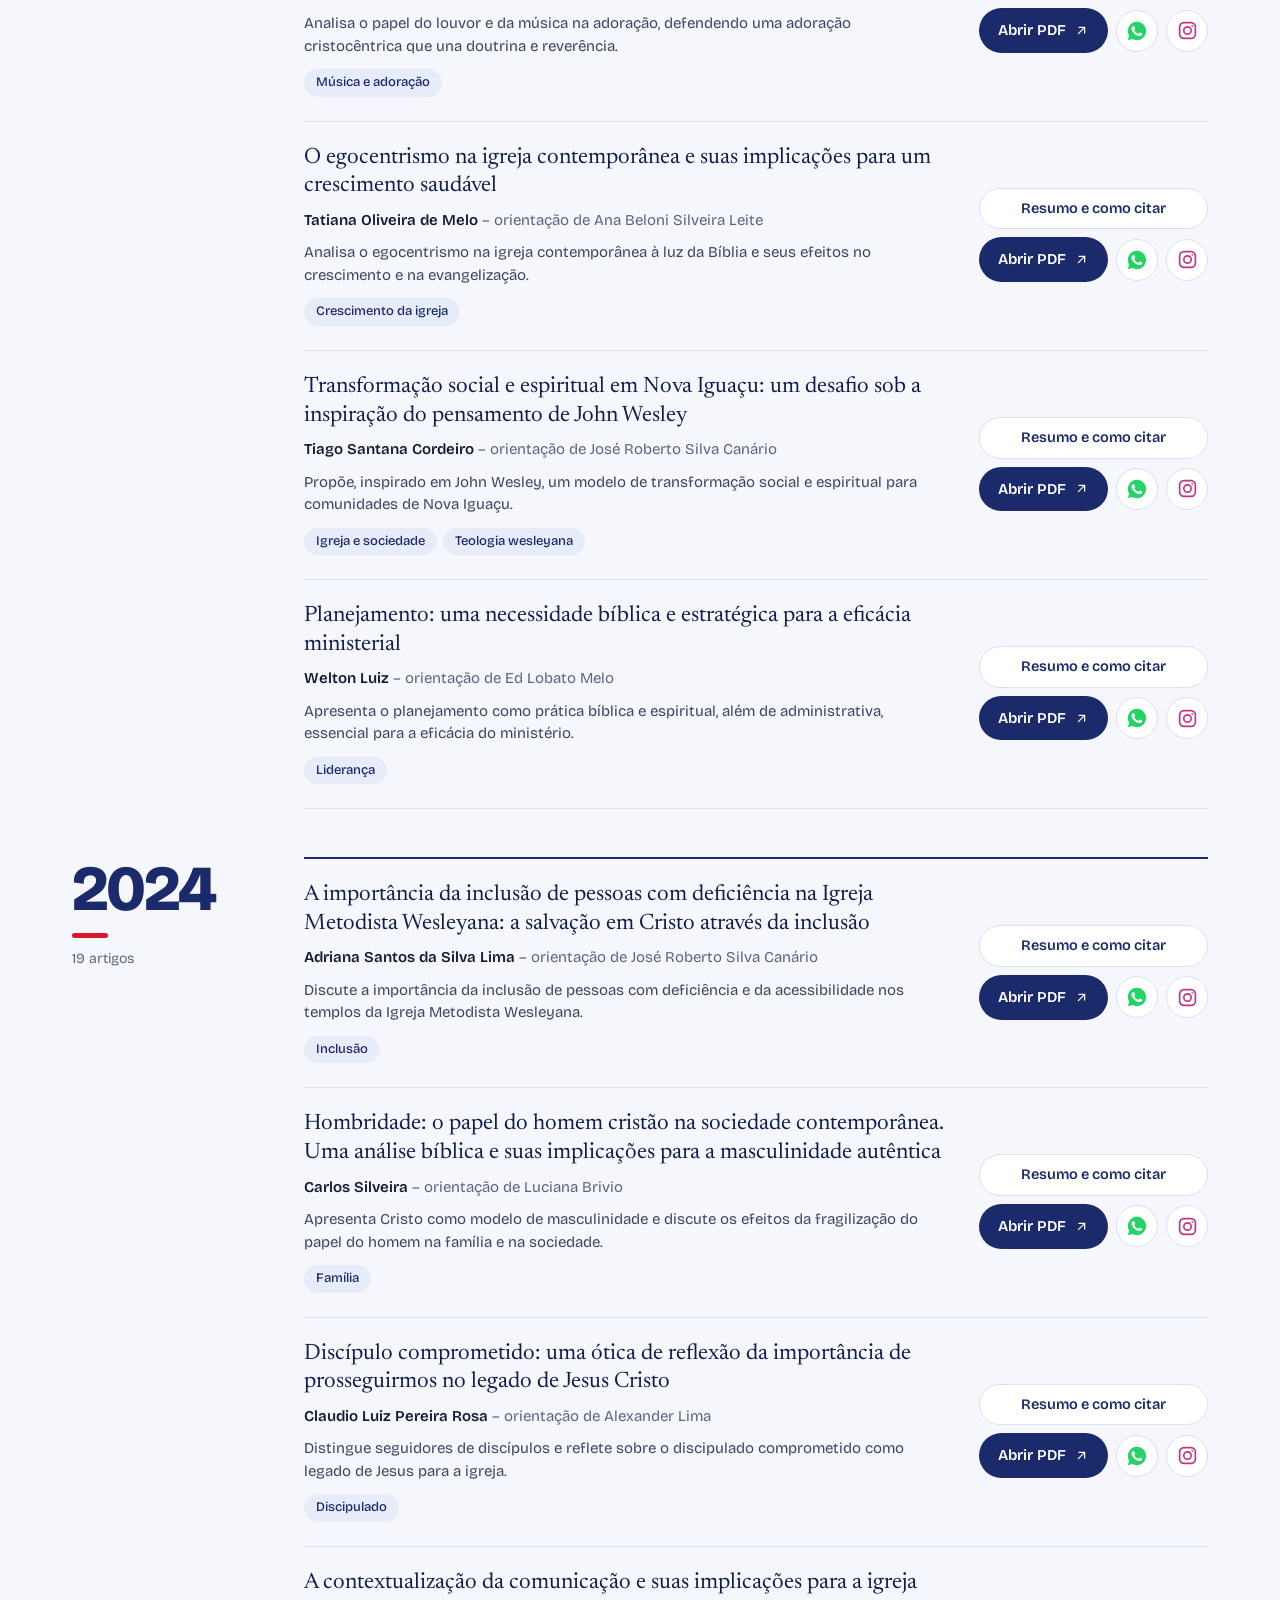
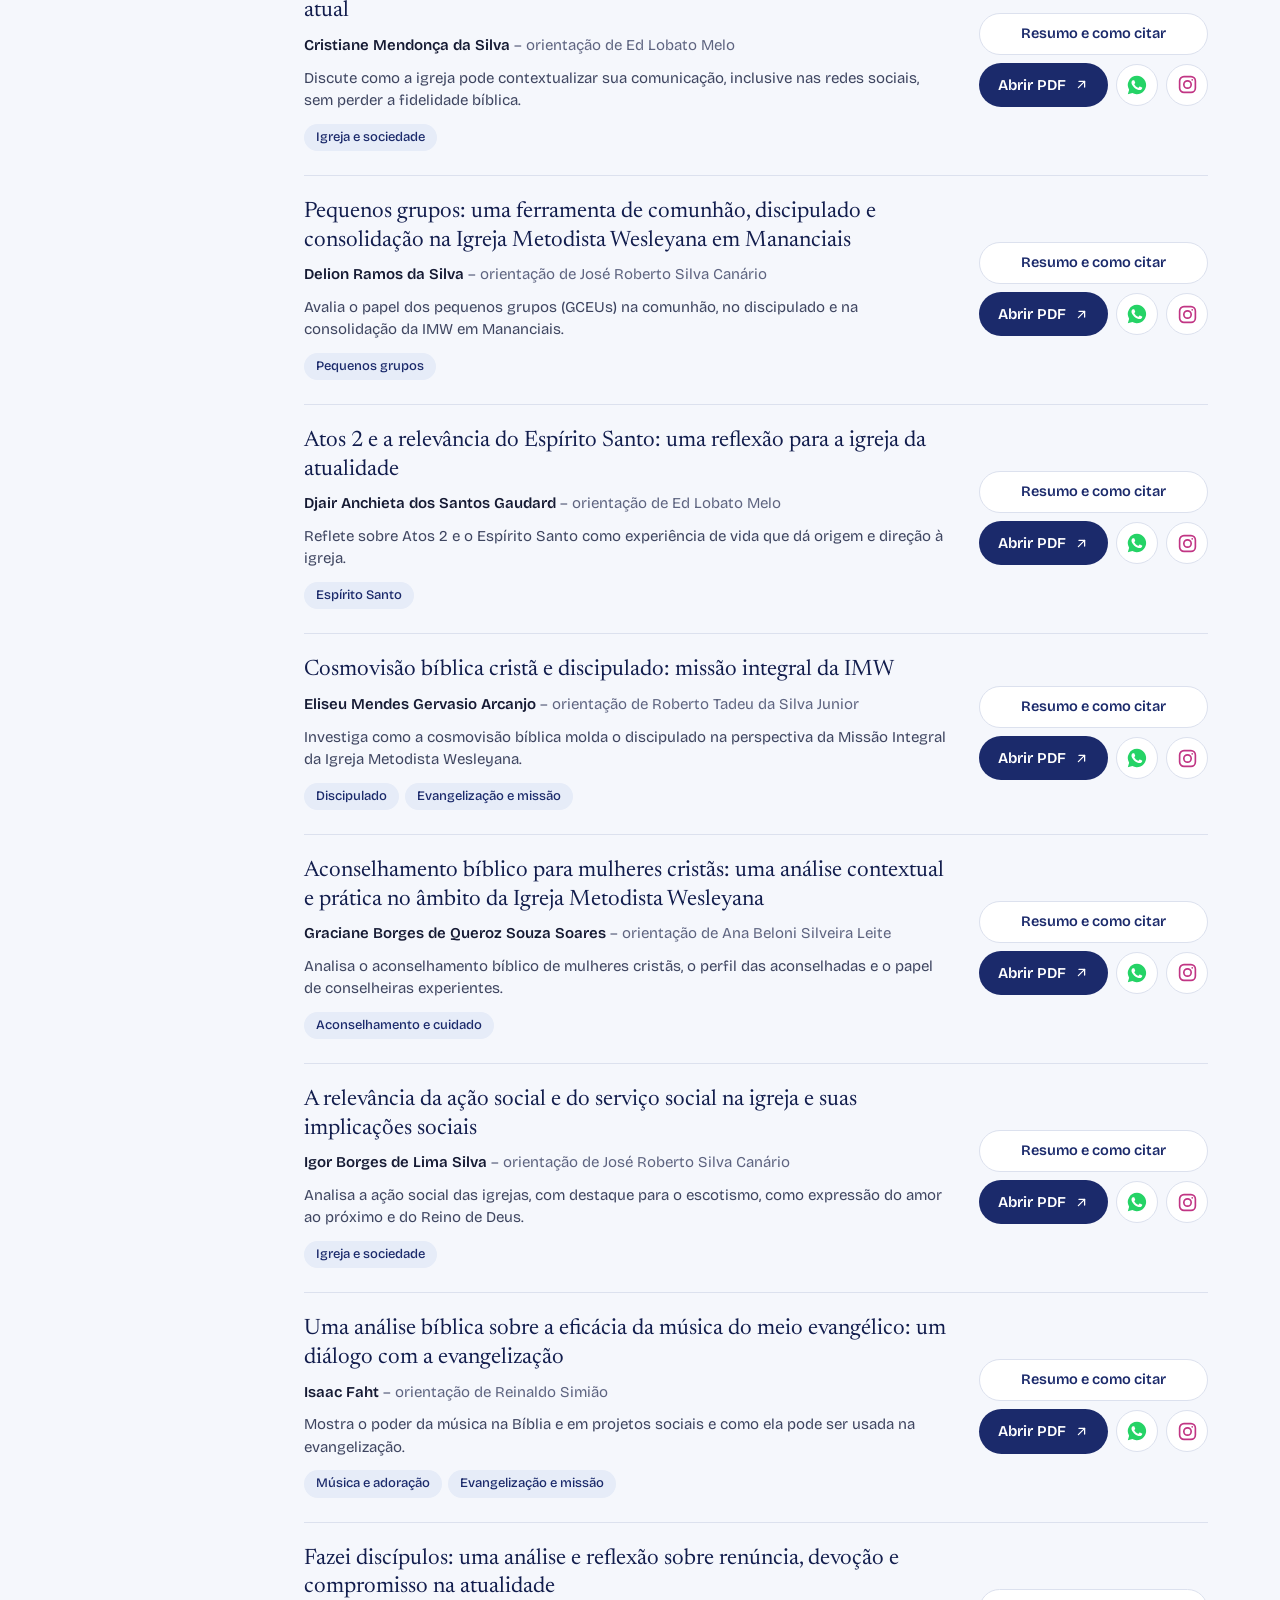
==== commit 368a31fb: "Acervo: nome completo de Gisele Rosa Ribeiro de Souza Co-Authored-By: Claude Opus 5.5 <noreply@anthr" ====
--- a/acervo.html
+++ b/acervo.html
@@ -547,7 +547,7 @@
 </div></div>
 <script>var qrcode=function(){var t=function(t,r){var e=t,n=g[r],o=null,i=0,a=null,u=[],f={},c=function(t,r){o=function(t){for(var r=new Array(t),e=0;e<t;e+=1){r[e]=new Array(t);for(var n=0;n<t;n+=1)r[e][n]=null}return r}(i=4*e+17),l(0,0),l(i-7,0),l(0,i-7),s(),h(),d(t,r),e>=7&&v(t),null==a&&(a=p(e,n,u)),w(a,r)},l=function(t,r){for(var e=-1;e<=7;e+=1)if(!(t+e<=-1||i<=t+e))for(var n=-1;n<=7;n+=1)r+n<=-1||i<=r+n||(o[t+e][r+n]=0<=e&&e<=6&&(0==n||6==n)||0<=n&&n<=6&&(0==e||6==e)||2<=e&&e<=4&&2<=n&&n<=4)},h=function(){for(var t=8;t<i-8;t+=1)null==o[t][6]&&(o[t][6]=t%2==0);for(var r=8;r<i-8;r+=1)null==o[6][r]&&(o[6][r]=r%2==0)},s=function(){for(var t=B.getPatternPosition(e),r=0;r<t.length;r+=1)for(var n=0;n<t.length;n+=1){var i=t[r],a=t[n];if(null==o[i][a])for(var u=-2;u<=2;u+=1)for(var f=-2;f<=2;f+=1)o[i+u][a+f]=-2==u||2==u||-2==f||2==f||0==u&&0==f}},v=function(t){for(var r=B.getBCHTypeNumber(e),n=0;n<18;n+=1){var a=!t&&1==(r>>n&1);o[Math.floor(n/3)][n%3+i-8-3]=a}for(n=0;n<18;n+=1){a=!t&&1==(r>>n&1);o[n%3+i-8-3][Math.floor(n/3)]=a}},d=function(t,r){for(var e=n<<3|r,a=B.getBCHTypeInfo(e),u=0;u<15;u+=1){var f=!t&&1==(a>>u&1);u<6?o[u][8]=f:u<8?o[u+1][8]=f:o[i-15+u][8]=f}for(u=0;u<15;u+=1){f=!t&&1==(a>>u&1);u<8?o[8][i-u-1]=f:u<9?o[8][15-u-1+1]=f:o[8][15-u-1]=f}o[i-8][8]=!t},w=function(t,r){for(var e=-1,n=i-1,a=7,u=0,f=B.getMaskFunction(r),c=i-1;c>0;c-=2)for(6==c&&(c-=1);;){for(var g=0;g<2;g+=1)if(null==o[n][c-g]){var l=!1;u<t.length&&(l=1==(t[u]>>>a&1)),f(n,c-g)&&(l=!l),o[n][c-g]=l,-1==(a-=1)&&(u+=1,a=7)}if((n+=e)<0||i<=n){n-=e,e=-e;break}}},p=function(t,r,e){for(var n=A.getRSBlocks(t,r),o=b(),i=0;i<e.length;i+=1){var a=e[i];o.put(a.getMode(),4),o.put(a.getLength(),B.getLengthInBits(a.getMode(),t)),a.write(o)}var u=0;for(i=0;i<n.length;i+=1)u+=n[i].dataCount;if(o.getLengthInBits()>8*u)throw"code length overflow. ("+o.getLengthInBits()+">"+8*u+")";for(o.getLengthInBits()+4<=8*u&&o.put(0,4);o.getLengthInBits()%8!=0;)o.putBit(!1);for(;!(o.getLengthInBits()>=8*u||(o.put(236,8),o.getLengthInBits()>=8*u));)o.put(17,8);return function(t,r){for(var e=0,n=0,o=0,i=new Array(r.length),a=new Array(r.length),u=0;u<r.length;u+=1){var f=r[u].dataCount,c=r[u].totalCount-f;n=Math.max(n,f),o=Math.max(o,c),i[u]=new Array(f);for(var g=0;g<i[u].length;g+=1)i[u][g]=255&t.getBuffer()[g+e];e+=f;var l=B.getErrorCorrectPolynomial(c),h=k(i[u],l.getLength()-1).mod(l);for(a[u]=new Array(l.getLength()-1),g=0;g<a[u].length;g+=1){var s=g+h.getLength()-a[u].length;a[u][g]=s>=0?h.getAt(s):0}}var v=0;for(g=0;g<r.length;g+=1)v+=r[g].totalCount;var d=new Array(v),w=0;for(g=0;g<n;g+=1)for(u=0;u<r.length;u+=1)g<i[u].length&&(d[w]=i[u][g],w+=1);for(g=0;g<o;g+=1)for(u=0;u<r.length;u+=1)g<a[u].length&&(d[w]=a[u][g],w+=1);return d}(o,n)};f.addData=function(t,r){var e=null;switch(r=r||"Byte"){case"Numeric":e=M(t);break;case"Alphanumeric":e=x(t);break;case"Byte":e=m(t);break;case"Kanji":e=L(t);break;default:throw"mode:"+r}u.push(e),a=null},f.isDark=function(t,r){if(t<0||i<=t||r<0||i<=r)throw t+","+r;return o[t][r]},f.getModuleCount=function(){return i},f.make=function(){if(e<1){for(var t=1;t<40;t++){for(var r=A.getRSBlocks(t,n),o=b(),i=0;i<u.length;i++){var a=u[i];o.put(a.getMode(),4),o.put(a.getLength(),B.getLengthInBits(a.getMode(),t)),a.write(o)}var g=0;for(i=0;i<r.length;i++)g+=r[i].dataCount;if(o.getLengthInBits()<=8*g)break}e=t}c(!1,function(){for(var t=0,r=0,e=0;e<8;e+=1){c(!0,e);var n=B.getLostPoint(f);(0==e||t>n)&&(t=n,r=e)}return r}())},f.createTableTag=function(t,r){t=t||2;var e="";e+='<table style="',e+=" border-width: 0px; border-style: none;",e+=" border-collapse: collapse;",e+=" padding: 0px; margin: "+(r=void 0===r?4*t:r)+"px;",e+='">',e+="<tbody>";for(var n=0;n<f.getModuleCount();n+=1){e+="<tr>";for(var o=0;o<f.getModuleCount();o+=1)e+='<td style="',e+=" border-width: 0px; border-style: none;",e+=" border-collapse: collapse;",e+=" padding: 0px; margin: 0px;",e+=" width: "+t+"px;",e+=" height: "+t+"px;",e+=" background-color: ",e+=f.isDark(n,o)?"#000000":"#ffffff",e+=";",e+='"/>';e+="</tr>"}return e+="</tbody>",e+="</table>"},f.createSvgTag=function(t,r,e,n){var o={};"object"==typeof arguments[0]&&(t=(o=arguments[0]).cellSize,r=o.margin,e=o.alt,n=o.title),t=t||2,r=void 0===r?4*t:r,(e="string"==typeof e?{text:e}:e||{}).text=e.text||null,e.id=e.text?e.id||"qrcode-description":null,(n="string"==typeof n?{text:n}:n||{}).text=n.text||null,n.id=n.text?n.id||"qrcode-title":null;var i,a,u,c,g=f.getModuleCount()*t+2*r,l="";for(c="l"+t+",0 0,"+t+" -"+t+",0 0,-"+t+"z ",l+='<svg version="1.1" xmlns="http://www.w3.org/2000/svg"',l+=o.scalable?"":' width="'+g+'px" height="'+g+'px"',l+=' viewBox="0 0 '+g+" "+g+'" ',l+=' preserveAspectRatio="xMinYMin meet"',l+=n.text||e.text?' role="img" aria-labelledby="'+y([n.id,e.id].join(" ").trim())+'"':"",l+=">",l+=n.text?'<title id="'+y(n.id)+'">'+y(n.text)+"</title>":"",l+=e.text?'<description id="'+y(e.id)+'">'+y(e.text)+"</description>":"",l+='<rect width="100%" height="100%" fill="white" cx="0" cy="0"/>',l+='<path d="',a=0;a<f.getModuleCount();a+=1)for(u=a*t+r,i=0;i<f.getModuleCount();i+=1)f.isDark(a,i)&&(l+="M"+(i*t+r)+","+u+c);return l+='" stroke="transparent" fill="black"/>',l+="</svg>"},f.createDataURL=function(t,r){t=t||2,r=void 0===r?4*t:r;var e=f.getModuleCount()*t+2*r,n=r,o=e-r;return I(e,e,function(r,e){if(n<=r&&r<o&&n<=e&&e<o){var i=Math.floor((r-n)/t),a=Math.floor((e-n)/t);return f.isDark(a,i)?0:1}return 1})},f.createImgTag=function(t,r,e){t=t||2,r=void 0===r?4*t:r;var n=f.getModuleCount()*t+2*r,o="";return o+="<img",o+=' src="',o+=f.createDataURL(t,r),o+='"',o+=' width="',o+=n,o+='"',o+=' height="',o+=n,o+='"',e&&(o+=' alt="',o+=y(e),o+='"'),o+="/>"};var y=function(t){for(var r="",e=0;e<t.length;e+=1){var n=t.charAt(e);switch(n){case"<":r+="&lt;";break;case">":r+="&gt;";break;case"&":r+="&amp;";break;case'"':r+="&quot;";break;default:r+=n}}return r};return f.createASCII=function(t,r){if((t=t||1)<2)return function(t){t=void 0===t?2:t;var r,e,n,o,i,a=1*f.getModuleCount()+2*t,u=t,c=a-t,g={"██":"█","█ ":"▀"," █":"▄","  ":" "},l={"██":"▀","█ ":"▀"," █":" ","  ":" "},h="";for(r=0;r<a;r+=2){for(n=Math.floor((r-u)/1),o=Math.floor((r+1-u)/1),e=0;e<a;e+=1)i="█",u<=e&&e<c&&u<=r&&r<c&&f.isDark(n,Math.floor((e-u)/1))&&(i=" "),u<=e&&e<c&&u<=r+1&&r+1<c&&f.isDark(o,Math.floor((e-u)/1))?i+=" ":i+="█",h+=t<1&&r+1>=c?l[i]:g[i];h+="\n"}return a%2&&t>0?h.substring(0,h.length-a-1)+Array(a+1).join("▀"):h.substring(0,h.length-1)}(r);t-=1,r=void 0===r?2*t:r;var e,n,o,i,a=f.getModuleCount()*t+2*r,u=r,c=a-r,g=Array(t+1).join("██"),l=Array(t+1).join("  "),h="",s="";for(e=0;e<a;e+=1){for(o=Math.floor((e-u)/t),s="",n=0;n<a;n+=1)i=1,u<=n&&n<c&&u<=e&&e<c&&f.isDark(o,Math.floor((n-u)/t))&&(i=0),s+=i?g:l;for(o=0;o<t;o+=1)h+=s+"\n"}return h.substring(0,h.length-1)},f.renderTo2dContext=function(t,r){r=r||2;for(var e=f.getModuleCount(),n=0;n<e;n++)for(var o=0;o<e;o++)t.fillStyle=f.isDark(n,o)?"black":"white",t.fillRect(n*r,o*r,r,r)},f};t.stringToBytes=(t.stringToBytesFuncs={default:function(t){for(var r=[],e=0;e<t.length;e+=1){var n=t.charCodeAt(e);r.push(255&n)}return r}}).default,t.createStringToBytes=function(t,r){var e=function(){for(var e=S(t),n=function(){var t=e.read();if(-1==t)throw"eof";return t},o=0,i={};;){var a=e.read();if(-1==a)break;var u=n(),f=n()<<8|n();i[String.fromCharCode(a<<8|u)]=f,o+=1}if(o!=r)throw o+" != "+r;return i}(),n="?".charCodeAt(0);return function(t){for(var r=[],o=0;o<t.length;o+=1){var i=t.charCodeAt(o);if(i<128)r.push(i);else{var a=e[t.charAt(o)];"number"==typeof a?(255&a)==a?r.push(a):(r.push(a>>>8),r.push(255&a)):r.push(n)}}return r}};var r,e,n,o,i,a=1,u=2,f=4,c=8,g={L:1,M:0,Q:3,H:2},l=0,h=1,s=2,v=3,d=4,w=5,p=6,y=7,B=(r=[[],[6,18],[6,22],[6,26],[6,30],[6,34],[6,22,38],[6,24,42],[6,26,46],[6,28,50],[6,30,54],[6,32,58],[6,34,62],[6,26,46,66],[6,26,48,70],[6,26,50,74],[6,30,54,78],[6,30,56,82],[6,30,58,86],[6,34,62,90],[6,28,50,72,94],[6,26,50,74,98],[6,30,54,78,102],[6,28,54,80,106],[6,32,58,84,110],[6,30,58,86,114],[6,34,62,90,118],[6,26,50,74,98,122],[6,30,54,78,102,126],[6,26,52,78,104,130],[6,30,56,82,108,134],[6,34,60,86,112,138],[6,30,58,86,114,142],[6,34,62,90,118,146],[6,30,54,78,102,126,150],[6,24,50,76,102,128,154],[6,28,54,80,106,132,158],[6,32,58,84,110,136,162],[6,26,54,82,110,138,166],[6,30,58,86,114,142,170]],e=1335,n=7973,i=function(t){for(var r=0;0!=t;)r+=1,t>>>=1;return r},(o={}).getBCHTypeInfo=function(t){for(var r=t<<10;i(r)-i(e)>=0;)r^=e<<i(r)-i(e);return 21522^(t<<10|r)},o.getBCHTypeNumber=function(t){for(var r=t<<12;i(r)-i(n)>=0;)r^=n<<i(r)-i(n);return t<<12|r},o.getPatternPosition=function(t){return r[t-1]},o.getMaskFunction=function(t){switch(t){case l:return function(t,r){return(t+r)%2==0};case h:return function(t,r){return t%2==0};case s:return function(t,r){return r%3==0};case v:return function(t,r){return(t+r)%3==0};case d:return function(t,r){return(Math.floor(t/2)+Math.floor(r/3))%2==0};case w:return function(t,r){return t*r%2+t*r%3==0};case p:return function(t,r){return(t*r%2+t*r%3)%2==0};case y:return function(t,r){return(t*r%3+(t+r)%2)%2==0};default:throw"bad maskPattern:"+t}},o.getErrorCorrectPolynomial=function(t){for(var r=k([1],0),e=0;e<t;e+=1)r=r.multiply(k([1,C.gexp(e)],0));return r},o.getLengthInBits=function(t,r){if(1<=r&&r<10)switch(t){case a:return 10;case u:return 9;case f:case c:return 8;default:throw"mode:"+t}else if(r<27)switch(t){case a:return 12;case u:return 11;case f:return 16;case c:return 10;default:throw"mode:"+t}else{if(!(r<41))throw"type:"+r;switch(t){case a:return 14;case u:return 13;case f:return 16;case c:return 12;default:throw"mode:"+t}}},o.getLostPoint=function(t){for(var r=t.getModuleCount(),e=0,n=0;n<r;n+=1)for(var o=0;o<r;o+=1){for(var i=0,a=t.isDark(n,o),u=-1;u<=1;u+=1)if(!(n+u<0||r<=n+u))for(var f=-1;f<=1;f+=1)o+f<0||r<=o+f||0==u&&0==f||a==t.isDark(n+u,o+f)&&(i+=1);i>5&&(e+=3+i-5)}for(n=0;n<r-1;n+=1)for(o=0;o<r-1;o+=1){var c=0;t.isDark(n,o)&&(c+=1),t.isDark(n+1,o)&&(c+=1),t.isDark(n,o+1)&&(c+=1),t.isDark(n+1,o+1)&&(c+=1),0!=c&&4!=c||(e+=3)}for(n=0;n<r;n+=1)for(o=0;o<r-6;o+=1)t.isDark(n,o)&&!t.isDark(n,o+1)&&t.isDark(n,o+2)&&t.isDark(n,o+3)&&t.isDark(n,o+4)&&!t.isDark(n,o+5)&&t.isDark(n,o+6)&&(e+=40);for(o=0;o<r;o+=1)for(n=0;n<r-6;n+=1)t.isDark(n,o)&&!t.isDark(n+1,o)&&t.isDark(n+2,o)&&t.isDark(n+3,o)&&t.isDark(n+4,o)&&!t.isDark(n+5,o)&&t.isDark(n+6,o)&&(e+=40);var g=0;for(o=0;o<r;o+=1)for(n=0;n<r;n+=1)t.isDark(n,o)&&(g+=1);return e+=Math.abs(100*g/r/r-50)/5*10},o),C=function(){for(var t=new Array(256),r=new Array(256),e=0;e<8;e+=1)t[e]=1<<e;for(e=8;e<256;e+=1)t[e]=t[e-4]^t[e-5]^t[e-6]^t[e-8];for(e=0;e<255;e+=1)r[t[e]]=e;var n={glog:function(t){if(t<1)throw"glog("+t+")";return r[t]},gexp:function(r){for(;r<0;)r+=255;for(;r>=256;)r-=255;return t[r]}};return n}();function k(t,r){if(void 0===t.length)throw t.length+"/"+r;var e=function(){for(var e=0;e<t.length&&0==t[e];)e+=1;for(var n=new Array(t.length-e+r),o=0;o<t.length-e;o+=1)n[o]=t[o+e];return n}(),n={getAt:function(t){return e[t]},getLength:function(){return e.length},multiply:function(t){for(var r=new Array(n.getLength()+t.getLength()-1),e=0;e<n.getLength();e+=1)for(var o=0;o<t.getLength();o+=1)r[e+o]^=C.gexp(C.glog(n.getAt(e))+C.glog(t.getAt(o)));return k(r,0)},mod:function(t){if(n.getLength()-t.getLength()<0)return n;for(var r=C.glog(n.getAt(0))-C.glog(t.getAt(0)),e=new Array(n.getLength()),o=0;o<n.getLength();o+=1)e[o]=n.getAt(o);for(o=0;o<t.getLength();o+=1)e[o]^=C.gexp(C.glog(t.getAt(o))+r);return k(e,0).mod(t)}};return n}var A=function(){var t=[[1,26,19],[1,26,16],[1,26,13],[1,26,9],[1,44,34],[1,44,28],[1,44,22],[1,44,16],[1,70,55],[1,70,44],[2,35,17],[2,35,13],[1,100,80],[2,50,32],[2,50,24],[4,25,9],[1,134,108],[2,67,43],[2,33,15,2,34,16],[2,33,11,2,34,12],[2,86,68],[4,43,27],[4,43,19],[4,43,15],[2,98,78],[4,49,31],[2,32,14,4,33,15],[4,39,13,1,40,14],[2,121,97],[2,60,38,2,61,39],[4,40,18,2,41,19],[4,40,14,2,41,15],[2,146,116],[3,58,36,2,59,37],[4,36,16,4,37,17],[4,36,12,4,37,13],[2,86,68,2,87,69],[4,69,43,1,70,44],[6,43,19,2,44,20],[6,43,15,2,44,16],[4,101,81],[1,80,50,4,81,51],[4,50,22,4,51,23],[3,36,12,8,37,13],[2,116,92,2,117,93],[6,58,36,2,59,37],[4,46,20,6,47,21],[7,42,14,4,43,15],[4,133,107],[8,59,37,1,60,38],[8,44,20,4,45,21],[12,33,11,4,34,12],[3,145,115,1,146,116],[4,64,40,5,65,41],[11,36,16,5,37,17],[11,36,12,5,37,13],[5,109,87,1,110,88],[5,65,41,5,66,42],[5,54,24,7,55,25],[11,36,12,7,37,13],[5,122,98,1,123,99],[7,73,45,3,74,46],[15,43,19,2,44,20],[3,45,15,13,46,16],[1,135,107,5,136,108],[10,74,46,1,75,47],[1,50,22,15,51,23],[2,42,14,17,43,15],[5,150,120,1,151,121],[9,69,43,4,70,44],[17,50,22,1,51,23],[2,42,14,19,43,15],[3,141,113,4,142,114],[3,70,44,11,71,45],[17,47,21,4,48,22],[9,39,13,16,40,14],[3,135,107,5,136,108],[3,67,41,13,68,42],[15,54,24,5,55,25],[15,43,15,10,44,16],[4,144,116,4,145,117],[17,68,42],[17,50,22,6,51,23],[19,46,16,6,47,17],[2,139,111,7,140,112],[17,74,46],[7,54,24,16,55,25],[34,37,13],[4,151,121,5,152,122],[4,75,47,14,76,48],[11,54,24,14,55,25],[16,45,15,14,46,16],[6,147,117,4,148,118],[6,73,45,14,74,46],[11,54,24,16,55,25],[30,46,16,2,47,17],[8,132,106,4,133,107],[8,75,47,13,76,48],[7,54,24,22,55,25],[22,45,15,13,46,16],[10,142,114,2,143,115],[19,74,46,4,75,47],[28,50,22,6,51,23],[33,46,16,4,47,17],[8,152,122,4,153,123],[22,73,45,3,74,46],[8,53,23,26,54,24],[12,45,15,28,46,16],[3,147,117,10,148,118],[3,73,45,23,74,46],[4,54,24,31,55,25],[11,45,15,31,46,16],[7,146,116,7,147,117],[21,73,45,7,74,46],[1,53,23,37,54,24],[19,45,15,26,46,16],[5,145,115,10,146,116],[19,75,47,10,76,48],[15,54,24,25,55,25],[23,45,15,25,46,16],[13,145,115,3,146,116],[2,74,46,29,75,47],[42,54,24,1,55,25],[23,45,15,28,46,16],[17,145,115],[10,74,46,23,75,47],[10,54,24,35,55,25],[19,45,15,35,46,16],[17,145,115,1,146,116],[14,74,46,21,75,47],[29,54,24,19,55,25],[11,45,15,46,46,16],[13,145,115,6,146,116],[14,74,46,23,75,47],[44,54,24,7,55,25],[59,46,16,1,47,17],[12,151,121,7,152,122],[12,75,47,26,76,48],[39,54,24,14,55,25],[22,45,15,41,46,16],[6,151,121,14,152,122],[6,75,47,34,76,48],[46,54,24,10,55,25],[2,45,15,64,46,16],[17,152,122,4,153,123],[29,74,46,14,75,47],[49,54,24,10,55,25],[24,45,15,46,46,16],[4,152,122,18,153,123],[13,74,46,32,75,47],[48,54,24,14,55,25],[42,45,15,32,46,16],[20,147,117,4,148,118],[40,75,47,7,76,48],[43,54,24,22,55,25],[10,45,15,67,46,16],[19,148,118,6,149,119],[18,75,47,31,76,48],[34,54,24,34,55,25],[20,45,15,61,46,16]],r=function(t,r){var e={};return e.totalCount=t,e.dataCount=r,e},e={};return e.getRSBlocks=function(e,n){var o=function(r,e){switch(e){case g.L:return t[4*(r-1)+0];case g.M:return t[4*(r-1)+1];case g.Q:return t[4*(r-1)+2];case g.H:return t[4*(r-1)+3];default:return}}(e,n);if(void 0===o)throw"bad rs block @ typeNumber:"+e+"/errorCorrectionLevel:"+n;for(var i=o.length/3,a=[],u=0;u<i;u+=1)for(var f=o[3*u+0],c=o[3*u+1],l=o[3*u+2],h=0;h<f;h+=1)a.push(r(c,l));return a},e}(),b=function(){var t=[],r=0,e={getBuffer:function(){return t},getAt:function(r){var e=Math.floor(r/8);return 1==(t[e]>>>7-r%8&1)},put:function(t,r){for(var n=0;n<r;n+=1)e.putBit(1==(t>>>r-n-1&1))},getLengthInBits:function(){return r},putBit:function(e){var n=Math.floor(r/8);t.length<=n&&t.push(0),e&&(t[n]|=128>>>r%8),r+=1}};return e},M=function(t){var r=a,e=t,n={getMode:function(){return r},getLength:function(t){return e.length},write:function(t){for(var r=e,n=0;n+2<r.length;)t.put(o(r.substring(n,n+3)),10),n+=3;n<r.length&&(r.length-n==1?t.put(o(r.substring(n,n+1)),4):r.length-n==2&&t.put(o(r.substring(n,n+2)),7))}},o=function(t){for(var r=0,e=0;e<t.length;e+=1)r=10*r+i(t.charAt(e));return r},i=function(t){if("0"<=t&&t<="9")return t.charCodeAt(0)-"0".charCodeAt(0);throw"illegal char :"+t};return n},x=function(t){var r=u,e=t,n={getMode:function(){return r},getLength:function(t){return e.length},write:function(t){for(var r=e,n=0;n+1<r.length;)t.put(45*o(r.charAt(n))+o(r.charAt(n+1)),11),n+=2;n<r.length&&t.put(o(r.charAt(n)),6)}},o=function(t){if("0"<=t&&t<="9")return t.charCodeAt(0)-"0".charCodeAt(0);if("A"<=t&&t<="Z")return t.charCodeAt(0)-"A".charCodeAt(0)+10;switch(t){case" ":return 36;case"$":return 37;case"%":return 38;case"*":return 39;case"+":return 40;case"-":return 41;case".":return 42;case"/":return 43;case":":return 44;default:throw"illegal char :"+t}};return n},m=function(r){var e=f,n=t.stringToBytes(r),o={getMode:function(){return e},getLength:function(t){return n.length},write:function(t){for(var r=0;r<n.length;r+=1)t.put(n[r],8)}};return o},L=function(r){var e=c,n=t.stringToBytesFuncs.SJIS;if(!n)throw"sjis not supported.";!function(){var t=n("友");if(2!=t.length||38726!=(t[0]<<8|t[1]))throw"sjis not supported."}();var o=n(r),i={getMode:function(){return e},getLength:function(t){return~~(o.length/2)},write:function(t){for(var r=o,e=0;e+1<r.length;){var n=(255&r[e])<<8|255&r[e+1];if(33088<=n&&n<=40956)n-=33088;else{if(!(57408<=n&&n<=60351))throw"illegal char at "+(e+1)+"/"+n;n-=49472}n=192*(n>>>8&255)+(255&n),t.put(n,13),e+=2}if(e<r.length)throw"illegal char at "+(e+1)}};return i},D=function(){var t=[],r={writeByte:function(r){t.push(255&r)},writeShort:function(t){r.writeByte(t),r.writeByte(t>>>8)},writeBytes:function(t,e,n){e=e||0,n=n||t.length;for(var o=0;o<n;o+=1)r.writeByte(t[o+e])},writeString:function(t){for(var e=0;e<t.length;e+=1)r.writeByte(t.charCodeAt(e))},toByteArray:function(){return t},toString:function(){var r="";r+="[";for(var e=0;e<t.length;e+=1)e>0&&(r+=","),r+=t[e];return r+="]"}};return r},S=function(t){var r=t,e=0,n=0,o=0,i={read:function(){for(;o<8;){if(e>=r.length){if(0==o)return-1;throw"unexpected end of file./"+o}var t=r.charAt(e);if(e+=1,"="==t)return o=0,-1;t.match(/^\s$/)||(n=n<<6|a(t.charCodeAt(0)),o+=6)}var i=n>>>o-8&255;return o-=8,i}},a=function(t){if(65<=t&&t<=90)return t-65;if(97<=t&&t<=122)return t-97+26;if(48<=t&&t<=57)return t-48+52;if(43==t)return 62;if(47==t)return 63;throw"c:"+t};return i},I=function(t,r,e){for(var n=function(t,r){var e=t,n=r,o=new Array(t*r),i={setPixel:function(t,r,n){o[r*e+t]=n},write:function(t){t.writeString("GIF87a"),t.writeShort(e),t.writeShort(n),t.writeByte(128),t.writeByte(0),t.writeByte(0),t.writeByte(0),t.writeByte(0),t.writeByte(0),t.writeByte(255),t.writeByte(255),t.writeByte(255),t.writeString(","),t.writeShort(0),t.writeShort(0),t.writeShort(e),t.writeShort(n),t.writeByte(0);var r=a(2);t.writeByte(2);for(var o=0;r.length-o>255;)t.writeByte(255),t.writeBytes(r,o,255),o+=255;t.writeByte(r.length-o),t.writeBytes(r,o,r.length-o),t.writeByte(0),t.writeString(";")}},a=function(t){for(var r=1<<t,e=1+(1<<t),n=t+1,i=u(),a=0;a<r;a+=1)i.add(String.fromCharCode(a));i.add(String.fromCharCode(r)),i.add(String.fromCharCode(e));var f,c,g,l=D(),h=(f=l,c=0,g=0,{write:function(t,r){if(t>>>r!=0)throw"length over";for(;c+r>=8;)f.writeByte(255&(t<<c|g)),r-=8-c,t>>>=8-c,g=0,c=0;g|=t<<c,c+=r},flush:function(){c>0&&f.writeByte(g)}});h.write(r,n);var s=0,v=String.fromCharCode(o[s]);for(s+=1;s<o.length;){var d=String.fromCharCode(o[s]);s+=1,i.contains(v+d)?v+=d:(h.write(i.indexOf(v),n),i.size()<4095&&(i.size()==1<<n&&(n+=1),i.add(v+d)),v=d)}return h.write(i.indexOf(v),n),h.write(e,n),h.flush(),l.toByteArray()},u=function(){var t={},r=0,e={add:function(n){if(e.contains(n))throw"dup key:"+n;t[n]=r,r+=1},size:function(){return r},indexOf:function(r){return t[r]},contains:function(r){return void 0!==t[r]}};return e};return i}(t,r),o=0;o<r;o+=1)for(var i=0;i<t;i+=1)n.setPixel(i,o,e(i,o));var a=D();n.write(a);for(var u=function(){var t=0,r=0,e=0,n="",o={},i=function(t){n+=String.fromCharCode(a(63&t))},a=function(t){if(t<0);else{if(t<26)return 65+t;if(t<52)return t-26+97;if(t<62)return t-52+48;if(62==t)return 43;if(63==t)return 47}throw"n:"+t};return o.writeByte=function(n){for(t=t<<8|255&n,r+=8,e+=1;r>=6;)i(t>>>r-6),r-=6},o.flush=function(){if(r>0&&(i(t<<6-r),t=0,r=0),e%3!=0)for(var o=3-e%3,a=0;a<o;a+=1)n+="="},o.toString=function(){return n},o}(),f=a.toByteArray(),c=0;c<f.length;c+=1)u.writeByte(f[c]);return u.flush(),"data:image/gif;base64,"+u};return t}();qrcode.stringToBytesFuncs["UTF-8"]=function(t){return function(t){for(var r=[],e=0;e<t.length;e++){var n=t.charCodeAt(e);n<128?r.push(n):n<2048?r.push(192|n>>6,128|63&n):n<55296||n>=57344?r.push(224|n>>12,128|n>>6&63,128|63&n):(e++,n=65536+((1023&n)<<10|1023&t.charCodeAt(e)),r.push(240|n>>18,128|n>>12&63,128|n>>6&63,128|63&n))}return r}(t)},function(t){"function"==typeof define&&define.amd?define([],t):"object"==typeof exports&&(module.exports=t())}(function(){return qrcode});</script>
 <script>
-const ARTIGOS = [{"y": "2019", "p": "Cascadura", "t": "Ministério feminino: funcionalidade e influência na atualidade", "a": "Adileia Alves da Silva", "o": "", "k": ["Ministério"], "id": "1uErO_9gpJhESDg6MYDW1MiziQG1ntuNF", "r": "Discute o lugar do ministério feminino na igreja, sua funcionalidade e sua contribuição para a educação e a ação social, buscando despertar as mulheres para esse serviço."}, {"y": "2019", "p": "Cascadura", "t": "Discipulado: resgatando o propósito da igreja primitiva e a importância para a igreja atual", "a": "Carlos André de Andrade Soares", "o": "", "k": ["Discipulado"], "id": "1UUVt9HqD-yUaoF4kpYFMuCjowCSTHUjv", "r": "Investiga o que se entende hoje por discipulado, suas características e importância, propondo resgatar o modelo da igreja primitiva para a formação do caráter cristão."}, {"y": "2019", "p": "Cascadura", "t": "Conhecendo o verdadeiro sentido da música como louvor e adoração na liturgia do culto nos dias atuais", "a": "Cristiane José Damasceno Santos", "o": "", "k": ["Música e adoração"], "id": "16glTDzV8Frr-Dkdq0Dt5LkWrOTsfcK-A", "r": "Examina o efeito da música sobre o ouvinte e sua ligação com o louvor e a adoração, para recuperar o sentido da música como parte da liturgia do culto."}, {"y": "2019", "p": "Cascadura", "t": "Exegese bíblica como ferramenta de pregação do evangelho nos púlpitos", "a": "Diogo Pires da Silva", "o": "", "k": ["Bíblia e exegese", "Pregação"], "id": "1Y0mWKKfZG1qkD5t_iUfdyyNsbSB-xhJD", "r": "Apresenta a exegese e a hermenêutica como ferramentas para interpretar corretamente as Escrituras e evitar distorções e heresias na pregação."}, {"y": "2019", "p": "Cascadura", "t": "Rute: uma estrangeira étnica na comunidade de Israel", "a": "Elí Galvão", "o": "", "k": ["Bíblia e exegese"], "id": "1EjlN3tHGn-haiQcS3ZNbGh2qMXeyezMA", "r": "Relê o livro de Rute destacando a moabita estrangeira acolhida na comunidade de Israel, sua fidelidade a Noemi e sua adesão ao Deus de Israel."}, {"y": "2019", "p": "Cascadura", "t": "Escola Bíblica Dominical e os desafios de inovar, discipular e ensinar sob a ótica cristã", "a": "Israel Lima Santos Souza", "o": "", "k": ["Educação cristã e EBD"], "id": "1Sh45LtmWgvTtabEgFLzcagvdpzCbUGC3", "r": "Aponta problemas da Escola Bíblica Dominical e propõe caminhos para inovar seus métodos, de modo que ela ensine e discipule com base em princípios cristãos."}, {"y": "2019", "p": "Cascadura", "t": "A pregação da Palavra: princípio bíblico para um crescimento saudável do corpo de Cristo em nosso tempo", "a": "Jair Baptista de Oliveira", "o": "", "k": ["Pregação", "Crescimento da igreja"], "id": "10Xqn6HOoDmhUxhaqFq2_KsL9vcF8ZtuI", "r": "Defende a pregação expositiva das Escrituras como princípio bíblico de crescimento saudável da igreja, em contraste com métodos pragmáticos voltados só para números."}, {"y": "2019", "p": "Cascadura", "t": "O cristão e o meio ambiente: um panorama da responsabilidade teológica", "a": "Joevaldo Luiz da Silva", "o": "", "k": ["Igreja e sociedade"], "id": "1UTmldbQdosSY3Sp-O3XU5dqX-HpqniSN", "r": "Relaciona o direito ambiental, a responsabilidade civil e a teologia bíblica para propor uma ética cristã de cuidado com a criação."}, {"y": "2019", "p": "Cascadura", "t": "Teologia da prosperidade: a corrupção do sagrado", "a": "Josafá Siqueira", "o": "", "k": ["Doutrina"], "id": "1fM2uqeGpSppjNo6TfF08V0ZG0N9bdBU2", "r": "Analisa a origem, os principais nomes e os ensinos da teologia da prosperidade no Brasil, confrontando seus exageros com as Escrituras."}, {"y": "2019", "p": "Cascadura", "t": "O pequeno grupo e seu papel no processo de evangelismo pessoal", "a": "José Alves dos Santos Júnior", "o": "", "k": ["Pequenos grupos", "Evangelização e missão"], "id": "1LDedwOVhQ8qXyXoi3zE7ht0-DLgZBjlg", "r": "Mostra a importância dos pequenos grupos no evangelismo pessoal e no crescimento da igreja, pela aproximação natural que eles proporcionam."}, {"y": "2019", "p": "Cascadura", "t": "Vocação pastoral e os desafios contemporâneos", "a": "Marcelo Ferreira dos Santos", "o": "", "k": ["Ministério"], "id": "1UBJL0lAm32i-C-00s7R76Yt2xcbsfi7A", "r": "Esclarece o que é a vocação pastoral, os desafios enfrentados pelos vocacionados hoje e a importância do cuidado pessoal na vida do pastor."}, {"y": "2019", "p": "Cascadura", "t": "A relevância dos pequenos grupos nos dias atuais: a visão dos pequenos grupos na ótica bíblica", "a": "Misael Souza de Almeida", "o": "", "k": ["Pequenos grupos"], "id": "1LjsCtqDCqSxgL6K5FDQhaS6OQIFme4mb", "r": "Reflete sobre a busca de comunidade cristã autêntica por meio dos pequenos grupos, sua base bíblica, a arte de discipular e a formação de líderes."}, {"y": "2019", "p": "Cascadura", "t": "Liderança e vocação ministerial: o pastor como líder do rebanho de Deus", "a": "Rafael Fernandes Sadik", "o": "", "k": ["Liderança", "Ministério"], "id": "1-rt72-Lfjf_Lzx3HvjqmEZmCK3VnRMnO", "r": "Trata da liderança pastoral como vocação, apontando os requisitos para que o vocacionado exerça o ministério com integridade e fidelidade à Palavra."}, {"y": "2019", "p": "Cascadura", "t": "Evangelismo e missões: plantação de igreja e o desafio de sua expansão na sociedade", "a": "Robson de Azeredo Coutinho", "o": "", "k": ["Evangelização e missão"], "id": "1RcbbdxG0u2ZVDOY0xEO-TAB3fwgEkJ7Z", "r": "Orienta sobre a plantação de igrejas a partir da missão de Deus, unindo evangelismo, mensagem contextualizada e expansão da igreja na sociedade."}, {"y": "2019", "p": "Cascadura", "t": "Aconselhamento pastoral: o aconselhamento psicológico pastoral e sua relevância na igreja e na sociedade atual", "a": "Robson Rego da Silva", "o": "", "k": ["Aconselhamento e cuidado"], "id": "1kqsom2B1OnlwUHlhzrqXojOseJONtidj", "r": "Discute a relação entre psicologia e aconselhamento pastoral, mostrando pontos de convergência e divergência à luz da antropologia bíblica."}, {"y": "2019", "p": "Cascadura", "t": "Missão ensinadora: uma jornada para toda a vida", "a": "Vanêssa Regina de Oliveira dos Santos", "o": "", "k": ["Educação cristã e EBD"], "id": "1HHDa3TIYnV5a6q2lf4oCJZKZqaTbrMKr", "r": "Incentiva o educador cristão a se preparar continuamente, aprimorando métodos e técnicas e atentando aos diferentes estilos de aprendizagem."}, {"y": "2019", "p": "Cascadura", "t": "Educação cristã na atualidade", "a": "Vanessa Oliveira Bezerra", "o": "", "k": ["Educação cristã e EBD"], "id": "1ijLY0Xyz0Ip_c6xztz--U40UbhR19KAj", "r": "Apresenta a educação cristã como formação integral do ser humano, centrada em Cristo e fundamentada na Bíblia."}, {"y": "2019", "p": "Cascadura", "t": "Educação cristã: relevância e boas práticas na atualidade", "a": "Ed Lobato Melo", "o": "", "k": ["Educação cristã e EBD"], "id": "1645daynY2WPYGuHSLsh0KwbzjnqJ-J64", "r": "Reafirma a relevância da educação cristã para a igreja e reúne boas práticas que vêm fortalecendo a formação teológica de evangélicos no Rio de Janeiro."}, {"y": "2020", "p": "Cascadura", "t": "A soteriologia na perspectiva do livro de Jonas", "a": "Anderson Soares da Silva", "o": "Thiago Vogt", "k": ["Doutrina", "Bíblia e exegese"], "id": "1ydcctdrypdwL8GoSa5w6X8DKQsWnkTeF", "r": "Estuda a salvação no livro de Jonas, investigando o contexto histórico de Nínive e as motivações do profeta para compreender o plano divino de resgate."}, {"y": "2020", "p": "Cascadura", "t": "A salvação na perspectiva paulina: uma abordagem sobre a Epístola aos Romanos com prerrogativas atuais", "a": "André Luiz da Conceição", "o": "Newton Carvalho dos Santos Júnior", "k": ["Doutrina", "Bíblia e exegese"], "id": "1ZBzru_tkbvfEwotUbZWcTiPpRVjUn6Qt", "r": "Aborda a salvação em Romanos – justificação pela fé, santificação, regeneração e graça – e sua pouca ênfase na pregação atual."}, {"y": "2020", "p": "Cascadura", "t": "O pensamento de John Wesley sobre a santificação e sua importância para o metodismo contemporâneo", "a": "Carlos Magno Soares Veras", "o": "Alexandre Prado", "k": ["Teologia wesleyana"], "id": "1eMXhTaWJlUfLAH35cbSrTQDMg-LtDEPW", "r": "Explica o pensamento de John Wesley sobre a santificação, as influências que o formaram e sua contribuição para o metodismo atual."}, {"y": "2020", "p": "Cascadura", "t": "Fundamentos para a plantação de uma igreja e as características do plantador", "a": "Fabio Sobreira", "o": "", "k": ["Evangelização e missão"], "id": "1blK4_egNBm-DsRK5A9Af6H6KvajdJvZZ", "r": "Descreve as etapas da plantação de uma igreja, do planejamento à implantação, com ênfase no perfil e no comportamento do plantador."}, {"y": "2020", "p": "Cascadura", "t": "Gestão eclesiástica: o desafio de gerir conflitos em igrejas na contemporaneidade", "a": "Igor Pereira da Silva Junior", "o": "José Henrique Francisco", "k": ["Liderança"], "id": "1pmwNWFulqdJKWJl6RutFuMWtuyXdgZH4", "r": "Oferece fundamentos teológicos, psicológicos e sociológicos para a gestão eclesiástica e a mediação de conflitos na Igreja Metodista Wesleyana."}, {"y": "2020", "p": "Cascadura", "t": "Casamento e união estável: desafio pastoral à sociedade pós-moderna", "a": "Jorge Luiz Ferreira de Oliveira", "o": "Anderson Orofino da Silva", "k": ["Família"], "id": "1ho4pG6n1sSYs1c_psYrcP1JYWQqMczpD", "r": "Analisa a união estável sob os pontos de vista jurídico, sociológico e teológico, para apoiar decisões pastorais sobre casais nessa situação."}, {"y": "2020", "p": "Cascadura", "t": "Uma breve investigação acerca da possibilidade de diálogo entre a teologia e a psicologia", "a": "Ketelenroze Souza de Azeredo da Silva", "o": "", "k": ["Aconselhamento e cuidado"], "id": "1A5COutBEWybxj1hqvevrsYtpJop12Ztz", "r": "Investiga a possibilidade de diálogo entre teologia e psicologia, apresentando a psicologia como ferramenta para o cuidado pastoral."}, {"y": "2020", "p": "Cascadura", "t": "A EBD wesleyana e a utilização do marketing, da psicologia e da linguagem como ferramentas eficazes para os dias atuais", "a": "Louzil Batista de Souza", "o": "Thiago Vogt", "k": ["Educação cristã e EBD"], "id": "1zs6dl_KRgZUe9siOirAzP7LcIIlMLl0N", "r": "Propõe o uso do marketing, da psicologia e da linguagem como ferramentas para melhorar o ensino na Escola Bíblica Dominical wesleyana."}, {"y": "2020", "p": "Cascadura", "t": "A importância do ensino bíblico para as crianças e suas atribuições", "a": "Luzemar Carneiro Rodrigues", "o": "Reinaldo Simião", "k": ["Educação cristã e EBD", "Crianças"], "id": "1BLDugcBoX-sZzTOcRNq0omN_6mB7iP6u", "r": "Orienta líderes, pais e professores sobre a importância do ensino bíblico para as crianças e seu crescimento espiritual."}, {"y": "2020", "p": "Cascadura", "t": "A soteriologia cristã protestante e a pós-modernidade: teoria, análise e implicações como objeto de estudo", "a": "Vagner Artur Geraldo Pimentel", "o": "Thiago Vogt", "k": ["Doutrina"], "id": "126QKAixfnIuIpKRc4qRRBqL0gea2BCDs", "r": "Reflete sobre a doutrina da salvação diante das filosofias pós-modernas, defendendo a importância da ortodoxia soteriológica."}, {"y": "2021", "p": "Cascadura", "t": "Depressão espiritual: a realidade e o desconhecimento acerca de um mal que precisa ser cuidado", "a": "Arnaldo Alves Mota Filho", "o": "José Henrique Francisco", "k": ["Aconselhamento e cuidado"], "id": "1D0ObG_vxCEe-RdR4m8vUt47zR0sm0TnC", "r": "Trata da depressão espiritual como realidade presente entre líderes e fiéis, buscando tirá-la do tabu e mostrar a necessidade de cuidado."}, {"y": "2021", "p": "Cascadura", "t": "A Escola Bíblica Dominical wesleyana e a utilização do marketing, da psicologia e da linguagem como ferramentas eficazes para os dias atuais", "a": "Louzil Batista de Souza", "o": "Thiago Vogt", "k": ["Educação cristã e EBD"], "id": "186w7nlE-iG8pLr1uoiGVmAZeURHAAtMm", "r": "Propõe que a EBD wesleyana use o marketing, a psicologia educacional e a linguagem como ferramentas para melhorar a prática do ensino."}, {"y": "2021", "p": "Cascadura", "t": "Comportamento ético pastoral ante as demandas da atualidade", "a": "Luciano Telles Ribeiro", "o": "José Henrique Francisco", "k": ["Ministério"], "id": "1f8yU5S-04Z6di-KApG4Q-8rap6JB-84N", "r": "Identifica os principais preceitos éticos que o pastor deve observar diante das questões morais da atualidade, à luz da ética cristã."}, {"y": "2021", "p": "Cascadura", "t": "Soteriologia: doutrina da salvação para a humanidade através de Jesus Cristo", "a": "Pierre Pereira de Paula", "o": "Tatiana Epifânio dos Santos da Silva", "k": ["Doutrina"], "id": "1pPQI6SjmRqQ5c8iWMI5GEjFYCBesX2jp", "r": "Apresenta a doutrina da salvação – da criação e da queda à redenção, justificação e santificação – e como comunicá-la a partir de Cristo."}, {"y": "2021", "p": "Cascadura", "t": "Catequese: a ferramenta para o crescimento espiritual da igreja na contemporaneidade", "a": "Alessandro Gomes Cavalcante", "o": "José Henrique Francisco", "k": ["Educação cristã e EBD"], "id": "1KvH2W_Rhpn9UbgOjkHVnQYPQLFW2j4cn", "r": "Propõe resgatar a catequese, usada desde a Reforma Protestante, como ferramenta de ensino estruturado para o crescimento espiritual da igreja."}, {"y": "2021", "p": "Cascadura", "t": "Os benefícios da implantação dos pequenos grupos para o crescimento saudável da igreja", "a": "Ana Paula Barbosa Moreira", "o": "Éderson Correia Cruz", "k": ["Pequenos grupos", "Crescimento da igreja"], "id": "1HwMJ7CykMTUcoSaz6czLUFrwuwaEYt7E", "r": "Mostra os benefícios da implantação de pequenos grupos para uma igreja saudável e para o crescimento da comunidade."}, {"y": "2021", "p": "Cascadura", "t": "Feminicídio dentro das igrejas cristãs: fato ou fake", "a": "Maria Isabel Falcão Brandão da Silva", "o": "Reinaldo Simião", "k": ["Igreja e sociedade"], "id": "1ODTfkioh_W8pZd9t62sgIyBWMALeqGJP", "r": "Discute a violência contra a mulher dentro das igrejas e a falta de preparo pastoral para lidar com ela, chamando a igreja ao cuidado das vítimas."}, {"y": "2021", "p": "Cascadura", "t": "Josué: um referencial de sucesso para uma liderança cristã eficaz", "a": "Marcelo Berger de Vasconcelos", "o": "Afonso Batista Andrade", "k": ["Liderança", "Bíblia e exegese"], "id": "1GtKgXxynyR5ANfXqIv-bWqdZ8KsZLYG6", "r": "Identifica os princípios de liderança de Josué na conquista da terra prometida como referência para a liderança cristã hoje."}, {"y": "2021", "p": "Cascadura", "t": "O crescimento coletivo e espiritual da igreja no século XXI no Brasil", "a": "Marcos Antonio Carrarini Quarterolli", "o": "Geremias dos Anjos", "k": ["Crescimento da igreja"], "id": "1-pfwVba60J2y4fLpvNZQ10FI8RDoElq0", "r": "Reflete sobre o crescimento da igreja no Brasil do século XXI a partir de uma visão cristocêntrica."}, {"y": "2021", "p": "Cascadura", "t": "Diaconia e sua relevância de servir nos dias atuais", "a": "Vilson Gonçalves Carvalhaes", "o": "Geremias dos Anjos", "k": ["Ministério"], "id": "106cS-RKFPS_Km3uuv84VsEnxDLFhsN7O", "r": "Apresenta o diaconato como ministério de serviço, com suas funções, as qualidades exigidas pela Bíblia e a necessidade de preparo."}, {"y": "2021", "p": "Mantiquira", "t": "Pastorear crianças: desafio e responsabilidade da igreja atual", "a": "Leandro Sabatini", "o": "Joseane Araújo Costa", "k": ["Crianças"], "id": "1_QDLjJkxL6roPLixnpKmOkljRecMlwL_", "r": "Defende o pastoreio de crianças como mandamento bíblico e orienta pastores, professores de EBD e pais sobre esse cuidado."}, {"y": "2021", "p": "Mantiquira", "t": "A formação de líderes para uma igreja saudável: o discipulado como ferramenta", "a": "Pedro Paulo Carvalho", "o": "Marcelo Souza Silva", "k": ["Liderança", "Discipulado"], "id": "1eeS2P-Wgpeb35vPQ_OJNFn0tuXvrJT_A", "r": "Mostra o discipulado como ferramenta para formar líderes comprometidos com a visão e a missão da igreja local."}, {"y": "2021", "p": "Mantiquira", "t": "John Wesley: um resumo de sua trajetória ministerial, o impacto da experiência do coração aquecido na Inglaterra do século XVIII e o metodismo", "a": "Rômulo Balbino do Nascimento Silva", "o": "Alexandre Prado", "k": ["Teologia wesleyana"], "id": "14H1LLX6plRYVdZ1MjoitBnLG_NycIM82", "r": "Percorre a trajetória de John Wesley, da formação à experiência do coração aquecido, e o surgimento do movimento metodista."}, {"y": "2021", "p": "Mantiquira", "t": "Divórcio no século XXI: prevenção e orientação frente aos desafios atuais na esfera cristã evangélica brasileira", "a": "Weverton Braz Soares da Silva", "o": "Hamilton Cardoso", "k": ["Família"], "id": "1Cev-ASRo8UhMw98QK3WE1g_3OKXp33BN", "r": "Analisa o aumento dos divórcios entre evangélicos e propõe caminhos de prevenção e orientação baseados em princípios bíblicos."}, {"y": "2021", "p": "Mantiquira", "t": "Adoração como instrumento de metanoia: a vocação de Davi como espelho para a missão atual", "a": "Anderson da Conceição", "o": "Alexandre Prado", "k": ["Música e adoração"], "id": "10FAtYXDAQfy1Vcu8eih2ejt8lq219Dar", "r": "Critica a adoração voltada para agradar o público e propõe, a partir da vocação de Davi, uma adoração que leve à transformação (metanoia)."}, {"y": "2021", "p": "Mantiquira", "t": "A graça na percepção paulina: uma reflexão da Epístola aos Romanos para os debates atuais", "a": "André Barbosa Schuab", "o": "Ricardo Souza Ribeiro", "k": ["Doutrina", "Bíblia e exegese"], "id": "1pG2Ghl3YA1L8Vk3zE46nksyEhBmYTxM_", "r": "Estuda a graça em Romanos, mostrando a incapacidade humana de se salvar e a salvação como dom gratuito de Deus."}, {"y": "2021", "p": "Mantiquira", "t": "Oração: em busca de uma teologia para a Igreja Metodista Wesleyana", "a": "Márcia Nóbrega", "o": "Misael Amaral", "k": ["Espiritualidade"], "id": "160vxuO2a-V4lf2qQxEFQtQXSCIaQxVVg", "r": "Apresenta um panorama da oração – sua eficácia e sua teologia – como contribuição para a Igreja Metodista Wesleyana."}, {"y": "2021", "p": "Mantiquira", "t": "Maturidade cristã", "a": "Reginaldo Fuli da Silva", "o": "Josias Pereira Lima", "k": ["Espiritualidade"], "id": "1ggbSUj1PIKie7vDu9FNu_0ZG9ZkPsXU0", "r": "Reflete sobre a maturidade cristã na vida das comunidades de fé e seu impacto na transformação do mundo."}, {"y": "2021", "p": "Mantiquira", "t": "Discipulado de Cristo: da antiguidade para os dias atuais", "a": "Shirleila V. Gonçalves Silva", "o": "Marcelo Souza Silva", "k": ["Discipulado"], "id": "1WR9R4VKqqmmqZzLEjkZgsTed2UNlLg_B", "r": "Mostra a importância de um discipulado centrado em Cristo, e não manipulador, nos pequenos grupos e ministérios da igreja."}, {"y": "2021", "p": "Mantiquira", "t": "A igreja e a diversidade cultural brasileira: desafios e propostas para a Missio Dei", "a": "Sônia Regina de Jesus Ferrero", "o": "Misael Amaral", "k": ["Evangelização e missão"], "id": "1VmqtygqPeFtvi_vAjPjGbhHEoj3u2jxg", "r": "Propõe caminhos para a evangelização diante da diversidade étnica, social e religiosa do Brasil, em diálogo com as diferenças."}, {"y": "2022", "p": "Mantiquira", "t": "A Bíblia e a arqueologia: uma proposta de diálogo para o campo hermenêutico-exegético atual", "a": "Álan Ribeiro Banni", "o": "Davi Franklin Guedes Tardim", "k": ["Bíblia e exegese"], "id": "18cLQ6kOJmM8nwKlm2Ws7YPdSQeQ49qIX", "r": "Mostra como a arqueologia bíblica, sobretudo após os manuscritos do Mar Morto, contribui para a exegese e a interpretação das Escrituras."}, {"y": "2022", "p": "Cascadura", "t": "As vozes discursivas no judaísmo e a mensagem do Reino por Jesus Cristo: análise, conflitos e soluções às divergências entre os opostos", "a": "Edilon da Silva Oliveira", "o": "Alexandre Prado", "k": ["Bíblia e exegese"], "id": "17b3Ze02ZRurWv_cadZyfqhfSo2b19JSA", "r": "Analisa como Jesus lidou com os diferentes grupos religiosos do judaísmo de sua época e como seu exemplo transformou vidas."}, {"y": "2022", "p": "Mantiquira", "t": "Pastoreio infantil: uma análise de como as Igrejas Metodistas Wesleyanas do distrito de Mantiquira têm cuidado das crianças", "a": "Gabriel Bilheiro Alves", "o": "Misael Amaral", "k": ["Crianças"], "id": "10y2TTxBBNnTLtw4JWvwKcRHskc48lmmm", "r": "Pesquisa, com trabalho de campo, como as Igrejas Metodistas Wesleyanas de Mantiquira têm cuidado das crianças."}, {"y": "2022", "p": "Cascadura", "t": "Música: sua natureza bíblica, sua importância e suas transformações nos períodos patrístico, da Reforma Protestante e pós-Reforma", "a": "Leonardo Marcelino", "o": "Marcelo Souza Silva", "k": ["Música e adoração"], "id": "1FulteGJW4aVq-9Lg6uqJ1euV1DoMzYE7", "r": "Percorre a história da música cristã, da Bíblia à pós-Reforma, para avaliar se o que se canta hoje está de acordo com a Palavra."}, {"y": "2022", "p": "Cascadura", "t": "Gestão e liderança de pessoas na prática: a liderança de Moisés, seu legado e os reflexos de influência para os dias atuais", "a": "Roseane Rodrigues Ferreira", "o": "Sabrina Matos", "k": ["Liderança"], "id": "15oS8lQ8GRtryEwFFpg2khVkuIygtRpW3", "r": "Extrai da vida de Moisés princípios de liderança, mentoria e legado aplicáveis aos líderes de hoje."}, {"y": "2022", "p": "Cascadura", "t": "Atos 2: a disponibilidade do batismo com o Espírito Santo e sua relevância para a missão da igreja na atualidade. Uma perspectiva pentecostal", "a": "Tiago P. Simas", "o": "Alexandre Prado", "k": ["Espírito Santo"], "id": "11bvpKBEvOgX70pGln81Yecz6RdaqAkTT", "r": "Apresenta, numa perspectiva pentecostal, a atualidade e a finalidade do batismo com o Espírito Santo para a missão da igreja."}, {"y": "2022", "p": "Cascadura", "t": "GCEU, uma ferramenta para a administração pastoral", "a": "Vitor Barreto Moreira da Silva", "o": "Miqueias Nechaeff", "k": ["Pequenos grupos"], "id": "1zY90b95jgxRGtT4UVw3QknPWLhXLt6jo", "r": "Mostra o GCEU como ferramenta de administração pastoral, com base no ministério de Jesus e na prática de John Wesley."}, {"y": "2022", "p": "Cascadura", "t": "Pragmatismo religioso: tendências e implicações na natureza da igreja no século XXI", "a": "Wilson da Silva Carneiro", "o": "Joseane Araújo Costa", "k": ["Igreja e sociedade"], "id": "1All0gs6zGjUQEZDFLjA6L5dbA7EuyYCQ", "r": "Critica o pragmatismo de igrejas que crescem perdendo identidade e princípios, propondo caminhos de fidelidade ao Evangelho."}, {"y": "2023", "p": "Cascadura", "t": "O fruto do Espírito e a inteligência emocional: uma proposta relevante para se obter vida cristã estabilizada", "a": "Ana Beloni Silveira Leite", "o": "Luciana Brivio", "k": ["Aconselhamento e cuidado"], "id": "1rGm6jjxMimRuxau-YQSH8UOvVSt1jJcG", "r": "Propõe unir inteligência emocional e fruto do Espírito como caminho para uma vida cristã emocionalmente equilibrada."}, {"y": "2023", "p": "Cascadura", "t": "A missão evangelizadora da igreja e os desafios da pós-modernidade", "a": "Ana Paula Santos Romão Penha", "o": "Alexandre Prado", "k": ["Evangelização e missão"], "id": "1HRshdncLLs1XUoteJ8W5Pn9uz5mI3FHG", "r": "Defende que a missão evangelizadora continua sendo ordem bíblica, apesar dos desafios impostos pela geração pós-moderna."}, {"y": "2023", "p": "Cascadura", "t": "A criação do ponto de vista bíblico: cosmogonia religiosa e cosmologia científica", "a": "Ana Rachel de Souza Pereira Mota", "o": "Éderson Correia Cruz", "k": ["Fé e ciência"], "id": "1l2IKFyxxjkz7eHcykB_Ahj0dFmuq6_aQ", "r": "Discute a fé na criação divina em diálogo com as cosmogonias antigas e a cosmologia científica."}, {"y": "2023", "p": "Cascadura", "t": "A herança de Adão e o legado de Cristo: uma leitura exegética e hermenêutica de Romanos 5 com foco no plano salvífico", "a": "Bruno Cleibe", "o": "Wallace Anderson", "k": ["Bíblia e exegese", "Doutrina"], "id": "1mMSEbtQlGY4O9tEXlot7ol7yHG6-wxph", "r": "Lê Romanos 5 para contrastar a herança de Adão com a obra de Cristo no plano da salvação."}, {"y": "2023", "p": "Cascadura", "t": "A musicalidade na adoração cristã: uma reflexão sobre o papel da música e do canto congregacional", "a": "Caio Camargo", "o": "Alexander Lima", "k": ["Música e adoração"], "id": "1RnV5aQcUaqp-vKVTmNtwTC9EVCBaU86G", "r": "Reflete sobre a música e o canto congregacional no culto, à luz da Bíblia e da história, e sobre a qualidade do que se canta hoje."}, {"y": "2023", "p": "Cascadura", "t": "Amor ao próximo: uma leitura bíblica através da ótica lucana sobre o cuidado de Cristo com os desfavorecidos", "a": "Claudio G. da Silva", "o": "Alexander Lima", "k": ["Igreja e sociedade", "Bíblia e exegese"], "id": "1fSyUZTzJDI4p10WZS3JApkJTLtzBRUV5", "r": "Mostra, a partir do Evangelho de Lucas, o cuidado de Cristo com os desfavorecidos e convida a igreja a amar o próximo da mesma forma."}, {"y": "2023", "p": "Cascadura", "t": "A Escola Bíblica Dominical e a sua missão através da pedagogia cristã", "a": "Cristiane Dias Menezes Lussac Santos", "o": "Anderson Orofino da Silva", "k": ["Educação cristã e EBD"], "id": "1aTpVxDS4tcfI5CzE7yHnDZpm20Ue2UoN", "r": "Reflete sobre a missão educativa da Escola Bíblica Dominical, unindo pedagogia e reflexão teológica."}, {"y": "2023", "p": "Cascadura", "t": "A relevância das práticas pedagógicas na inclusão de crianças autistas na dinâmica das Igrejas Metodistas Wesleyanas da 6ª Região Eclesiástica", "a": "Eny do Carmo da Silva Costa", "o": "Tatiana Epifânio dos Santos da Silva", "k": ["Inclusão", "Crianças"], "id": "1A1I7ZAtJ2yuoYpgKVYQGl468fk9bG6bT", "r": "Analisa práticas pedagógicas para incluir crianças autistas nas igrejas da 6ª Região Eclesiástica, com ênfase na capacitação do ministério infantil."}, {"y": "2023", "p": "Cascadura", "t": "Discipulado: uma reflexão sobre a ordem bíblica como princípio norteador no desenvolvimento e crescimento da igreja", "a": "Erick B. Almeida", "o": "Thiago Vogt", "k": ["Discipulado"], "id": "1fb8TqnIhBNUfV6SefBATmj8XFPaBbSXc", "r": "Apresenta o discipulado ordenado por Jesus como princípio norteador do desenvolvimento e do crescimento da igreja."}, {"y": "2023", "p": "Cascadura", "t": "Espiritualidade cristã: sua expressão teológica e compromisso social além das fronteiras da religião", "a": "Fernando Marques de Carvalho", "o": "Thiago Vogt", "k": ["Espiritualidade", "Igreja e sociedade"], "id": "1UPZwdUFvixzFmdTvRkGjUPRsUzzC0tng", "r": "Relaciona teologia e espiritualidade cristã e mostra sua contribuição para uma sociedade mais justa e acolhedora."}, {"y": "2023", "p": "Cascadura", "t": "A relação entre a igreja e a Polícia Militar: instituições paralelas no combate ao mal e as dificuldades em lidar com a corrupção da natureza humana", "a": "Isaac Alves da Silva", "o": "Roberto Tadeu da Silva Junior", "k": ["Igreja e sociedade"], "id": "1gjTDJfNzIwb0mmxUB5VzJ2LF2ngSfLyJ", "r": "Compara a Igreja e a Polícia Militar na luta contra o mal e discute o conflito ético diante da corrupção da natureza humana."}, {"y": "2023", "p": "Cascadura", "t": "Soteriologia: a salvação para a igreja moderna e os desafios em conduzir a igreja à universalidade da salvação", "a": "Jeferson da Costa Silva", "o": "Alexander Lima", "k": ["Doutrina"], "id": "1Y5abGKRnxe92lpTy5rbB2XfapCipTPSY", "r": "Busca resgatar a mensagem da salvação e da cruz na pregação da igreja atual, diante do conformismo com o pecado."}, {"y": "2023", "p": "Cascadura", "t": "A música como instrumento facilitador na aprendizagem dos textos bíblicos em Salmos", "a": "Luciana Brivio", "o": "Alexandre Prado", "k": ["Música e adoração", "Bíblia e exegese"], "id": "1CJX4jYQ4-l7b1OCLPLFm8q2v2dTuhwQH", "r": "Investiga como a música, na estrutura poética dos Salmos de instrução, facilitava a memorização e o aprendizado dos textos bíblicos."}, {"y": "2023", "p": "Cascadura", "t": "Graça e fé: uma soma necessária para a salvação", "a": "Maria das Neves Soares Alves", "o": "Ana Beloni Silveira Leite", "k": ["Doutrina"], "id": "1Xu8VLFWmlUE4tGVhthz46vQXqucnsRnr", "r": "Apresenta a graça e a fé como inseparáveis no plano da salvação, combatendo a banalização da graça."}, {"y": "2023", "p": "Cascadura", "t": "Discipulado: a missão da igreja", "a": "Paulo César Martins da Silva", "o": "José Henrique Francisco", "k": ["Discipulado"], "id": "1BSMlO1TJfn5TEmMPK86MtdKe_6WBazeg", "r": "Mostra o discipulado como missão da igreja e ferramenta para a maturidade cristã, o cuidado mútuo e a formação de novos líderes."}, {"y": "2023", "p": "Cascadura", "t": "Evangelização e responsabilidade social: diferentes e inseparáveis", "a": "Renan Costa Malvão", "o": "Geremias dos Anjos", "k": ["Evangelização e missão", "Igreja e sociedade"], "id": "1XGtwkSkEyxZLDhn06OqPhvq3uyi4judk", "r": "Defende que evangelização e responsabilidade social são diferentes, mas inseparáveis, na resposta da igreja às questões sociais."}, {"y": "2023", "p": "Cascadura", "t": "A importância das mulheres vocacionadas no contexto do ministério wesleyano: perspectivas do passado e atuais", "a": "Rosângela Viana Dinelis Neves", "o": "Luciana Brivio", "k": ["Ministério", "Teologia wesleyana"], "id": "1Ty5skBbmWan51Xh2cNy8i-LAKVxYOdND", "r": "Destaca a contribuição das mulheres vocacionadas na história da igreja e no ministério wesleyano, do passado aos dias atuais."}, {"y": "2023", "p": "Cascadura", "t": "A igreja e a importância da inclusão e acessibilidade das pessoas com deficiência", "a": "Suelli Barbosa Leite Neres", "o": "Tatiana Epifânio dos Santos da Silva", "k": ["Inclusão"], "id": "1iUe4lCJfPXn8pJeFQuXqCZ3vgKKoNO1h", "r": "Discute como a igreja pode acolher e incluir pessoas com deficiência, com base no exemplo de Jesus e em ações práticas de acessibilidade."}, {"y": "2023", "p": "Cascadura", "t": "Igreja na atualidade: o reflexo comportamental e seus desafios no mundo", "a": "Vânia Baiano dos Santos", "o": "Alexander Lima", "k": ["Igreja e sociedade"], "id": "1h5fSPAwy902gJbR2sqmTdNVjVkkRmZoC", "r": "Analisa como a cultura e as ideologias do século atual influenciam a igreja e alerta para os riscos do conformismo."}, {"y": "2023", "p": "Cascadura", "t": "Lei e graça: uma leitura atual com prerrogativas bíblicas", "a": "Viviane da Silva Gonçalves", "o": "Alexander Lima", "k": ["Doutrina"], "id": "1M9_b0mO7iCCiwe8guNgBqSZi60hGPZE0", "r": "Estuda os conceitos de lei e graça, seus propósitos e como se relacionam na vida cristã e no plano da reconciliação."}, {"y": "2023", "p": "Cascadura", "t": "Jesus: o modelo de liderança para os dias atuais", "a": "Eduardo Marques Carvalho", "o": "José Roberto Silva Canário", "k": ["Liderança"], "id": "1vCvk8qJFC9dF7Bc4Wzk_mHjk_65NKqj5", "r": "Apresenta Jesus Cristo como o modelo de liderança mais influente e sempre atual para os líderes de hoje."}, {"y": "2024", "p": "Cascadura", "t": "Cosmovisão bíblica cristã e discipulado: missão integral da IMW", "a": "Eliseu Mendes Gervasio Arcanjo", "o": "Roberto Tadeu da Silva Junior", "k": ["Discipulado", "Evangelização e missão"], "id": "1q1MOcZARXdCqcAhMDq6iNkzDPCslv9DS", "r": "Investiga como a cosmovisão bíblica molda o discipulado na perspectiva da Missão Integral da Igreja Metodista Wesleyana."}, {"y": "2024", "p": "Cascadura", "t": "A licença poética e a desvirtualização da música litúrgica: uma reflexão bíblica para os dias atuais", "a": "Luciano dos Santos", "o": "Tatiana Epifânio dos Santos da Silva", "k": ["Música e adoração"], "id": "1GOxMh_IrzDogTbHI6PIaArSxdpUyB1sE", "r": "Discute os limites da licença poética nas canções cristãs e propõe um louvor congregacional que mantenha Deus no centro."}, {"y": "2024", "p": "Cascadura", "t": "Renovação espiritual: uma reflexão sobre um coração abrasado na atualidade", "a": "Thiago Tenório Batista de Souza", "o": "Geremias dos Anjos", "k": ["Espiritualidade"], "id": "1mcARgGLjXLaPRhDhJ2blDaBN9nWxTBOR", "r": "Reflete sobre a renovação espiritual e o “coração abrasado”, unindo devoção pessoal, oração e engajamento comunitário."}, {"y": "2024", "p": "Cascadura", "t": "1 Timóteo 4:16 e as implicações na atualidade: uma reflexão sobre a saúde pastoral e seus desafios", "a": "Michelle Bertino", "o": "Reinaldo Simião", "k": ["Ministério", "Aconselhamento e cuidado"], "id": "1CGTDruj4FTLBGTC_sBAUL55ct7atNrJG", "r": "Analisa os desafios da saúde física, mental e espiritual dos pastores, indo além do autocuidado individual."}, {"y": "2024", "p": "Cascadura", "t": "A importância da inclusão de pessoas com deficiência na Igreja Metodista Wesleyana: a salvação em Cristo através da inclusão", "a": "Adriana Santos da Silva Lima", "o": "José Roberto Silva Canário", "k": ["Inclusão"], "id": "1dieQzVof0oLtj4xvTAC2uYlEBiJPagBY", "r": "Discute a importância da inclusão de pessoas com deficiência e da acessibilidade nos templos da Igreja Metodista Wesleyana."}, {"y": "2024", "p": "Cascadura", "t": "Missão na atualidade pela perspectiva da teologia wesleyana", "a": "Victor Marcel", "o": "Renato Neves", "k": ["Evangelização e missão", "Teologia wesleyana"], "id": "1p6cDzb0B_MJAEVbJCwoPLKPZBWKEAlDe", "r": "Investiga a missão da igreja atual à luz da teologia wesleyana, unindo espiritualidade, ação social e uso da tecnologia."}, {"y": "2024", "p": "Cascadura", "t": "Os desafios para o novo convertido viver o cristianismo na atualidade", "a": "Marcio Soares Alves", "o": "Tatiana Epifânio dos Santos da Silva", "k": ["Discipulado"], "id": "1pDVZCEt3IsxPqv-ciB8JZbrvTgRMs1_U", "r": "Aborda os desafios espirituais e morais do novo convertido e como prepará-lo para viver a fé na igreja e na sociedade."}, {"y": "2024", "p": "Cascadura", "t": "Os princípios teológicos de John Wesley e sua relevância na sociedade contemporânea", "a": "Luciana Duarte dos Santos Pena", "o": "Éderson Correia Cruz", "k": ["Teologia wesleyana"], "id": "1Riq22lXAeOVMHRPYggezS7MwQM01XhD-", "r": "Apresenta princípios teológicos de John Wesley – graça preveniente, santificação, experiência religiosa – e sua aplicação social hoje."}, {"y": "2024", "p": "Cascadura", "t": "A influência do movimento G12 sobre o modelo dos pequenos grupos da Igreja Metodista Wesleyana", "a": "Vânia Carneiro Paes", "o": "José Roberto Silva Canário", "k": ["Pequenos grupos"], "id": "1tAZ3DLCuV34PCBgOYnrQVioMJqMTmemN", "r": "Compara o movimento G12 com o modelo de pequenos grupos (GCEU) da IMW, apontando semelhanças e diferenças no discipulado."}, {"y": "2024", "p": "Cascadura", "t": "Atos 2 e a relevância do Espírito Santo: uma reflexão para a igreja da atualidade", "a": "Djair Anchieta dos Santos Gaudard", "o": "Ed Lobato Melo", "k": ["Espírito Santo"], "id": "1VaNgewXQ4lGjB1xx_3_Wv4o--S2xZIf1", "r": "Reflete sobre Atos 2 e o Espírito Santo como experiência de vida que dá origem e direção à igreja."}, {"y": "2024", "p": "Cascadura", "t": "Hombridade: o papel do homem cristão na sociedade contemporânea. Uma análise bíblica e suas implicações para a masculinidade autêntica", "a": "Carlos Silveira", "o": "Luciana Brivio", "k": ["Família"], "id": "1I16Gkm4HKC0U2ifrX9Z65OeJzZnhCVnb", "r": "Apresenta Cristo como modelo de masculinidade e discute os efeitos da fragilização do papel do homem na família e na sociedade."}, {"y": "2024", "p": "Cascadura", "t": "Uma análise bíblica sobre a eficácia da música do meio evangélico: um diálogo com a evangelização", "a": "Isaac Faht", "o": "Reinaldo Simião", "k": ["Música e adoração", "Evangelização e missão"], "id": "1-hA1mYOusGE9XZgpPnviaw3Xj_gVu1rl", "r": "Mostra o poder da música na Bíblia e em projetos sociais e como ela pode ser usada na evangelização."}, {"y": "2024", "p": "Cascadura", "t": "Fazei discípulos: uma análise e reflexão sobre renúncia, devoção e compromisso na atualidade", "a": "Jirlene Firmino Rabaça", "o": "Ed Lobato Melo", "k": ["Discipulado"], "id": "1fDd6QRGNEzRv2kxohBy8KovRd5FtrJ4X", "r": "Analisa Mateus 28.16-20 e o chamado ao discipulado, com ênfase em renúncia, devoção e compromisso."}, {"y": "2024", "p": "Cascadura", "t": "Aconselhamento bíblico para mulheres cristãs: uma análise contextual e prática no âmbito da Igreja Metodista Wesleyana", "a": "Graciane Borges de Queroz Souza Soares", "o": "Ana Beloni Silveira Leite", "k": ["Aconselhamento e cuidado"], "id": "1zpL22Kwoq8zOAshYbqNqweOQuIZasTiz", "r": "Analisa o aconselhamento bíblico de mulheres cristãs, o perfil das aconselhadas e o papel de conselheiras experientes."}, {"y": "2024", "p": "Cascadura", "t": "Pequenos grupos: uma ferramenta de comunhão, discipulado e consolidação na Igreja Metodista Wesleyana em Mananciais", "a": "Delion Ramos da Silva", "o": "José Roberto Silva Canário", "k": ["Pequenos grupos"], "id": "11EIKBRhHlS1zX9zPbVgwEmx-ygEOjrgP", "r": "Avalia o papel dos pequenos grupos (GCEUs) na comunhão, no discipulado e na consolidação da IMW em Mananciais."}, {"y": "2024", "p": "Cascadura", "t": "Discípulo comprometido: uma ótica de reflexão da importância de prosseguirmos no legado de Jesus Cristo", "a": "Claudio Luiz Pereira Rosa", "o": "Alexander Lima", "k": ["Discipulado"], "id": "1ewx1OoaWSz5seSEgwy1iQr6rylHxcHJu", "r": "Distingue seguidores de discípulos e reflete sobre o discipulado comprometido como legado de Jesus para a igreja."}, {"y": "2024", "p": "Cascadura", "t": "A contextualização da comunicação e suas implicações para a igreja atual", "a": "Cristiane Mendonça da Silva", "o": "Ed Lobato Melo", "k": ["Igreja e sociedade"], "id": "1Ax66gFtJzafQFOeIpmlWwTOuTw1q_Auu", "r": "Discute como a igreja pode contextualizar sua comunicação, inclusive nas redes sociais, sem perder a fidelidade bíblica."}, {"y": "2024", "p": "Cascadura", "t": "A relevância da ação social e do serviço social na igreja e suas implicações sociais", "a": "Igor Borges de Lima Silva", "o": "José Roberto Silva Canário", "k": ["Igreja e sociedade"], "id": "139jHW-W_JWhMOU4aZHxTOvucyrAFn6QV", "r": "Analisa a ação social das igrejas, com destaque para o escotismo, como expressão do amor ao próximo e do Reino de Deus."}, {"y": "2024", "p": "Cascadura", "t": "A dispersão das gerações subsequentes nas famílias cristãs engajadas nos ministérios das igrejas evangélicas", "a": "Rosemary dos Santos", "o": "Ana Beloni Silveira Leite", "k": ["Família"], "id": "1zkswXV8-Wz0gZ5bn7bMSVoXt8L-In6CN", "r": "Investiga se o excesso de dedicação ao ministério afasta os filhos da fé e propõe a família como ministério cristão."}, {"y": "2025", "p": "Cascadura", "t": "A centralidade da oração: fundamento espiritual para o crescimento e fortalecimento da igreja contemporânea", "a": "Adriana N. L.", "o": "Renato Neves", "k": ["Espiritualidade", "Crescimento da igreja"], "id": "1JftCyNGpcQf5_wht4xIQ0DbzQk9yfzCR", "r": "Analisa a oração como centro da vida da igreja e principal meio de comunhão com Deus e de poder para a missão."}, {"y": "2025", "p": "Cascadura", "t": "A atuação do Espírito Santo na comunhão e unidade da igreja: uma reflexão sob a ótica da teologia wesleyana", "a": "Aline Chagas da Silva Ramos", "o": "Thiago Vogt", "k": ["Espírito Santo", "Teologia wesleyana"], "id": "1h-LDhuKWXmmZvAIRiHG4gytWgh0aQxh-", "r": "Analisa, na teologia wesleyana, como o Espírito Santo promove a comunhão e a unidade da igreja."}, {"y": "2025", "p": "Cascadura", "t": "Conversa entre fé cristã e ciência: análise da obra Em Defesa de Cristo, de Lee Strobel", "a": "André Gonçalves de Souza", "o": "Alexandre Prado", "k": ["Fé e ciência"], "id": "16ROAD3R4m2vuJgcarkZ1ELzWumygy8uh", "r": "Examina como Lee Strobel, em Em Defesa de Cristo, usa evidências históricas e científicas para mostrar a compatibilidade entre fé e razão."}, {"y": "2025", "p": "Cascadura", "t": "Discernindo o abuso espiritual: um estudo teológico-bíblico e pastoral", "a": "Daiane Serafim A. de Barros", "o": "Roberto Tadeu da Silva Junior", "k": ["Ministério", "Aconselhamento e cuidado"], "id": "1zDuFHU4uc6gy79lib0mvcDXUUZY4h16H", "r": "Alerta para o abuso espiritual, mostra sua presença na Bíblia e propõe princípios de liderança saudável."}, {"y": "2025", "p": "Cascadura", "t": "Maturidade cristã como base para uma liderança eficaz: reflexões teológicas e práticas para a igreja contemporânea", "a": "Edgar Edson", "o": "Tatiana Epifânio dos Santos da Silva", "k": ["Liderança", "Espiritualidade"], "id": "1CMExvOtuL3-UfCP6iMklVf4yQuxeOZwq", "r": "Relaciona maturidade espiritual e liderança eficaz, com ênfase em discipulado, liderança servidora e formação espiritual."}, {"y": "2025", "p": "Cascadura", "t": "Discipulado cristão no lar: fundamentos bíblicos e práticas para a formação espiritual dos filhos", "a": "Erlanderson Ramos", "o": "José Roberto Silva Canário", "k": ["Discipulado", "Família"], "id": "10YfvtaGj06D1eaumZ8czkilKaXDg0dXu", "r": "Apresenta os fundamentos bíblicos do discipulado no lar e o papel dos pais na formação espiritual dos filhos."}, {"y": "2025", "p": "Cascadura", "t": "Empreender com propósito, conectando negócios a valores eternos: uma perspectiva teológica e missional sobre o empreendedorismo cristão", "a": "Everton Gois", "o": "Roberto Tadeu da Silva Junior", "k": ["Igreja e sociedade", "Evangelização e missão"], "id": "1h8eH1DJBaGm39K-JKBbCg63LH7RXFhIY", "r": "Analisa o empreendedorismo cristão como forma de unir fé, trabalho e missão, com base na mordomia e na transformação social."}, {"y": "2025", "p": "Cascadura", "t": "A participação dos jovens na missão cristã contemporânea: desafios, potencialidades e caminhos de formação", "a": "Gabriel Cabral", "o": "Alexander Lima", "k": ["Evangelização e missão"], "id": "1sza_MkBn9KgcrB6E2VwgiHOSbyu1OYIg", "r": "Analisa a participação dos jovens na missão cristã, com exemplos históricos, desafios atuais e caminhos de formação."}, {"y": "2025", "p": "Cascadura", "t": "O ensino cristão de adultos na igreja: um estudo andragógico com base no modelo de Jesus", "a": "Gisele", "o": "Thiago Vogt", "k": ["Educação cristã e EBD"], "id": "17SCog6eL0-vryxmonYELyfb5_NfYYWjb", "r": "Estuda o ensino cristão de adultos na igreja a partir da andragogia, tomando Jesus como modelo de mestre."}, {"y": "2025", "p": "Cascadura", "t": "Discipulado bíblico como fundamento para o crescimento saudável da igreja, aplicado à Igreja Metodista Wesleyana no Brasil", "a": "Heber Severiano Junior", "o": "Roberto Tadeu da Silva Junior", "k": ["Discipulado", "Crescimento da igreja"], "id": "19DgobVQVGD-GJtmQxXSFPR6Iv1_WLqwp", "r": "Mostra o discipulado bíblico como base para o crescimento saudável da igreja, aplicado à Igreja Metodista Wesleyana no Brasil."}, {"y": "2025", "p": "Cascadura", "t": "O papel da igreja local na formação de empreendedores missionais: uma reflexão teológica à luz de Business as Mission", "a": "Hudson Joubert Rodrigues da Silva", "o": "Alexandre Prado", "k": ["Igreja e sociedade", "Evangelização e missão"], "id": "1RRR6GEtAaD5sSGCLpvxfmluid5OJGUFl", "r": "Reflete sobre como a igreja local pode formar empreendedores missionais, à luz do movimento Business as Mission e da teologia wesleyana."}, {"y": "2025", "p": "Cascadura", "t": "João Batista, a voz que soou no deserto, e sua relevância na atualidade", "a": "Lindalva C. de Souza Passoumidis", "o": "José Roberto Silva Canário", "k": ["Bíblia e exegese"], "id": "1Q89MOGkdUQCMjW46OIIx_Y_ajryUkwvF", "r": "Analisa a vida e a mensagem de João Batista, com ênfase no arrependimento, e sua relevância para a fé hoje."}, {"y": "2025", "p": "Cascadura", "t": "Escola Bíblica Dominical: discipulando a geração atual através do evangelho", "a": "Renato de Almeida da Silva", "o": "Alexander Lima", "k": ["Educação cristã e EBD"], "id": "1JJslgj3TnPmlZzqi1q6IKgAfQ_jXK3Gx", "r": "Discute como a Escola Bíblica Dominical pode alcançar a geração atual com métodos modernos sem perder a centralidade da Palavra."}, {"y": "2025", "p": "Cascadura", "t": "A influência do conhecimento teontológico no enfrentamento de doenças crônicas não transmissíveis", "a": "Ricardo Fonseca Ramos", "o": "Luciana Brivio", "k": ["Aconselhamento e cuidado"], "id": "1o4iGG_O5d731KlBVH8HgXnGwjBOIHrbM", "r": "Investiga como o conhecimento de Deus ajuda pacientes com doenças crônicas e seus cuidadores a enfrentar o sofrimento."}, {"y": "2025", "p": "Cascadura", "t": "Escola Bíblica Dominical: um paradigma para todos os tempos", "a": "Rogaciano Vieira Alencar", "o": "José Roberto Silva Canário", "k": ["Educação cristã e EBD"], "id": "19zaYjv85Ao046DSr3sfTcTJhLITwbquA", "r": "Resgata as raízes históricas da Escola Bíblica Dominical e a apresenta como modelo permanente de ensino da igreja."}, {"y": "2025", "p": "Cascadura", "t": "Inclusão eclesiástica de crianças com deficiência auditiva e da fala: acolhimento e acessibilidade à luz da teologia", "a": "Silvia Cristina da Silva Ventura", "o": "Luciana Brivio", "k": ["Inclusão", "Crianças"], "id": "1gAu4FIE3dCklLe3-qmreZ2_Usjpc1CRT", "r": "Discute a inclusão de crianças com deficiência auditiva e da fala na igreja, com base na Bíblia e na legislação brasileira."}, {"y": "2025", "p": "Cascadura", "t": "O louvor e a música na adoração: princípios bíblicos e fundamentais para uma adoração cristocêntrica na igreja atual", "a": "Sullivan Alcantara de Souza", "o": "Éderson Correia Cruz", "k": ["Música e adoração"], "id": "187cOBEtf3skx-prv_zSHFh9w0ZPvFN8s", "r": "Analisa o papel do louvor e da música na adoração, defendendo uma adoração cristocêntrica que una doutrina e reverência."}, {"y": "2025", "p": "Cascadura", "t": "Neopentecostalismo e metodismo no Brasil: uma análise teológico-sociológica das transformações religiosas no século XX", "a": "Sônia Maria de Lima", "o": "Renato Neves", "k": ["Teologia wesleyana", "Igreja e sociedade"], "id": "1dGVaf48b8pb-nXMNsNFl_HRvlFVxlS5i", "r": "Analisa a influência do neopentecostalismo sobre o metodismo brasileiro, numa perspectiva teológica e sociológica."}, {"y": "2025", "p": "Cascadura", "t": "O egocentrismo na igreja contemporânea e suas implicações para um crescimento saudável", "a": "Tatiana Oliveira de Melo", "o": "Ana Beloni Silveira Leite", "k": ["Crescimento da igreja"], "id": "1Dz-924fH0ralWd1EfGxvMvi7HgNG_q20", "r": "Analisa o egocentrismo na igreja contemporânea à luz da Bíblia e seus efeitos no crescimento e na evangelização."}, {"y": "2025", "p": "Cascadura", "t": "Transformação social e espiritual em Nova Iguaçu: um desafio sob a inspiração do pensamento de John Wesley", "a": "Tiago Santana Cordeiro", "o": "José Roberto Silva Canário", "k": ["Igreja e sociedade", "Teologia wesleyana"], "id": "1nEPjLwZ9485CLBESbvU05d0tY4jfY8PX", "r": "Propõe, inspirado em John Wesley, um modelo de transformação social e espiritual para comunidades de Nova Iguaçu."}, {"y": "2025", "p": "Cascadura", "t": "Planejamento: uma necessidade bíblica e estratégica para a eficácia ministerial", "a": "Welton Luiz", "o": "Ed Lobato Melo", "k": ["Liderança"], "id": "16xmEmtCKHJIGUCa2E8w2tTuGSd-a9Ev5", "r": "Apresenta o planejamento como prática bíblica e espiritual, além de administrativa, essencial para a eficácia do ministério."}, {"y": "2022", "p": "Cascadura", "t": "A importância do GCEU e sua estrutura na aplicação do discipulado e crescimento da Igreja Metodista Wesleyana", "a": "Wesley Cesar Oliveira de Sousa", "o": "Roberto Tadeu da Silva Junior", "k": ["Pequenos grupos", "Discipulado"], "id": "1LnqcyC7r1X3Nc4AwbEj_n4P_n_TGfJ6O", "r": "Defende o GCEU como estrutura de pastoreio e discipulado que potencializa o crescimento da igreja local, com ênfase na formação de líderes."}, {"y": "2022", "p": "Cascadura", "t": "John Wesley e o movimento abolicionista: seus desdobramentos para além das fronteiras inglesas", "a": "Valdir Gabriel de Lima", "o": "José Roberto Silva Canário", "k": ["Teologia wesleyana", "Igreja e sociedade"], "id": "18EQ1X0P-zEUuD49ICpSFmQhsGBitvUxG", "r": "Analisa a participação de John Wesley na luta contra a escravidão no século XVIII e seu legado para as questões raciais e os direitos humanos."}, {"y": "2022", "p": "Cascadura", "t": "A realidade da mulher nos tempos de Jesus e nos dias atuais", "a": "Marília Nascimento da Silva Rodrigues", "o": "Ana Beloni Silveira Leite", "k": ["Igreja e sociedade", "Bíblia e exegese"], "id": "1AqoCk_prMZuHvXmlmncnFEm_SiCAduzv", "r": "Compara a condição da mulher no tempo de Jesus e hoje e mostra como a Bíblia valoriza a mulher diante de visões culturais distorcidas."}, {"y": "2022", "p": "Cascadura", "t": "A igreja atual e o combate à ansiedade", "a": "Ronaldo Araújo de Jesus", "o": "Éderson Correia Cruz", "k": ["Aconselhamento e cuidado"], "id": "1R7YfWg8c-Nh_aSDGp8U2lEuGI1OczpXe", "r": "Discute como a igreja pode ajudar no enfrentamento da ansiedade por meio do aconselhamento cristão fundamentado na Bíblia."}, {"y": "2022", "p": "Cascadura", "t": "Ministério pastoral: uma perspectiva bíblica sobre o cuidado de Deus e os desafios do apascentar na atualidade", "a": "Robson Moreira de Lima", "o": "Reinaldo Simião", "k": ["Ministério", "Aconselhamento e cuidado"], "id": "1fQMMOeRjHXcPJWb541rF-UF1vm4ssawt", "r": "Reflete sobre o cuidado pastoral a partir do cuidado de Deus com seu povo e sobre os desafios de pastorear numa sociedade acelerada."}, {"y": "2022", "p": "Cascadura", "t": "A importância dos pequenos grupos nos dias atuais como ferramenta evangelizadora na Igreja Metodista Wesleyana", "a": "João Passoumidis Neto", "o": "José Roberto Silva Canário", "k": ["Pequenos grupos", "Evangelização e missão"], "id": "1RPDUujHkj380gC52ZC5PZcf34Z6rTG1L", "r": "Apresenta os pequenos grupos como ferramenta de evangelização na Igreja Metodista Wesleyana e orienta quem deseja implantá-los."}, {"y": "2022", "p": "Cascadura", "t": "A educação deve começar desde o nascimento: contribuições do pensamento Montessori", "a": "Jan Carlos Felix de Souza", "o": "Rodrigo Stallone Manoel de Lima", "k": ["Educação cristã e EBD", "Crianças", "Família"], "id": "1k6P7PF5YCVoYWMR5AEAlDtOkfyZ2Fguq", "r": "Une princípios bíblicos de educação familiar a conceitos do método Montessori para orientar pais e educadores na formação das crianças."}, {"y": "2022", "p": "Cascadura", "t": "", "a": "Gilvan", "o": "", "k": ["Espírito Santo"], "id": "1A0Yw0yBYyaFRftGLFE4jEG0mP8uYE6M1", "r": "Ressalta a importância do Espírito Santo na vida do cristão hoje, do Pentecostes ao batismo no Espírito e ao risco de negligenciá-lo."}, {"y": "2022", "p": "Cascadura", "t": "Conversão: os sermões atuais e a necessidade da chamada ao arrependimento na igreja brasileira", "a": "Ronaldo Alves dos Santos", "o": "Alexandre Prado", "k": ["Pregação", "Doutrina"], "id": "1J8hj4aQeyw1TqzrRUBvqPqUzQSNOo9TA", "r": "Mostra a ausência de sermões sobre arrependimento na igreja brasileira, suas causas e consequências, e defende a volta desse tema à pregação."}, {"y": "2022", "p": "Cascadura", "t": "Arminianismo: os efeitos da graça dentro da teologia armínio-wesleyana", "a": "Jonatas Lessa", "o": "André de Souza", "k": ["Teologia wesleyana", "Doutrina"], "id": "13OKAeoG0ne7Gy59rdsLUOdZLcfyT1IJv", "r": "Analisa o papel da graça na salvação segundo a teologia armínio-wesleyana, incluindo a possibilidade de resistir ao chamado divino."}, {"y": "2022", "p": "Cascadura", "t": "Evangelização e sua relevância para a Igreja Metodista Wesleyana na contemporaneidade", "a": "Emerson Márcio dos Santos", "o": "José Henrique Francisco", "k": ["Evangelização e missão"], "id": "1jvmH42oKm0kqepCeal6Kxtk165g7E2xb", "r": "Reafirma a evangelização como responsabilidade de todo cristão, diante de uma igreja que tem esquecido ou terceirizado essa tarefa."}, {"y": "2022", "p": "Cascadura", "t": "Pregação: um panorama bíblico e suas implicações para a igreja pós-moderna brasileira nos dias de hoje", "a": "Patrick Alves Francisco", "o": "Rodrigo Stallone Manoel de Lima", "k": ["Pregação"], "id": "1dRzcyHMXXKQzQ86lARouQyEopxnFfv_C", "r": "Percorre a pregação na Bíblia e na história e discute seu papel para o crescimento saudável da igreja brasileira pós-moderna."}, {"y": "2022", "p": "Cascadura", "t": "A educação infantil direcionada mudando o cristianismo contemporâneo", "a": "Mariângela Fernandes", "o": "Tatiana Epifânio dos Santos da Silva", "k": ["Crianças", "Família", "Educação cristã e EBD"], "id": "1s1iFvJTxqEe6muX8o70a4wNYucPlO-yQ", "r": "Alerta pais e responsáveis para a importância de educar as crianças com base bíblica diante do avanço do secularismo."}, {"y": "2022", "p": "Cascadura", "t": "Os desafios do ensino cristão na atualidade", "a": "Eli Velasco Leite", "o": "Anderson Orofino da Silva", "k": ["Educação cristã e EBD"], "id": "1A_kh1oH0IGd9mOFrSvDGnRx6IGhG1HEm", "r": "Identifica as influências filosóficas atuais que desafiam o ensino cristão e reafirma sua importância desde os patriarcas até hoje."}, {"y": "2022", "p": "Cascadura", "t": "Teologia da prosperidade e seus impactos na saúde mental: uma reflexão para a atualidade", "a": "Alexandre dos Santos Oliveira", "o": "Geremias dos Anjos", "k": ["Doutrina", "Aconselhamento e cuidado"], "id": "1izDPFogfMClqur1MBzpih45_VwfsrwIO", "r": "Analisa como a teologia da prosperidade afeta as igrejas e a saúde mental de seus adeptos e apresenta a prosperidade segundo o Evangelho."}, {"y": "2022", "p": "Cascadura", "t": "Discipulado: uma reflexão para a educação cristã na atualidade", "a": "Fernanda A. C. Pachêco", "o": "Tatiana Epifânio dos Santos da Silva", "k": ["Discipulado", "Educação cristã e EBD"], "id": "1kL-QIkWYkByVrvlykoSUU_iu7lfMG6aK", "r": "Mostra o discipulado como base da educação cristã, unindo conhecimento e prática de vida na formação do caráter cristão."}, {"y": "2022", "p": "Cascadura", "t": "A Escola Bíblica Dominical e seus desafios por uma educação cristã no século XXI", "a": "Andréa Carneiro de Jesus Bezerra", "o": "Alexandre Prado", "k": ["Educação cristã e EBD"], "id": "1nZt11tOPk81h4WZFPtUudVeTAtTIJJxg", "r": "Percorre a história da atividade educativa da igreja e discute os desafios da EBD diante do secularismo e do relativismo atuais."}, {"y": "2026", "p": "Cascadura", "t": "Juventude cristã e expressão da fé: o papel do discipulado na formação do testemunho além do ambiente eclesiástico", "a": "Wesley Rodrigo Motta Amaro", "o": "Éderson Correia Cruz", "k": ["Discipulado", "Evangelização e missão"], "id": "1w3o5SrT2-Wte5nKnhYddvpgzGH1BulkC", "r": "Investiga por que jovens cristãos têm dificuldade de expressar a fé fora da igreja e propõe um discipulado que una devoção, relacionamentos e missão."}, {"y": "2026", "p": "Cascadura", "t": "O burnout no ministério pastoral: uma análise bíblico-teológica para a prevenção e o enfrentamento entre pastores e ministros da Igreja Metodista Wesleyana da 6ª Região", "a": "Carlos Vinícius Rangel Pinto", "o": "Anderson Orofino da Silva", "k": ["Ministério", "Aconselhamento e cuidado"], "id": "1I-HTtxBUV_SwG2q_MQTf7aEeS0UJ3PYF", "r": "Analisa as causas e os sinais do burnout entre pastores da IMW na 6ª Região e propõe reflexão teológica e diretrizes práticas de prevenção."}, {"y": "2026", "p": "Cascadura", "t": "Reestruturando nossas bases: liderança, oração e reconstrução em Neemias 1", "a": "Neemias Paulo Moreira de Souza", "o": "Thiago Vogt", "k": ["Liderança", "Bíblia e exegese", "Espiritualidade"], "id": "1UKzTMv0BPU4XtfFDYe2sJlKOG5zgftLO", "r": "Extrai da liderança de Neemias princípios que unem oração e ação para reconstruir as bases espirituais e ministeriais da igreja."}, {"y": "2026", "p": "Cascadura", "t": "Tecnologias digitais na propagação do Evangelho: possibilidades e desafios para a igreja brasileira no contexto pós-pandemia", "a": "Rafael Rangel Amorim Pinheiro", "o": "Ed Lobato Melo", "k": ["Evangelização e missão", "Igreja e sociedade"], "id": "17d0QybTniAQm56GV4KUxKhkJIWsQV-4q", "r": "Avalia as possibilidades e os limites do uso das tecnologias digitais na evangelização pelas igrejas brasileiras depois da pandemia."}, {"y": "2026", "p": "Cascadura", "t": "O sofrimento como elemento da igreja cristã: perseguição, martírio e expansão do Evangelho no período apostólico", "a": "Lílian Cristina Duarte Silva", "o": "Roberto Tadeu da Silva Junior", "k": ["Bíblia e exegese", "Evangelização e missão"], "id": "1omCwNDcudTk5zHYgCh21BVPQu1Nbbu7u", "r": "Analisa, a partir de Atos, como a perseguição e o sofrimento dos primeiros cristãos contribuíram para a expansão do Evangelho."}, {"y": "2026", "p": "Cascadura", "t": "A justiça social em Amós: a responsabilidade da igreja diante das desigualdades contemporâneas", "a": "Priscila S. R. Rodrigues", "o": "Alexander Lima", "k": ["Igreja e sociedade", "Bíblia e exegese"], "id": "1_VEyOElsMw2QX4BiBKE9A_KJudJ337y3", "r": "Relê a mensagem profética de Amós para pensar a responsabilidade social da igreja diante das desigualdades do século XXI."}, {"y": "2026", "p": "Cascadura", "t": "O cristianismo equilibrado e o início do ministério pastoral: contribuições para o desenvolvimento da inteligência emocional dos ministros", "a": "Marcos Antônio Alvino da Silva", "o": "Alexander Lima", "k": ["Ministério", "Aconselhamento e cuidado"], "id": "1SQLvPEBpxWarkuV57cpafoum0zlAKs8P", "r": "Mostra a inteligência emocional e o autocuidado como questões teológico-ministeriais para pastores wesleyanos em início de ministério."}, {"y": "2026", "p": "Cascadura", "t": "Entre o tempo e o Espírito Santo: pneumatologia e vida cristã na sociedade acelerada", "a": "Márcio Silva Carvalho", "o": "Alexander Lima", "k": ["Espírito Santo", "Espiritualidade"], "id": "1kgYUdfArD9dPbb9UTrz81RzAi2ohJjjM", "r": "Analisa como a doutrina do Espírito Santo pode sustentar uma vida cristã equilibrada diante da pressa e dos estímulos da sociedade digital."}, {"y": "2026", "p": "Cascadura", "t": "Oração e liderança cristã: impacto na formação ministerial e espiritual na igreja local", "a": "Janine Andrade Medeiros", "o": "Reinaldo Simião", "k": ["Espiritualidade", "Liderança"], "id": "1FBxINXltOIjoEcZ2-QIiH-E8I5LuQipX", "r": "Investiga, com base bíblica, wesleyana e em pesquisa de campo com líderes, a contribuição da oração para a formação e o exercício da liderança."}, {"y": "2026", "p": "Cascadura", "t": "Teologia pastoral na perspectiva wesleyana", "a": "Daniel Araújo Lima", "o": "Reinaldo Simião", "k": ["Ministério", "Teologia wesleyana", "Aconselhamento e cuidado"], "id": "1oTAAI2Gfmt31SWZWMa-AtWHCcmd4Q2Zv", "r": "Analisa a teologia pastoral metodista wesleyana como base para um cuidado integral das pessoas, sem descuidar de quem cuida."}, {"y": "2026", "p": "Cascadura", "t": "A sororidade wesleyana como expressão da santidade social: uma análise bíblico-teológica sobre o fortalecimento das mulheres na igreja contemporânea", "a": "Joilma Rozilane de O. Simião", "o": "Fernanda Cruz", "k": ["Teologia wesleyana", "Igreja e sociedade"], "id": "1ENUBxOJIN7058LgObXIhjpNSawN1Jj6q", "r": "Propõe a sororidade wesleyana – comunhão, solidariedade e cuidado mútuo – como caminho de fortalecimento das mulheres na igreja."}, {"y": "2026", "p": "Cascadura", "t": "Liderança de Jesus com o discipulado dos Doze e a estratégia de expansão do Evangelho", "a": "Lucas Motta Amaro", "o": "Miqueias Campos Amaro", "k": ["Liderança", "Discipulado"], "id": "1pb5NRdxJ_B77Fx-ovGIMMo3qlDZFStvW", "r": "Analisa a liderança de Jesus no discipulado dos Doze (Mc 3.14) como modelo relacional para formar líderes e expandir o Evangelho."}, {"y": "2026", "p": "Cascadura", "t": "Governo e integridade: a importância da liderança doméstica para o exercício do ministério eclesiástico", "a": "Cristiane Vale da Rosa Saraiva", "o": "Luciana Brivio", "k": ["Família", "Liderança"], "id": "11MqxSbkOxrntgu7cijb5JLPweaHzfyR5", "r": "Analisa, a partir de 1 Timóteo 3.4-5, como a liderança no lar influencia o exercício do ministério na igreja."}, {"y": "2026", "p": "Cascadura", "t": "O novo nascimento na perspectiva wesleyana: fundamentos bíblicos para a formação espiritual e a transformação da vida cristã", "a": "Felipe da Silva Cardoso", "o": "Éderson Correia Cruz", "k": ["Doutrina", "Teologia wesleyana"], "id": "1DavuTliaquhk5sDXlu-f2ooXvaAjwzaZ", "r": "Estuda a doutrina do novo nascimento nos sermões de Wesley e sua resposta à superficialidade e ao moralismo na igreja brasileira."}, {"y": "2026", "p": "Cascadura", "t": "A inclusão da comunidade surda na evangelização cristã: uma análise bíblico-teológica do uso da Libras nas igrejas brasileiras", "a": "Carla Ferreira Santos", "o": "José Roberto Silva Canário", "k": ["Inclusão", "Evangelização e missão"], "id": "1l6DdX-baHy594VZP6w4Ne7iM3SKKP9gA", "r": "Analisa o papel da Libras na inclusão e evangelização de surdos na IMW, defendendo o protagonismo da comunidade surda na igreja."}, {"y": "2026", "p": "Cascadura", "t": "Depressão em pastores: uma abordagem bíblico-teológica sobre saúde mental e exercício ministerial", "a": "Alexandre Monteiro Ramos", "o": "Anderson Orofino da Silva", "k": ["Ministério", "Aconselhamento e cuidado"], "id": "1WtwLhaOdGF-nshIQzSHz5PTaBfsuJp2-", "r": "Analisa os fatores associados à depressão em pastores em diálogo entre psiquiatria, psicologia e teologia wesleyana."}, {"y": "2026", "p": "Cascadura", "t": "A espiritualidade wesleyana e a formação espiritual da igreja contemporânea: uma análise das obras de piedade e obras de misericórdia", "a": "Erineudo Pereira Guimarães", "o": "Éderson Correia Cruz", "k": ["Espiritualidade", "Teologia wesleyana"], "id": "1vjGSyal6XNihib6YwDx1mrrMml2pT4LT", "r": "Mostra como as obras de piedade e de misericórdia da tradição wesleyana unem devoção e serviço na formação espiritual da igreja."}, {"y": "2026", "p": "Cascadura", "t": "Escola Bíblica como instrumento de educação cristã na contemporaneidade", "a": "Lilian Santos de A. Cardoso", "o": "Ed Lobato Melo", "k": ["Educação cristã e EBD"], "id": "17hXhtKl71T3HUEi8BVmER9hpgLbs_zDo", "r": "Analisa a Escola Bíblica como instrumento de educação cristã diante da modernidade líquida e do relativismo moral."}, {"y": "2026", "p": "Cascadura", "t": "A suficiência das Escrituras no aconselhamento bíblico: uma perspectiva wesleyana sobre o poder transformador do Evangelho", "a": "Diego Magalhães", "o": "Alexander Lima", "k": ["Aconselhamento e cuidado", "Teologia wesleyana"], "id": "1Z8iCXfPy_-lDl9DR5XesOtF0usLQ-24A", "r": "Discute a suficiência das Escrituras no aconselhamento diante da presença crescente de conceitos da psicologia no cuidado pastoral."}, {"y": "2026", "p": "Cascadura", "t": "Ministério pastoral e família: desafios para a harmonização entre a vocação e o cuidado com o lar", "a": "Almir Santiago Evaristo", "o": "Tatiana Epifânio dos Santos da Silva", "k": ["Ministério", "Família"], "id": "1BS02gSrDV2UzFU9yse3t46XpJMztmD2R", "r": "Investiga como conciliar o exercício do ministério pastoral com a preservação da família, à luz da tradição wesleyana."}, {"y": "2026", "p": "Cascadura", "t": "O discipulado familiar na perspectiva bíblica e wesleyana: contribuições para a formação de adolescentes", "a": "Fernanda Cristina Indalecio Carvalhaes", "o": "Reinaldo Simião", "k": ["Discipulado", "Família"], "id": "1je99L-wsu75pciPeBAhrDM8EwQ_tiN3-", "r": "Mostra como o discipulado familiar, à luz de Deuteronômio 6, Salmos 78, Efésios 6 e da família Wesley, contribui para formar adolescentes."}, {"y": "2026", "p": "Cascadura", "t": "Permanecer em Cristo para cumprir a missão: a vida devocional no ministério missionário transcultural", "a": "Luiz Carlos de Souza Dantas", "o": "Alexander Lima", "k": ["Espiritualidade", "Evangelização e missão"], "id": "1AFO6yuRBWxpJKbkjeo1Ig5Y1TSve4Qyi", "r": "Analisa a relação entre vida devocional, saúde espiritual e perseverança no ministério missionário transcultural.", "co": "Alexandre Prado"}, {"y": "2026", "p": "Cascadura", "t": "A plantação de igrejas por meio dos pequenos grupos: fundamentos bíblicos, wesleyanos e ministeriais", "a": "Carlos Eduardo Rodrigues Lima", "o": "Roberto Tadeu da Silva Junior", "k": ["Pequenos grupos", "Evangelização e missão"], "id": "1TMHpiPnj_Ju0e4XgVFoWDoMptO2fT6sa", "r": "Investiga os pequenos grupos como estratégia de discipulado e plantação de igrejas no contexto urbano, à luz da tradição wesleyana."}, {"y": "2026", "p": "Cascadura", "t": "Salvação e vida comunitária: uma análise da necessidade da igreja local no cristianismo", "a": "Emidio de Oliveira Saraiva Junior", "o": "Éderson Correia Cruz", "k": ["Doutrina", "Igreja e sociedade"], "id": "18mGcHz35c9wIIOybYs8yhRkcY6BKMW-Y", "r": "Analisa a relação entre salvação e participação na igreja local diante da tendência atual de desvinculação eclesiástica."}];
+const ARTIGOS = [{"y": "2019", "p": "Cascadura", "t": "Ministério feminino: funcionalidade e influência na atualidade", "a": "Adileia Alves da Silva", "o": "", "k": ["Ministério"], "id": "1uErO_9gpJhESDg6MYDW1MiziQG1ntuNF", "r": "Discute o lugar do ministério feminino na igreja, sua funcionalidade e sua contribuição para a educação e a ação social, buscando despertar as mulheres para esse serviço."}, {"y": "2019", "p": "Cascadura", "t": "Discipulado: resgatando o propósito da igreja primitiva e a importância para a igreja atual", "a": "Carlos André de Andrade Soares", "o": "", "k": ["Discipulado"], "id": "1UUVt9HqD-yUaoF4kpYFMuCjowCSTHUjv", "r": "Investiga o que se entende hoje por discipulado, suas características e importância, propondo resgatar o modelo da igreja primitiva para a formação do caráter cristão."}, {"y": "2019", "p": "Cascadura", "t": "Conhecendo o verdadeiro sentido da música como louvor e adoração na liturgia do culto nos dias atuais", "a": "Cristiane José Damasceno Santos", "o": "", "k": ["Música e adoração"], "id": "16glTDzV8Frr-Dkdq0Dt5LkWrOTsfcK-A", "r": "Examina o efeito da música sobre o ouvinte e sua ligação com o louvor e a adoração, para recuperar o sentido da música como parte da liturgia do culto."}, {"y": "2019", "p": "Cascadura", "t": "Exegese bíblica como ferramenta de pregação do evangelho nos púlpitos", "a": "Diogo Pires da Silva", "o": "", "k": ["Bíblia e exegese", "Pregação"], "id": "1Y0mWKKfZG1qkD5t_iUfdyyNsbSB-xhJD", "r": "Apresenta a exegese e a hermenêutica como ferramentas para interpretar corretamente as Escrituras e evitar distorções e heresias na pregação."}, {"y": "2019", "p": "Cascadura", "t": "Rute: uma estrangeira étnica na comunidade de Israel", "a": "Elí Galvão", "o": "", "k": ["Bíblia e exegese"], "id": "1EjlN3tHGn-haiQcS3ZNbGh2qMXeyezMA", "r": "Relê o livro de Rute destacando a moabita estrangeira acolhida na comunidade de Israel, sua fidelidade a Noemi e sua adesão ao Deus de Israel."}, {"y": "2019", "p": "Cascadura", "t": "Escola Bíblica Dominical e os desafios de inovar, discipular e ensinar sob a ótica cristã", "a": "Israel Lima Santos Souza", "o": "", "k": ["Educação cristã e EBD"], "id": "1Sh45LtmWgvTtabEgFLzcagvdpzCbUGC3", "r": "Aponta problemas da Escola Bíblica Dominical e propõe caminhos para inovar seus métodos, de modo que ela ensine e discipule com base em princípios cristãos."}, {"y": "2019", "p": "Cascadura", "t": "A pregação da Palavra: princípio bíblico para um crescimento saudável do corpo de Cristo em nosso tempo", "a": "Jair Baptista de Oliveira", "o": "", "k": ["Pregação", "Crescimento da igreja"], "id": "10Xqn6HOoDmhUxhaqFq2_KsL9vcF8ZtuI", "r": "Defende a pregação expositiva das Escrituras como princípio bíblico de crescimento saudável da igreja, em contraste com métodos pragmáticos voltados só para números."}, {"y": "2019", "p": "Cascadura", "t": "O cristão e o meio ambiente: um panorama da responsabilidade teológica", "a": "Joevaldo Luiz da Silva", "o": "", "k": ["Igreja e sociedade"], "id": "1UTmldbQdosSY3Sp-O3XU5dqX-HpqniSN", "r": "Relaciona o direito ambiental, a responsabilidade civil e a teologia bíblica para propor uma ética cristã de cuidado com a criação."}, {"y": "2019", "p": "Cascadura", "t": "Teologia da prosperidade: a corrupção do sagrado", "a": "Josafá Siqueira", "o": "", "k": ["Doutrina"], "id": "1fM2uqeGpSppjNo6TfF08V0ZG0N9bdBU2", "r": "Analisa a origem, os principais nomes e os ensinos da teologia da prosperidade no Brasil, confrontando seus exageros com as Escrituras."}, {"y": "2019", "p": "Cascadura", "t": "O pequeno grupo e seu papel no processo de evangelismo pessoal", "a": "José Alves dos Santos Júnior", "o": "", "k": ["Pequenos grupos", "Evangelização e missão"], "id": "1LDedwOVhQ8qXyXoi3zE7ht0-DLgZBjlg", "r": "Mostra a importância dos pequenos grupos no evangelismo pessoal e no crescimento da igreja, pela aproximação natural que eles proporcionam."}, {"y": "2019", "p": "Cascadura", "t": "Vocação pastoral e os desafios contemporâneos", "a": "Marcelo Ferreira dos Santos", "o": "", "k": ["Ministério"], "id": "1UBJL0lAm32i-C-00s7R76Yt2xcbsfi7A", "r": "Esclarece o que é a vocação pastoral, os desafios enfrentados pelos vocacionados hoje e a importância do cuidado pessoal na vida do pastor."}, {"y": "2019", "p": "Cascadura", "t": "A relevância dos pequenos grupos nos dias atuais: a visão dos pequenos grupos na ótica bíblica", "a": "Misael Souza de Almeida", "o": "", "k": ["Pequenos grupos"], "id": "1LjsCtqDCqSxgL6K5FDQhaS6OQIFme4mb", "r": "Reflete sobre a busca de comunidade cristã autêntica por meio dos pequenos grupos, sua base bíblica, a arte de discipular e a formação de líderes."}, {"y": "2019", "p": "Cascadura", "t": "Liderança e vocação ministerial: o pastor como líder do rebanho de Deus", "a": "Rafael Fernandes Sadik", "o": "", "k": ["Liderança", "Ministério"], "id": "1-rt72-Lfjf_Lzx3HvjqmEZmCK3VnRMnO", "r": "Trata da liderança pastoral como vocação, apontando os requisitos para que o vocacionado exerça o ministério com integridade e fidelidade à Palavra."}, {"y": "2019", "p": "Cascadura", "t": "Evangelismo e missões: plantação de igreja e o desafio de sua expansão na sociedade", "a": "Robson de Azeredo Coutinho", "o": "", "k": ["Evangelização e missão"], "id": "1RcbbdxG0u2ZVDOY0xEO-TAB3fwgEkJ7Z", "r": "Orienta sobre a plantação de igrejas a partir da missão de Deus, unindo evangelismo, mensagem contextualizada e expansão da igreja na sociedade."}, {"y": "2019", "p": "Cascadura", "t": "Aconselhamento pastoral: o aconselhamento psicológico pastoral e sua relevância na igreja e na sociedade atual", "a": "Robson Rego da Silva", "o": "", "k": ["Aconselhamento e cuidado"], "id": "1kqsom2B1OnlwUHlhzrqXojOseJONtidj", "r": "Discute a relação entre psicologia e aconselhamento pastoral, mostrando pontos de convergência e divergência à luz da antropologia bíblica."}, {"y": "2019", "p": "Cascadura", "t": "Missão ensinadora: uma jornada para toda a vida", "a": "Vanêssa Regina de Oliveira dos Santos", "o": "", "k": ["Educação cristã e EBD"], "id": "1HHDa3TIYnV5a6q2lf4oCJZKZqaTbrMKr", "r": "Incentiva o educador cristão a se preparar continuamente, aprimorando métodos e técnicas e atentando aos diferentes estilos de aprendizagem."}, {"y": "2019", "p": "Cascadura", "t": "Educação cristã na atualidade", "a": "Vanessa Oliveira Bezerra", "o": "", "k": ["Educação cristã e EBD"], "id": "1ijLY0Xyz0Ip_c6xztz--U40UbhR19KAj", "r": "Apresenta a educação cristã como formação integral do ser humano, centrada em Cristo e fundamentada na Bíblia."}, {"y": "2019", "p": "Cascadura", "t": "Educação cristã: relevância e boas práticas na atualidade", "a": "Ed Lobato Melo", "o": "", "k": ["Educação cristã e EBD"], "id": "1645daynY2WPYGuHSLsh0KwbzjnqJ-J64", "r": "Reafirma a relevância da educação cristã para a igreja e reúne boas práticas que vêm fortalecendo a formação teológica de evangélicos no Rio de Janeiro."}, {"y": "2020", "p": "Cascadura", "t": "A soteriologia na perspectiva do livro de Jonas", "a": "Anderson Soares da Silva", "o": "Thiago Vogt", "k": ["Doutrina", "Bíblia e exegese"], "id": "1ydcctdrypdwL8GoSa5w6X8DKQsWnkTeF", "r": "Estuda a salvação no livro de Jonas, investigando o contexto histórico de Nínive e as motivações do profeta para compreender o plano divino de resgate."}, {"y": "2020", "p": "Cascadura", "t": "A salvação na perspectiva paulina: uma abordagem sobre a Epístola aos Romanos com prerrogativas atuais", "a": "André Luiz da Conceição", "o": "Newton Carvalho dos Santos Júnior", "k": ["Doutrina", "Bíblia e exegese"], "id": "1ZBzru_tkbvfEwotUbZWcTiPpRVjUn6Qt", "r": "Aborda a salvação em Romanos – justificação pela fé, santificação, regeneração e graça – e sua pouca ênfase na pregação atual."}, {"y": "2020", "p": "Cascadura", "t": "O pensamento de John Wesley sobre a santificação e sua importância para o metodismo contemporâneo", "a": "Carlos Magno Soares Veras", "o": "Alexandre Prado", "k": ["Teologia wesleyana"], "id": "1eMXhTaWJlUfLAH35cbSrTQDMg-LtDEPW", "r": "Explica o pensamento de John Wesley sobre a santificação, as influências que o formaram e sua contribuição para o metodismo atual."}, {"y": "2020", "p": "Cascadura", "t": "Fundamentos para a plantação de uma igreja e as características do plantador", "a": "Fabio Sobreira", "o": "", "k": ["Evangelização e missão"], "id": "1blK4_egNBm-DsRK5A9Af6H6KvajdJvZZ", "r": "Descreve as etapas da plantação de uma igreja, do planejamento à implantação, com ênfase no perfil e no comportamento do plantador."}, {"y": "2020", "p": "Cascadura", "t": "Gestão eclesiástica: o desafio de gerir conflitos em igrejas na contemporaneidade", "a": "Igor Pereira da Silva Junior", "o": "José Henrique Francisco", "k": ["Liderança"], "id": "1pmwNWFulqdJKWJl6RutFuMWtuyXdgZH4", "r": "Oferece fundamentos teológicos, psicológicos e sociológicos para a gestão eclesiástica e a mediação de conflitos na Igreja Metodista Wesleyana."}, {"y": "2020", "p": "Cascadura", "t": "Casamento e união estável: desafio pastoral à sociedade pós-moderna", "a": "Jorge Luiz Ferreira de Oliveira", "o": "Anderson Orofino da Silva", "k": ["Família"], "id": "1ho4pG6n1sSYs1c_psYrcP1JYWQqMczpD", "r": "Analisa a união estável sob os pontos de vista jurídico, sociológico e teológico, para apoiar decisões pastorais sobre casais nessa situação."}, {"y": "2020", "p": "Cascadura", "t": "Uma breve investigação acerca da possibilidade de diálogo entre a teologia e a psicologia", "a": "Ketelenroze Souza de Azeredo da Silva", "o": "", "k": ["Aconselhamento e cuidado"], "id": "1A5COutBEWybxj1hqvevrsYtpJop12Ztz", "r": "Investiga a possibilidade de diálogo entre teologia e psicologia, apresentando a psicologia como ferramenta para o cuidado pastoral."}, {"y": "2020", "p": "Cascadura", "t": "A EBD wesleyana e a utilização do marketing, da psicologia e da linguagem como ferramentas eficazes para os dias atuais", "a": "Louzil Batista de Souza", "o": "Thiago Vogt", "k": ["Educação cristã e EBD"], "id": "1zs6dl_KRgZUe9siOirAzP7LcIIlMLl0N", "r": "Propõe o uso do marketing, da psicologia e da linguagem como ferramentas para melhorar o ensino na Escola Bíblica Dominical wesleyana."}, {"y": "2020", "p": "Cascadura", "t": "A importância do ensino bíblico para as crianças e suas atribuições", "a": "Luzemar Carneiro Rodrigues", "o": "Reinaldo Simião", "k": ["Educação cristã e EBD", "Crianças"], "id": "1BLDugcBoX-sZzTOcRNq0omN_6mB7iP6u", "r": "Orienta líderes, pais e professores sobre a importância do ensino bíblico para as crianças e seu crescimento espiritual."}, {"y": "2020", "p": "Cascadura", "t": "A soteriologia cristã protestante e a pós-modernidade: teoria, análise e implicações como objeto de estudo", "a": "Vagner Artur Geraldo Pimentel", "o": "Thiago Vogt", "k": ["Doutrina"], "id": "126QKAixfnIuIpKRc4qRRBqL0gea2BCDs", "r": "Reflete sobre a doutrina da salvação diante das filosofias pós-modernas, defendendo a importância da ortodoxia soteriológica."}, {"y": "2021", "p": "Cascadura", "t": "Depressão espiritual: a realidade e o desconhecimento acerca de um mal que precisa ser cuidado", "a": "Arnaldo Alves Mota Filho", "o": "José Henrique Francisco", "k": ["Aconselhamento e cuidado"], "id": "1D0ObG_vxCEe-RdR4m8vUt47zR0sm0TnC", "r": "Trata da depressão espiritual como realidade presente entre líderes e fiéis, buscando tirá-la do tabu e mostrar a necessidade de cuidado."}, {"y": "2021", "p": "Cascadura", "t": "A Escola Bíblica Dominical wesleyana e a utilização do marketing, da psicologia e da linguagem como ferramentas eficazes para os dias atuais", "a": "Louzil Batista de Souza", "o": "Thiago Vogt", "k": ["Educação cristã e EBD"], "id": "186w7nlE-iG8pLr1uoiGVmAZeURHAAtMm", "r": "Propõe que a EBD wesleyana use o marketing, a psicologia educacional e a linguagem como ferramentas para melhorar a prática do ensino."}, {"y": "2021", "p": "Cascadura", "t": "Comportamento ético pastoral ante as demandas da atualidade", "a": "Luciano Telles Ribeiro", "o": "José Henrique Francisco", "k": ["Ministério"], "id": "1f8yU5S-04Z6di-KApG4Q-8rap6JB-84N", "r": "Identifica os principais preceitos éticos que o pastor deve observar diante das questões morais da atualidade, à luz da ética cristã."}, {"y": "2021", "p": "Cascadura", "t": "Soteriologia: doutrina da salvação para a humanidade através de Jesus Cristo", "a": "Pierre Pereira de Paula", "o": "Tatiana Epifânio dos Santos da Silva", "k": ["Doutrina"], "id": "1pPQI6SjmRqQ5c8iWMI5GEjFYCBesX2jp", "r": "Apresenta a doutrina da salvação – da criação e da queda à redenção, justificação e santificação – e como comunicá-la a partir de Cristo."}, {"y": "2021", "p": "Cascadura", "t": "Catequese: a ferramenta para o crescimento espiritual da igreja na contemporaneidade", "a": "Alessandro Gomes Cavalcante", "o": "José Henrique Francisco", "k": ["Educação cristã e EBD"], "id": "1KvH2W_Rhpn9UbgOjkHVnQYPQLFW2j4cn", "r": "Propõe resgatar a catequese, usada desde a Reforma Protestante, como ferramenta de ensino estruturado para o crescimento espiritual da igreja."}, {"y": "2021", "p": "Cascadura", "t": "Os benefícios da implantação dos pequenos grupos para o crescimento saudável da igreja", "a": "Ana Paula Barbosa Moreira", "o": "Éderson Correia Cruz", "k": ["Pequenos grupos", "Crescimento da igreja"], "id": "1HwMJ7CykMTUcoSaz6czLUFrwuwaEYt7E", "r": "Mostra os benefícios da implantação de pequenos grupos para uma igreja saudável e para o crescimento da comunidade."}, {"y": "2021", "p": "Cascadura", "t": "Feminicídio dentro das igrejas cristãs: fato ou fake", "a": "Maria Isabel Falcão Brandão da Silva", "o": "Reinaldo Simião", "k": ["Igreja e sociedade"], "id": "1ODTfkioh_W8pZd9t62sgIyBWMALeqGJP", "r": "Discute a violência contra a mulher dentro das igrejas e a falta de preparo pastoral para lidar com ela, chamando a igreja ao cuidado das vítimas."}, {"y": "2021", "p": "Cascadura", "t": "Josué: um referencial de sucesso para uma liderança cristã eficaz", "a": "Marcelo Berger de Vasconcelos", "o": "Afonso Batista Andrade", "k": ["Liderança", "Bíblia e exegese"], "id": "1GtKgXxynyR5ANfXqIv-bWqdZ8KsZLYG6", "r": "Identifica os princípios de liderança de Josué na conquista da terra prometida como referência para a liderança cristã hoje."}, {"y": "2021", "p": "Cascadura", "t": "O crescimento coletivo e espiritual da igreja no século XXI no Brasil", "a": "Marcos Antonio Carrarini Quarterolli", "o": "Geremias dos Anjos", "k": ["Crescimento da igreja"], "id": "1-pfwVba60J2y4fLpvNZQ10FI8RDoElq0", "r": "Reflete sobre o crescimento da igreja no Brasil do século XXI a partir de uma visão cristocêntrica."}, {"y": "2021", "p": "Cascadura", "t": "Diaconia e sua relevância de servir nos dias atuais", "a": "Vilson Gonçalves Carvalhaes", "o": "Geremias dos Anjos", "k": ["Ministério"], "id": "106cS-RKFPS_Km3uuv84VsEnxDLFhsN7O", "r": "Apresenta o diaconato como ministério de serviço, com suas funções, as qualidades exigidas pela Bíblia e a necessidade de preparo."}, {"y": "2021", "p": "Mantiquira", "t": "Pastorear crianças: desafio e responsabilidade da igreja atual", "a": "Leandro Sabatini", "o": "Joseane Araújo Costa", "k": ["Crianças"], "id": "1_QDLjJkxL6roPLixnpKmOkljRecMlwL_", "r": "Defende o pastoreio de crianças como mandamento bíblico e orienta pastores, professores de EBD e pais sobre esse cuidado."}, {"y": "2021", "p": "Mantiquira", "t": "A formação de líderes para uma igreja saudável: o discipulado como ferramenta", "a": "Pedro Paulo Carvalho", "o": "Marcelo Souza Silva", "k": ["Liderança", "Discipulado"], "id": "1eeS2P-Wgpeb35vPQ_OJNFn0tuXvrJT_A", "r": "Mostra o discipulado como ferramenta para formar líderes comprometidos com a visão e a missão da igreja local."}, {"y": "2021", "p": "Mantiquira", "t": "John Wesley: um resumo de sua trajetória ministerial, o impacto da experiência do coração aquecido na Inglaterra do século XVIII e o metodismo", "a": "Rômulo Balbino do Nascimento Silva", "o": "Alexandre Prado", "k": ["Teologia wesleyana"], "id": "14H1LLX6plRYVdZ1MjoitBnLG_NycIM82", "r": "Percorre a trajetória de John Wesley, da formação à experiência do coração aquecido, e o surgimento do movimento metodista."}, {"y": "2021", "p": "Mantiquira", "t": "Divórcio no século XXI: prevenção e orientação frente aos desafios atuais na esfera cristã evangélica brasileira", "a": "Weverton Braz Soares da Silva", "o": "Hamilton Cardoso", "k": ["Família"], "id": "1Cev-ASRo8UhMw98QK3WE1g_3OKXp33BN", "r": "Analisa o aumento dos divórcios entre evangélicos e propõe caminhos de prevenção e orientação baseados em princípios bíblicos."}, {"y": "2021", "p": "Mantiquira", "t": "Adoração como instrumento de metanoia: a vocação de Davi como espelho para a missão atual", "a": "Anderson da Conceição", "o": "Alexandre Prado", "k": ["Música e adoração"], "id": "10FAtYXDAQfy1Vcu8eih2ejt8lq219Dar", "r": "Critica a adoração voltada para agradar o público e propõe, a partir da vocação de Davi, uma adoração que leve à transformação (metanoia)."}, {"y": "2021", "p": "Mantiquira", "t": "A graça na percepção paulina: uma reflexão da Epístola aos Romanos para os debates atuais", "a": "André Barbosa Schuab", "o": "Ricardo Souza Ribeiro", "k": ["Doutrina", "Bíblia e exegese"], "id": "1pG2Ghl3YA1L8Vk3zE46nksyEhBmYTxM_", "r": "Estuda a graça em Romanos, mostrando a incapacidade humana de se salvar e a salvação como dom gratuito de Deus."}, {"y": "2021", "p": "Mantiquira", "t": "Oração: em busca de uma teologia para a Igreja Metodista Wesleyana", "a": "Márcia Nóbrega", "o": "Misael Amaral", "k": ["Espiritualidade"], "id": "160vxuO2a-V4lf2qQxEFQtQXSCIaQxVVg", "r": "Apresenta um panorama da oração – sua eficácia e sua teologia – como contribuição para a Igreja Metodista Wesleyana."}, {"y": "2021", "p": "Mantiquira", "t": "Maturidade cristã", "a": "Reginaldo Fuli da Silva", "o": "Josias Pereira Lima", "k": ["Espiritualidade"], "id": "1ggbSUj1PIKie7vDu9FNu_0ZG9ZkPsXU0", "r": "Reflete sobre a maturidade cristã na vida das comunidades de fé e seu impacto na transformação do mundo."}, {"y": "2021", "p": "Mantiquira", "t": "Discipulado de Cristo: da antiguidade para os dias atuais", "a": "Shirleila V. Gonçalves Silva", "o": "Marcelo Souza Silva", "k": ["Discipulado"], "id": "1WR9R4VKqqmmqZzLEjkZgsTed2UNlLg_B", "r": "Mostra a importância de um discipulado centrado em Cristo, e não manipulador, nos pequenos grupos e ministérios da igreja."}, {"y": "2021", "p": "Mantiquira", "t": "A igreja e a diversidade cultural brasileira: desafios e propostas para a Missio Dei", "a": "Sônia Regina de Jesus Ferrero", "o": "Misael Amaral", "k": ["Evangelização e missão"], "id": "1VmqtygqPeFtvi_vAjPjGbhHEoj3u2jxg", "r": "Propõe caminhos para a evangelização diante da diversidade étnica, social e religiosa do Brasil, em diálogo com as diferenças."}, {"y": "2022", "p": "Mantiquira", "t": "A Bíblia e a arqueologia: uma proposta de diálogo para o campo hermenêutico-exegético atual", "a": "Álan Ribeiro Banni", "o": "Davi Franklin Guedes Tardim", "k": ["Bíblia e exegese"], "id": "18cLQ6kOJmM8nwKlm2Ws7YPdSQeQ49qIX", "r": "Mostra como a arqueologia bíblica, sobretudo após os manuscritos do Mar Morto, contribui para a exegese e a interpretação das Escrituras."}, {"y": "2022", "p": "Cascadura", "t": "As vozes discursivas no judaísmo e a mensagem do Reino por Jesus Cristo: análise, conflitos e soluções às divergências entre os opostos", "a": "Edilon da Silva Oliveira", "o": "Alexandre Prado", "k": ["Bíblia e exegese"], "id": "17b3Ze02ZRurWv_cadZyfqhfSo2b19JSA", "r": "Analisa como Jesus lidou com os diferentes grupos religiosos do judaísmo de sua época e como seu exemplo transformou vidas."}, {"y": "2022", "p": "Mantiquira", "t": "Pastoreio infantil: uma análise de como as Igrejas Metodistas Wesleyanas do distrito de Mantiquira têm cuidado das crianças", "a": "Gabriel Bilheiro Alves", "o": "Misael Amaral", "k": ["Crianças"], "id": "10y2TTxBBNnTLtw4JWvwKcRHskc48lmmm", "r": "Pesquisa, com trabalho de campo, como as Igrejas Metodistas Wesleyanas de Mantiquira têm cuidado das crianças."}, {"y": "2022", "p": "Cascadura", "t": "Música: sua natureza bíblica, sua importância e suas transformações nos períodos patrístico, da Reforma Protestante e pós-Reforma", "a": "Leonardo Marcelino", "o": "Marcelo Souza Silva", "k": ["Música e adoração"], "id": "1FulteGJW4aVq-9Lg6uqJ1euV1DoMzYE7", "r": "Percorre a história da música cristã, da Bíblia à pós-Reforma, para avaliar se o que se canta hoje está de acordo com a Palavra."}, {"y": "2022", "p": "Cascadura", "t": "Gestão e liderança de pessoas na prática: a liderança de Moisés, seu legado e os reflexos de influência para os dias atuais", "a": "Roseane Rodrigues Ferreira", "o": "Sabrina Matos", "k": ["Liderança"], "id": "15oS8lQ8GRtryEwFFpg2khVkuIygtRpW3", "r": "Extrai da vida de Moisés princípios de liderança, mentoria e legado aplicáveis aos líderes de hoje."}, {"y": "2022", "p": "Cascadura", "t": "Atos 2: a disponibilidade do batismo com o Espírito Santo e sua relevância para a missão da igreja na atualidade. Uma perspectiva pentecostal", "a": "Tiago P. Simas", "o": "Alexandre Prado", "k": ["Espírito Santo"], "id": "11bvpKBEvOgX70pGln81Yecz6RdaqAkTT", "r": "Apresenta, numa perspectiva pentecostal, a atualidade e a finalidade do batismo com o Espírito Santo para a missão da igreja."}, {"y": "2022", "p": "Cascadura", "t": "GCEU, uma ferramenta para a administração pastoral", "a": "Vitor Barreto Moreira da Silva", "o": "Miqueias Nechaeff", "k": ["Pequenos grupos"], "id": "1zY90b95jgxRGtT4UVw3QknPWLhXLt6jo", "r": "Mostra o GCEU como ferramenta de administração pastoral, com base no ministério de Jesus e na prática de John Wesley."}, {"y": "2022", "p": "Cascadura", "t": "Pragmatismo religioso: tendências e implicações na natureza da igreja no século XXI", "a": "Wilson da Silva Carneiro", "o": "Joseane Araújo Costa", "k": ["Igreja e sociedade"], "id": "1All0gs6zGjUQEZDFLjA6L5dbA7EuyYCQ", "r": "Critica o pragmatismo de igrejas que crescem perdendo identidade e princípios, propondo caminhos de fidelidade ao Evangelho."}, {"y": "2023", "p": "Cascadura", "t": "O fruto do Espírito e a inteligência emocional: uma proposta relevante para se obter vida cristã estabilizada", "a": "Ana Beloni Silveira Leite", "o": "Luciana Brivio", "k": ["Aconselhamento e cuidado"], "id": "1rGm6jjxMimRuxau-YQSH8UOvVSt1jJcG", "r": "Propõe unir inteligência emocional e fruto do Espírito como caminho para uma vida cristã emocionalmente equilibrada."}, {"y": "2023", "p": "Cascadura", "t": "A missão evangelizadora da igreja e os desafios da pós-modernidade", "a": "Ana Paula Santos Romão Penha", "o": "Alexandre Prado", "k": ["Evangelização e missão"], "id": "1HRshdncLLs1XUoteJ8W5Pn9uz5mI3FHG", "r": "Defende que a missão evangelizadora continua sendo ordem bíblica, apesar dos desafios impostos pela geração pós-moderna."}, {"y": "2023", "p": "Cascadura", "t": "A criação do ponto de vista bíblico: cosmogonia religiosa e cosmologia científica", "a": "Ana Rachel de Souza Pereira Mota", "o": "Éderson Correia Cruz", "k": ["Fé e ciência"], "id": "1l2IKFyxxjkz7eHcykB_Ahj0dFmuq6_aQ", "r": "Discute a fé na criação divina em diálogo com as cosmogonias antigas e a cosmologia científica."}, {"y": "2023", "p": "Cascadura", "t": "A herança de Adão e o legado de Cristo: uma leitura exegética e hermenêutica de Romanos 5 com foco no plano salvífico", "a": "Bruno Cleibe", "o": "Wallace Anderson", "k": ["Bíblia e exegese", "Doutrina"], "id": "1mMSEbtQlGY4O9tEXlot7ol7yHG6-wxph", "r": "Lê Romanos 5 para contrastar a herança de Adão com a obra de Cristo no plano da salvação."}, {"y": "2023", "p": "Cascadura", "t": "A musicalidade na adoração cristã: uma reflexão sobre o papel da música e do canto congregacional", "a": "Caio Camargo", "o": "Alexander Lima", "k": ["Música e adoração"], "id": "1RnV5aQcUaqp-vKVTmNtwTC9EVCBaU86G", "r": "Reflete sobre a música e o canto congregacional no culto, à luz da Bíblia e da história, e sobre a qualidade do que se canta hoje."}, {"y": "2023", "p": "Cascadura", "t": "Amor ao próximo: uma leitura bíblica através da ótica lucana sobre o cuidado de Cristo com os desfavorecidos", "a": "Claudio G. da Silva", "o": "Alexander Lima", "k": ["Igreja e sociedade", "Bíblia e exegese"], "id": "1fSyUZTzJDI4p10WZS3JApkJTLtzBRUV5", "r": "Mostra, a partir do Evangelho de Lucas, o cuidado de Cristo com os desfavorecidos e convida a igreja a amar o próximo da mesma forma."}, {"y": "2023", "p": "Cascadura", "t": "A Escola Bíblica Dominical e a sua missão através da pedagogia cristã", "a": "Cristiane Dias Menezes Lussac Santos", "o": "Anderson Orofino da Silva", "k": ["Educação cristã e EBD"], "id": "1aTpVxDS4tcfI5CzE7yHnDZpm20Ue2UoN", "r": "Reflete sobre a missão educativa da Escola Bíblica Dominical, unindo pedagogia e reflexão teológica."}, {"y": "2023", "p": "Cascadura", "t": "A relevância das práticas pedagógicas na inclusão de crianças autistas na dinâmica das Igrejas Metodistas Wesleyanas da 6ª Região Eclesiástica", "a": "Eny do Carmo da Silva Costa", "o": "Tatiana Epifânio dos Santos da Silva", "k": ["Inclusão", "Crianças"], "id": "1A1I7ZAtJ2yuoYpgKVYQGl468fk9bG6bT", "r": "Analisa práticas pedagógicas para incluir crianças autistas nas igrejas da 6ª Região Eclesiástica, com ênfase na capacitação do ministério infantil."}, {"y": "2023", "p": "Cascadura", "t": "Discipulado: uma reflexão sobre a ordem bíblica como princípio norteador no desenvolvimento e crescimento da igreja", "a": "Erick B. Almeida", "o": "Thiago Vogt", "k": ["Discipulado"], "id": "1fb8TqnIhBNUfV6SefBATmj8XFPaBbSXc", "r": "Apresenta o discipulado ordenado por Jesus como princípio norteador do desenvolvimento e do crescimento da igreja."}, {"y": "2023", "p": "Cascadura", "t": "Espiritualidade cristã: sua expressão teológica e compromisso social além das fronteiras da religião", "a": "Fernando Marques de Carvalho", "o": "Thiago Vogt", "k": ["Espiritualidade", "Igreja e sociedade"], "id": "1UPZwdUFvixzFmdTvRkGjUPRsUzzC0tng", "r": "Relaciona teologia e espiritualidade cristã e mostra sua contribuição para uma sociedade mais justa e acolhedora."}, {"y": "2023", "p": "Cascadura", "t": "A relação entre a igreja e a Polícia Militar: instituições paralelas no combate ao mal e as dificuldades em lidar com a corrupção da natureza humana", "a": "Isaac Alves da Silva", "o": "Roberto Tadeu da Silva Junior", "k": ["Igreja e sociedade"], "id": "1gjTDJfNzIwb0mmxUB5VzJ2LF2ngSfLyJ", "r": "Compara a Igreja e a Polícia Militar na luta contra o mal e discute o conflito ético diante da corrupção da natureza humana."}, {"y": "2023", "p": "Cascadura", "t": "Soteriologia: a salvação para a igreja moderna e os desafios em conduzir a igreja à universalidade da salvação", "a": "Jeferson da Costa Silva", "o": "Alexander Lima", "k": ["Doutrina"], "id": "1Y5abGKRnxe92lpTy5rbB2XfapCipTPSY", "r": "Busca resgatar a mensagem da salvação e da cruz na pregação da igreja atual, diante do conformismo com o pecado."}, {"y": "2023", "p": "Cascadura", "t": "A música como instrumento facilitador na aprendizagem dos textos bíblicos em Salmos", "a": "Luciana Brivio", "o": "Alexandre Prado", "k": ["Música e adoração", "Bíblia e exegese"], "id": "1CJX4jYQ4-l7b1OCLPLFm8q2v2dTuhwQH", "r": "Investiga como a música, na estrutura poética dos Salmos de instrução, facilitava a memorização e o aprendizado dos textos bíblicos."}, {"y": "2023", "p": "Cascadura", "t": "Graça e fé: uma soma necessária para a salvação", "a": "Maria das Neves Soares Alves", "o": "Ana Beloni Silveira Leite", "k": ["Doutrina"], "id": "1Xu8VLFWmlUE4tGVhthz46vQXqucnsRnr", "r": "Apresenta a graça e a fé como inseparáveis no plano da salvação, combatendo a banalização da graça."}, {"y": "2023", "p": "Cascadura", "t": "Discipulado: a missão da igreja", "a": "Paulo César Martins da Silva", "o": "José Henrique Francisco", "k": ["Discipulado"], "id": "1BSMlO1TJfn5TEmMPK86MtdKe_6WBazeg", "r": "Mostra o discipulado como missão da igreja e ferramenta para a maturidade cristã, o cuidado mútuo e a formação de novos líderes."}, {"y": "2023", "p": "Cascadura", "t": "Evangelização e responsabilidade social: diferentes e inseparáveis", "a": "Renan Costa Malvão", "o": "Geremias dos Anjos", "k": ["Evangelização e missão", "Igreja e sociedade"], "id": "1XGtwkSkEyxZLDhn06OqPhvq3uyi4judk", "r": "Defende que evangelização e responsabilidade social são diferentes, mas inseparáveis, na resposta da igreja às questões sociais."}, {"y": "2023", "p": "Cascadura", "t": "A importância das mulheres vocacionadas no contexto do ministério wesleyano: perspectivas do passado e atuais", "a": "Rosângela Viana Dinelis Neves", "o": "Luciana Brivio", "k": ["Ministério", "Teologia wesleyana"], "id": "1Ty5skBbmWan51Xh2cNy8i-LAKVxYOdND", "r": "Destaca a contribuição das mulheres vocacionadas na história da igreja e no ministério wesleyano, do passado aos dias atuais."}, {"y": "2023", "p": "Cascadura", "t": "A igreja e a importância da inclusão e acessibilidade das pessoas com deficiência", "a": "Suelli Barbosa Leite Neres", "o": "Tatiana Epifânio dos Santos da Silva", "k": ["Inclusão"], "id": "1iUe4lCJfPXn8pJeFQuXqCZ3vgKKoNO1h", "r": "Discute como a igreja pode acolher e incluir pessoas com deficiência, com base no exemplo de Jesus e em ações práticas de acessibilidade."}, {"y": "2023", "p": "Cascadura", "t": "Igreja na atualidade: o reflexo comportamental e seus desafios no mundo", "a": "Vânia Baiano dos Santos", "o": "Alexander Lima", "k": ["Igreja e sociedade"], "id": "1h5fSPAwy902gJbR2sqmTdNVjVkkRmZoC", "r": "Analisa como a cultura e as ideologias do século atual influenciam a igreja e alerta para os riscos do conformismo."}, {"y": "2023", "p": "Cascadura", "t": "Lei e graça: uma leitura atual com prerrogativas bíblicas", "a": "Viviane da Silva Gonçalves", "o": "Alexander Lima", "k": ["Doutrina"], "id": "1M9_b0mO7iCCiwe8guNgBqSZi60hGPZE0", "r": "Estuda os conceitos de lei e graça, seus propósitos e como se relacionam na vida cristã e no plano da reconciliação."}, {"y": "2023", "p": "Cascadura", "t": "Jesus: o modelo de liderança para os dias atuais", "a": "Eduardo Marques Carvalho", "o": "José Roberto Silva Canário", "k": ["Liderança"], "id": "1vCvk8qJFC9dF7Bc4Wzk_mHjk_65NKqj5", "r": "Apresenta Jesus Cristo como o modelo de liderança mais influente e sempre atual para os líderes de hoje."}, {"y": "2024", "p": "Cascadura", "t": "Cosmovisão bíblica cristã e discipulado: missão integral da IMW", "a": "Eliseu Mendes Gervasio Arcanjo", "o": "Roberto Tadeu da Silva Junior", "k": ["Discipulado", "Evangelização e missão"], "id": "1q1MOcZARXdCqcAhMDq6iNkzDPCslv9DS", "r": "Investiga como a cosmovisão bíblica molda o discipulado na perspectiva da Missão Integral da Igreja Metodista Wesleyana."}, {"y": "2024", "p": "Cascadura", "t": "A licença poética e a desvirtualização da música litúrgica: uma reflexão bíblica para os dias atuais", "a": "Luciano dos Santos", "o": "Tatiana Epifânio dos Santos da Silva", "k": ["Música e adoração"], "id": "1GOxMh_IrzDogTbHI6PIaArSxdpUyB1sE", "r": "Discute os limites da licença poética nas canções cristãs e propõe um louvor congregacional que mantenha Deus no centro."}, {"y": "2024", "p": "Cascadura", "t": "Renovação espiritual: uma reflexão sobre um coração abrasado na atualidade", "a": "Thiago Tenório Batista de Souza", "o": "Geremias dos Anjos", "k": ["Espiritualidade"], "id": "1mcARgGLjXLaPRhDhJ2blDaBN9nWxTBOR", "r": "Reflete sobre a renovação espiritual e o “coração abrasado”, unindo devoção pessoal, oração e engajamento comunitário."}, {"y": "2024", "p": "Cascadura", "t": "1 Timóteo 4:16 e as implicações na atualidade: uma reflexão sobre a saúde pastoral e seus desafios", "a": "Michelle Bertino", "o": "Reinaldo Simião", "k": ["Ministério", "Aconselhamento e cuidado"], "id": "1CGTDruj4FTLBGTC_sBAUL55ct7atNrJG", "r": "Analisa os desafios da saúde física, mental e espiritual dos pastores, indo além do autocuidado individual."}, {"y": "2024", "p": "Cascadura", "t": "A importância da inclusão de pessoas com deficiência na Igreja Metodista Wesleyana: a salvação em Cristo através da inclusão", "a": "Adriana Santos da Silva Lima", "o": "José Roberto Silva Canário", "k": ["Inclusão"], "id": "1dieQzVof0oLtj4xvTAC2uYlEBiJPagBY", "r": "Discute a importância da inclusão de pessoas com deficiência e da acessibilidade nos templos da Igreja Metodista Wesleyana."}, {"y": "2024", "p": "Cascadura", "t": "Missão na atualidade pela perspectiva da teologia wesleyana", "a": "Victor Marcel", "o": "Renato Neves", "k": ["Evangelização e missão", "Teologia wesleyana"], "id": "1p6cDzb0B_MJAEVbJCwoPLKPZBWKEAlDe", "r": "Investiga a missão da igreja atual à luz da teologia wesleyana, unindo espiritualidade, ação social e uso da tecnologia."}, {"y": "2024", "p": "Cascadura", "t": "Os desafios para o novo convertido viver o cristianismo na atualidade", "a": "Marcio Soares Alves", "o": "Tatiana Epifânio dos Santos da Silva", "k": ["Discipulado"], "id": "1pDVZCEt3IsxPqv-ciB8JZbrvTgRMs1_U", "r": "Aborda os desafios espirituais e morais do novo convertido e como prepará-lo para viver a fé na igreja e na sociedade."}, {"y": "2024", "p": "Cascadura", "t": "Os princípios teológicos de John Wesley e sua relevância na sociedade contemporânea", "a": "Luciana Duarte dos Santos Pena", "o": "Éderson Correia Cruz", "k": ["Teologia wesleyana"], "id": "1Riq22lXAeOVMHRPYggezS7MwQM01XhD-", "r": "Apresenta princípios teológicos de John Wesley – graça preveniente, santificação, experiência religiosa – e sua aplicação social hoje."}, {"y": "2024", "p": "Cascadura", "t": "A influência do movimento G12 sobre o modelo dos pequenos grupos da Igreja Metodista Wesleyana", "a": "Vânia Carneiro Paes", "o": "José Roberto Silva Canário", "k": ["Pequenos grupos"], "id": "1tAZ3DLCuV34PCBgOYnrQVioMJqMTmemN", "r": "Compara o movimento G12 com o modelo de pequenos grupos (GCEU) da IMW, apontando semelhanças e diferenças no discipulado."}, {"y": "2024", "p": "Cascadura", "t": "Atos 2 e a relevância do Espírito Santo: uma reflexão para a igreja da atualidade", "a": "Djair Anchieta dos Santos Gaudard", "o": "Ed Lobato Melo", "k": ["Espírito Santo"], "id": "1VaNgewXQ4lGjB1xx_3_Wv4o--S2xZIf1", "r": "Reflete sobre Atos 2 e o Espírito Santo como experiência de vida que dá origem e direção à igreja."}, {"y": "2024", "p": "Cascadura", "t": "Hombridade: o papel do homem cristão na sociedade contemporânea. Uma análise bíblica e suas implicações para a masculinidade autêntica", "a": "Carlos Silveira", "o": "Luciana Brivio", "k": ["Família"], "id": "1I16Gkm4HKC0U2ifrX9Z65OeJzZnhCVnb", "r": "Apresenta Cristo como modelo de masculinidade e discute os efeitos da fragilização do papel do homem na família e na sociedade."}, {"y": "2024", "p": "Cascadura", "t": "Uma análise bíblica sobre a eficácia da música do meio evangélico: um diálogo com a evangelização", "a": "Isaac Faht", "o": "Reinaldo Simião", "k": ["Música e adoração", "Evangelização e missão"], "id": "1-hA1mYOusGE9XZgpPnviaw3Xj_gVu1rl", "r": "Mostra o poder da música na Bíblia e em projetos sociais e como ela pode ser usada na evangelização."}, {"y": "2024", "p": "Cascadura", "t": "Fazei discípulos: uma análise e reflexão sobre renúncia, devoção e compromisso na atualidade", "a": "Jirlene Firmino Rabaça", "o": "Ed Lobato Melo", "k": ["Discipulado"], "id": "1fDd6QRGNEzRv2kxohBy8KovRd5FtrJ4X", "r": "Analisa Mateus 28.16-20 e o chamado ao discipulado, com ênfase em renúncia, devoção e compromisso."}, {"y": "2024", "p": "Cascadura", "t": "Aconselhamento bíblico para mulheres cristãs: uma análise contextual e prática no âmbito da Igreja Metodista Wesleyana", "a": "Graciane Borges de Queroz Souza Soares", "o": "Ana Beloni Silveira Leite", "k": ["Aconselhamento e cuidado"], "id": "1zpL22Kwoq8zOAshYbqNqweOQuIZasTiz", "r": "Analisa o aconselhamento bíblico de mulheres cristãs, o perfil das aconselhadas e o papel de conselheiras experientes."}, {"y": "2024", "p": "Cascadura", "t": "Pequenos grupos: uma ferramenta de comunhão, discipulado e consolidação na Igreja Metodista Wesleyana em Mananciais", "a": "Delion Ramos da Silva", "o": "José Roberto Silva Canário", "k": ["Pequenos grupos"], "id": "11EIKBRhHlS1zX9zPbVgwEmx-ygEOjrgP", "r": "Avalia o papel dos pequenos grupos (GCEUs) na comunhão, no discipulado e na consolidação da IMW em Mananciais."}, {"y": "2024", "p": "Cascadura", "t": "Discípulo comprometido: uma ótica de reflexão da importância de prosseguirmos no legado de Jesus Cristo", "a": "Claudio Luiz Pereira Rosa", "o": "Alexander Lima", "k": ["Discipulado"], "id": "1ewx1OoaWSz5seSEgwy1iQr6rylHxcHJu", "r": "Distingue seguidores de discípulos e reflete sobre o discipulado comprometido como legado de Jesus para a igreja."}, {"y": "2024", "p": "Cascadura", "t": "A contextualização da comunicação e suas implicações para a igreja atual", "a": "Cristiane Mendonça da Silva", "o": "Ed Lobato Melo", "k": ["Igreja e sociedade"], "id": "1Ax66gFtJzafQFOeIpmlWwTOuTw1q_Auu", "r": "Discute como a igreja pode contextualizar sua comunicação, inclusive nas redes sociais, sem perder a fidelidade bíblica."}, {"y": "2024", "p": "Cascadura", "t": "A relevância da ação social e do serviço social na igreja e suas implicações sociais", "a": "Igor Borges de Lima Silva", "o": "José Roberto Silva Canário", "k": ["Igreja e sociedade"], "id": "139jHW-W_JWhMOU4aZHxTOvucyrAFn6QV", "r": "Analisa a ação social das igrejas, com destaque para o escotismo, como expressão do amor ao próximo e do Reino de Deus."}, {"y": "2024", "p": "Cascadura", "t": "A dispersão das gerações subsequentes nas famílias cristãs engajadas nos ministérios das igrejas evangélicas", "a": "Rosemary dos Santos", "o": "Ana Beloni Silveira Leite", "k": ["Família"], "id": "1zkswXV8-Wz0gZ5bn7bMSVoXt8L-In6CN", "r": "Investiga se o excesso de dedicação ao ministério afasta os filhos da fé e propõe a família como ministério cristão."}, {"y": "2025", "p": "Cascadura", "t": "A centralidade da oração: fundamento espiritual para o crescimento e fortalecimento da igreja contemporânea", "a": "Adriana N. L.", "o": "Renato Neves", "k": ["Espiritualidade", "Crescimento da igreja"], "id": "1JftCyNGpcQf5_wht4xIQ0DbzQk9yfzCR", "r": "Analisa a oração como centro da vida da igreja e principal meio de comunhão com Deus e de poder para a missão."}, {"y": "2025", "p": "Cascadura", "t": "A atuação do Espírito Santo na comunhão e unidade da igreja: uma reflexão sob a ótica da teologia wesleyana", "a": "Aline Chagas da Silva Ramos", "o": "Thiago Vogt", "k": ["Espírito Santo", "Teologia wesleyana"], "id": "1h-LDhuKWXmmZvAIRiHG4gytWgh0aQxh-", "r": "Analisa, na teologia wesleyana, como o Espírito Santo promove a comunhão e a unidade da igreja."}, {"y": "2025", "p": "Cascadura", "t": "Conversa entre fé cristã e ciência: análise da obra Em Defesa de Cristo, de Lee Strobel", "a": "André Gonçalves de Souza", "o": "Alexandre Prado", "k": ["Fé e ciência"], "id": "16ROAD3R4m2vuJgcarkZ1ELzWumygy8uh", "r": "Examina como Lee Strobel, em Em Defesa de Cristo, usa evidências históricas e científicas para mostrar a compatibilidade entre fé e razão."}, {"y": "2025", "p": "Cascadura", "t": "Discernindo o abuso espiritual: um estudo teológico-bíblico e pastoral", "a": "Daiane Serafim A. de Barros", "o": "Roberto Tadeu da Silva Junior", "k": ["Ministério", "Aconselhamento e cuidado"], "id": "1zDuFHU4uc6gy79lib0mvcDXUUZY4h16H", "r": "Alerta para o abuso espiritual, mostra sua presença na Bíblia e propõe princípios de liderança saudável."}, {"y": "2025", "p": "Cascadura", "t": "Maturidade cristã como base para uma liderança eficaz: reflexões teológicas e práticas para a igreja contemporânea", "a": "Edgar Edson", "o": "Tatiana Epifânio dos Santos da Silva", "k": ["Liderança", "Espiritualidade"], "id": "1CMExvOtuL3-UfCP6iMklVf4yQuxeOZwq", "r": "Relaciona maturidade espiritual e liderança eficaz, com ênfase em discipulado, liderança servidora e formação espiritual."}, {"y": "2025", "p": "Cascadura", "t": "Discipulado cristão no lar: fundamentos bíblicos e práticas para a formação espiritual dos filhos", "a": "Erlanderson Ramos", "o": "José Roberto Silva Canário", "k": ["Discipulado", "Família"], "id": "10YfvtaGj06D1eaumZ8czkilKaXDg0dXu", "r": "Apresenta os fundamentos bíblicos do discipulado no lar e o papel dos pais na formação espiritual dos filhos."}, {"y": "2025", "p": "Cascadura", "t": "Empreender com propósito, conectando negócios a valores eternos: uma perspectiva teológica e missional sobre o empreendedorismo cristão", "a": "Everton Gois", "o": "Roberto Tadeu da Silva Junior", "k": ["Igreja e sociedade", "Evangelização e missão"], "id": "1h8eH1DJBaGm39K-JKBbCg63LH7RXFhIY", "r": "Analisa o empreendedorismo cristão como forma de unir fé, trabalho e missão, com base na mordomia e na transformação social."}, {"y": "2025", "p": "Cascadura", "t": "A participação dos jovens na missão cristã contemporânea: desafios, potencialidades e caminhos de formação", "a": "Gabriel Cabral", "o": "Alexander Lima", "k": ["Evangelização e missão"], "id": "1sza_MkBn9KgcrB6E2VwgiHOSbyu1OYIg", "r": "Analisa a participação dos jovens na missão cristã, com exemplos históricos, desafios atuais e caminhos de formação."}, {"y": "2025", "p": "Cascadura", "t": "O ensino cristão de adultos na igreja: um estudo andragógico com base no modelo de Jesus", "a": "Gisele Rosa Ribeiro de Souza", "o": "Thiago Vogt", "k": ["Educação cristã e EBD"], "id": "17SCog6eL0-vryxmonYELyfb5_NfYYWjb", "r": "Estuda o ensino cristão de adultos na igreja a partir da andragogia, tomando Jesus como modelo de mestre."}, {"y": "2025", "p": "Cascadura", "t": "Discipulado bíblico como fundamento para o crescimento saudável da igreja, aplicado à Igreja Metodista Wesleyana no Brasil", "a": "Heber Severiano Junior", "o": "Roberto Tadeu da Silva Junior", "k": ["Discipulado", "Crescimento da igreja"], "id": "19DgobVQVGD-GJtmQxXSFPR6Iv1_WLqwp", "r": "Mostra o discipulado bíblico como base para o crescimento saudável da igreja, aplicado à Igreja Metodista Wesleyana no Brasil."}, {"y": "2025", "p": "Cascadura", "t": "O papel da igreja local na formação de empreendedores missionais: uma reflexão teológica à luz de Business as Mission", "a": "Hudson Joubert Rodrigues da Silva", "o": "Alexandre Prado", "k": ["Igreja e sociedade", "Evangelização e missão"], "id": "1RRR6GEtAaD5sSGCLpvxfmluid5OJGUFl", "r": "Reflete sobre como a igreja local pode formar empreendedores missionais, à luz do movimento Business as Mission e da teologia wesleyana."}, {"y": "2025", "p": "Cascadura", "t": "João Batista, a voz que soou no deserto, e sua relevância na atualidade", "a": "Lindalva C. de Souza Passoumidis", "o": "José Roberto Silva Canário", "k": ["Bíblia e exegese"], "id": "1Q89MOGkdUQCMjW46OIIx_Y_ajryUkwvF", "r": "Analisa a vida e a mensagem de João Batista, com ênfase no arrependimento, e sua relevância para a fé hoje."}, {"y": "2025", "p": "Cascadura", "t": "Escola Bíblica Dominical: discipulando a geração atual através do evangelho", "a": "Renato de Almeida da Silva", "o": "Alexander Lima", "k": ["Educação cristã e EBD"], "id": "1JJslgj3TnPmlZzqi1q6IKgAfQ_jXK3Gx", "r": "Discute como a Escola Bíblica Dominical pode alcançar a geração atual com métodos modernos sem perder a centralidade da Palavra."}, {"y": "2025", "p": "Cascadura", "t": "A influência do conhecimento teontológico no enfrentamento de doenças crônicas não transmissíveis", "a": "Ricardo Fonseca Ramos", "o": "Luciana Brivio", "k": ["Aconselhamento e cuidado"], "id": "1o4iGG_O5d731KlBVH8HgXnGwjBOIHrbM", "r": "Investiga como o conhecimento de Deus ajuda pacientes com doenças crônicas e seus cuidadores a enfrentar o sofrimento."}, {"y": "2025", "p": "Cascadura", "t": "Escola Bíblica Dominical: um paradigma para todos os tempos", "a": "Rogaciano Vieira Alencar", "o": "José Roberto Silva Canário", "k": ["Educação cristã e EBD"], "id": "19zaYjv85Ao046DSr3sfTcTJhLITwbquA", "r": "Resgata as raízes históricas da Escola Bíblica Dominical e a apresenta como modelo permanente de ensino da igreja."}, {"y": "2025", "p": "Cascadura", "t": "Inclusão eclesiástica de crianças com deficiência auditiva e da fala: acolhimento e acessibilidade à luz da teologia", "a": "Silvia Cristina da Silva Ventura", "o": "Luciana Brivio", "k": ["Inclusão", "Crianças"], "id": "1gAu4FIE3dCklLe3-qmreZ2_Usjpc1CRT", "r": "Discute a inclusão de crianças com deficiência auditiva e da fala na igreja, com base na Bíblia e na legislação brasileira."}, {"y": "2025", "p": "Cascadura", "t": "O louvor e a música na adoração: princípios bíblicos e fundamentais para uma adoração cristocêntrica na igreja atual", "a": "Sullivan Alcantara de Souza", "o": "Éderson Correia Cruz", "k": ["Música e adoração"], "id": "187cOBEtf3skx-prv_zSHFh9w0ZPvFN8s", "r": "Analisa o papel do louvor e da música na adoração, defendendo uma adoração cristocêntrica que una doutrina e reverência."}, {"y": "2025", "p": "Cascadura", "t": "Neopentecostalismo e metodismo no Brasil: uma análise teológico-sociológica das transformações religiosas no século XX", "a": "Sônia Maria de Lima", "o": "Renato Neves", "k": ["Teologia wesleyana", "Igreja e sociedade"], "id": "1dGVaf48b8pb-nXMNsNFl_HRvlFVxlS5i", "r": "Analisa a influência do neopentecostalismo sobre o metodismo brasileiro, numa perspectiva teológica e sociológica."}, {"y": "2025", "p": "Cascadura", "t": "O egocentrismo na igreja contemporânea e suas implicações para um crescimento saudável", "a": "Tatiana Oliveira de Melo", "o": "Ana Beloni Silveira Leite", "k": ["Crescimento da igreja"], "id": "1Dz-924fH0ralWd1EfGxvMvi7HgNG_q20", "r": "Analisa o egocentrismo na igreja contemporânea à luz da Bíblia e seus efeitos no crescimento e na evangelização."}, {"y": "2025", "p": "Cascadura", "t": "Transformação social e espiritual em Nova Iguaçu: um desafio sob a inspiração do pensamento de John Wesley", "a": "Tiago Santana Cordeiro", "o": "José Roberto Silva Canário", "k": ["Igreja e sociedade", "Teologia wesleyana"], "id": "1nEPjLwZ9485CLBESbvU05d0tY4jfY8PX", "r": "Propõe, inspirado em John Wesley, um modelo de transformação social e espiritual para comunidades de Nova Iguaçu."}, {"y": "2025", "p": "Cascadura", "t": "Planejamento: uma necessidade bíblica e estratégica para a eficácia ministerial", "a": "Welton Luiz", "o": "Ed Lobato Melo", "k": ["Liderança"], "id": "16xmEmtCKHJIGUCa2E8w2tTuGSd-a9Ev5", "r": "Apresenta o planejamento como prática bíblica e espiritual, além de administrativa, essencial para a eficácia do ministério."}, {"y": "2022", "p": "Cascadura", "t": "A importância do GCEU e sua estrutura na aplicação do discipulado e crescimento da Igreja Metodista Wesleyana", "a": "Wesley Cesar Oliveira de Sousa", "o": "Roberto Tadeu da Silva Junior", "k": ["Pequenos grupos", "Discipulado"], "id": "1LnqcyC7r1X3Nc4AwbEj_n4P_n_TGfJ6O", "r": "Defende o GCEU como estrutura de pastoreio e discipulado que potencializa o crescimento da igreja local, com ênfase na formação de líderes."}, {"y": "2022", "p": "Cascadura", "t": "John Wesley e o movimento abolicionista: seus desdobramentos para além das fronteiras inglesas", "a": "Valdir Gabriel de Lima", "o": "José Roberto Silva Canário", "k": ["Teologia wesleyana", "Igreja e sociedade"], "id": "18EQ1X0P-zEUuD49ICpSFmQhsGBitvUxG", "r": "Analisa a participação de John Wesley na luta contra a escravidão no século XVIII e seu legado para as questões raciais e os direitos humanos."}, {"y": "2022", "p": "Cascadura", "t": "A realidade da mulher nos tempos de Jesus e nos dias atuais", "a": "Marília Nascimento da Silva Rodrigues", "o": "Ana Beloni Silveira Leite", "k": ["Igreja e sociedade", "Bíblia e exegese"], "id": "1AqoCk_prMZuHvXmlmncnFEm_SiCAduzv", "r": "Compara a condição da mulher no tempo de Jesus e hoje e mostra como a Bíblia valoriza a mulher diante de visões culturais distorcidas."}, {"y": "2022", "p": "Cascadura", "t": "A igreja atual e o combate à ansiedade", "a": "Ronaldo Araújo de Jesus", "o": "Éderson Correia Cruz", "k": ["Aconselhamento e cuidado"], "id": "1R7YfWg8c-Nh_aSDGp8U2lEuGI1OczpXe", "r": "Discute como a igreja pode ajudar no enfrentamento da ansiedade por meio do aconselhamento cristão fundamentado na Bíblia."}, {"y": "2022", "p": "Cascadura", "t": "Ministério pastoral: uma perspectiva bíblica sobre o cuidado de Deus e os desafios do apascentar na atualidade", "a": "Robson Moreira de Lima", "o": "Reinaldo Simião", "k": ["Ministério", "Aconselhamento e cuidado"], "id": "1fQMMOeRjHXcPJWb541rF-UF1vm4ssawt", "r": "Reflete sobre o cuidado pastoral a partir do cuidado de Deus com seu povo e sobre os desafios de pastorear numa sociedade acelerada."}, {"y": "2022", "p": "Cascadura", "t": "A importância dos pequenos grupos nos dias atuais como ferramenta evangelizadora na Igreja Metodista Wesleyana", "a": "João Passoumidis Neto", "o": "José Roberto Silva Canário", "k": ["Pequenos grupos", "Evangelização e missão"], "id": "1RPDUujHkj380gC52ZC5PZcf34Z6rTG1L", "r": "Apresenta os pequenos grupos como ferramenta de evangelização na Igreja Metodista Wesleyana e orienta quem deseja implantá-los."}, {"y": "2022", "p": "Cascadura", "t": "A educação deve começar desde o nascimento: contribuições do pensamento Montessori", "a": "Jan Carlos Felix de Souza", "o": "Rodrigo Stallone Manoel de Lima", "k": ["Educação cristã e EBD", "Crianças", "Família"], "id": "1k6P7PF5YCVoYWMR5AEAlDtOkfyZ2Fguq", "r": "Une princípios bíblicos de educação familiar a conceitos do método Montessori para orientar pais e educadores na formação das crianças."}, {"y": "2022", "p": "Cascadura", "t": "", "a": "Gilvan", "o": "", "k": ["Espírito Santo"], "id": "1A0Yw0yBYyaFRftGLFE4jEG0mP8uYE6M1", "r": "Ressalta a importância do Espírito Santo na vida do cristão hoje, do Pentecostes ao batismo no Espírito e ao risco de negligenciá-lo."}, {"y": "2022", "p": "Cascadura", "t": "Conversão: os sermões atuais e a necessidade da chamada ao arrependimento na igreja brasileira", "a": "Ronaldo Alves dos Santos", "o": "Alexandre Prado", "k": ["Pregação", "Doutrina"], "id": "1J8hj4aQeyw1TqzrRUBvqPqUzQSNOo9TA", "r": "Mostra a ausência de sermões sobre arrependimento na igreja brasileira, suas causas e consequências, e defende a volta desse tema à pregação."}, {"y": "2022", "p": "Cascadura", "t": "Arminianismo: os efeitos da graça dentro da teologia armínio-wesleyana", "a": "Jonatas Lessa", "o": "André de Souza", "k": ["Teologia wesleyana", "Doutrina"], "id": "13OKAeoG0ne7Gy59rdsLUOdZLcfyT1IJv", "r": "Analisa o papel da graça na salvação segundo a teologia armínio-wesleyana, incluindo a possibilidade de resistir ao chamado divino."}, {"y": "2022", "p": "Cascadura", "t": "Evangelização e sua relevância para a Igreja Metodista Wesleyana na contemporaneidade", "a": "Emerson Márcio dos Santos", "o": "José Henrique Francisco", "k": ["Evangelização e missão"], "id": "1jvmH42oKm0kqepCeal6Kxtk165g7E2xb", "r": "Reafirma a evangelização como responsabilidade de todo cristão, diante de uma igreja que tem esquecido ou terceirizado essa tarefa."}, {"y": "2022", "p": "Cascadura", "t": "Pregação: um panorama bíblico e suas implicações para a igreja pós-moderna brasileira nos dias de hoje", "a": "Patrick Alves Francisco", "o": "Rodrigo Stallone Manoel de Lima", "k": ["Pregação"], "id": "1dRzcyHMXXKQzQ86lARouQyEopxnFfv_C", "r": "Percorre a pregação na Bíblia e na história e discute seu papel para o crescimento saudável da igreja brasileira pós-moderna."}, {"y": "2022", "p": "Cascadura", "t": "A educação infantil direcionada mudando o cristianismo contemporâneo", "a": "Mariângela Fernandes", "o": "Tatiana Epifânio dos Santos da Silva", "k": ["Crianças", "Família", "Educação cristã e EBD"], "id": "1s1iFvJTxqEe6muX8o70a4wNYucPlO-yQ", "r": "Alerta pais e responsáveis para a importância de educar as crianças com base bíblica diante do avanço do secularismo."}, {"y": "2022", "p": "Cascadura", "t": "Os desafios do ensino cristão na atualidade", "a": "Eli Velasco Leite", "o": "Anderson Orofino da Silva", "k": ["Educação cristã e EBD"], "id": "1A_kh1oH0IGd9mOFrSvDGnRx6IGhG1HEm", "r": "Identifica as influências filosóficas atuais que desafiam o ensino cristão e reafirma sua importância desde os patriarcas até hoje."}, {"y": "2022", "p": "Cascadura", "t": "Teologia da prosperidade e seus impactos na saúde mental: uma reflexão para a atualidade", "a": "Alexandre dos Santos Oliveira", "o": "Geremias dos Anjos", "k": ["Doutrina", "Aconselhamento e cuidado"], "id": "1izDPFogfMClqur1MBzpih45_VwfsrwIO", "r": "Analisa como a teologia da prosperidade afeta as igrejas e a saúde mental de seus adeptos e apresenta a prosperidade segundo o Evangelho."}, {"y": "2022", "p": "Cascadura", "t": "Discipulado: uma reflexão para a educação cristã na atualidade", "a": "Fernanda A. C. Pachêco", "o": "Tatiana Epifânio dos Santos da Silva", "k": ["Discipulado", "Educação cristã e EBD"], "id": "1kL-QIkWYkByVrvlykoSUU_iu7lfMG6aK", "r": "Mostra o discipulado como base da educação cristã, unindo conhecimento e prática de vida na formação do caráter cristão."}, {"y": "2022", "p": "Cascadura", "t": "A Escola Bíblica Dominical e seus desafios por uma educação cristã no século XXI", "a": "Andréa Carneiro de Jesus Bezerra", "o": "Alexandre Prado", "k": ["Educação cristã e EBD"], "id": "1nZt11tOPk81h4WZFPtUudVeTAtTIJJxg", "r": "Percorre a história da atividade educativa da igreja e discute os desafios da EBD diante do secularismo e do relativismo atuais."}, {"y": "2026", "p": "Cascadura", "t": "Juventude cristã e expressão da fé: o papel do discipulado na formação do testemunho além do ambiente eclesiástico", "a": "Wesley Rodrigo Motta Amaro", "o": "Éderson Correia Cruz", "k": ["Discipulado", "Evangelização e missão"], "id": "1w3o5SrT2-Wte5nKnhYddvpgzGH1BulkC", "r": "Investiga por que jovens cristãos têm dificuldade de expressar a fé fora da igreja e propõe um discipulado que una devoção, relacionamentos e missão."}, {"y": "2026", "p": "Cascadura", "t": "O burnout no ministério pastoral: uma análise bíblico-teológica para a prevenção e o enfrentamento entre pastores e ministros da Igreja Metodista Wesleyana da 6ª Região", "a": "Carlos Vinícius Rangel Pinto", "o": "Anderson Orofino da Silva", "k": ["Ministério", "Aconselhamento e cuidado"], "id": "1I-HTtxBUV_SwG2q_MQTf7aEeS0UJ3PYF", "r": "Analisa as causas e os sinais do burnout entre pastores da IMW na 6ª Região e propõe reflexão teológica e diretrizes práticas de prevenção."}, {"y": "2026", "p": "Cascadura", "t": "Reestruturando nossas bases: liderança, oração e reconstrução em Neemias 1", "a": "Neemias Paulo Moreira de Souza", "o": "Thiago Vogt", "k": ["Liderança", "Bíblia e exegese", "Espiritualidade"], "id": "1UKzTMv0BPU4XtfFDYe2sJlKOG5zgftLO", "r": "Extrai da liderança de Neemias princípios que unem oração e ação para reconstruir as bases espirituais e ministeriais da igreja."}, {"y": "2026", "p": "Cascadura", "t": "Tecnologias digitais na propagação do Evangelho: possibilidades e desafios para a igreja brasileira no contexto pós-pandemia", "a": "Rafael Rangel Amorim Pinheiro", "o": "Ed Lobato Melo", "k": ["Evangelização e missão", "Igreja e sociedade"], "id": "17d0QybTniAQm56GV4KUxKhkJIWsQV-4q", "r": "Avalia as possibilidades e os limites do uso das tecnologias digitais na evangelização pelas igrejas brasileiras depois da pandemia."}, {"y": "2026", "p": "Cascadura", "t": "O sofrimento como elemento da igreja cristã: perseguição, martírio e expansão do Evangelho no período apostólico", "a": "Lílian Cristina Duarte Silva", "o": "Roberto Tadeu da Silva Junior", "k": ["Bíblia e exegese", "Evangelização e missão"], "id": "1omCwNDcudTk5zHYgCh21BVPQu1Nbbu7u", "r": "Analisa, a partir de Atos, como a perseguição e o sofrimento dos primeiros cristãos contribuíram para a expansão do Evangelho."}, {"y": "2026", "p": "Cascadura", "t": "A justiça social em Amós: a responsabilidade da igreja diante das desigualdades contemporâneas", "a": "Priscila S. R. Rodrigues", "o": "Alexander Lima", "k": ["Igreja e sociedade", "Bíblia e exegese"], "id": "1_VEyOElsMw2QX4BiBKE9A_KJudJ337y3", "r": "Relê a mensagem profética de Amós para pensar a responsabilidade social da igreja diante das desigualdades do século XXI."}, {"y": "2026", "p": "Cascadura", "t": "O cristianismo equilibrado e o início do ministério pastoral: contribuições para o desenvolvimento da inteligência emocional dos ministros", "a": "Marcos Antônio Alvino da Silva", "o": "Alexander Lima", "k": ["Ministério", "Aconselhamento e cuidado"], "id": "1SQLvPEBpxWarkuV57cpafoum0zlAKs8P", "r": "Mostra a inteligência emocional e o autocuidado como questões teológico-ministeriais para pastores wesleyanos em início de ministério."}, {"y": "2026", "p": "Cascadura", "t": "Entre o tempo e o Espírito Santo: pneumatologia e vida cristã na sociedade acelerada", "a": "Márcio Silva Carvalho", "o": "Alexander Lima", "k": ["Espírito Santo", "Espiritualidade"], "id": "1kgYUdfArD9dPbb9UTrz81RzAi2ohJjjM", "r": "Analisa como a doutrina do Espírito Santo pode sustentar uma vida cristã equilibrada diante da pressa e dos estímulos da sociedade digital."}, {"y": "2026", "p": "Cascadura", "t": "Oração e liderança cristã: impacto na formação ministerial e espiritual na igreja local", "a": "Janine Andrade Medeiros", "o": "Reinaldo Simião", "k": ["Espiritualidade", "Liderança"], "id": "1FBxINXltOIjoEcZ2-QIiH-E8I5LuQipX", "r": "Investiga, com base bíblica, wesleyana e em pesquisa de campo com líderes, a contribuição da oração para a formação e o exercício da liderança."}, {"y": "2026", "p": "Cascadura", "t": "Teologia pastoral na perspectiva wesleyana", "a": "Daniel Araújo Lima", "o": "Reinaldo Simião", "k": ["Ministério", "Teologia wesleyana", "Aconselhamento e cuidado"], "id": "1oTAAI2Gfmt31SWZWMa-AtWHCcmd4Q2Zv", "r": "Analisa a teologia pastoral metodista wesleyana como base para um cuidado integral das pessoas, sem descuidar de quem cuida."}, {"y": "2026", "p": "Cascadura", "t": "A sororidade wesleyana como expressão da santidade social: uma análise bíblico-teológica sobre o fortalecimento das mulheres na igreja contemporânea", "a": "Joilma Rozilane de O. Simião", "o": "Fernanda Cruz", "k": ["Teologia wesleyana", "Igreja e sociedade"], "id": "1ENUBxOJIN7058LgObXIhjpNSawN1Jj6q", "r": "Propõe a sororidade wesleyana – comunhão, solidariedade e cuidado mútuo – como caminho de fortalecimento das mulheres na igreja."}, {"y": "2026", "p": "Cascadura", "t": "Liderança de Jesus com o discipulado dos Doze e a estratégia de expansão do Evangelho", "a": "Lucas Motta Amaro", "o": "Miqueias Campos Amaro", "k": ["Liderança", "Discipulado"], "id": "1pb5NRdxJ_B77Fx-ovGIMMo3qlDZFStvW", "r": "Analisa a liderança de Jesus no discipulado dos Doze (Mc 3.14) como modelo relacional para formar líderes e expandir o Evangelho."}, {"y": "2026", "p": "Cascadura", "t": "Governo e integridade: a importância da liderança doméstica para o exercício do ministério eclesiástico", "a": "Cristiane Vale da Rosa Saraiva", "o": "Luciana Brivio", "k": ["Família", "Liderança"], "id": "11MqxSbkOxrntgu7cijb5JLPweaHzfyR5", "r": "Analisa, a partir de 1 Timóteo 3.4-5, como a liderança no lar influencia o exercício do ministério na igreja."}, {"y": "2026", "p": "Cascadura", "t": "O novo nascimento na perspectiva wesleyana: fundamentos bíblicos para a formação espiritual e a transformação da vida cristã", "a": "Felipe da Silva Cardoso", "o": "Éderson Correia Cruz", "k": ["Doutrina", "Teologia wesleyana"], "id": "1DavuTliaquhk5sDXlu-f2ooXvaAjwzaZ", "r": "Estuda a doutrina do novo nascimento nos sermões de Wesley e sua resposta à superficialidade e ao moralismo na igreja brasileira."}, {"y": "2026", "p": "Cascadura", "t": "A inclusão da comunidade surda na evangelização cristã: uma análise bíblico-teológica do uso da Libras nas igrejas brasileiras", "a": "Carla Ferreira Santos", "o": "José Roberto Silva Canário", "k": ["Inclusão", "Evangelização e missão"], "id": "1l6DdX-baHy594VZP6w4Ne7iM3SKKP9gA", "r": "Analisa o papel da Libras na inclusão e evangelização de surdos na IMW, defendendo o protagonismo da comunidade surda na igreja."}, {"y": "2026", "p": "Cascadura", "t": "Depressão em pastores: uma abordagem bíblico-teológica sobre saúde mental e exercício ministerial", "a": "Alexandre Monteiro Ramos", "o": "Anderson Orofino da Silva", "k": ["Ministério", "Aconselhamento e cuidado"], "id": "1WtwLhaOdGF-nshIQzSHz5PTaBfsuJp2-", "r": "Analisa os fatores associados à depressão em pastores em diálogo entre psiquiatria, psicologia e teologia wesleyana."}, {"y": "2026", "p": "Cascadura", "t": "A espiritualidade wesleyana e a formação espiritual da igreja contemporânea: uma análise das obras de piedade e obras de misericórdia", "a": "Erineudo Pereira Guimarães", "o": "Éderson Correia Cruz", "k": ["Espiritualidade", "Teologia wesleyana"], "id": "1vjGSyal6XNihib6YwDx1mrrMml2pT4LT", "r": "Mostra como as obras de piedade e de misericórdia da tradição wesleyana unem devoção e serviço na formação espiritual da igreja."}, {"y": "2026", "p": "Cascadura", "t": "Escola Bíblica como instrumento de educação cristã na contemporaneidade", "a": "Lilian Santos de A. Cardoso", "o": "Ed Lobato Melo", "k": ["Educação cristã e EBD"], "id": "17hXhtKl71T3HUEi8BVmER9hpgLbs_zDo", "r": "Analisa a Escola Bíblica como instrumento de educação cristã diante da modernidade líquida e do relativismo moral."}, {"y": "2026", "p": "Cascadura", "t": "A suficiência das Escrituras no aconselhamento bíblico: uma perspectiva wesleyana sobre o poder transformador do Evangelho", "a": "Diego Magalhães", "o": "Alexander Lima", "k": ["Aconselhamento e cuidado", "Teologia wesleyana"], "id": "1Z8iCXfPy_-lDl9DR5XesOtF0usLQ-24A", "r": "Discute a suficiência das Escrituras no aconselhamento diante da presença crescente de conceitos da psicologia no cuidado pastoral."}, {"y": "2026", "p": "Cascadura", "t": "Ministério pastoral e família: desafios para a harmonização entre a vocação e o cuidado com o lar", "a": "Almir Santiago Evaristo", "o": "Tatiana Epifânio dos Santos da Silva", "k": ["Ministério", "Família"], "id": "1BS02gSrDV2UzFU9yse3t46XpJMztmD2R", "r": "Investiga como conciliar o exercício do ministério pastoral com a preservação da família, à luz da tradição wesleyana."}, {"y": "2026", "p": "Cascadura", "t": "O discipulado familiar na perspectiva bíblica e wesleyana: contribuições para a formação de adolescentes", "a": "Fernanda Cristina Indalecio Carvalhaes", "o": "Reinaldo Simião", "k": ["Discipulado", "Família"], "id": "1je99L-wsu75pciPeBAhrDM8EwQ_tiN3-", "r": "Mostra como o discipulado familiar, à luz de Deuteronômio 6, Salmos 78, Efésios 6 e da família Wesley, contribui para formar adolescentes."}, {"y": "2026", "p": "Cascadura", "t": "Permanecer em Cristo para cumprir a missão: a vida devocional no ministério missionário transcultural", "a": "Luiz Carlos de Souza Dantas", "o": "Alexander Lima", "k": ["Espiritualidade", "Evangelização e missão"], "id": "1AFO6yuRBWxpJKbkjeo1Ig5Y1TSve4Qyi", "r": "Analisa a relação entre vida devocional, saúde espiritual e perseverança no ministério missionário transcultural.", "co": "Alexandre Prado"}, {"y": "2026", "p": "Cascadura", "t": "A plantação de igrejas por meio dos pequenos grupos: fundamentos bíblicos, wesleyanos e ministeriais", "a": "Carlos Eduardo Rodrigues Lima", "o": "Roberto Tadeu da Silva Junior", "k": ["Pequenos grupos", "Evangelização e missão"], "id": "1TMHpiPnj_Ju0e4XgVFoWDoMptO2fT6sa", "r": "Investiga os pequenos grupos como estratégia de discipulado e plantação de igrejas no contexto urbano, à luz da tradição wesleyana."}, {"y": "2026", "p": "Cascadura", "t": "Salvação e vida comunitária: uma análise da necessidade da igreja local no cristianismo", "a": "Emidio de Oliveira Saraiva Junior", "o": "Éderson Correia Cruz", "k": ["Doutrina", "Igreja e sociedade"], "id": "18mGcHz35c9wIIOybYs8yhRkcY6BKMW-Y", "r": "Analisa a relação entre salvação e participação na igreja local diante da tendência atual de desvinculação eclesiástica."}];
 const NOTES = {"2021":"Turmas dos polos Cascadura e Mantiquira.","2022":"Inclui trabalhos do polo Mantiquira."};
 const ALIAS = {"Ed Lobato":"Ed Lobato Melo","José Roberto Canário":"José Roberto Silva Canário","Reinaldo Simeão":"Reinaldo Simião","Alexander Pereira Lima":"Alexander Lima","Alexandre P Lima":"Alexander Lima"};
 ARTIGOS.forEach(x=>{x.o=ALIAS[x.o]||x.o});
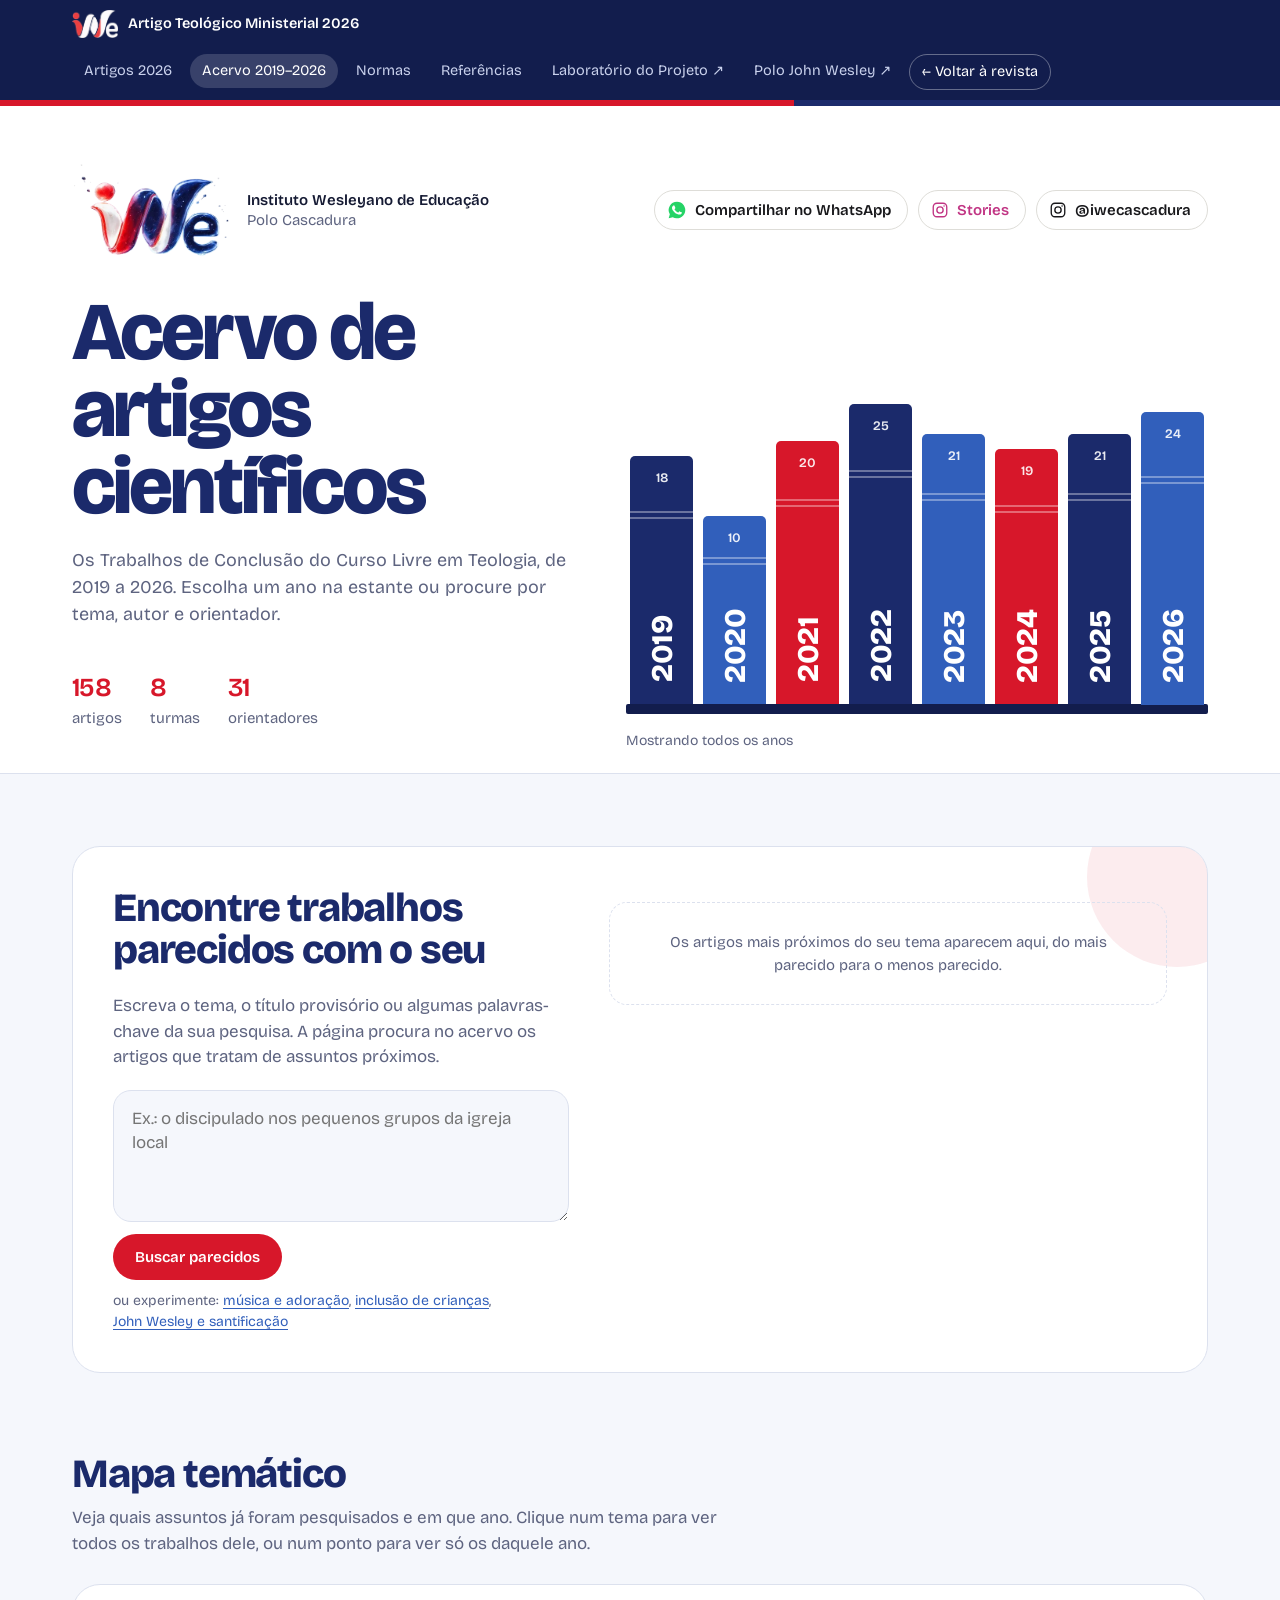
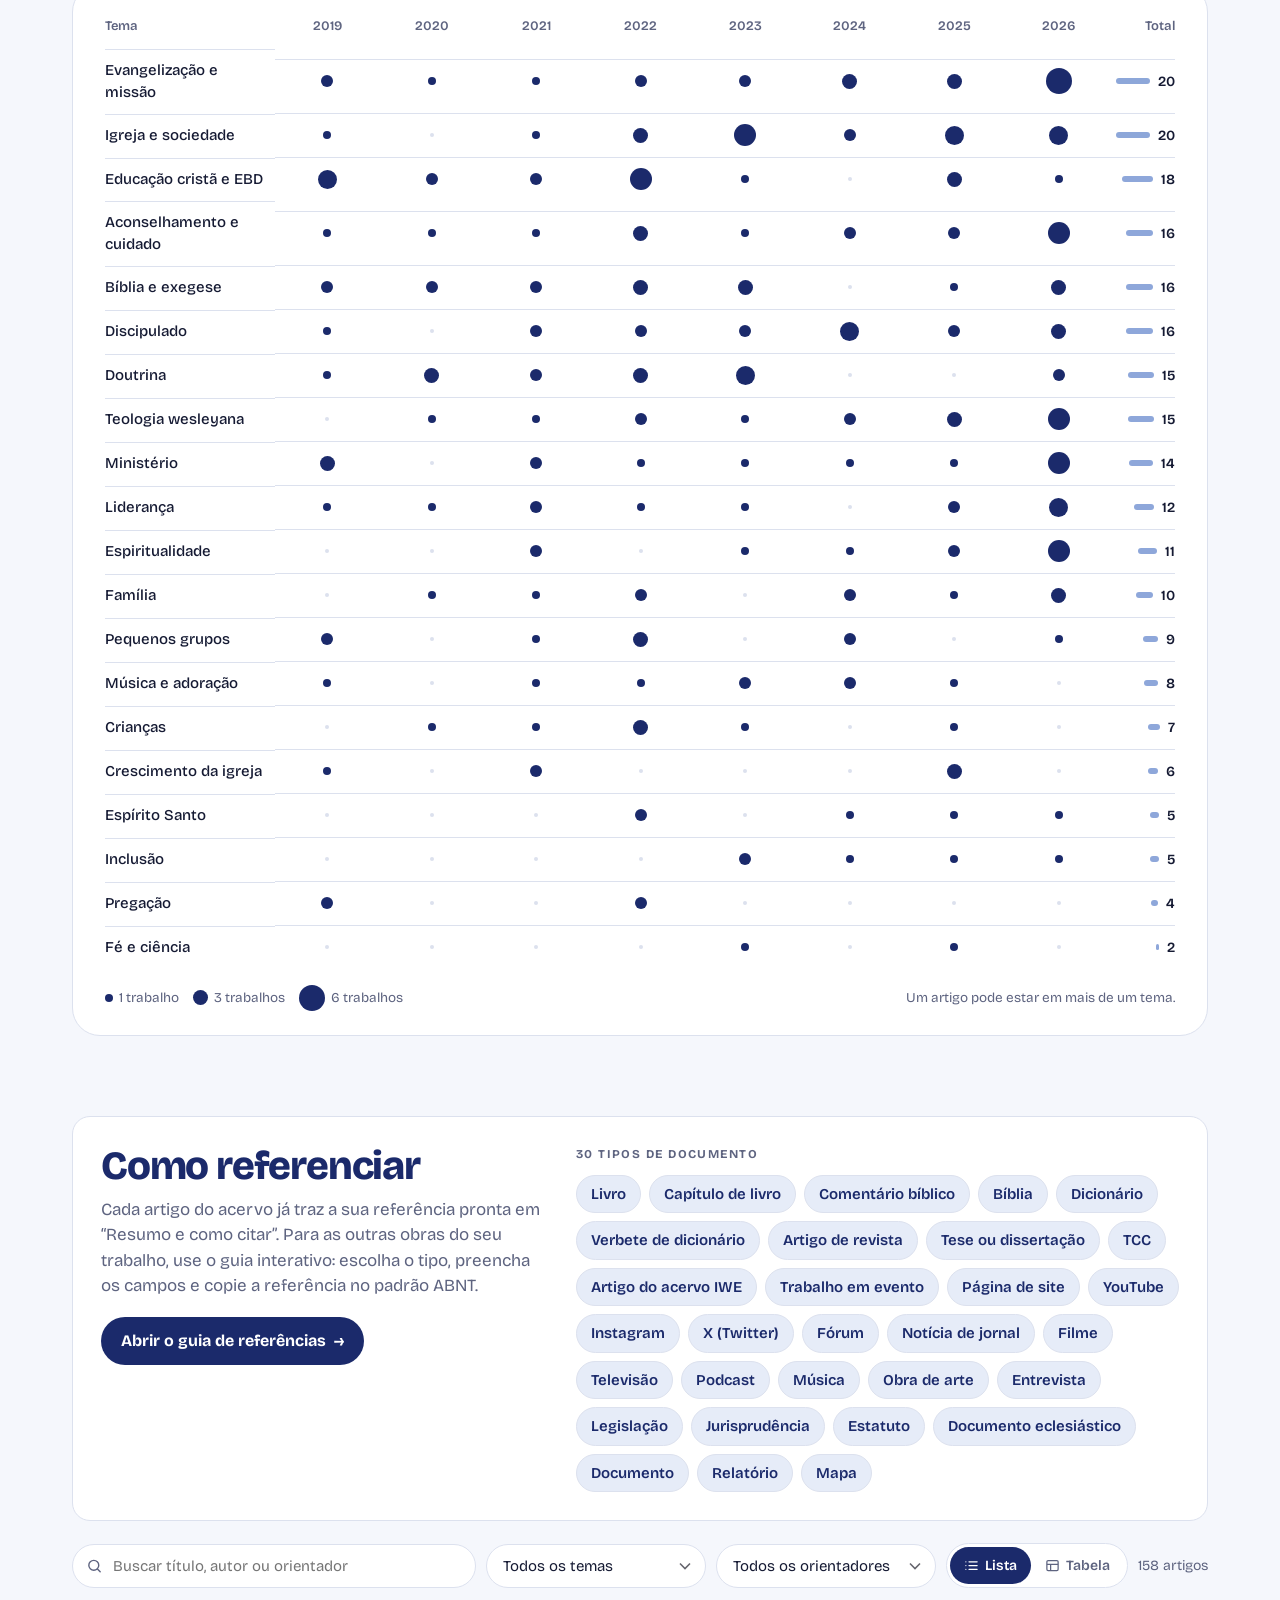
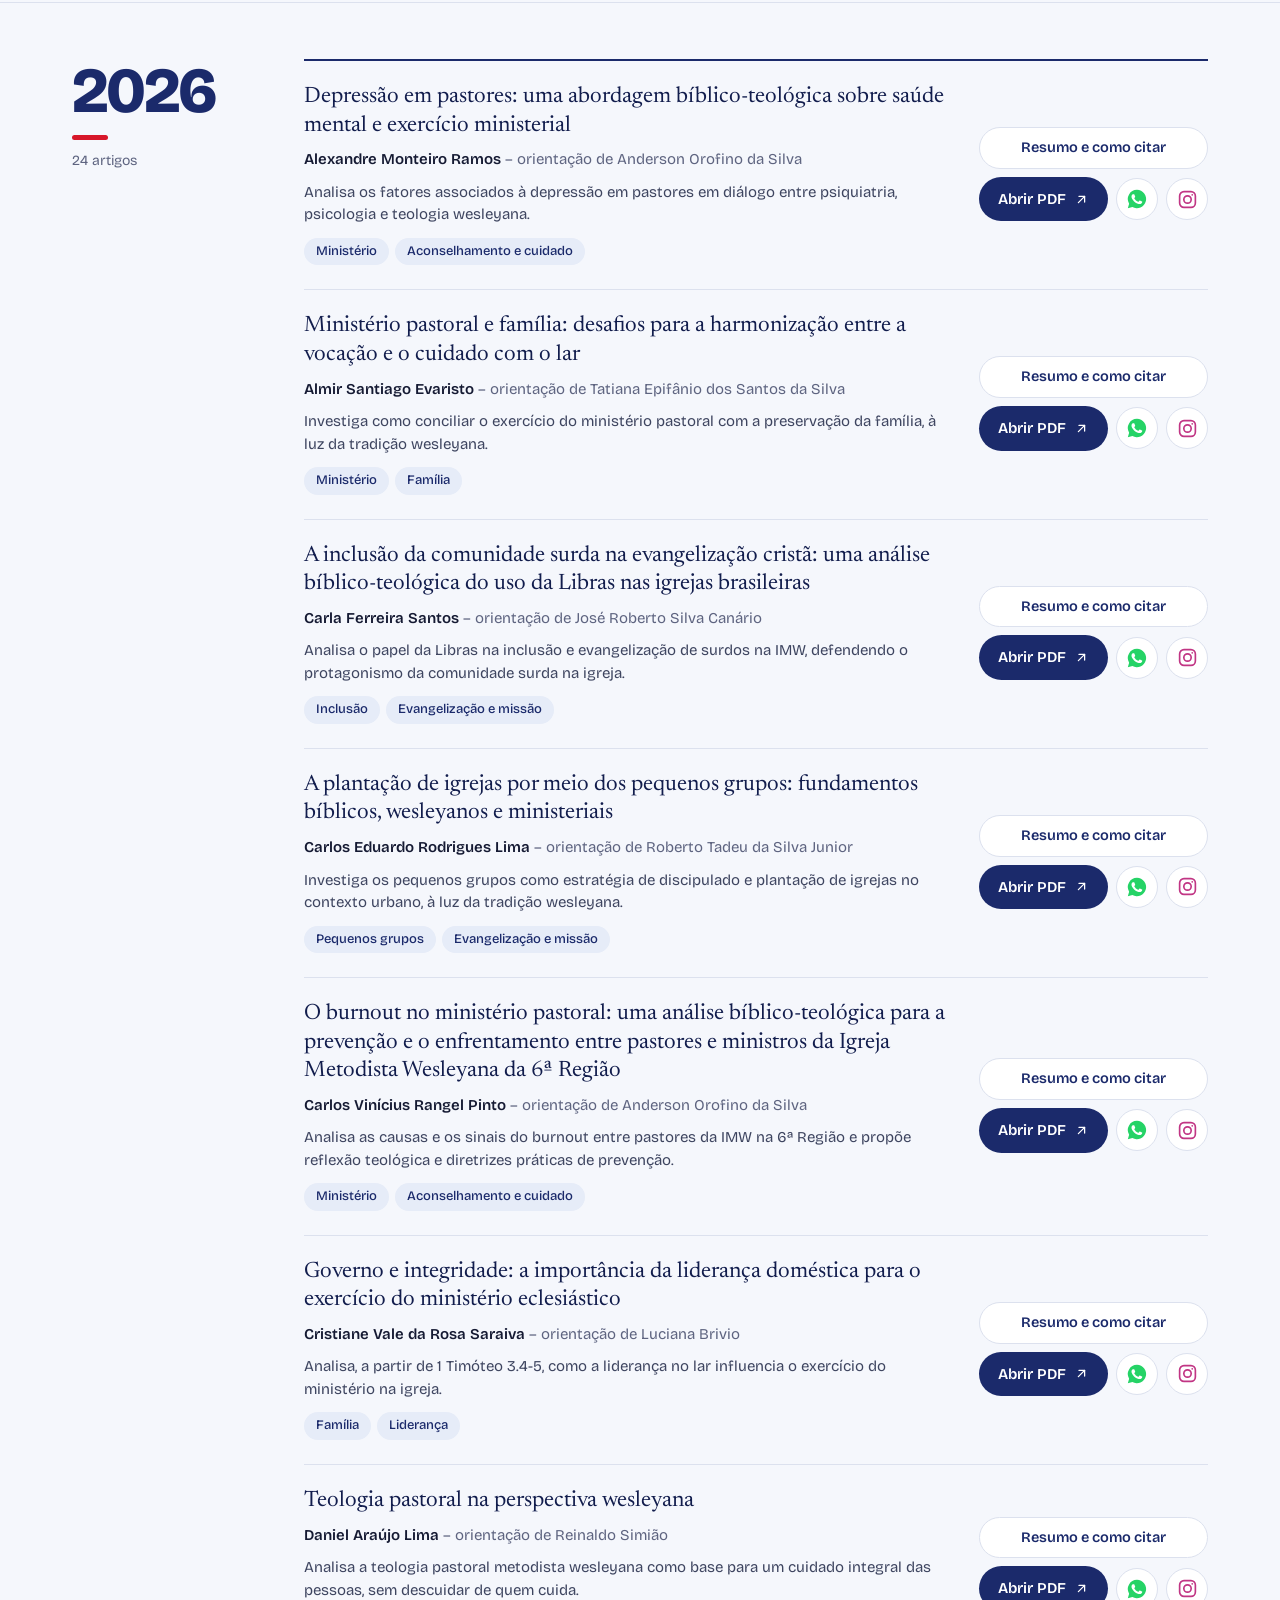
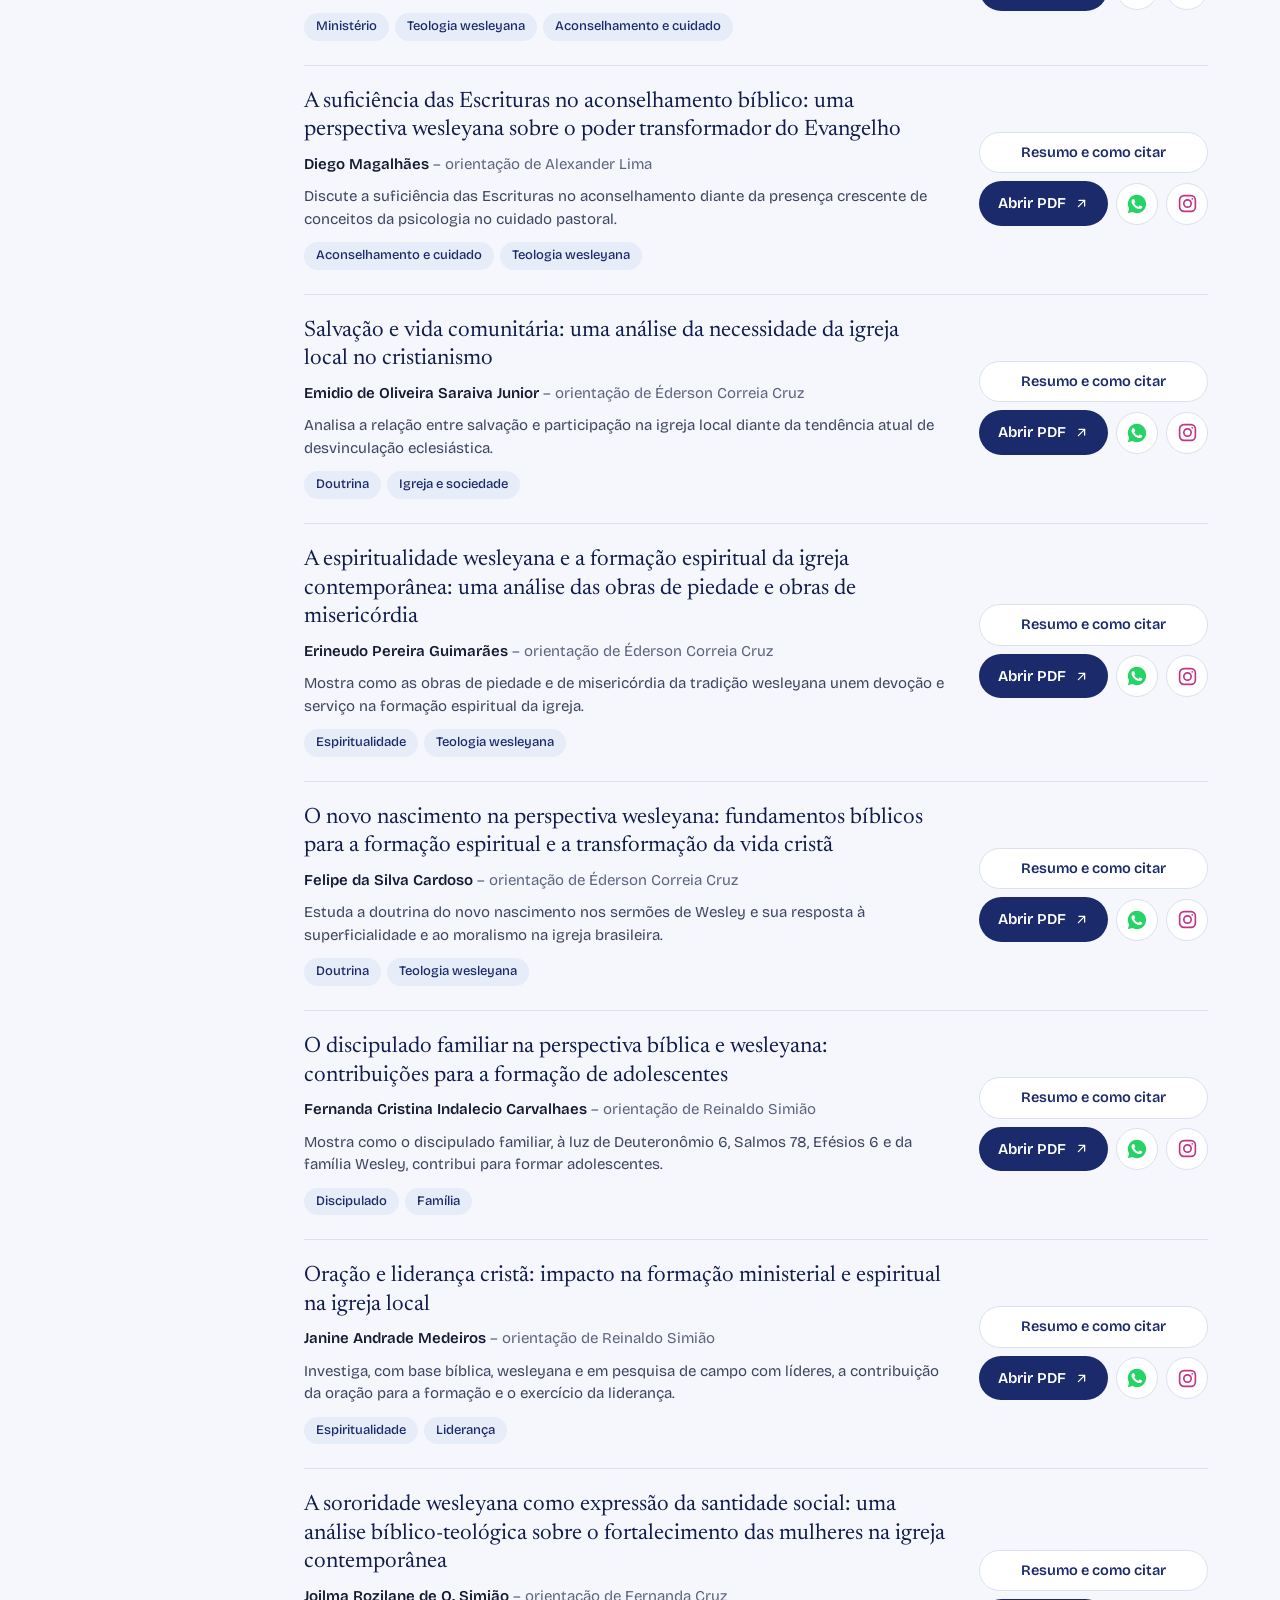
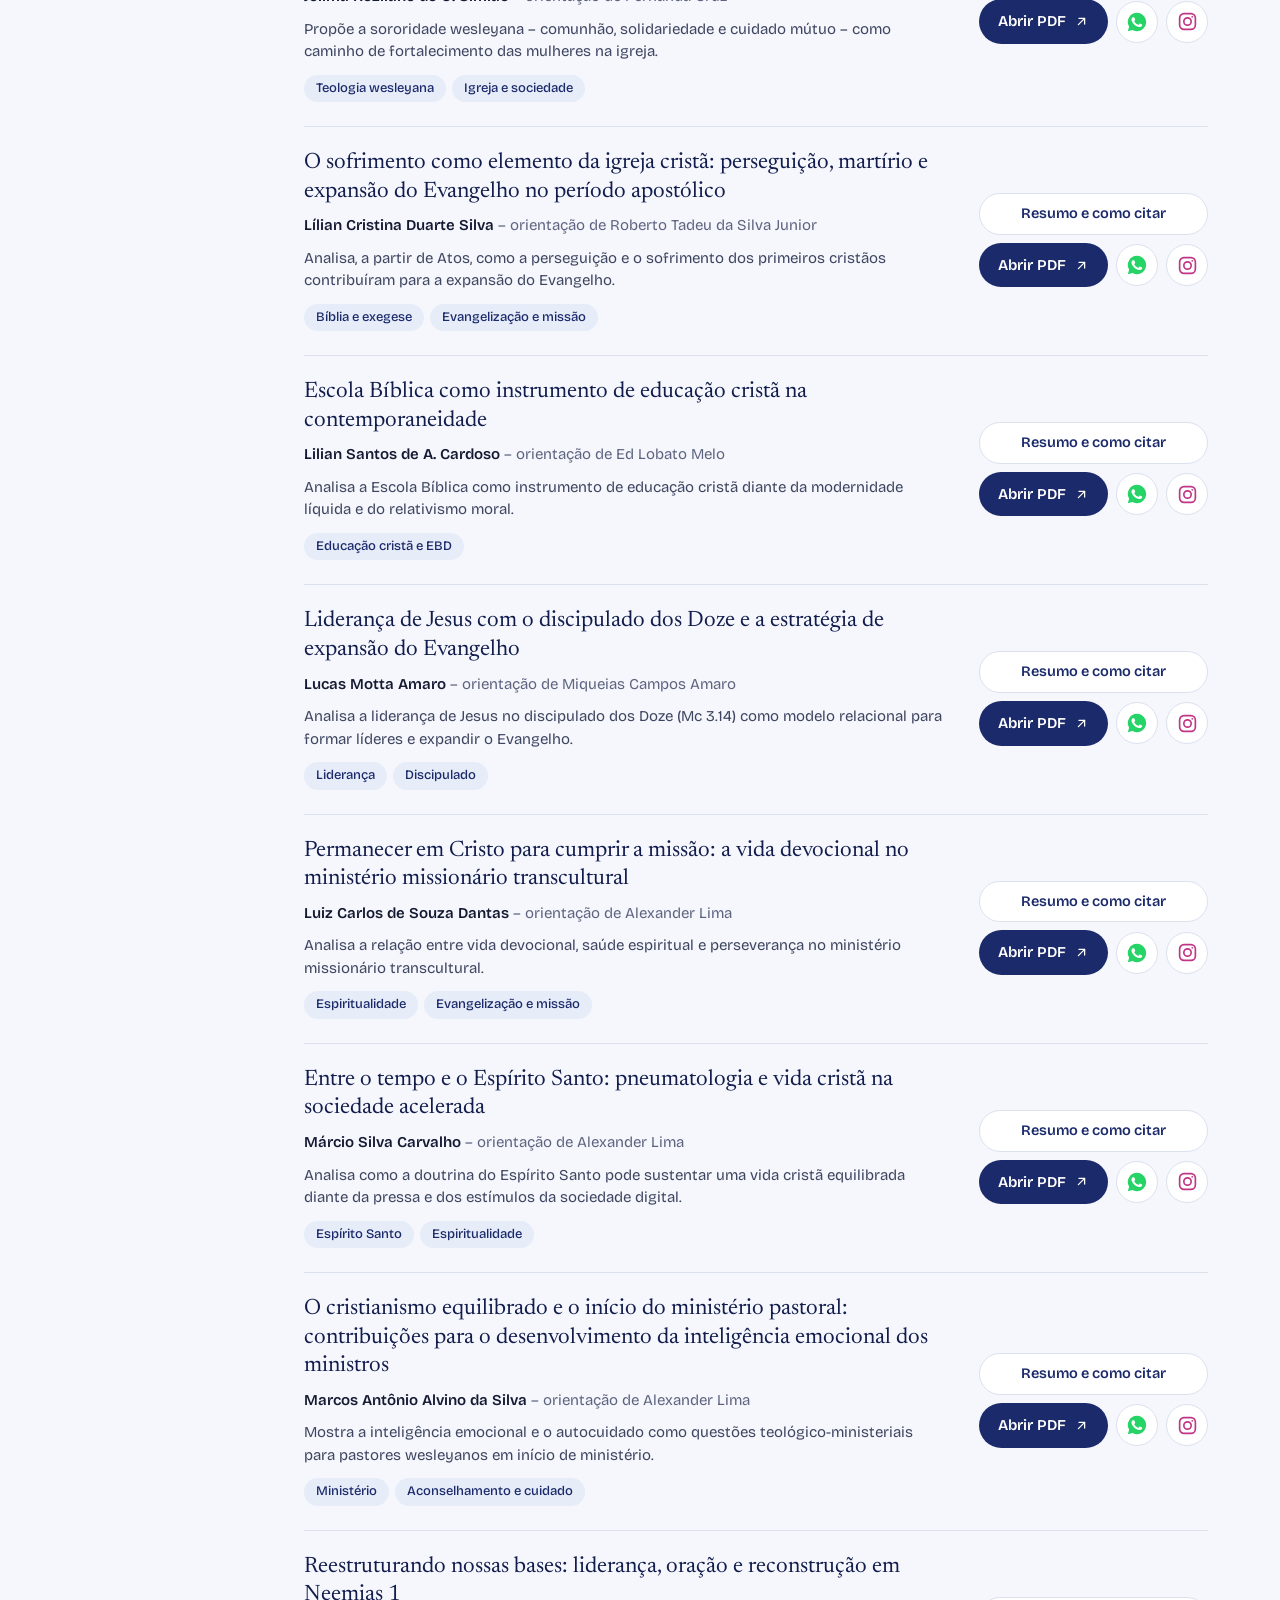
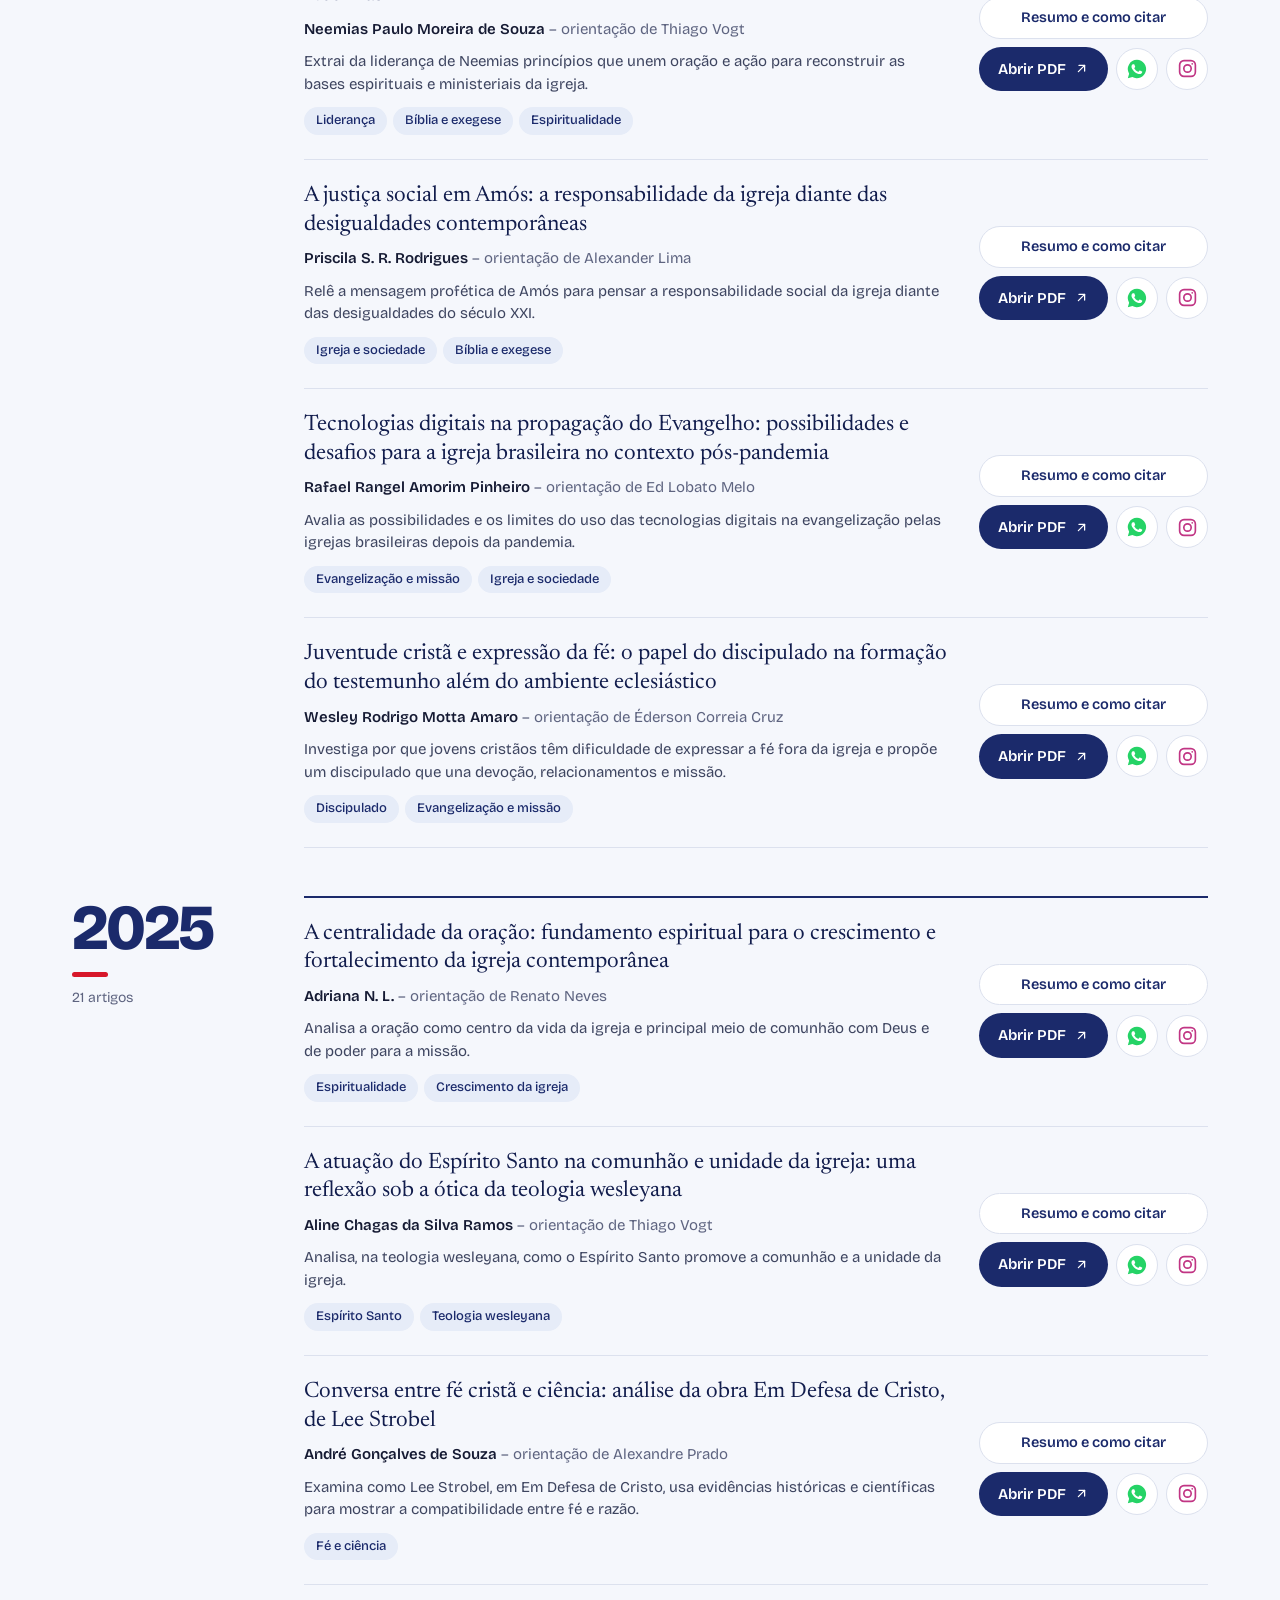
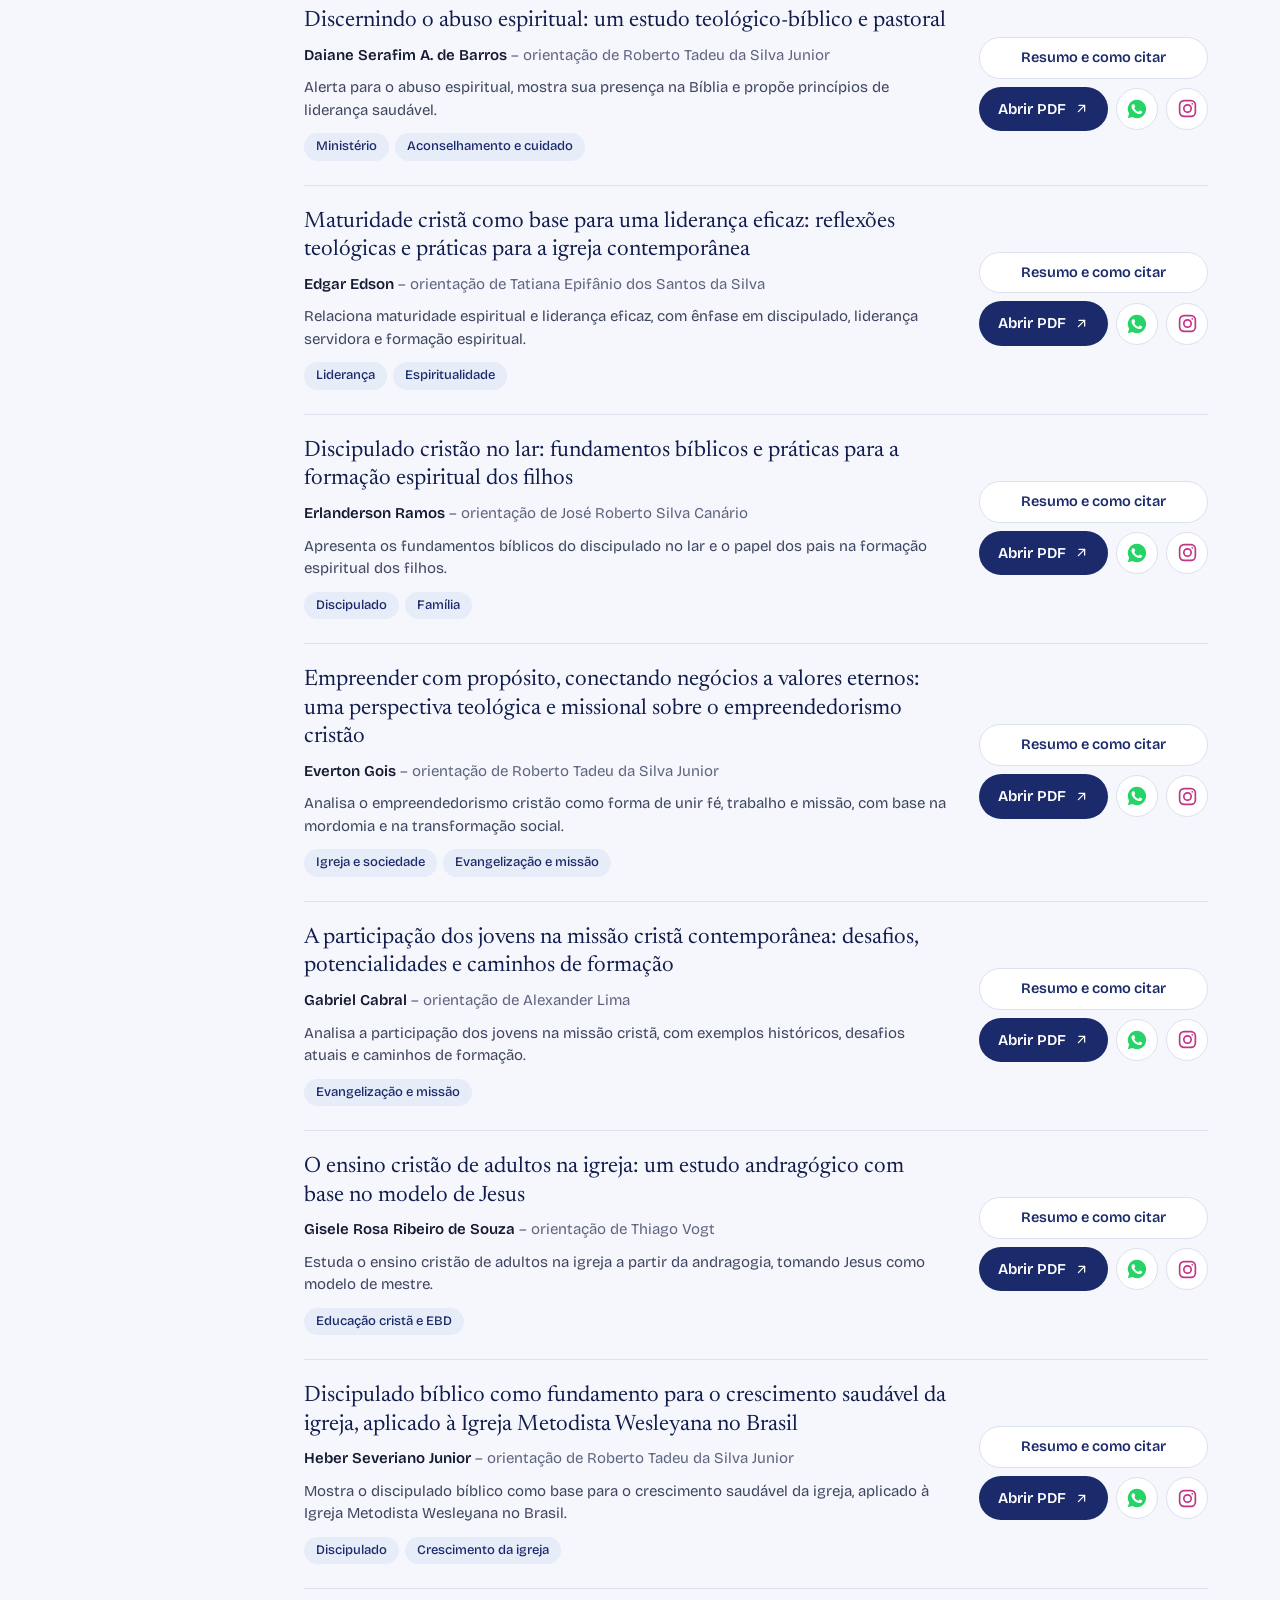
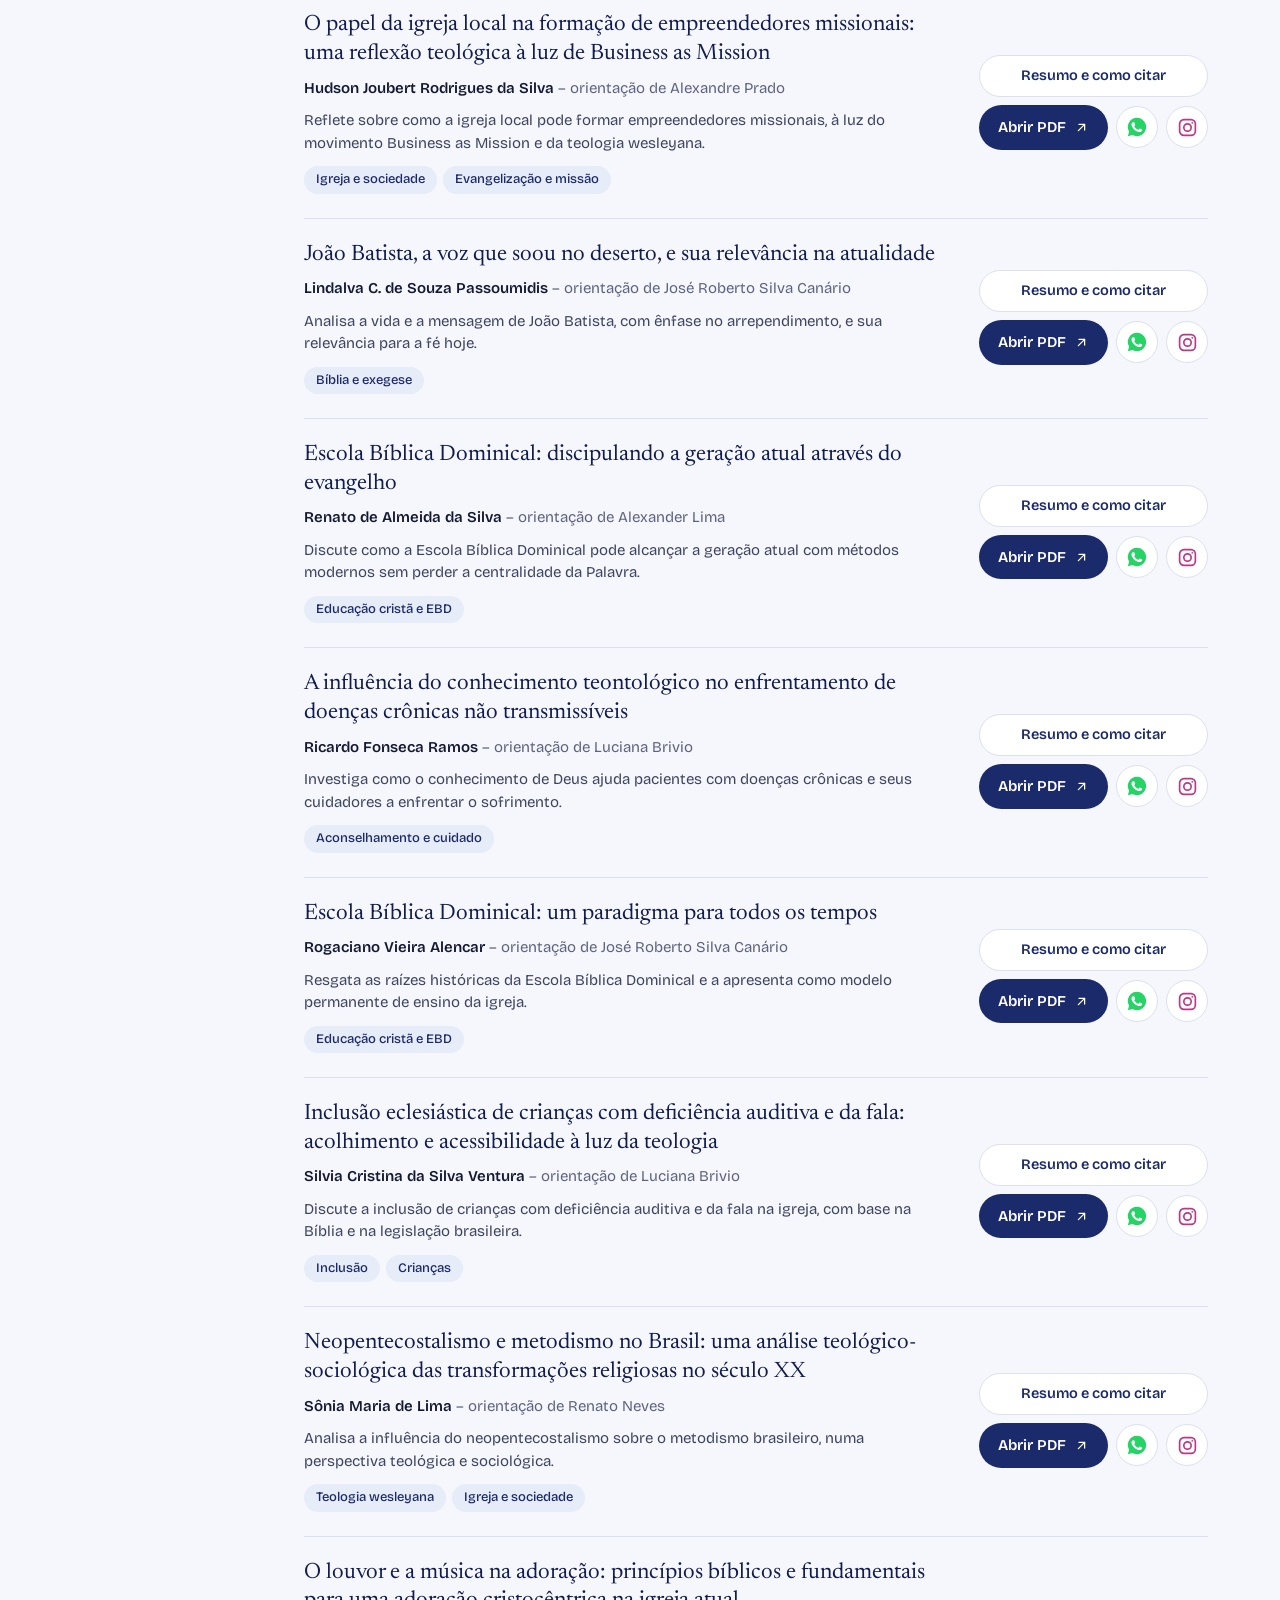
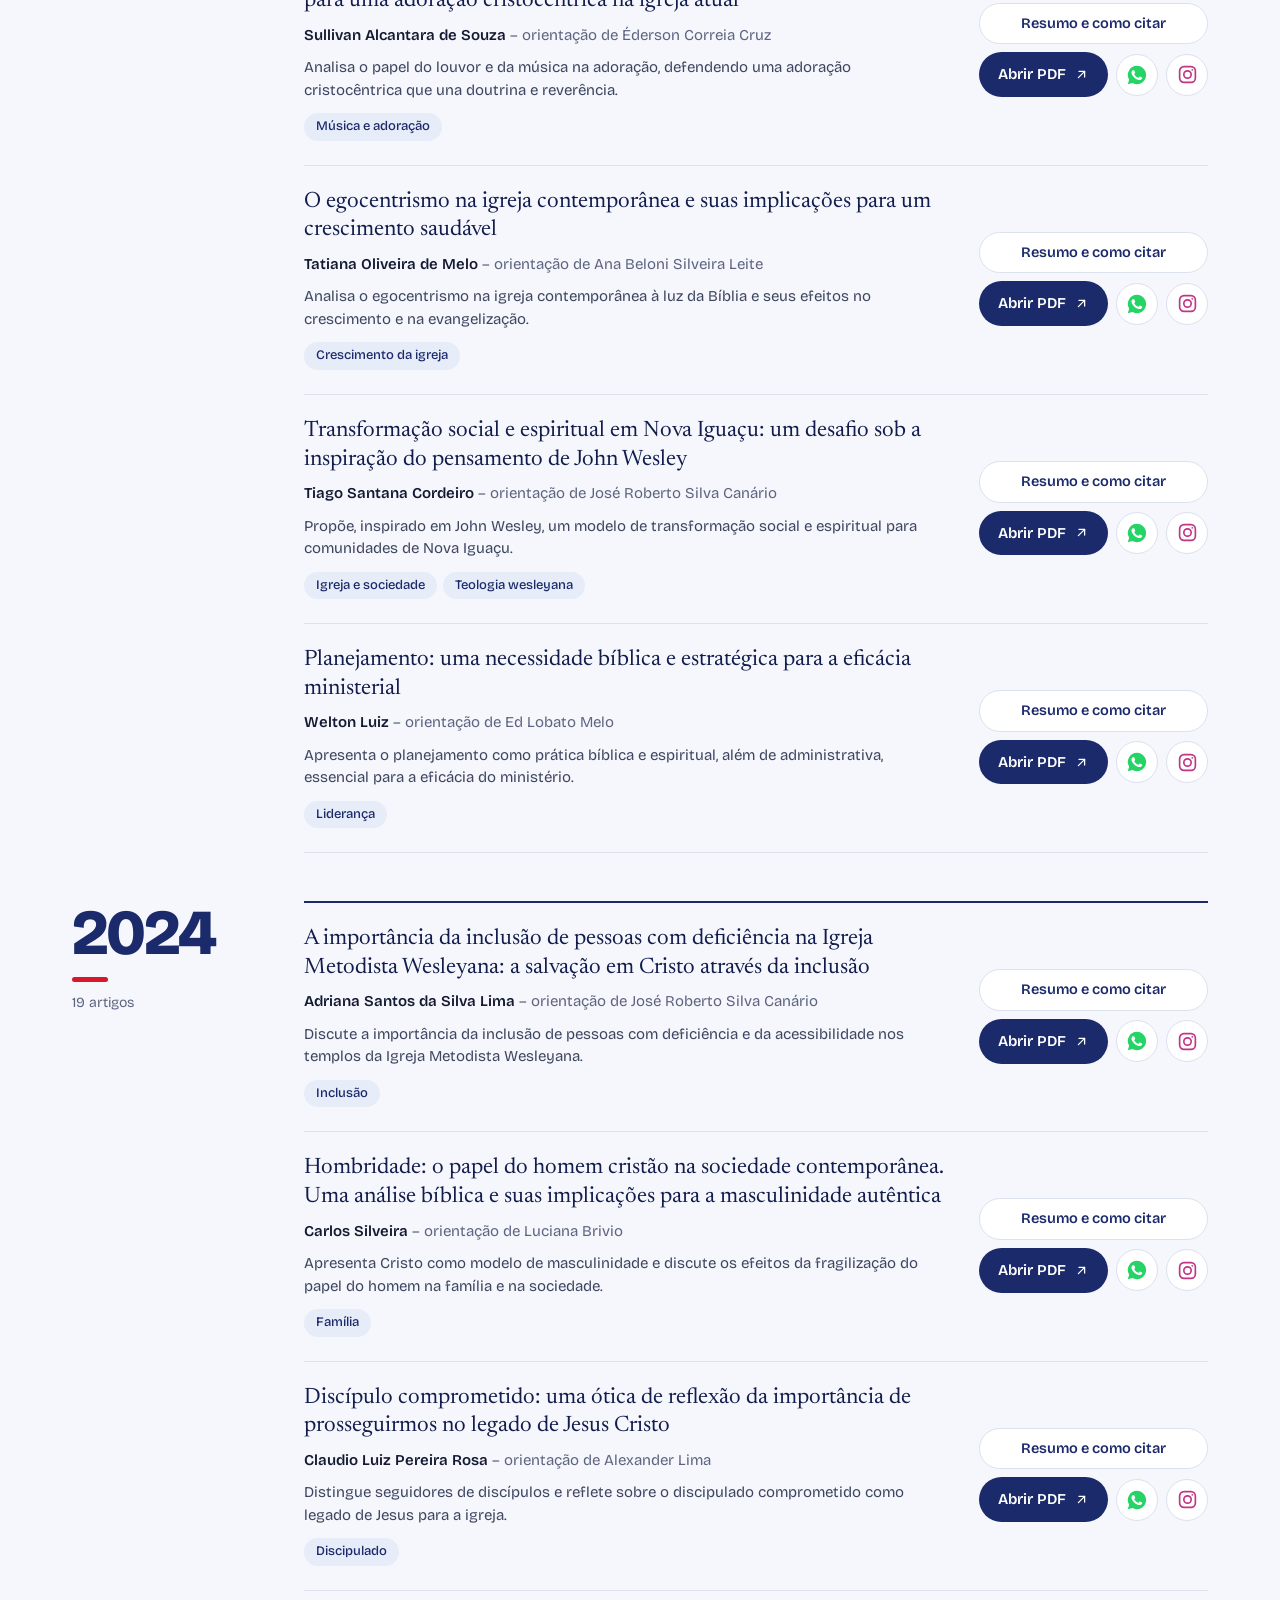
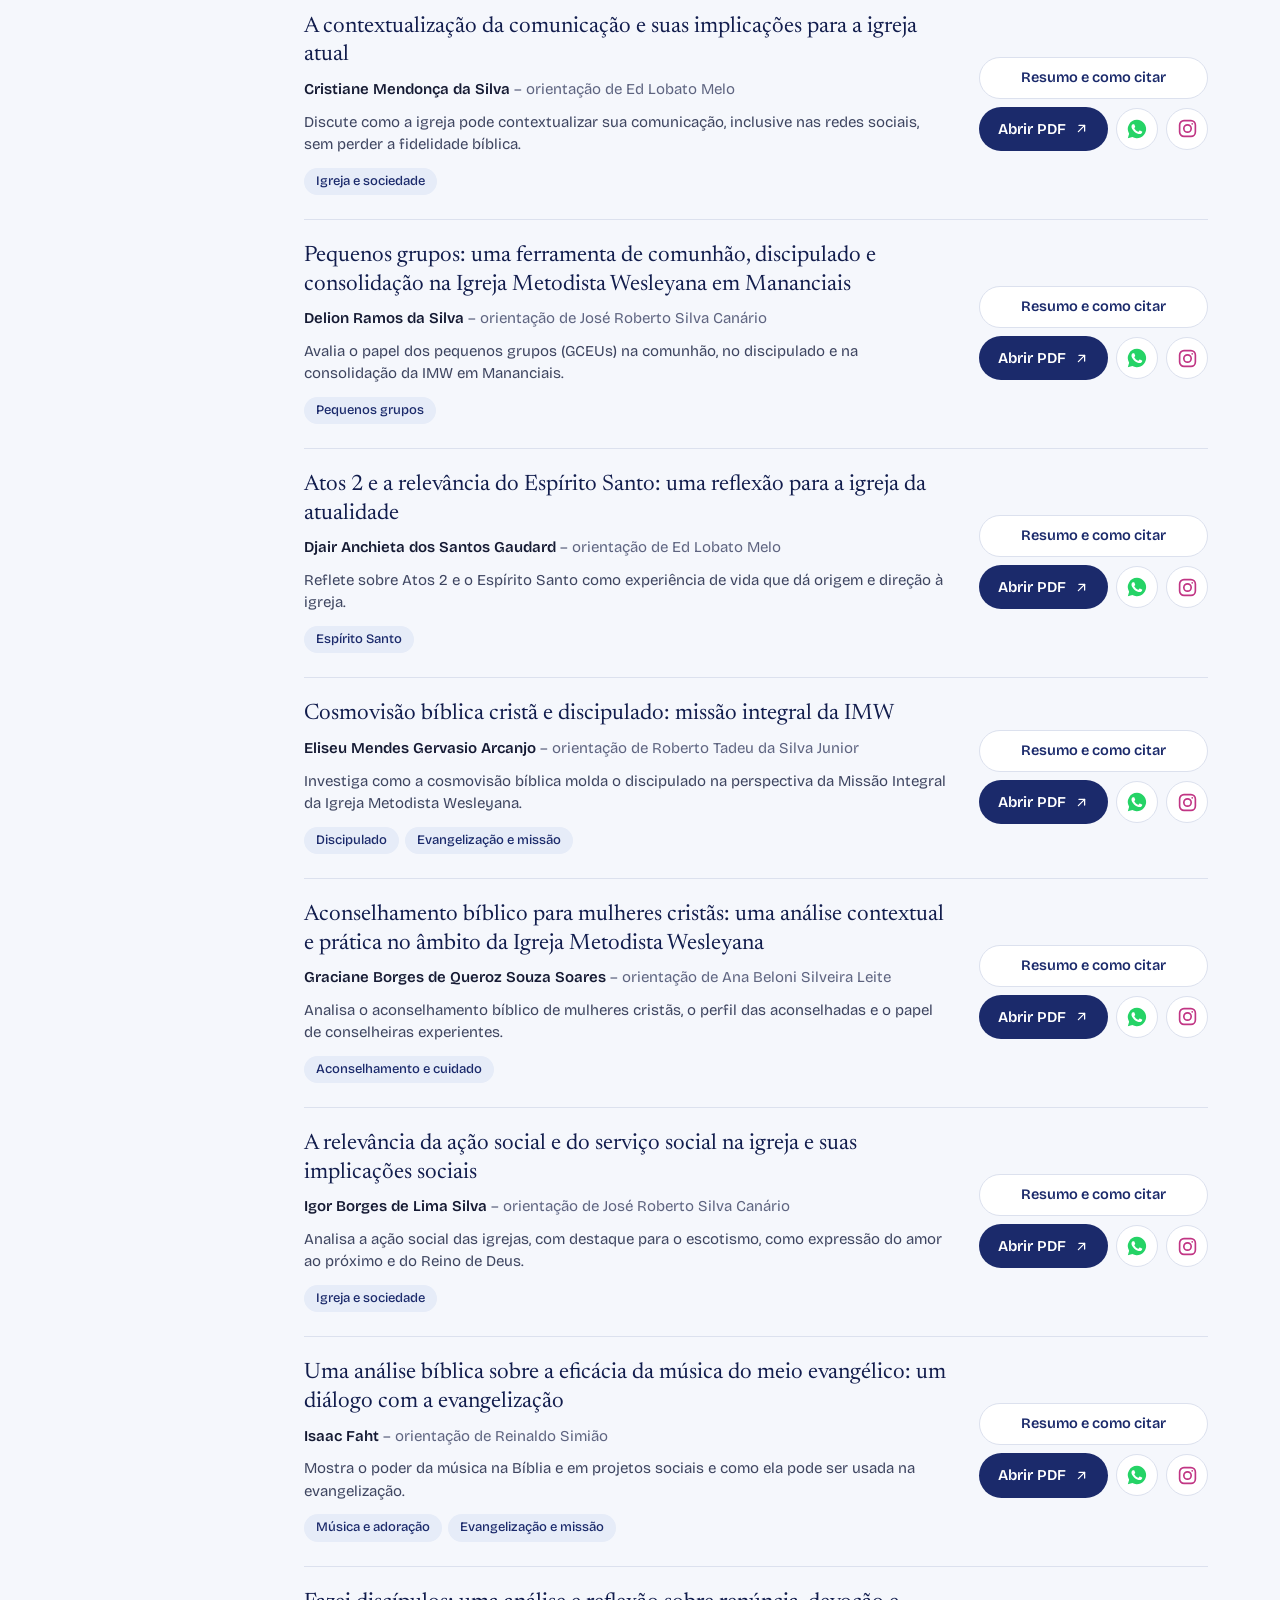
==== commit 98854402: "Inclui o Laboratório de Projeto de Pesquisa no menu do acervo Co-Authored-By: Claude Opus 5.5 <norep" ====
--- a/acervo.html
+++ b/acervo.html
@@ -369,6 +369,7 @@
     <li><a href="acervo.html" aria-current="page">Acervo 2019–2026</a></li>
     <li><a href="normas.html">Normas</a></li>
     <li><a href="referencias.html">Referências</a></li>
+    <li><a href="https://alexandrebeloniimw-cmyk.github.io/laboratorio-projeto-pesquisa/" target="_blank" rel="noopener" title="Laboratório de Projeto de Pesquisa: construa seu projeto passo a passo (abre em nova aba)">Laboratório do Projeto ↗</a></li>
     <li><a href="https://alexandrebeloniimw-cmyk.github.io/revista-iwe-2026/" target="_blank" rel="noopener" title="Revista 2026 do IWE Polo John Wesley (abre em nova aba)">Polo John Wesley ↗</a></li>
     <li><a href="./" class="rv-back">← Voltar à revista</a></li>
   </ul>
@@ -851,7 +852,8 @@
 }
 const refHTML=x=>{const r=refParts(x);return `${esc(r.author)}. <b>${esc(r.main)}</b>${esc(r.sub)}.${esc(r.tail)}`};
 const refText=x=>{const r=refParts(x);return `${r.author}. ${r.main}${r.sub}.${r.tail}`};
-const citeText=x=>`(${lastName(x.a)}, ${x.y})`;
+const citeName=n=>lastName(n).toLowerCase().replace(/(^|[\s-])(\p{L})/gu,(m,a,b)=>a+b.toUpperCase()).replace(/ (De|Da|Do|Dos|Das|E) /g,m=>m.toLowerCase());
+const citeText=x=>`(${citeName(x.a)}, ${x.y})`; // NBR 10520:2023: só a inicial maiúscula
 
 async function copyOut(btn,html,text){
   const label=btn.textContent;
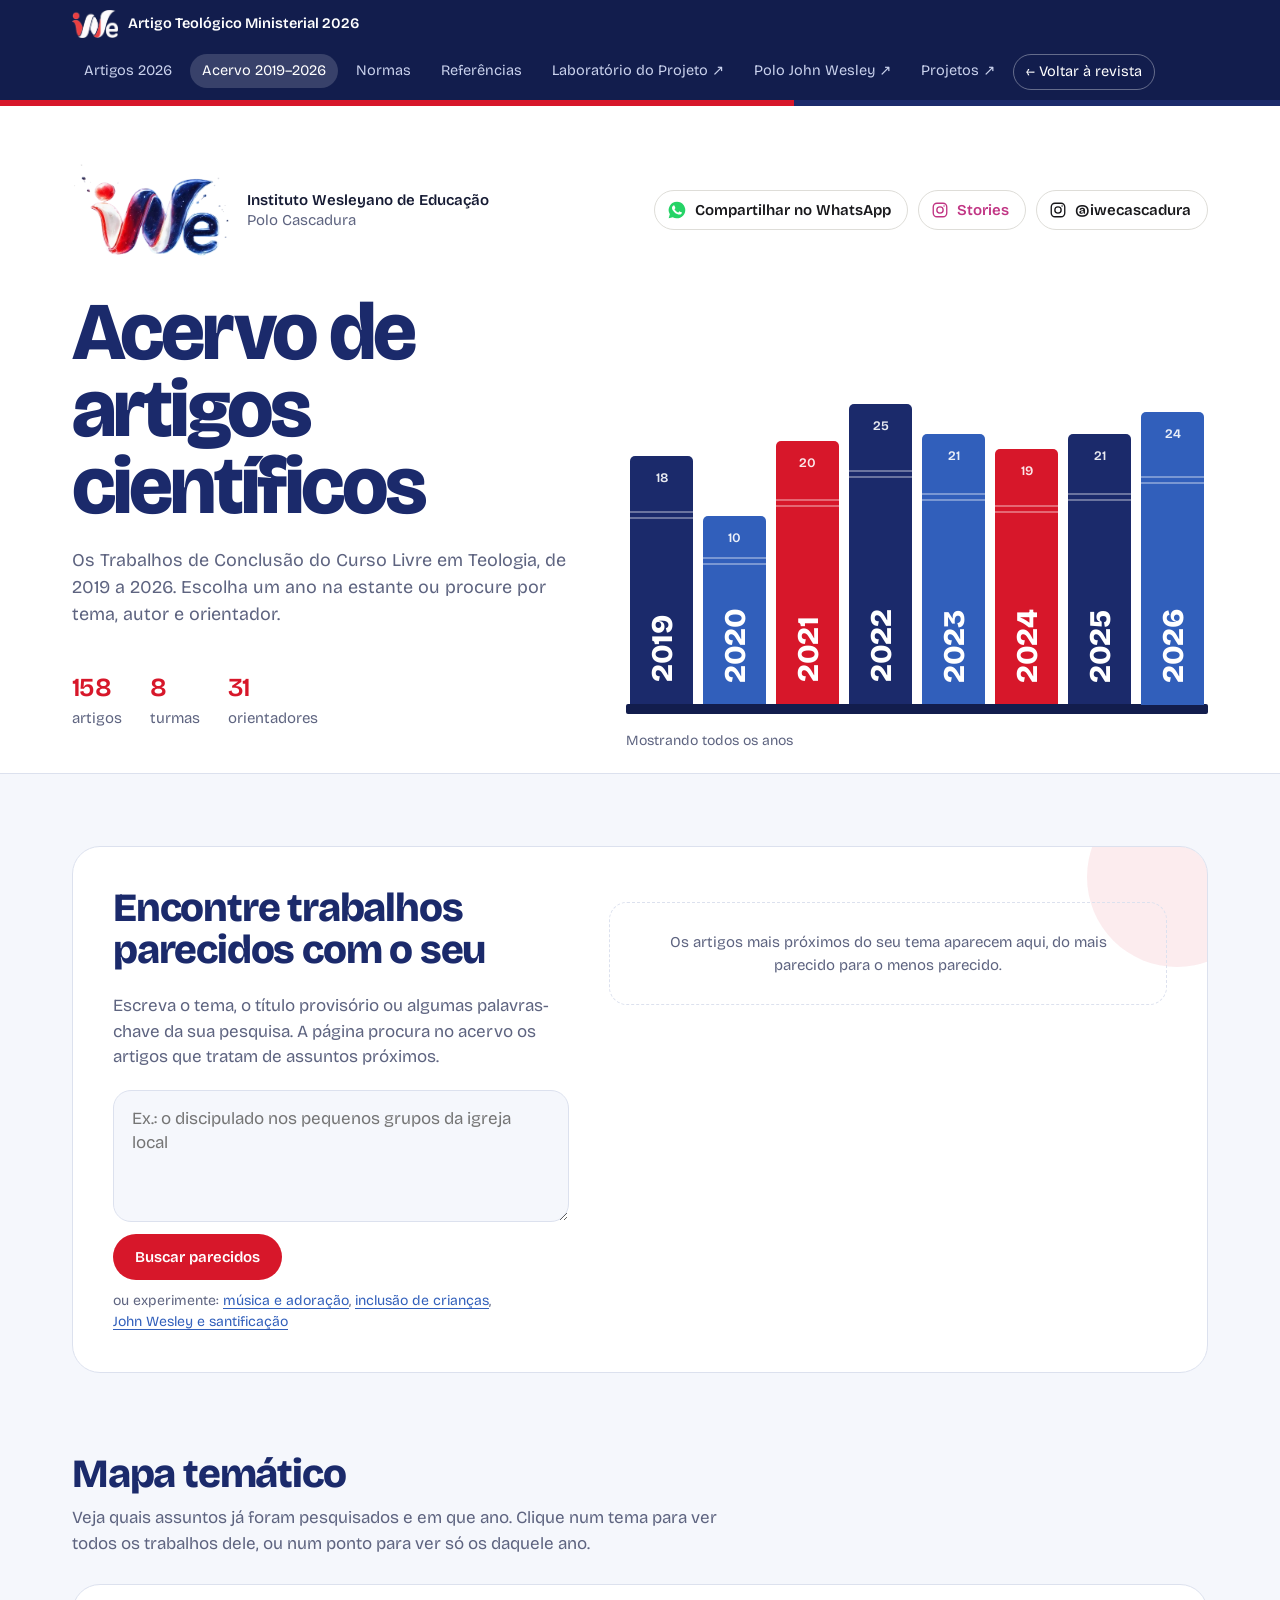
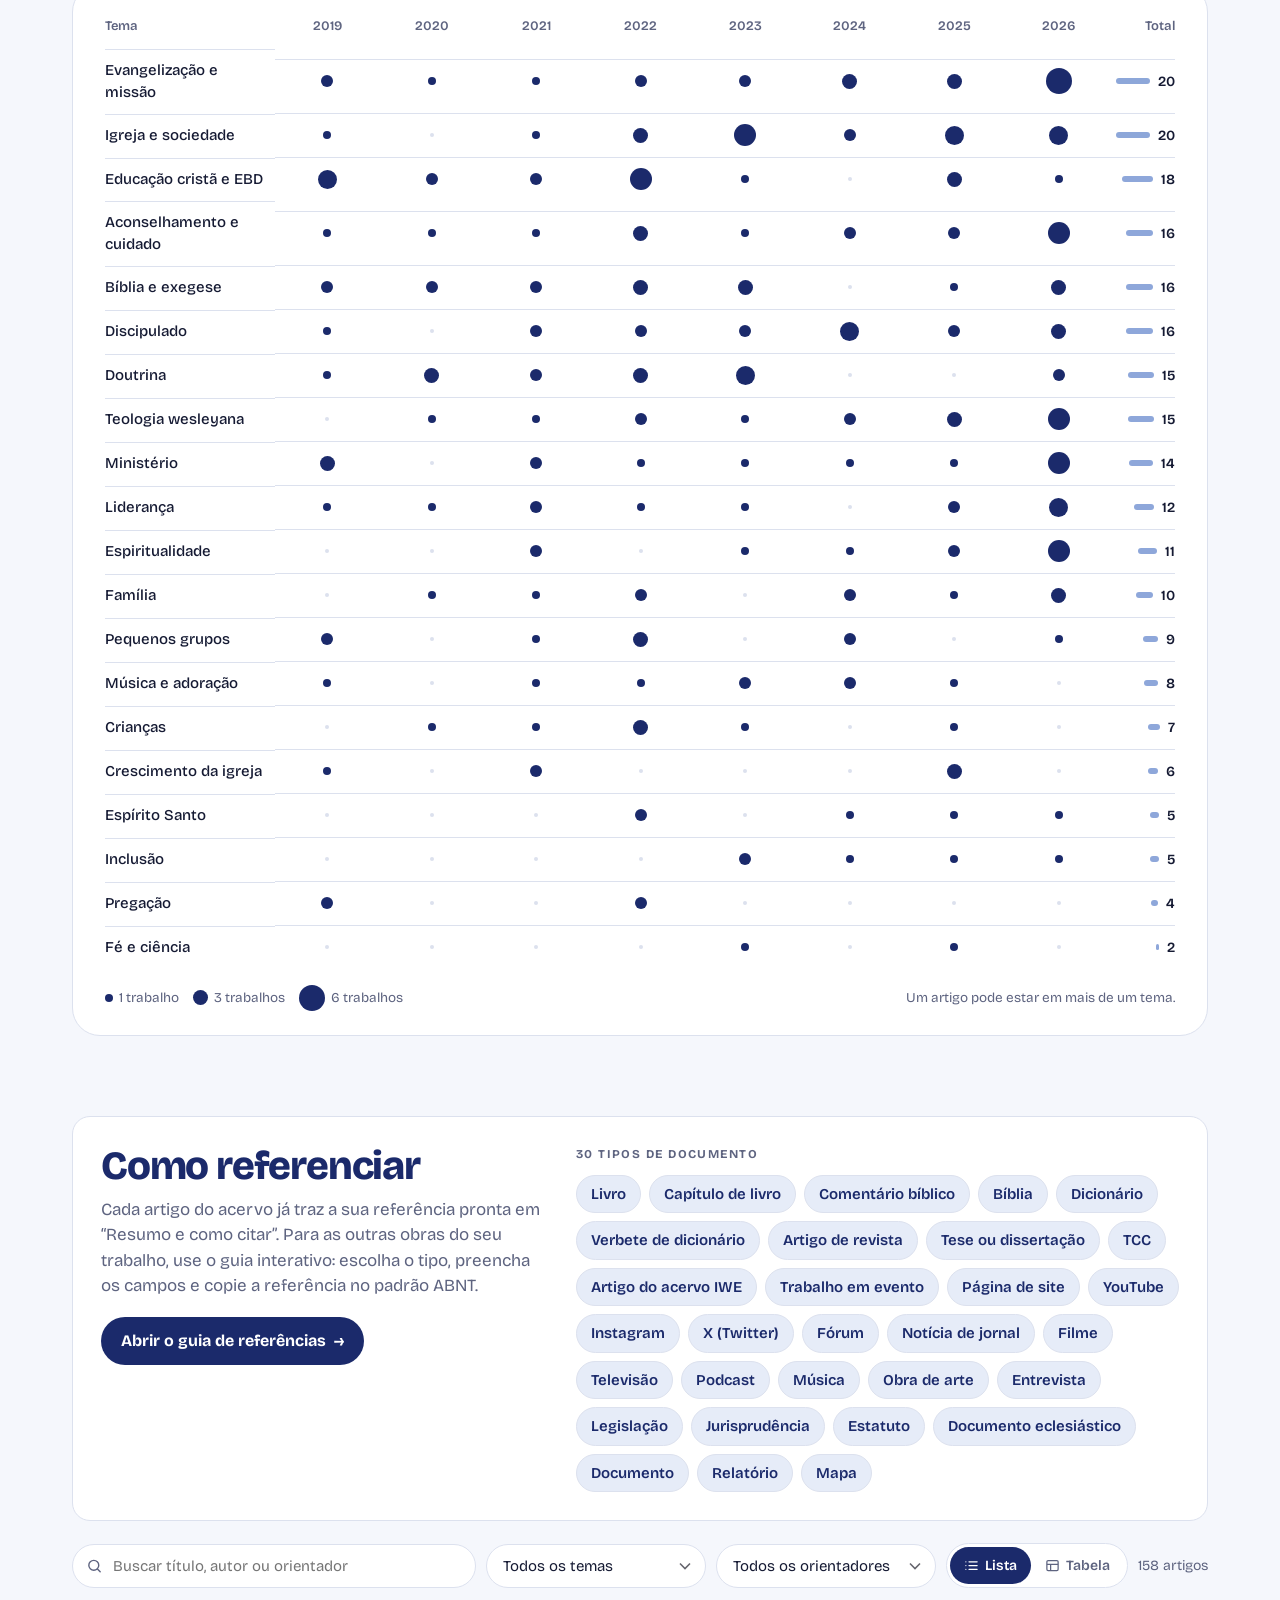
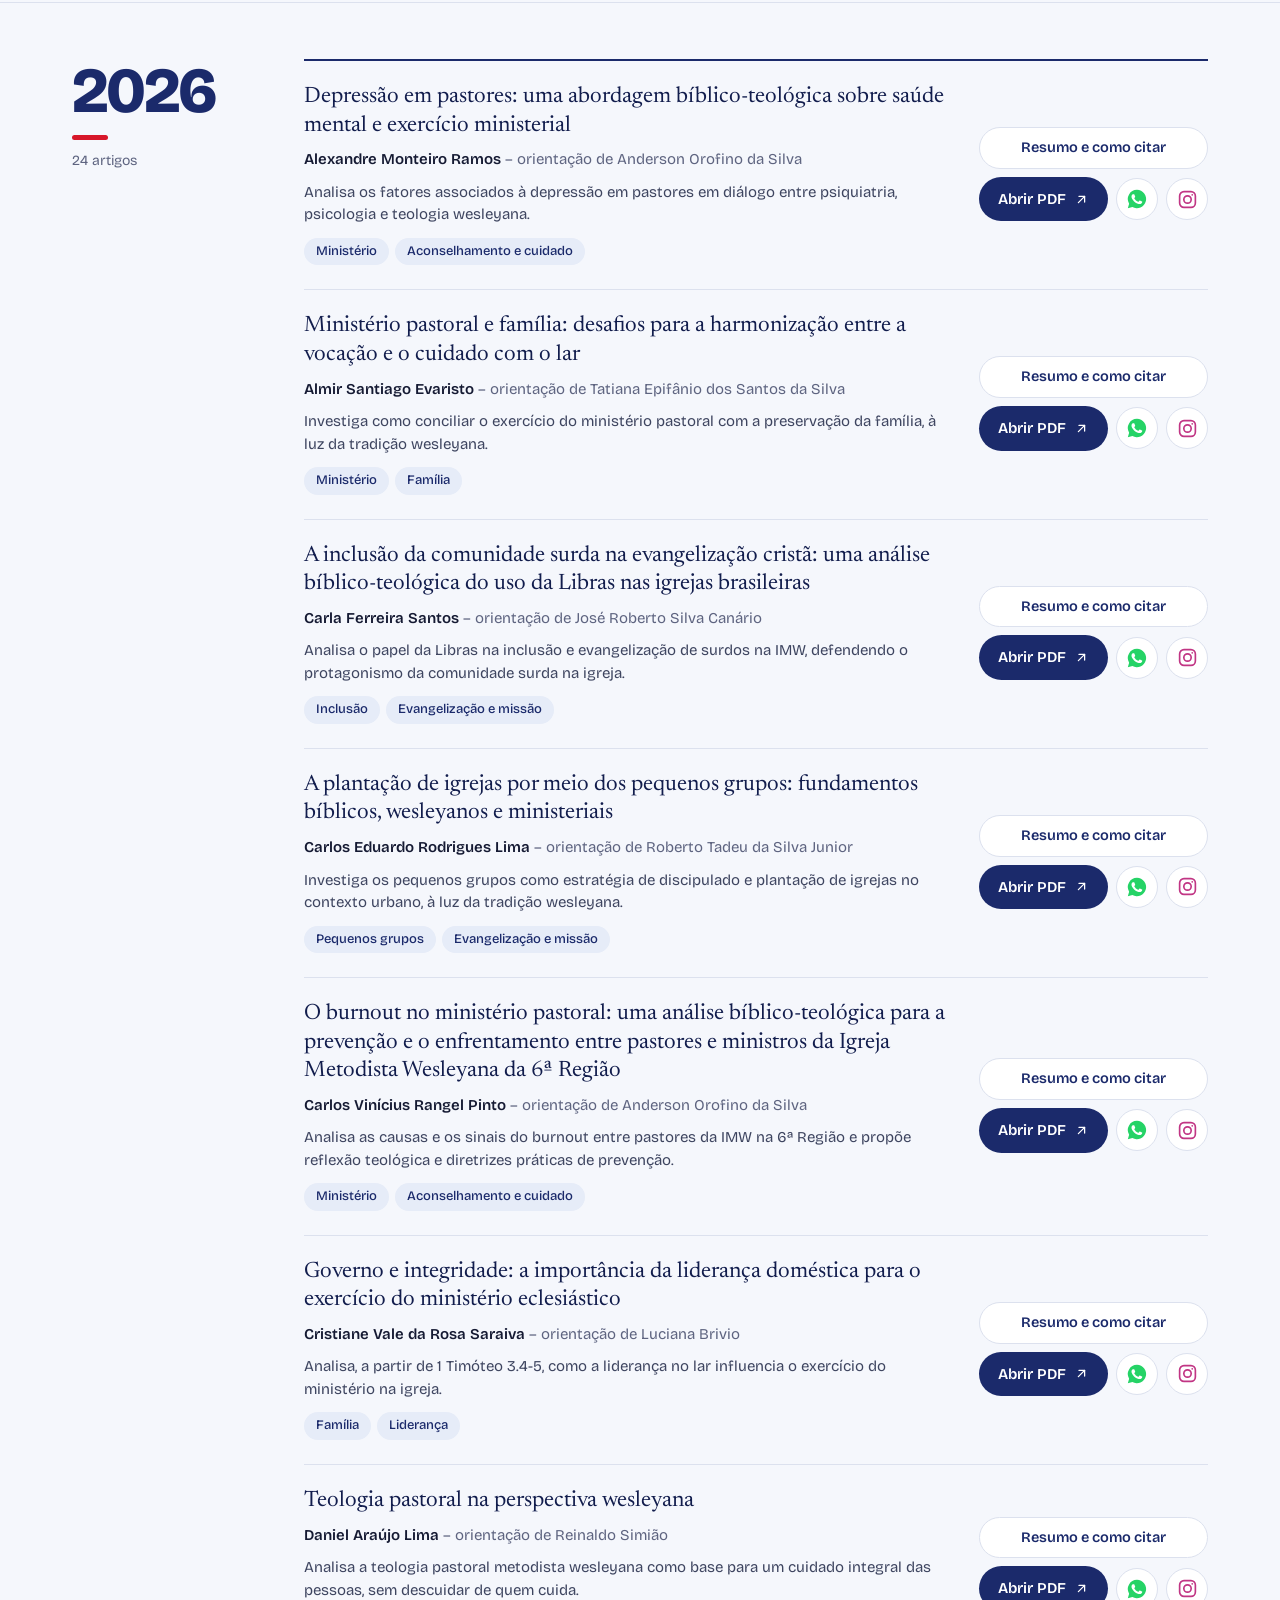
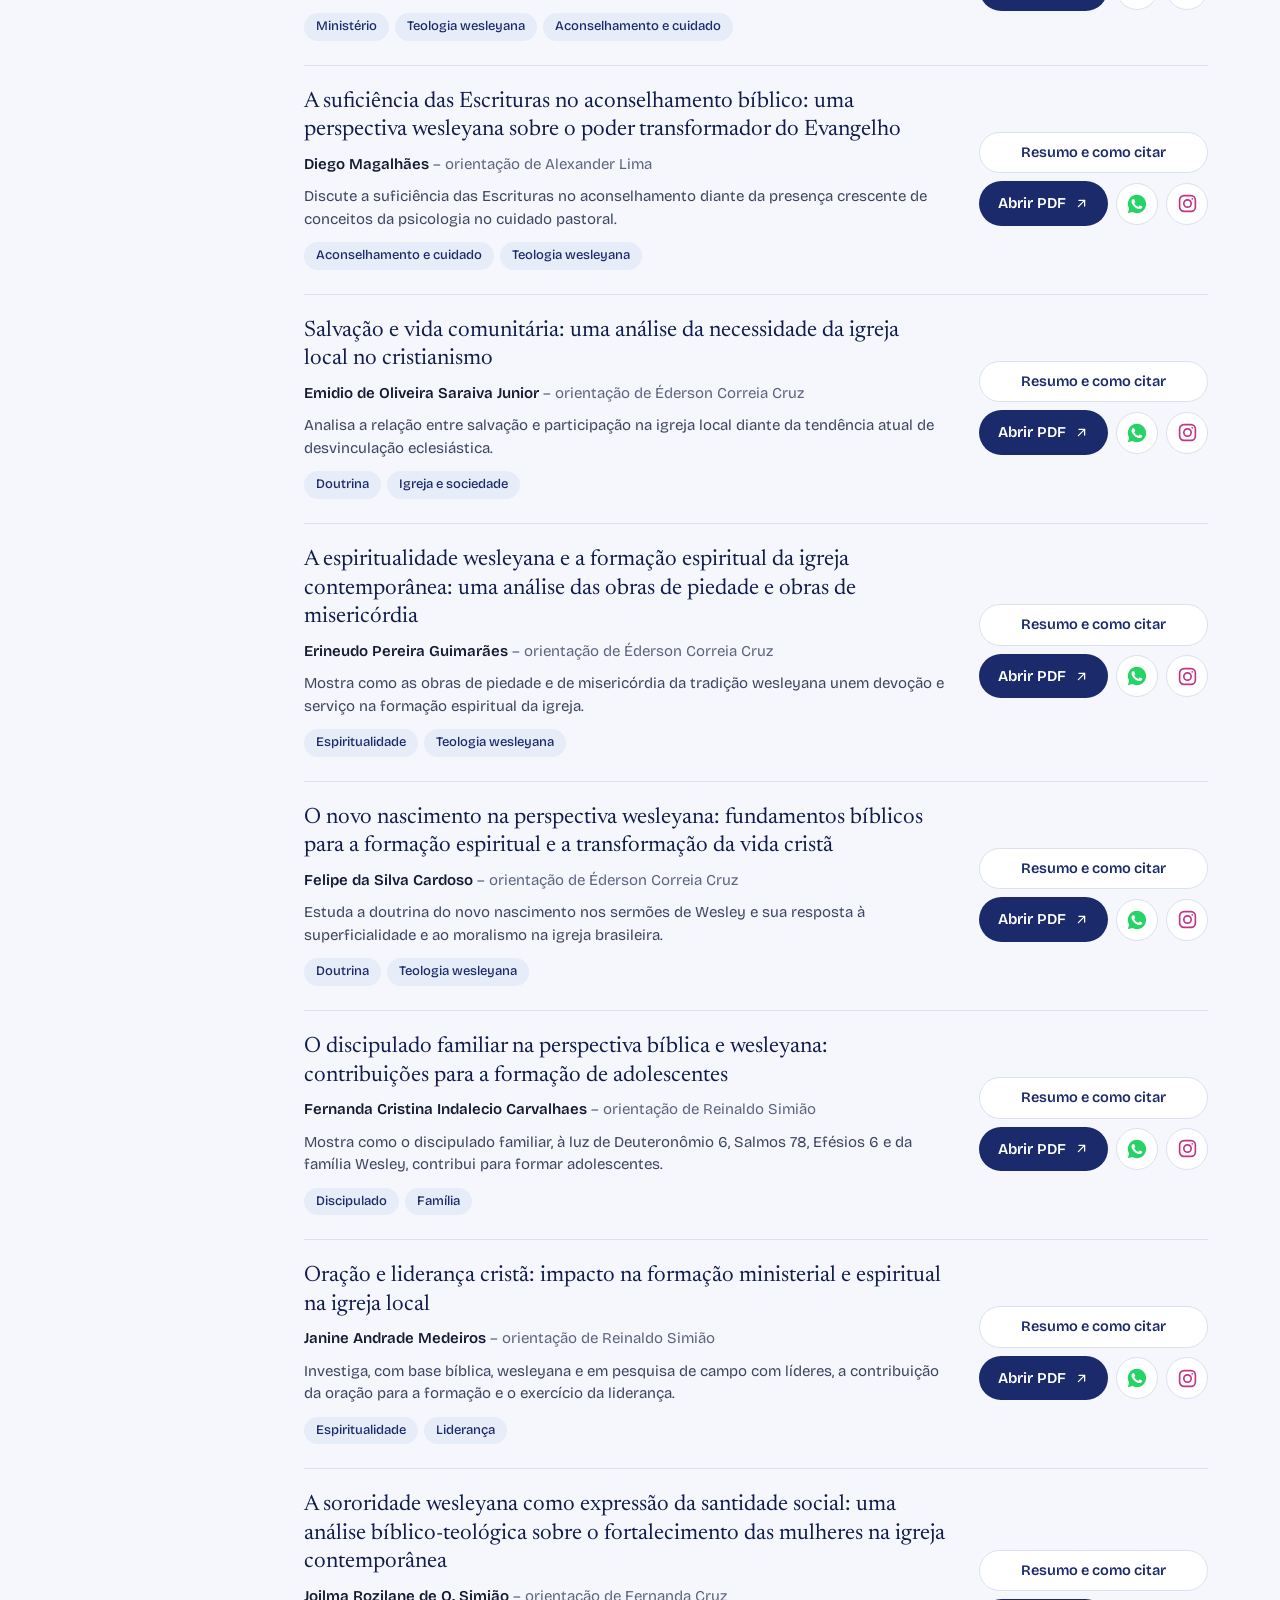
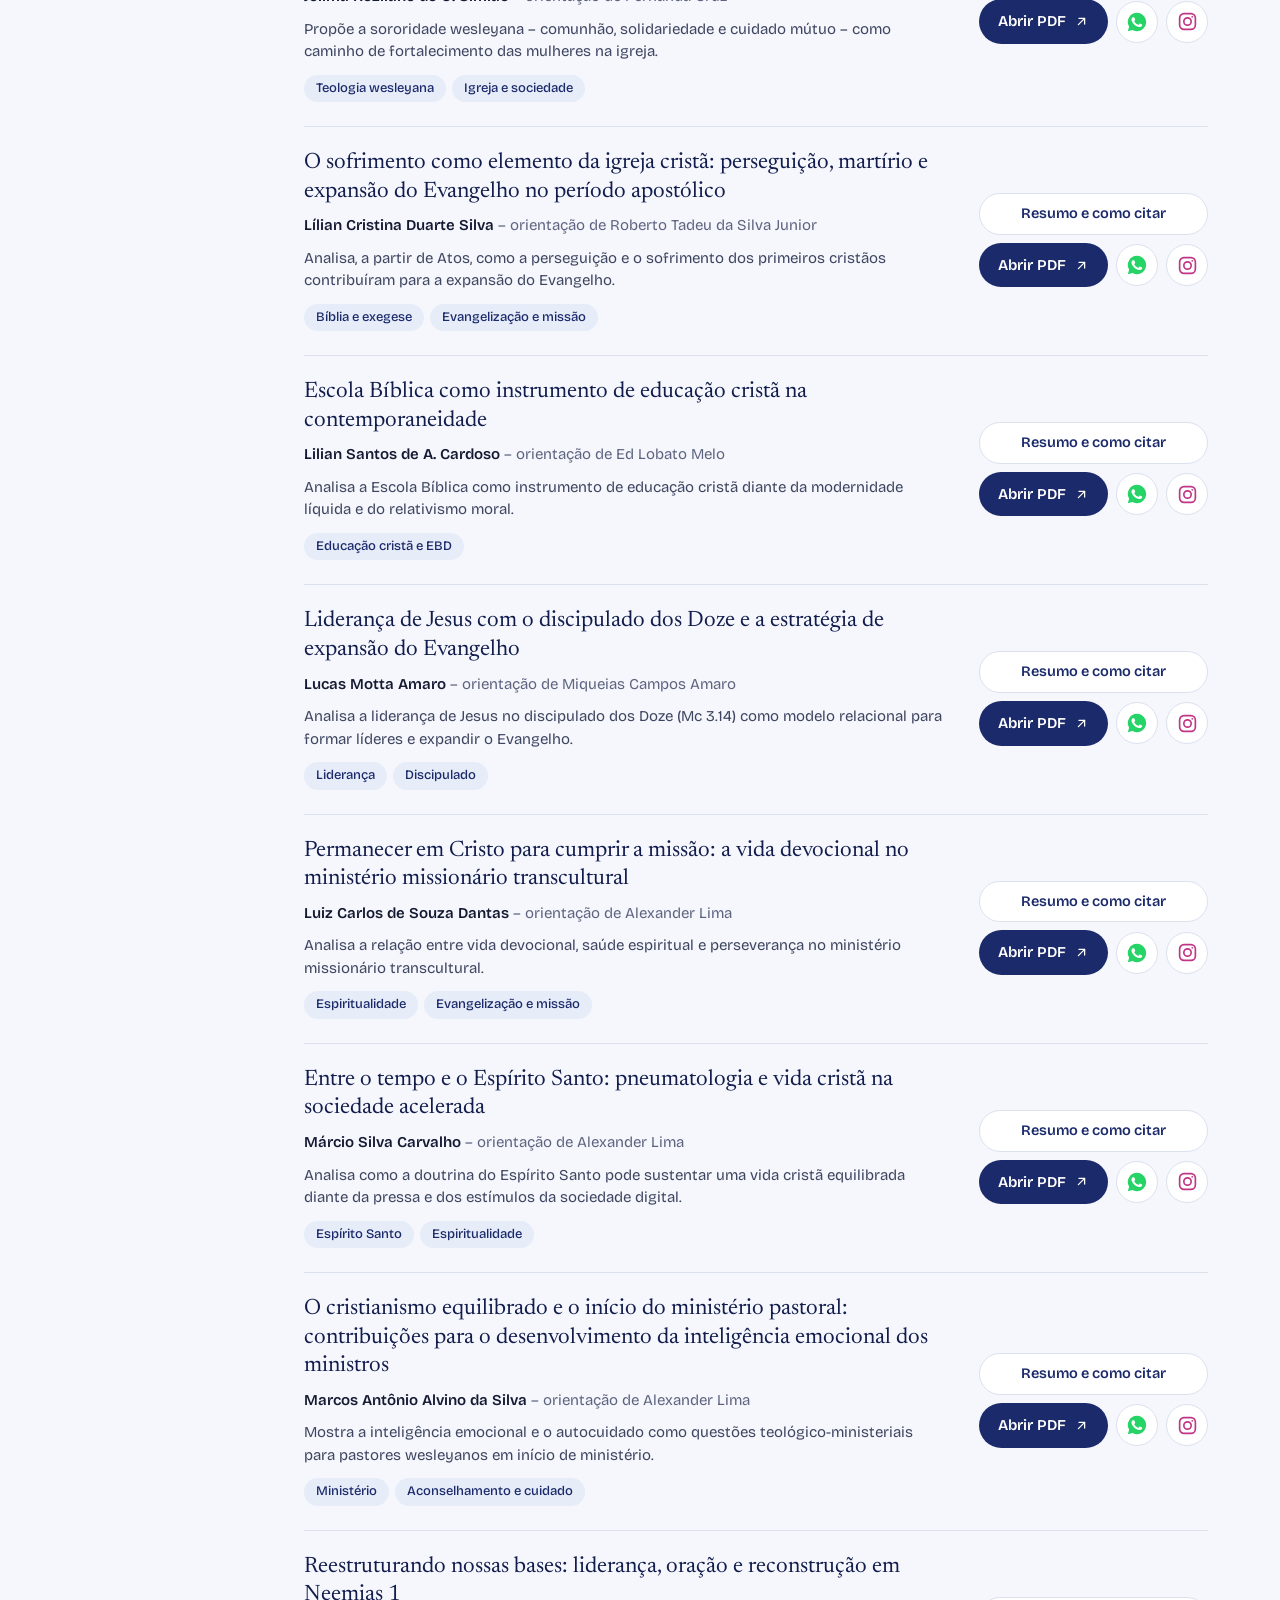
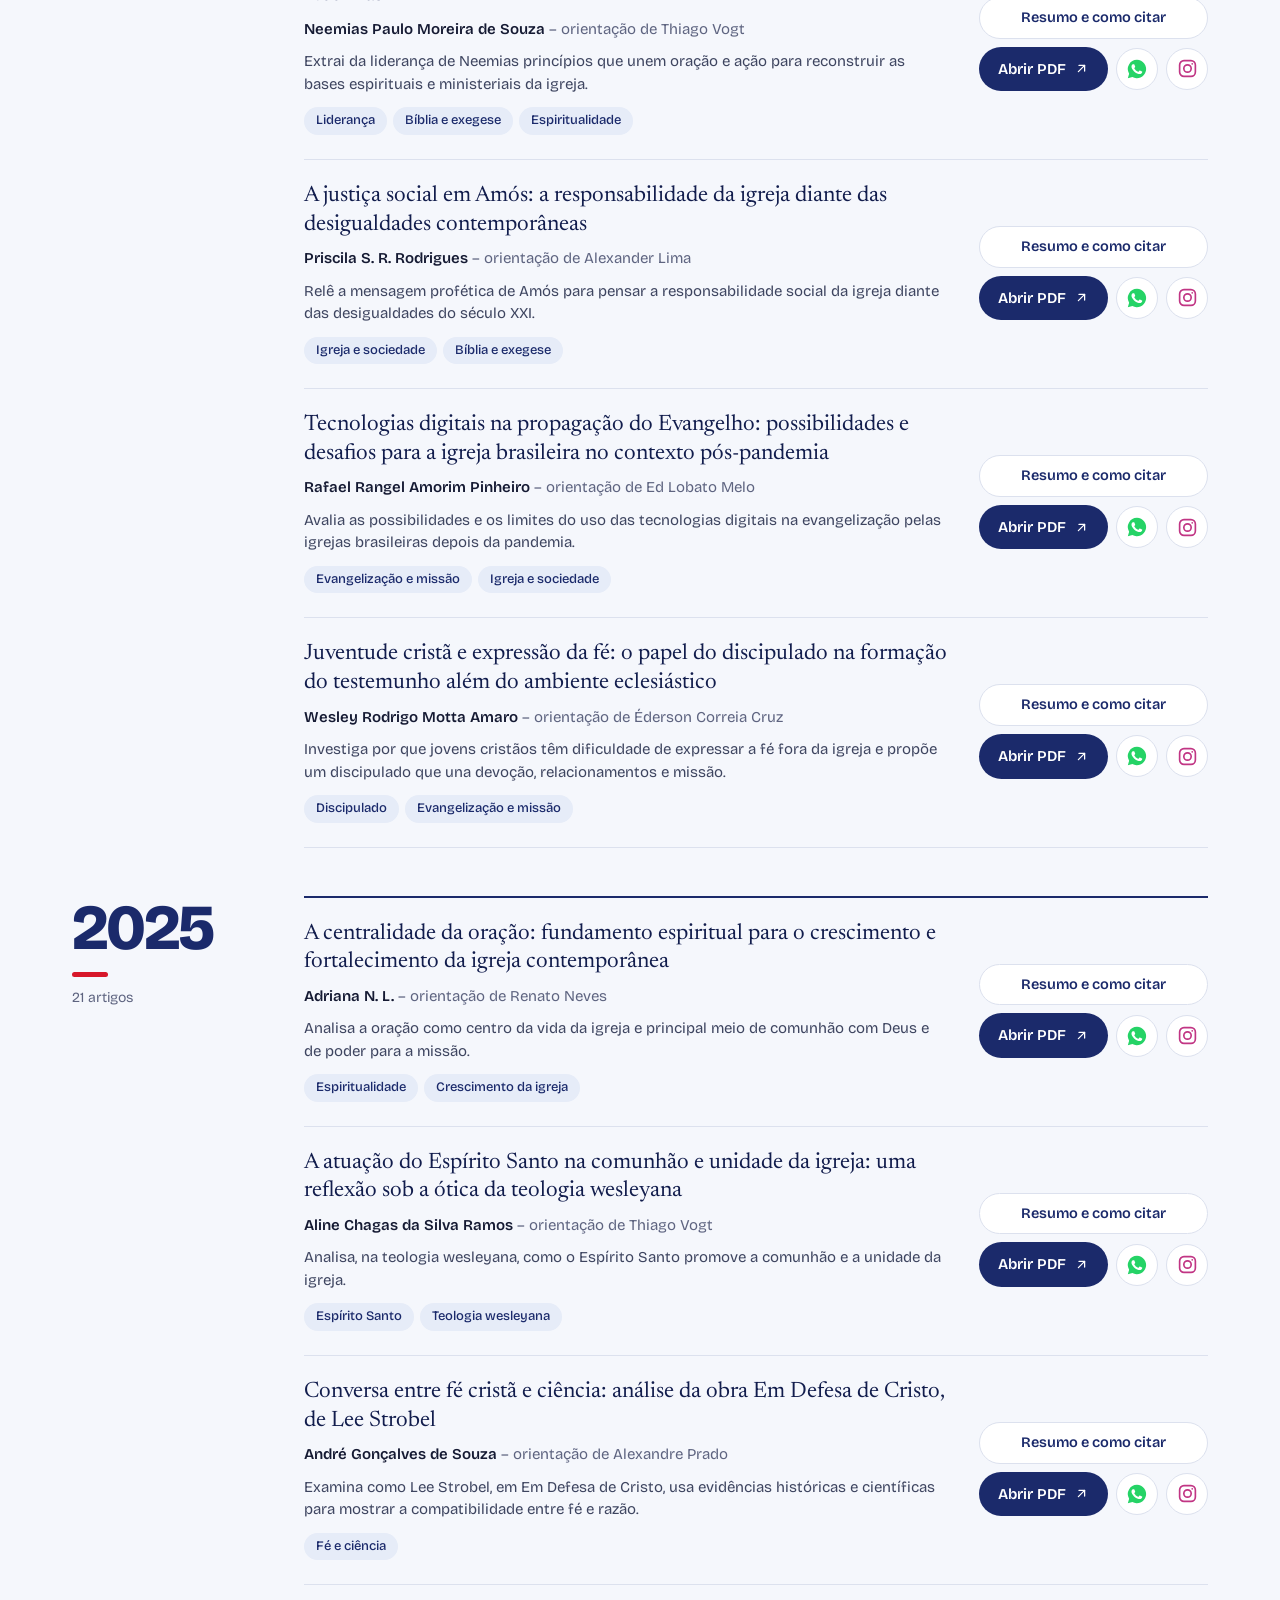
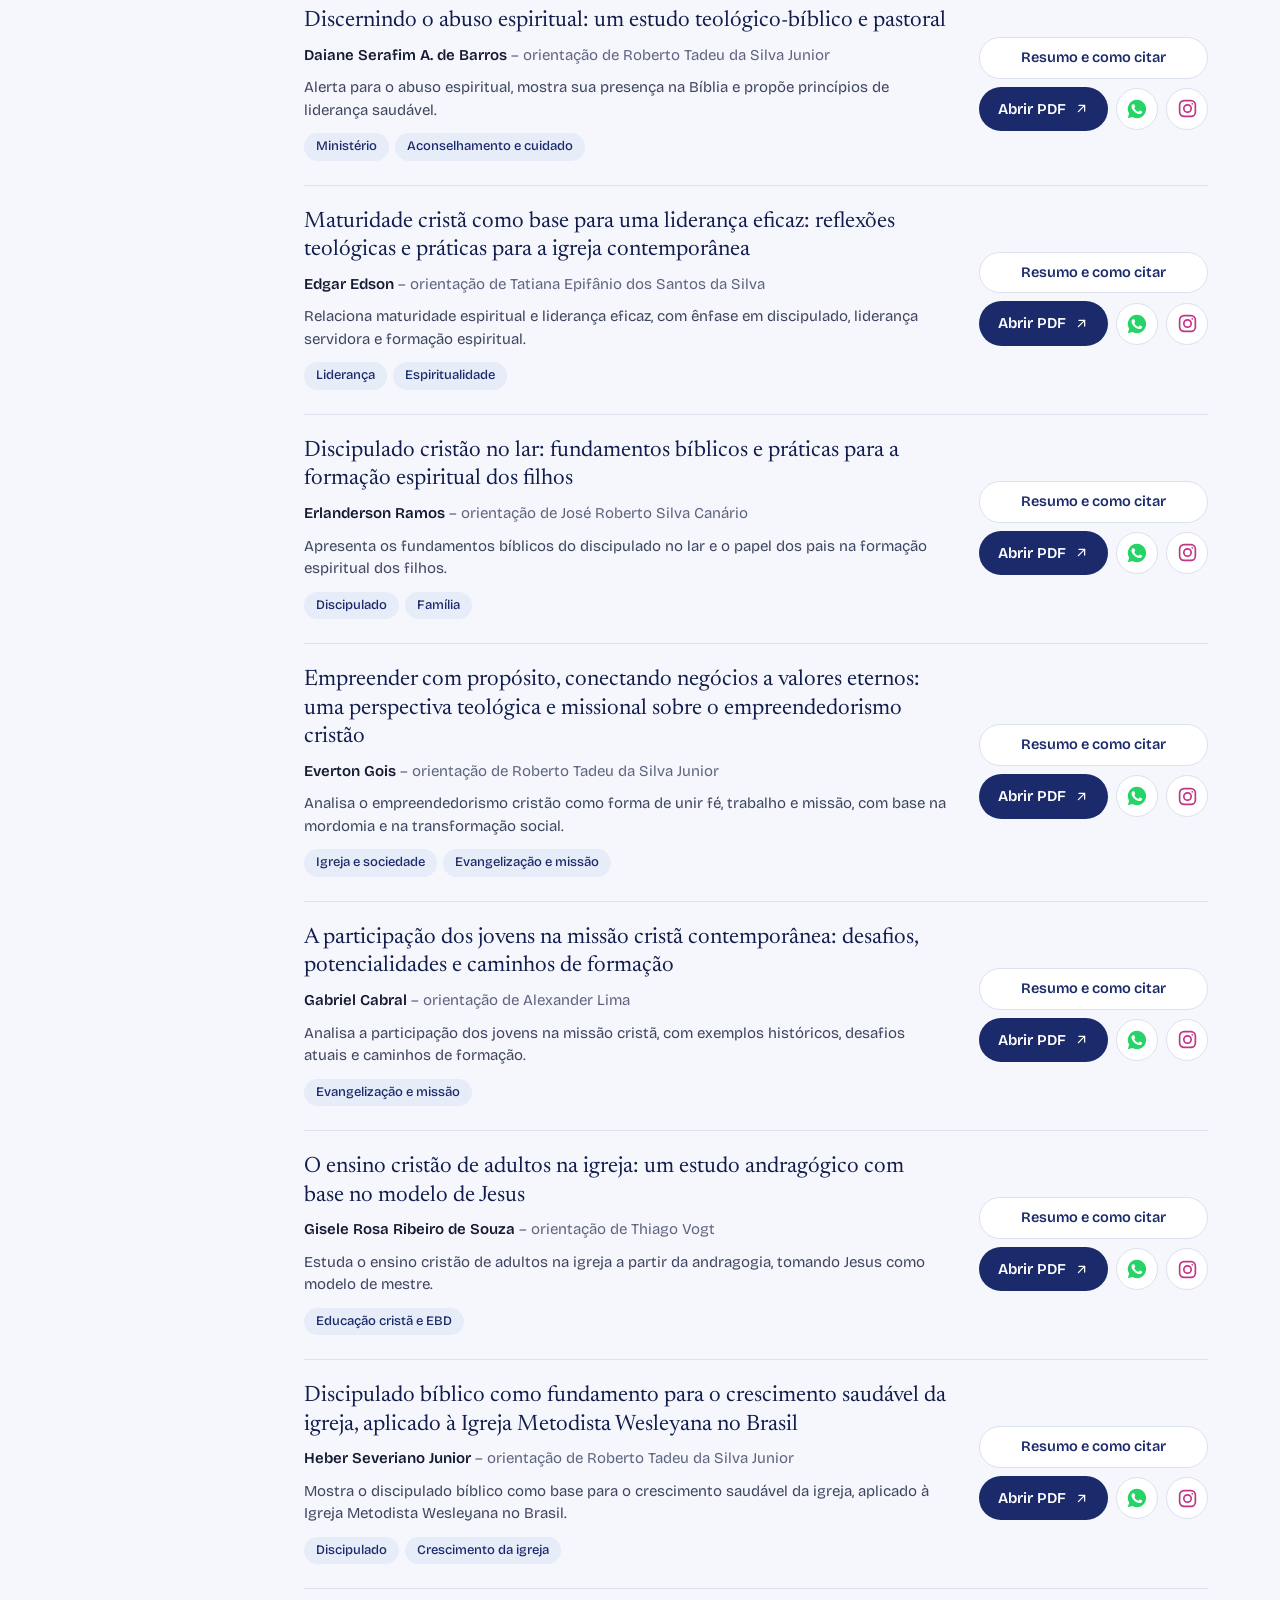
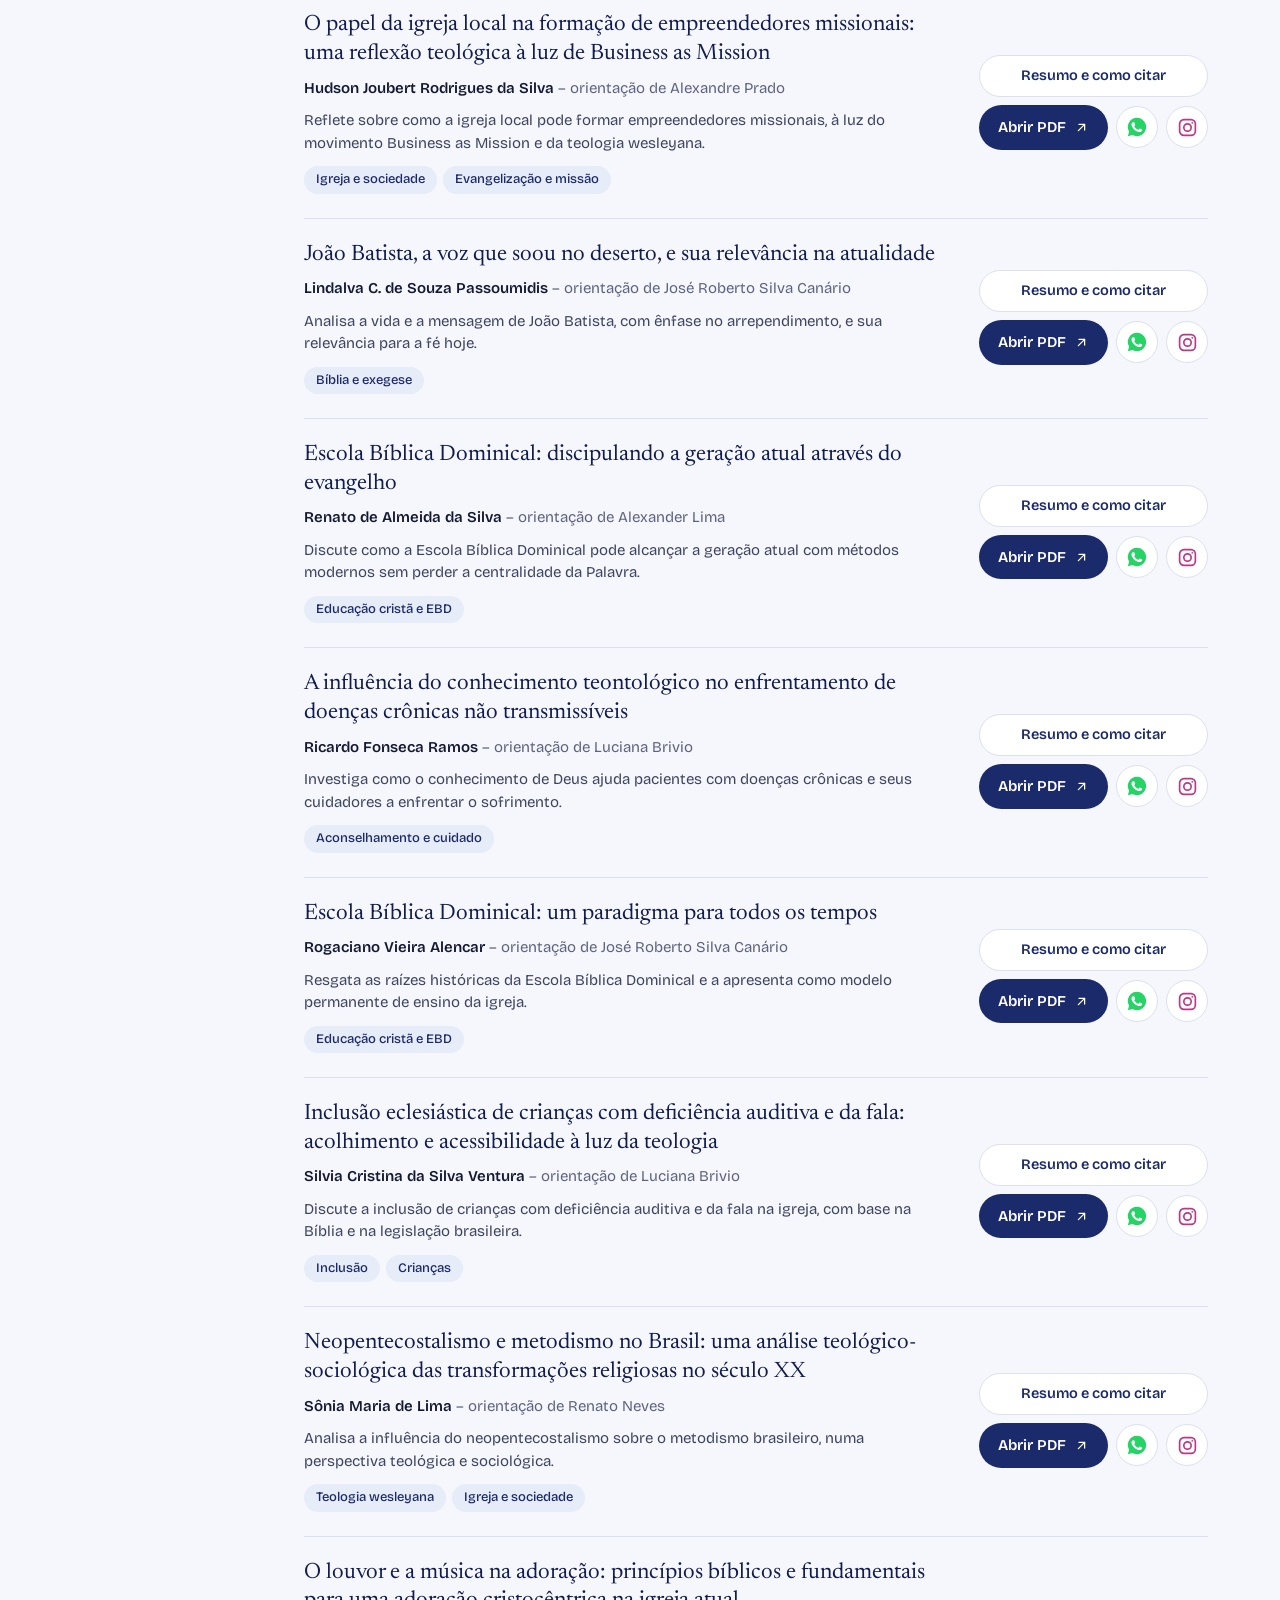
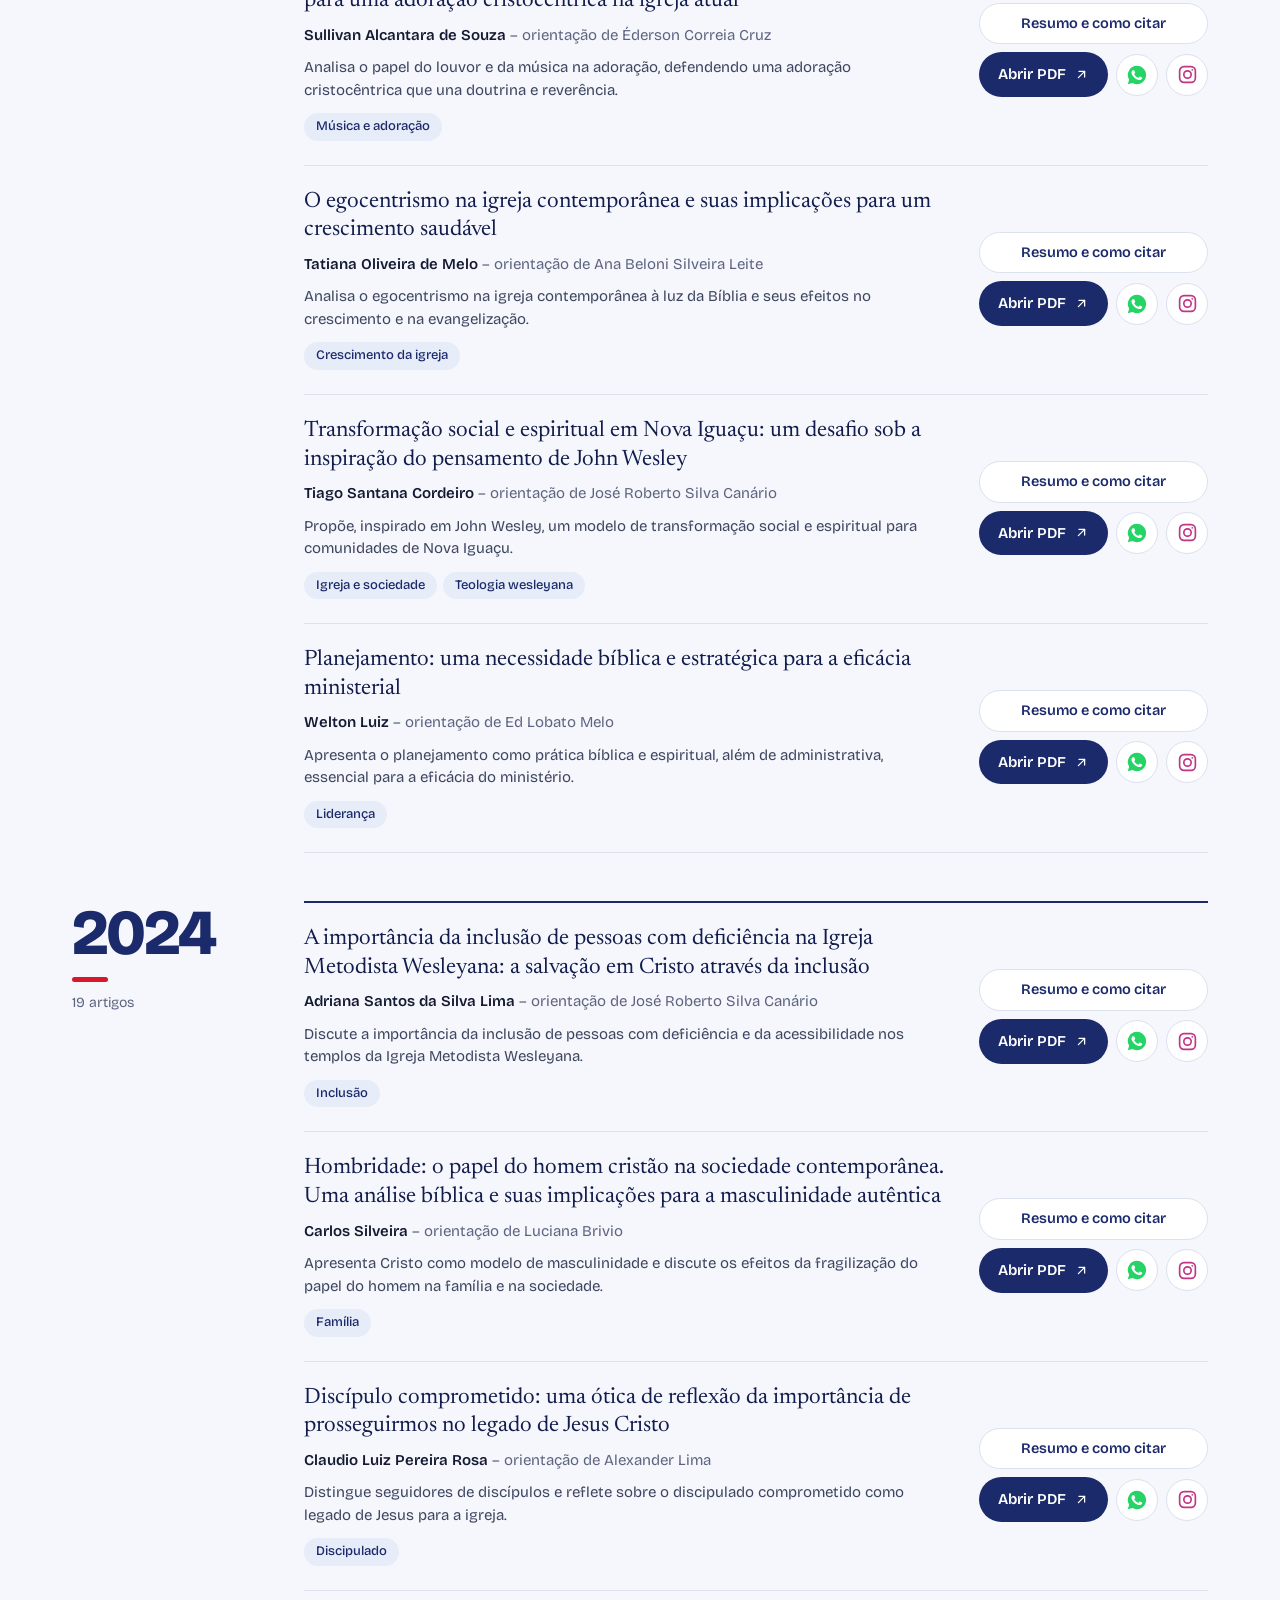
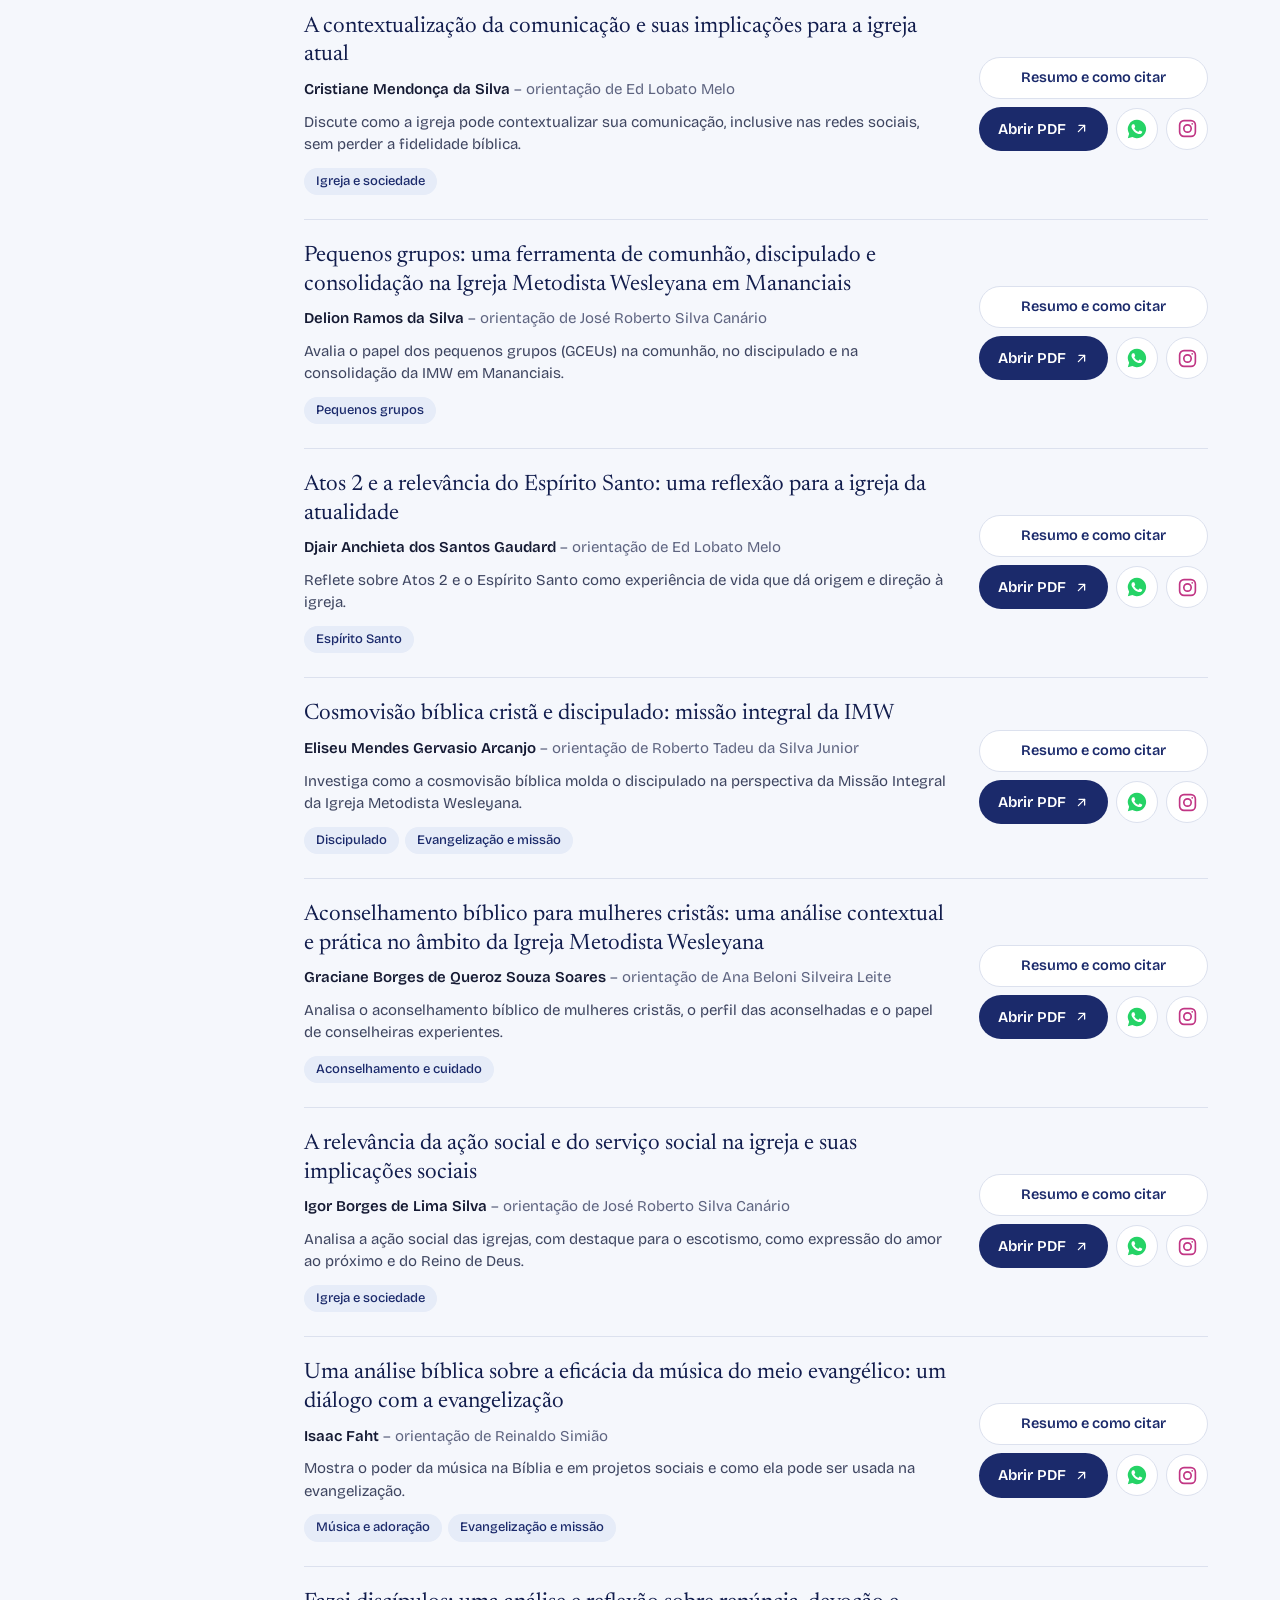
==== commit 435a73a0: "Menu: link para a revista Projetos da Especialização Co-Authored-By: Claude Opus 5.5 <noreply@anthro" ====
--- a/acervo.html
+++ b/acervo.html
@@ -327,7 +327,15 @@
   .rv-menu a:hover{color:#fff;background:rgba(255,255,255,.1)}
   .rv-menu a[aria-current=page]{color:#fff;background:rgba(255,255,255,.16)}
   .rv-menu .rv-back{color:#fff;border:1px solid rgba(255,255,255,.35)}
-  @media (max-width:600px){.rv-in{padding:10px 18px}.rv-home span{display:none}.rv-menu li:not(:last-child){display:none}}
+  @media (max-width:600px){
+    .rv-in{padding:10px 0 8px;gap:8px}
+    .rv-home{padding:0 18px}
+    .rv-menu{flex-wrap:nowrap;width:100%;overflow-x:auto;padding:0 18px 4px;gap:6px;scrollbar-width:none;-webkit-overflow-scrolling:touch;scroll-snap-type:x proximity}
+    .rv-menu::-webkit-scrollbar{display:none}
+    .rv-menu li{flex:0 0 auto;scroll-snap-align:start}
+    .rv-menu a{white-space:nowrap;padding:7px 12px;background:rgba(255,255,255,.08);font-size:14px}
+    .rv-menu a[aria-current=page]{background:rgba(255,255,255,.22)}
+  }
   footer{background:var(--wine);color:#C9D1EC;font-size:14px;border-top:6px solid var(--red)}
   footer .wrap{display:flex;justify-content:space-between;gap:24px;flex-wrap:wrap;padding-top:36px;padding-bottom:36px}
   footer b{color:#fff;font-weight:600}
@@ -371,6 +379,7 @@
     <li><a href="referencias.html">Referências</a></li>
     <li><a href="https://alexandrebeloniimw-cmyk.github.io/laboratorio-projeto-pesquisa/" target="_blank" rel="noopener" title="Laboratório de Projeto de Pesquisa: construa seu projeto passo a passo (abre em nova aba)">Laboratório do Projeto ↗</a></li>
     <li><a href="https://alexandrebeloniimw-cmyk.github.io/revista-iwe-2026/" target="_blank" rel="noopener" title="Revista 2026 do IWE Polo John Wesley (abre em nova aba)">Polo John Wesley ↗</a></li>
+    <li><a href="https://alexandrebeloniimw-cmyk.github.io/pregacao-biblica-contemporanea-projetos/" target="_blank" rel="noopener" title="Projetos da Especialização em Aprofundamento na Pregação Bíblica Contemporânea (abre em nova aba)">Projetos ↗</a></li>
     <li><a href="./" class="rv-back">← Voltar à revista</a></li>
   </ul>
 </div></nav>
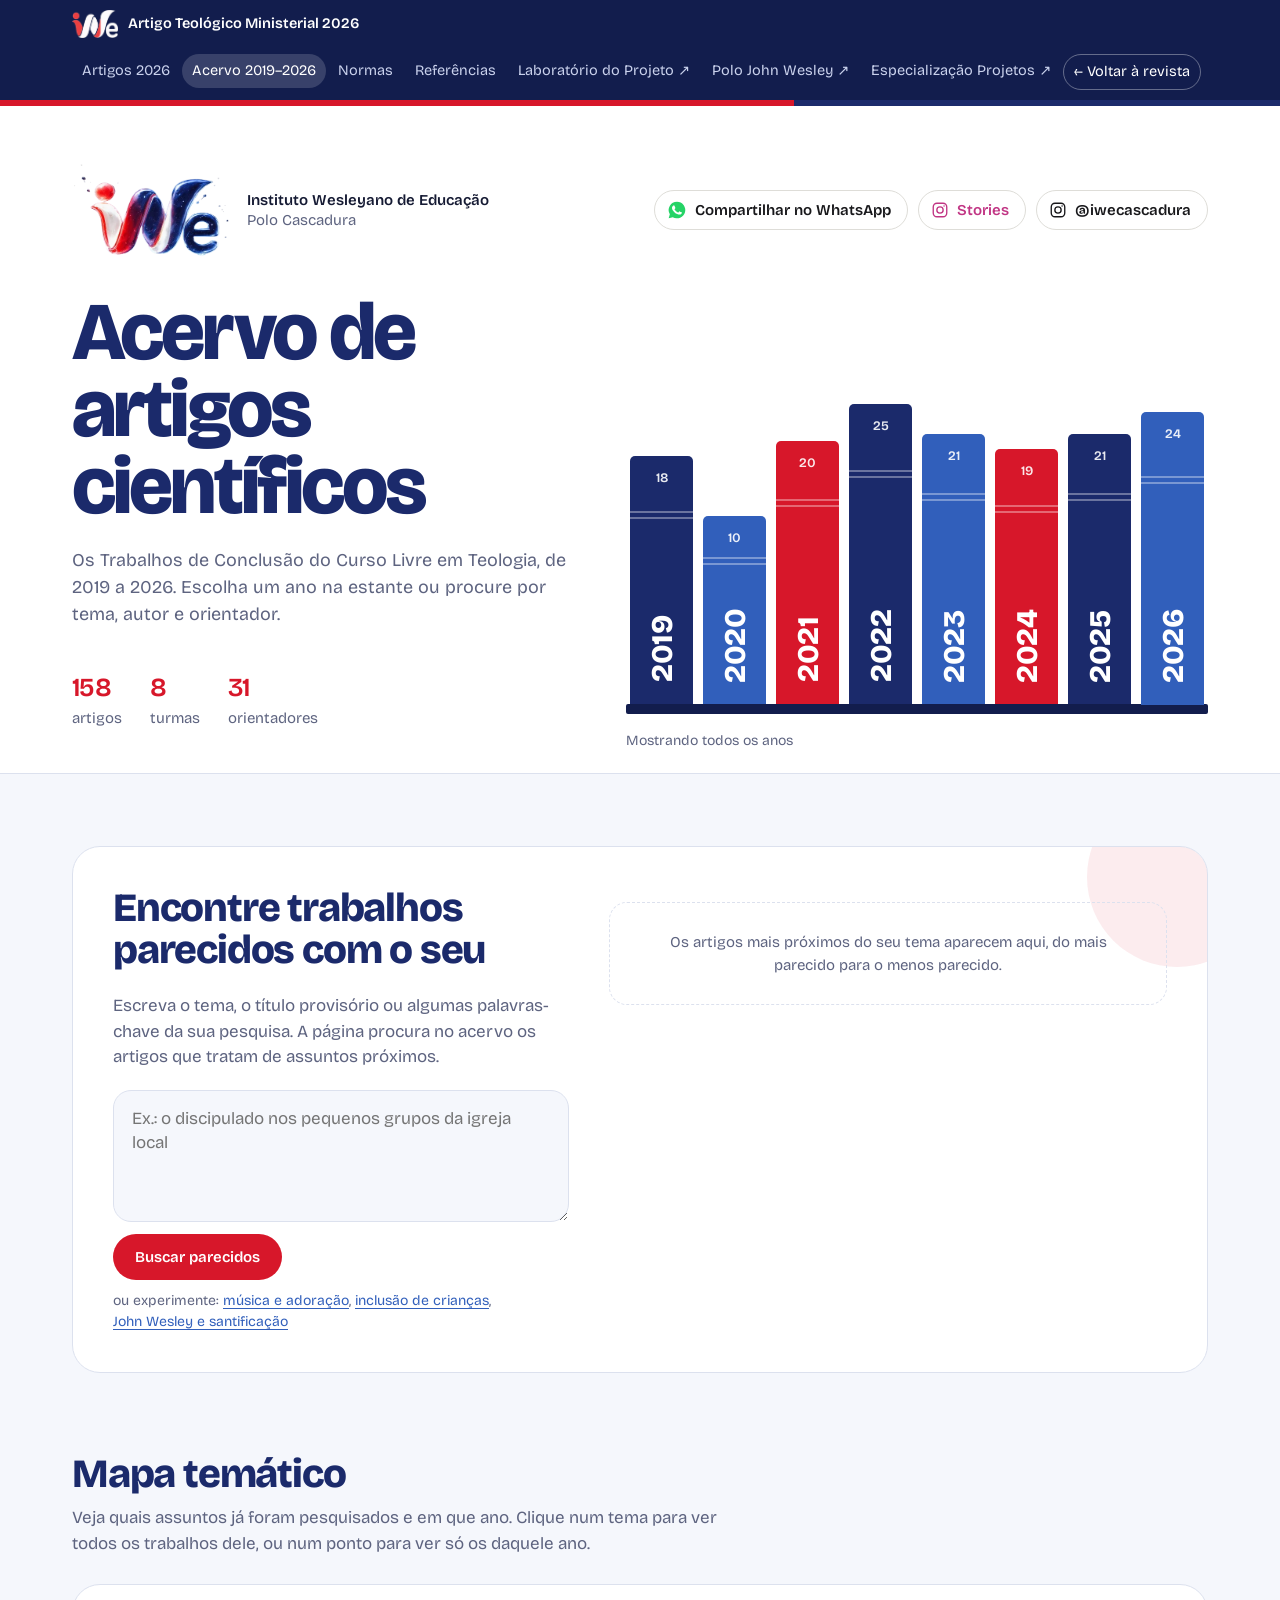
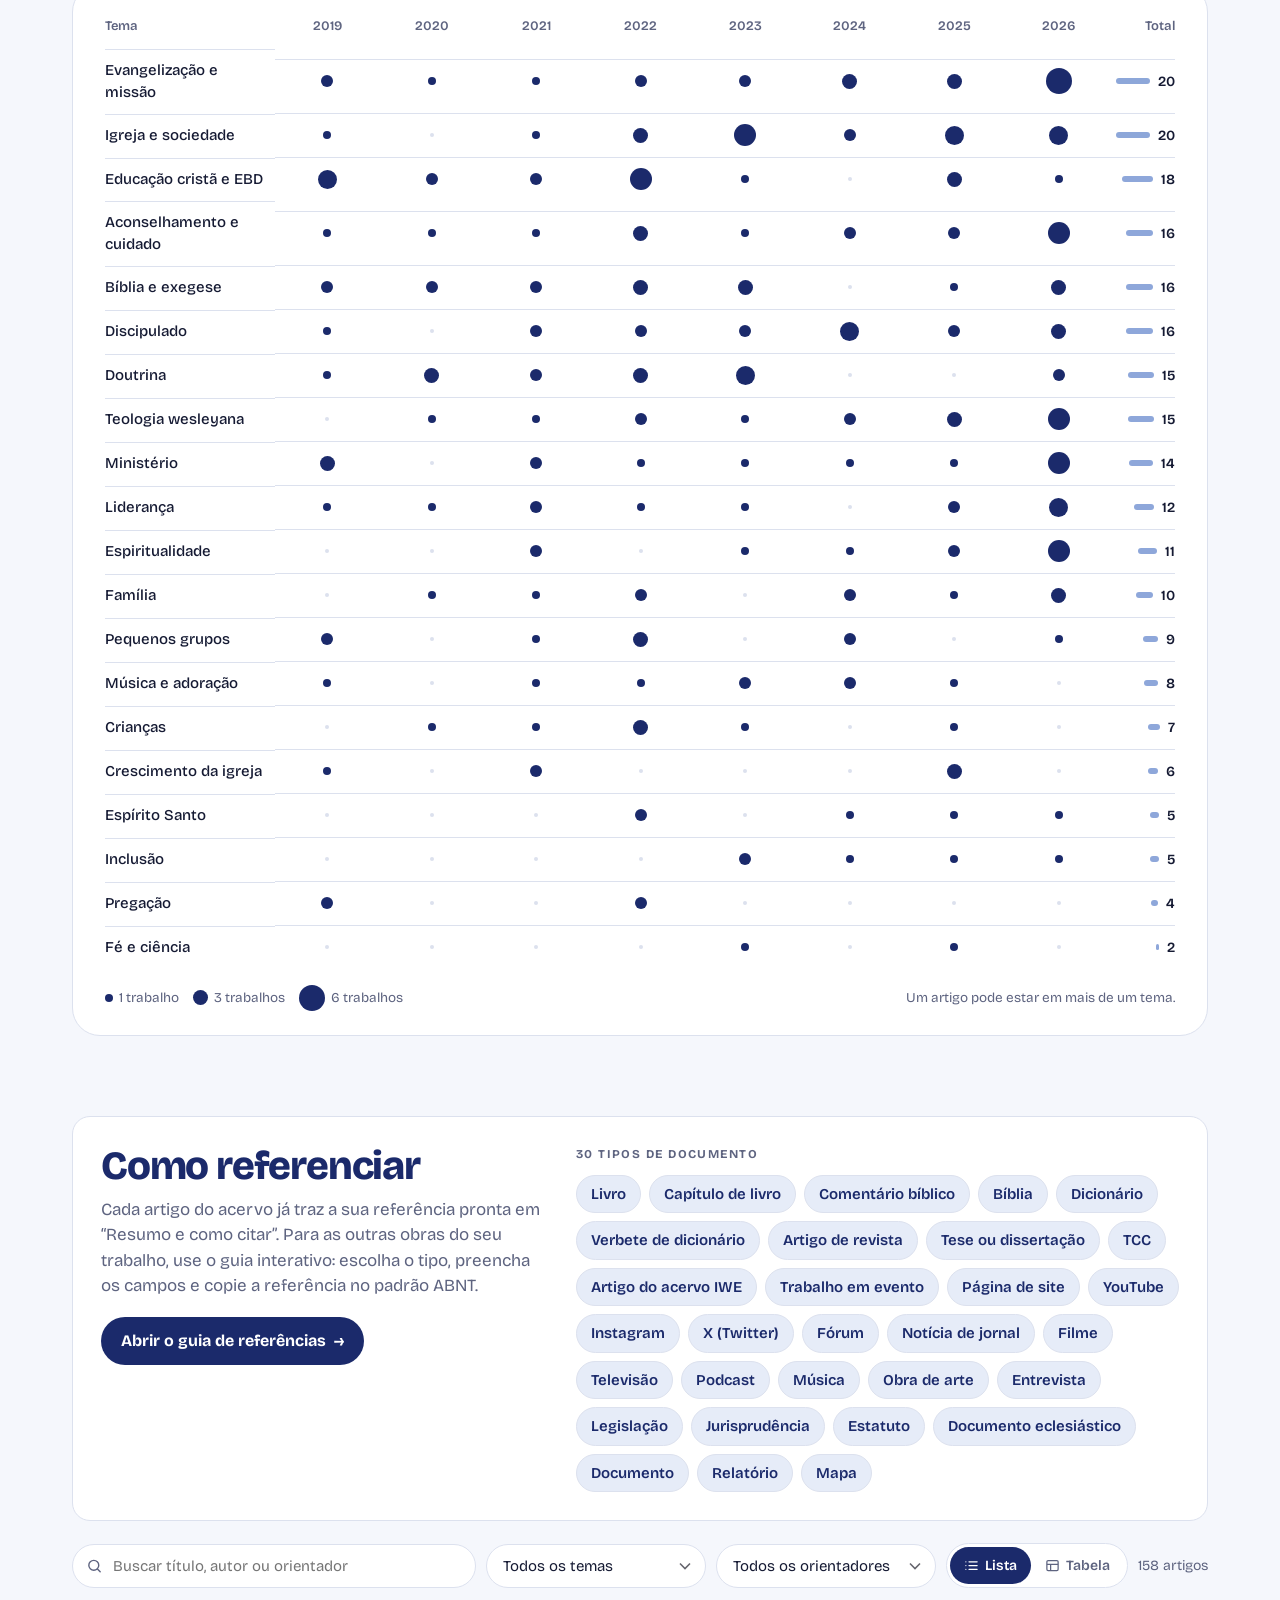
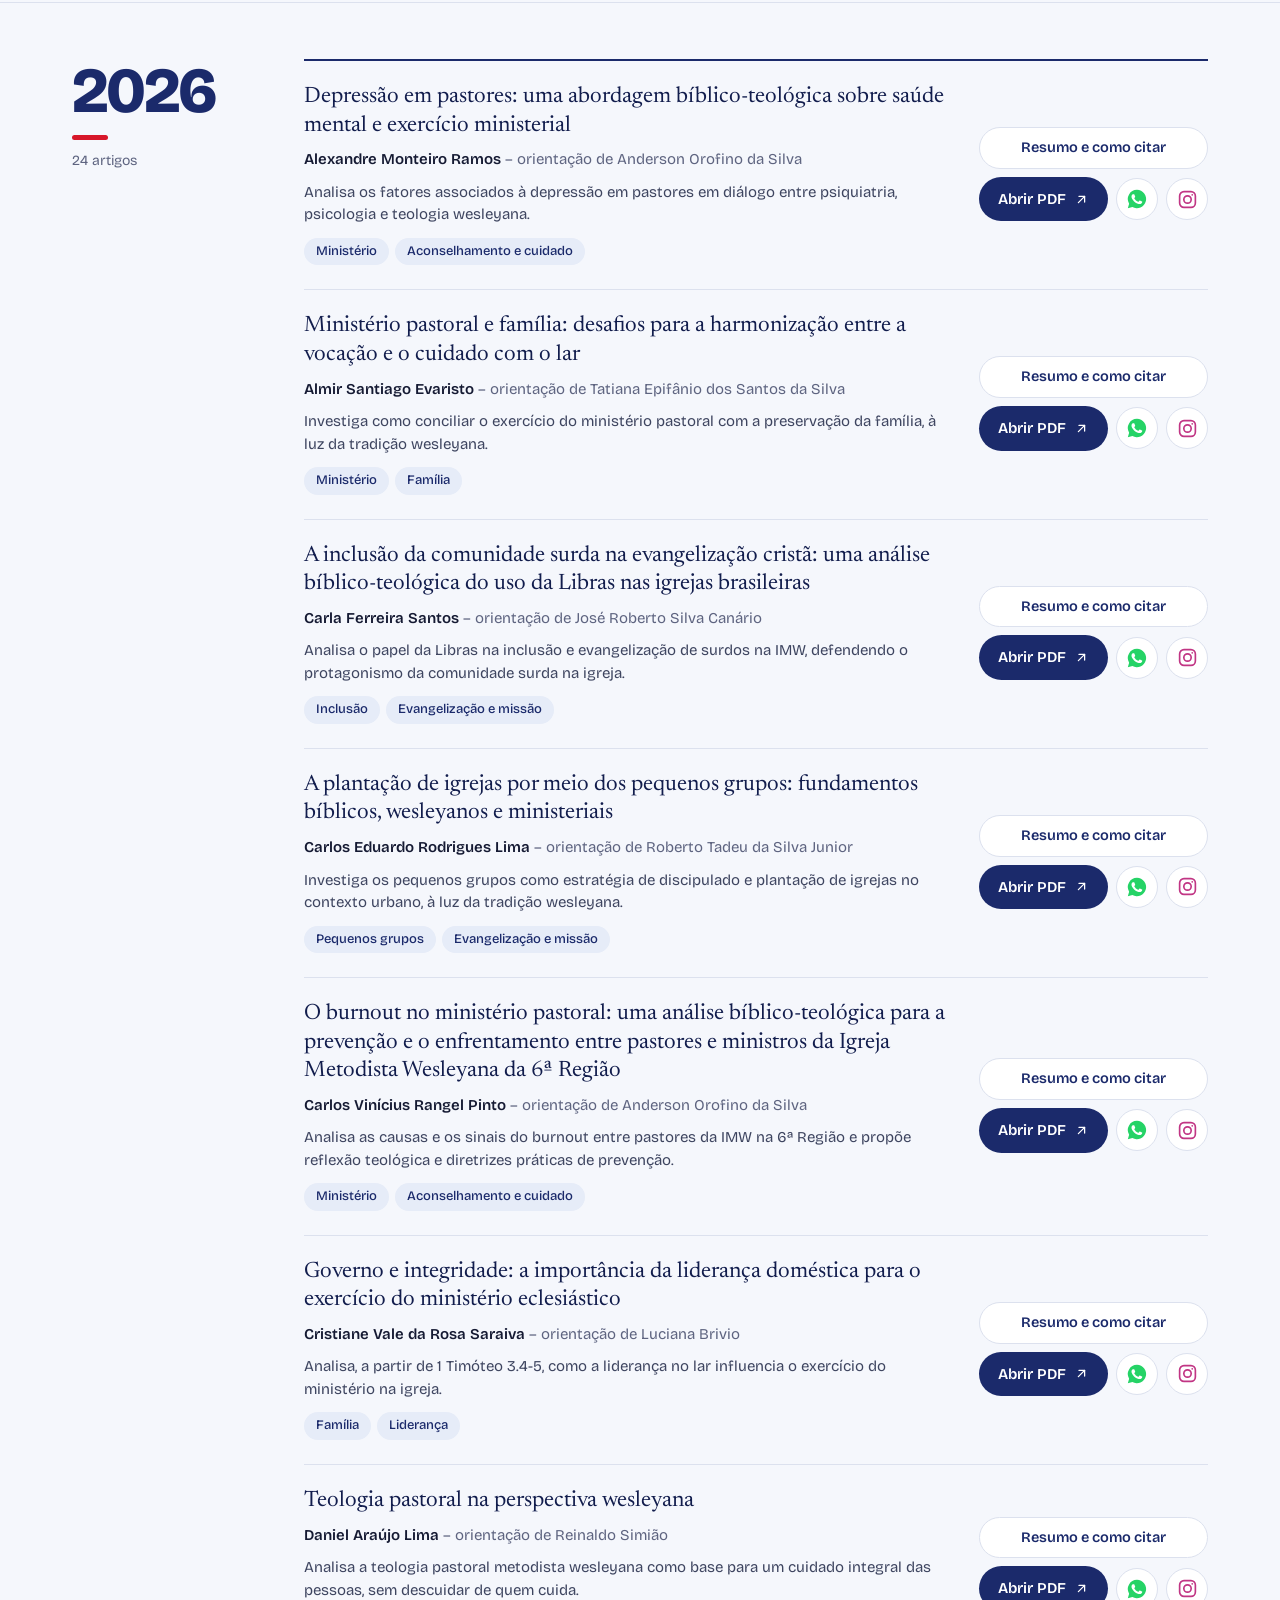
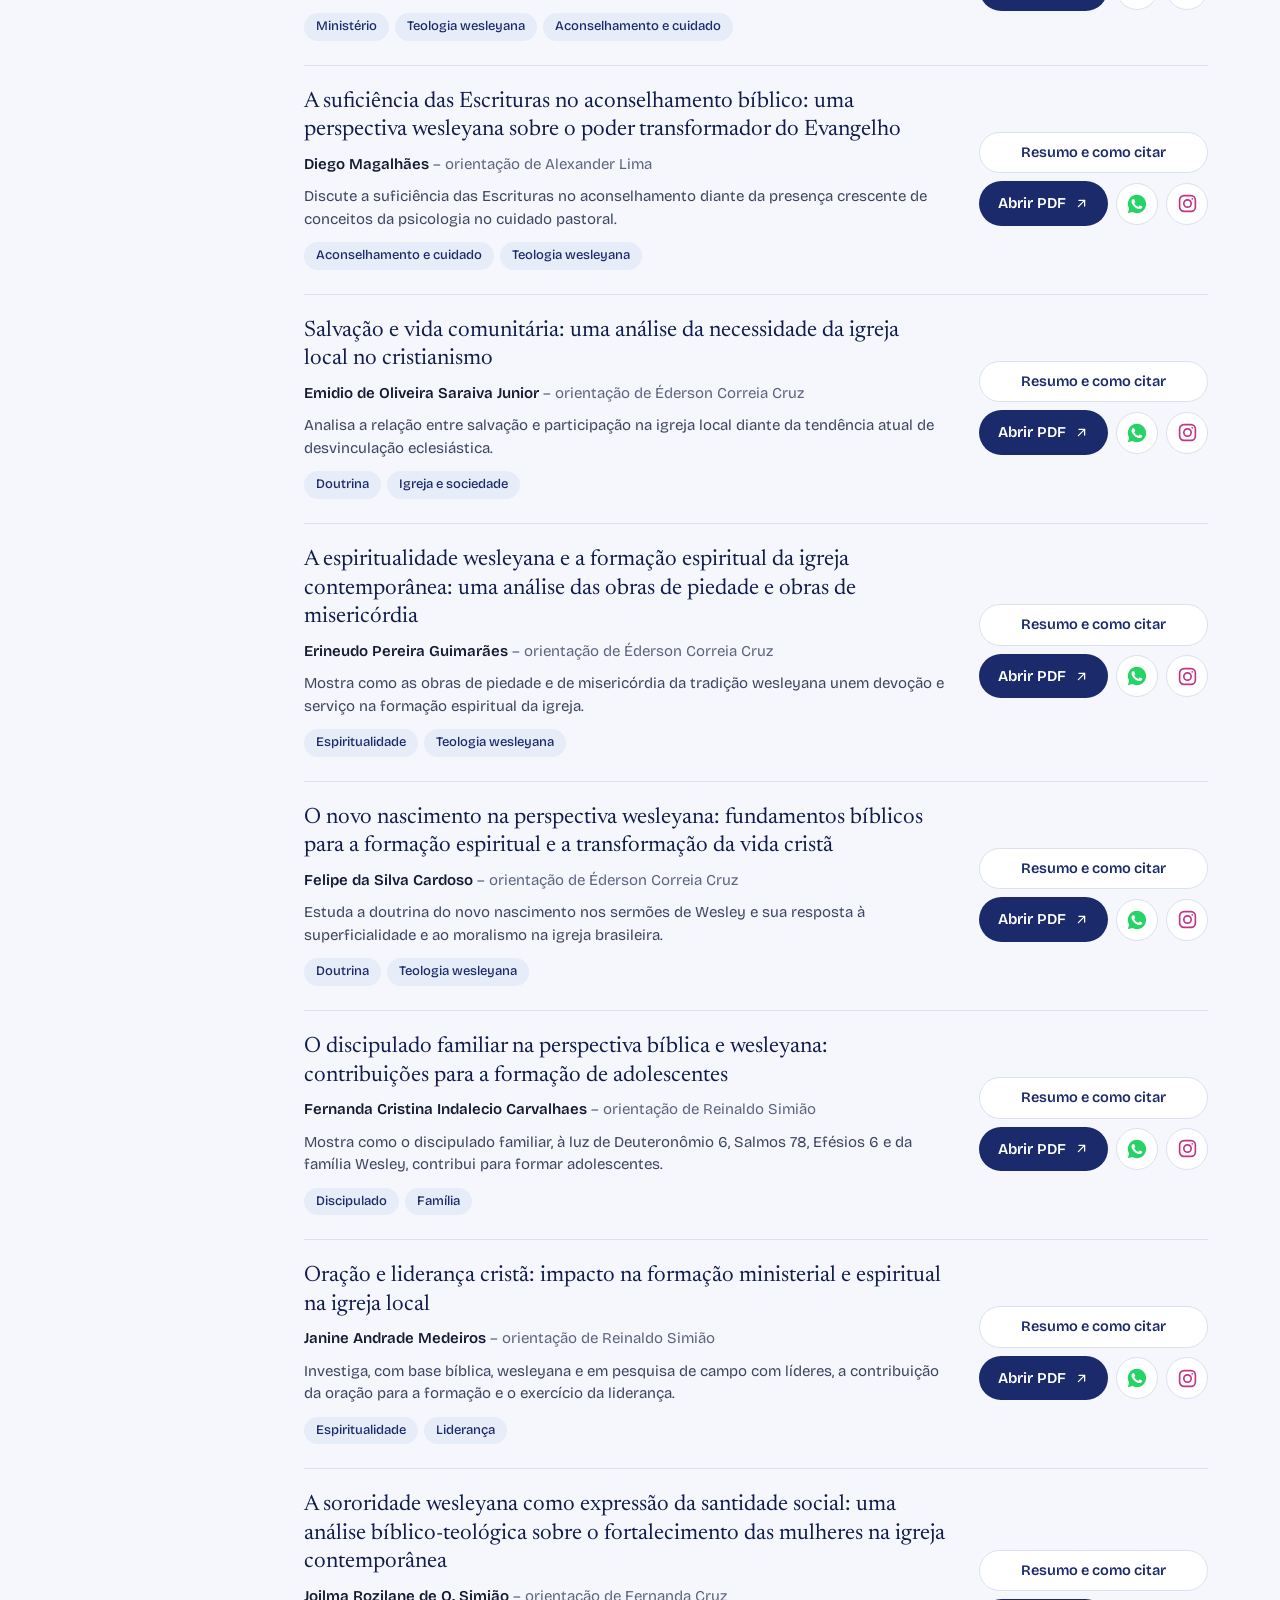
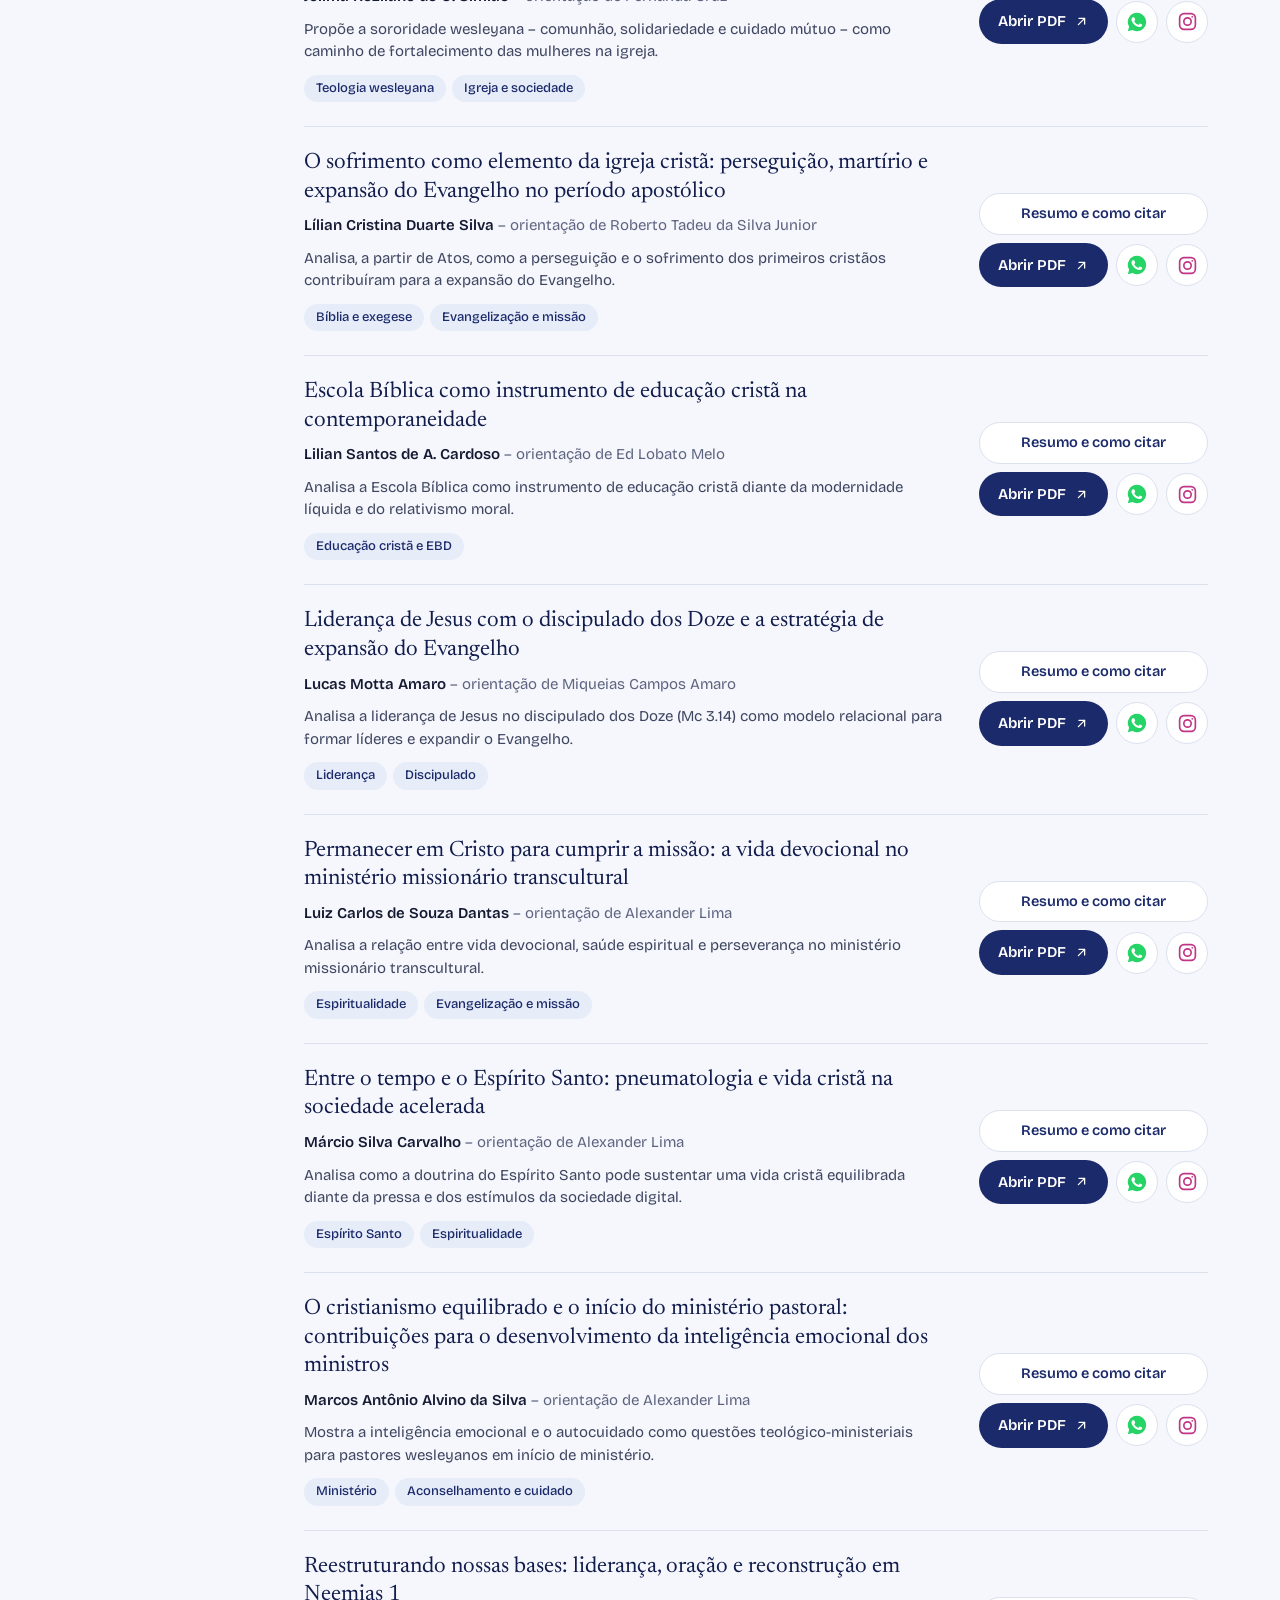
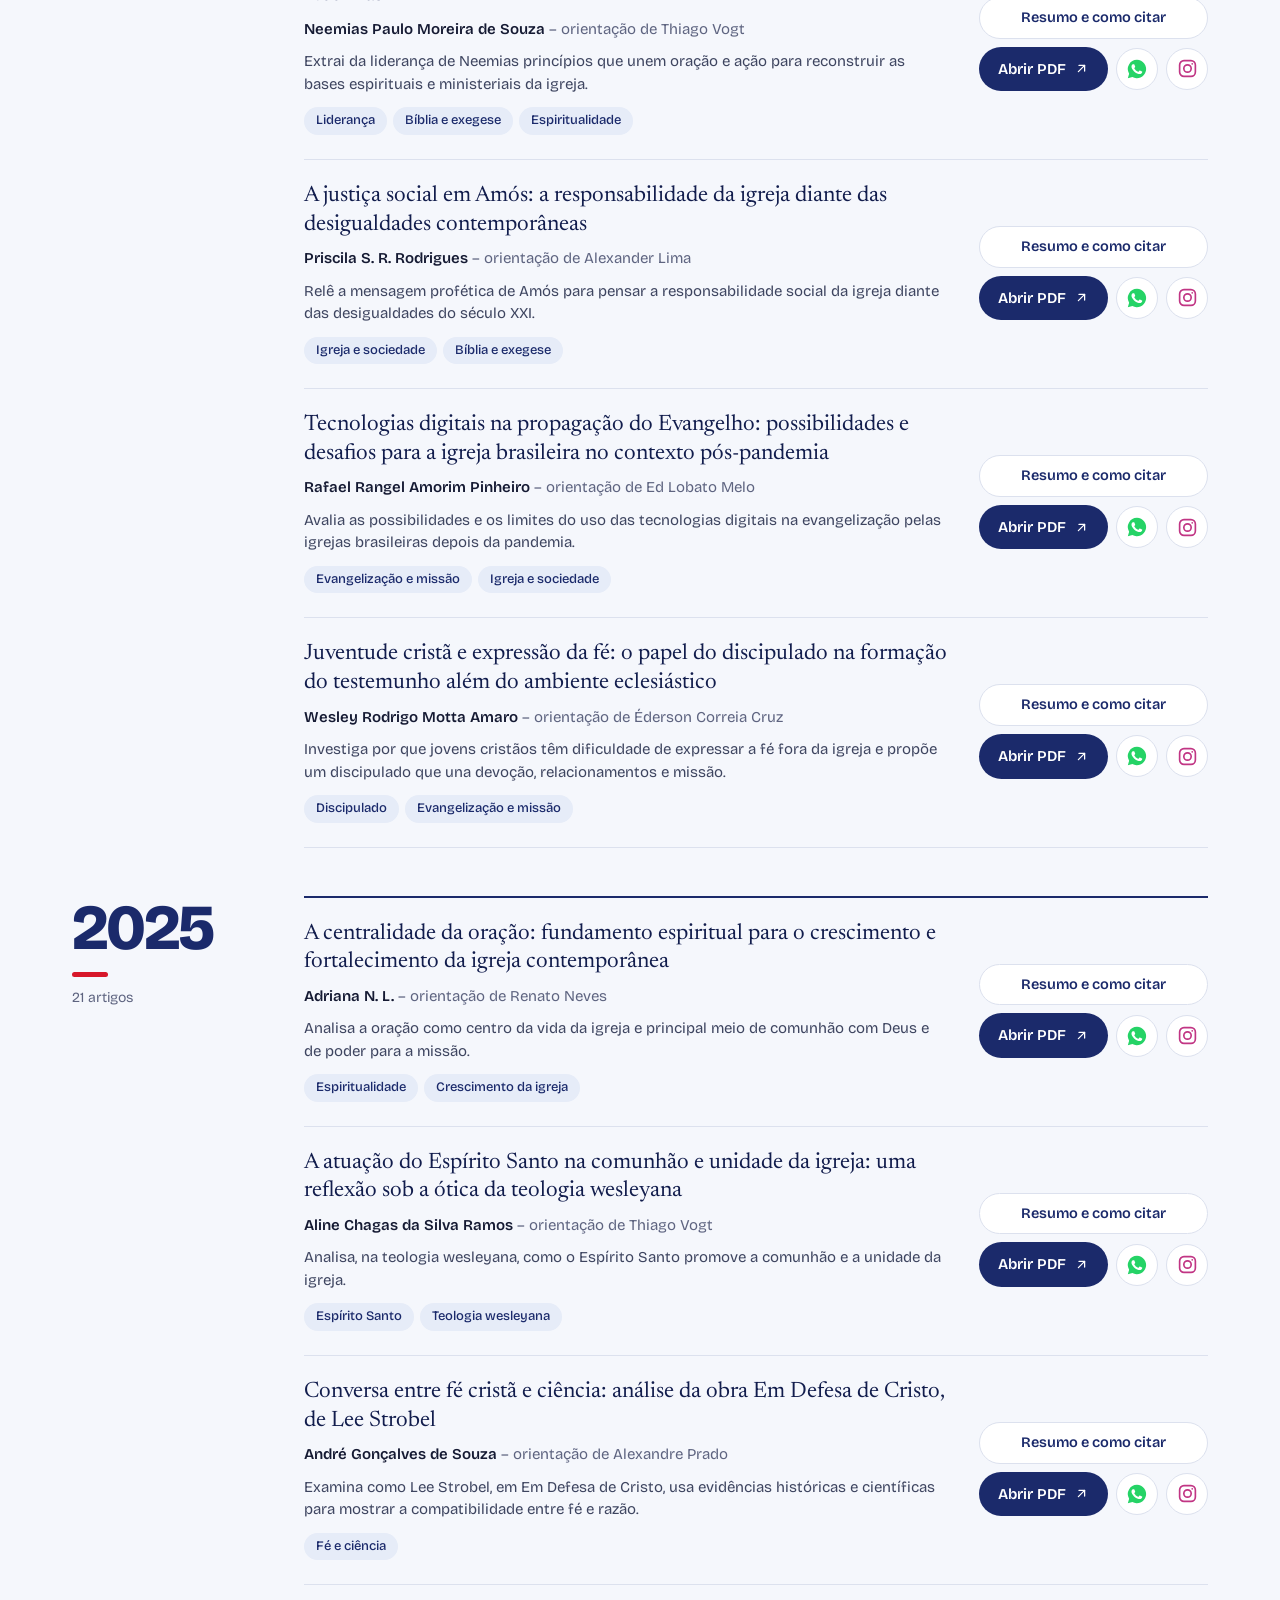
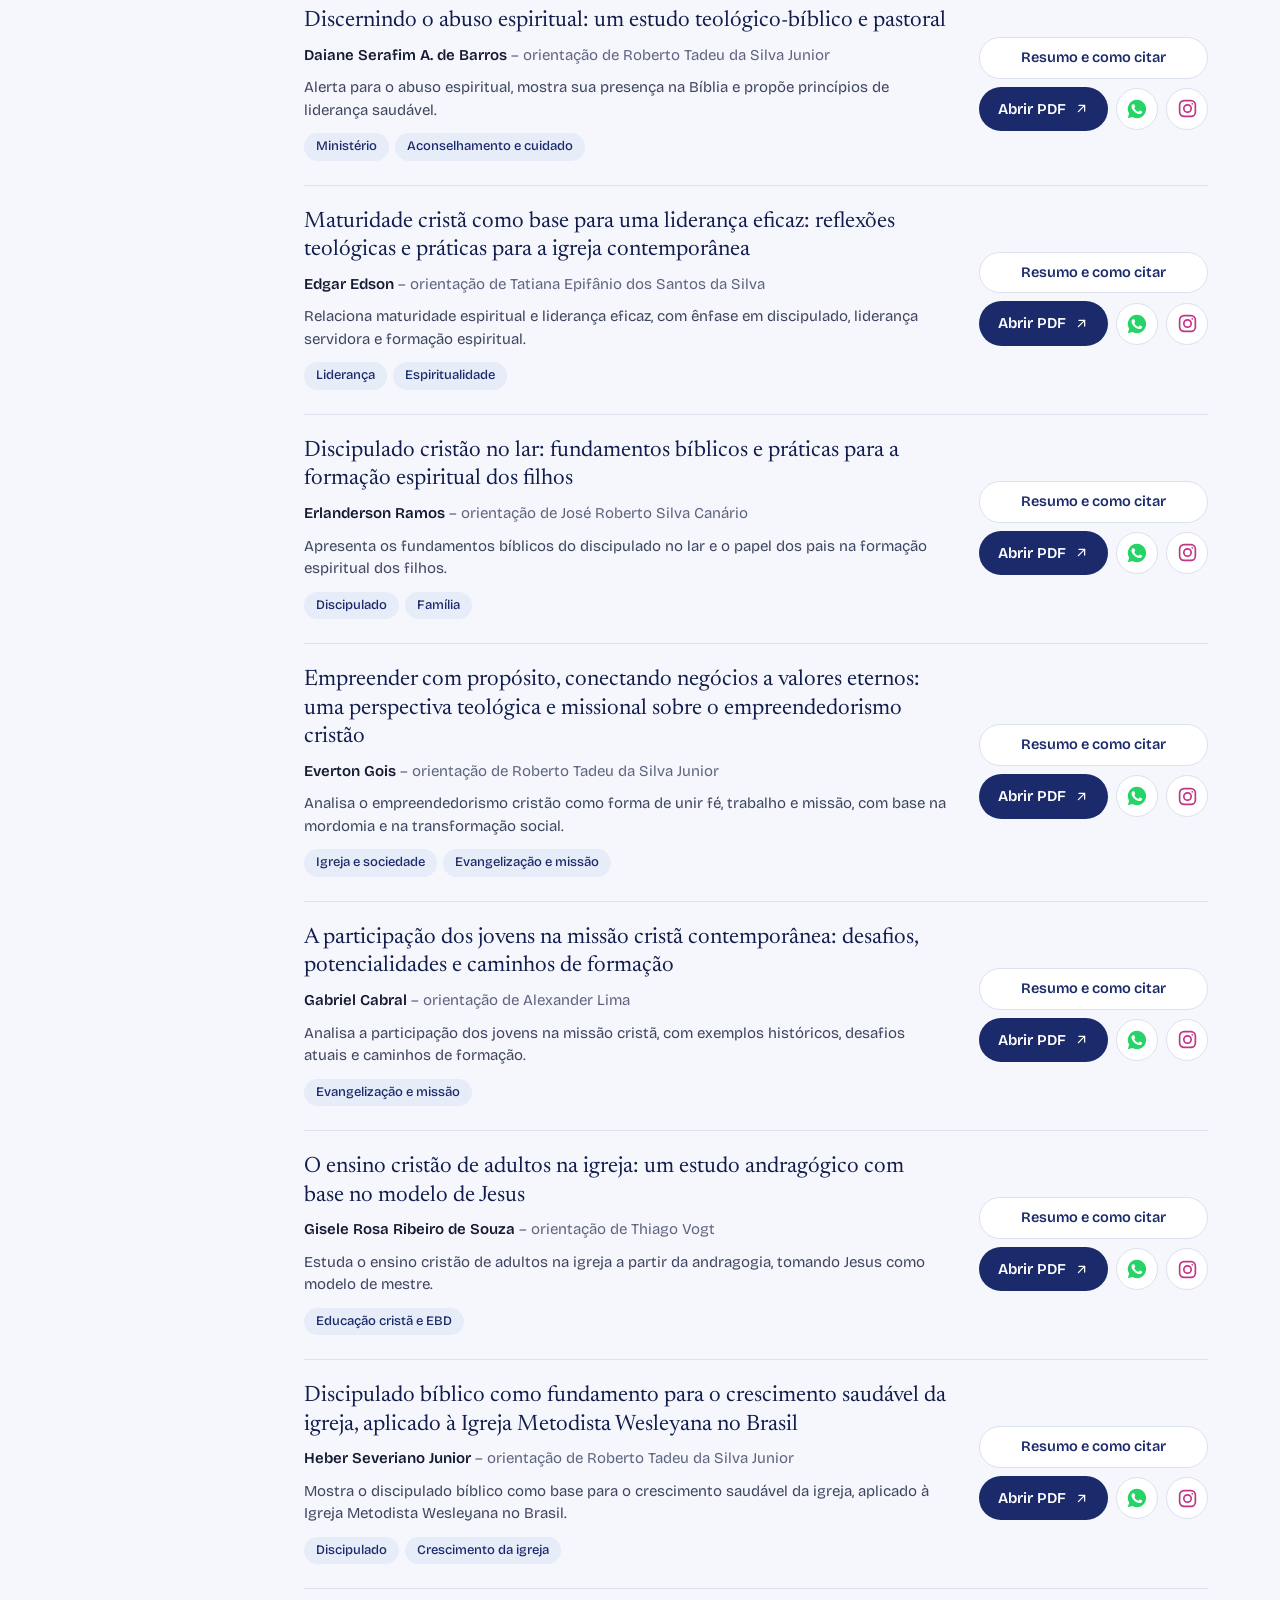
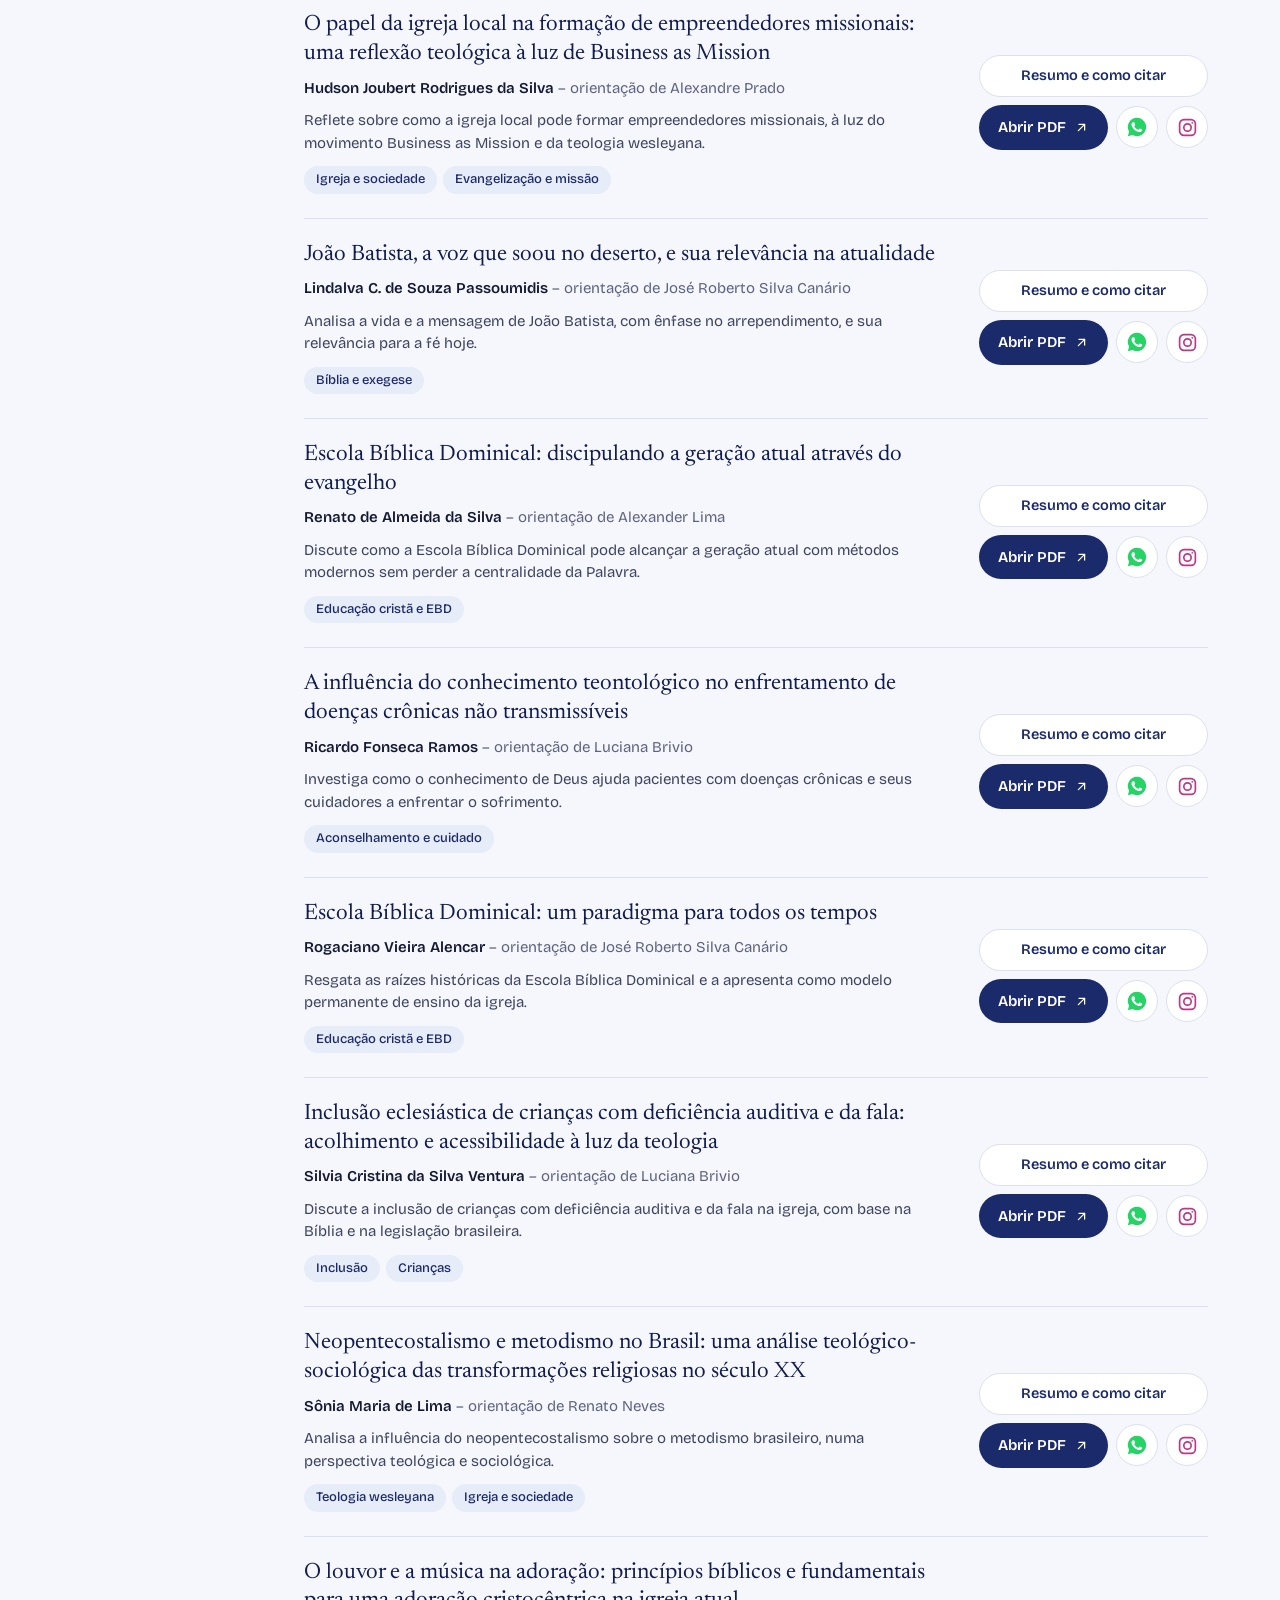
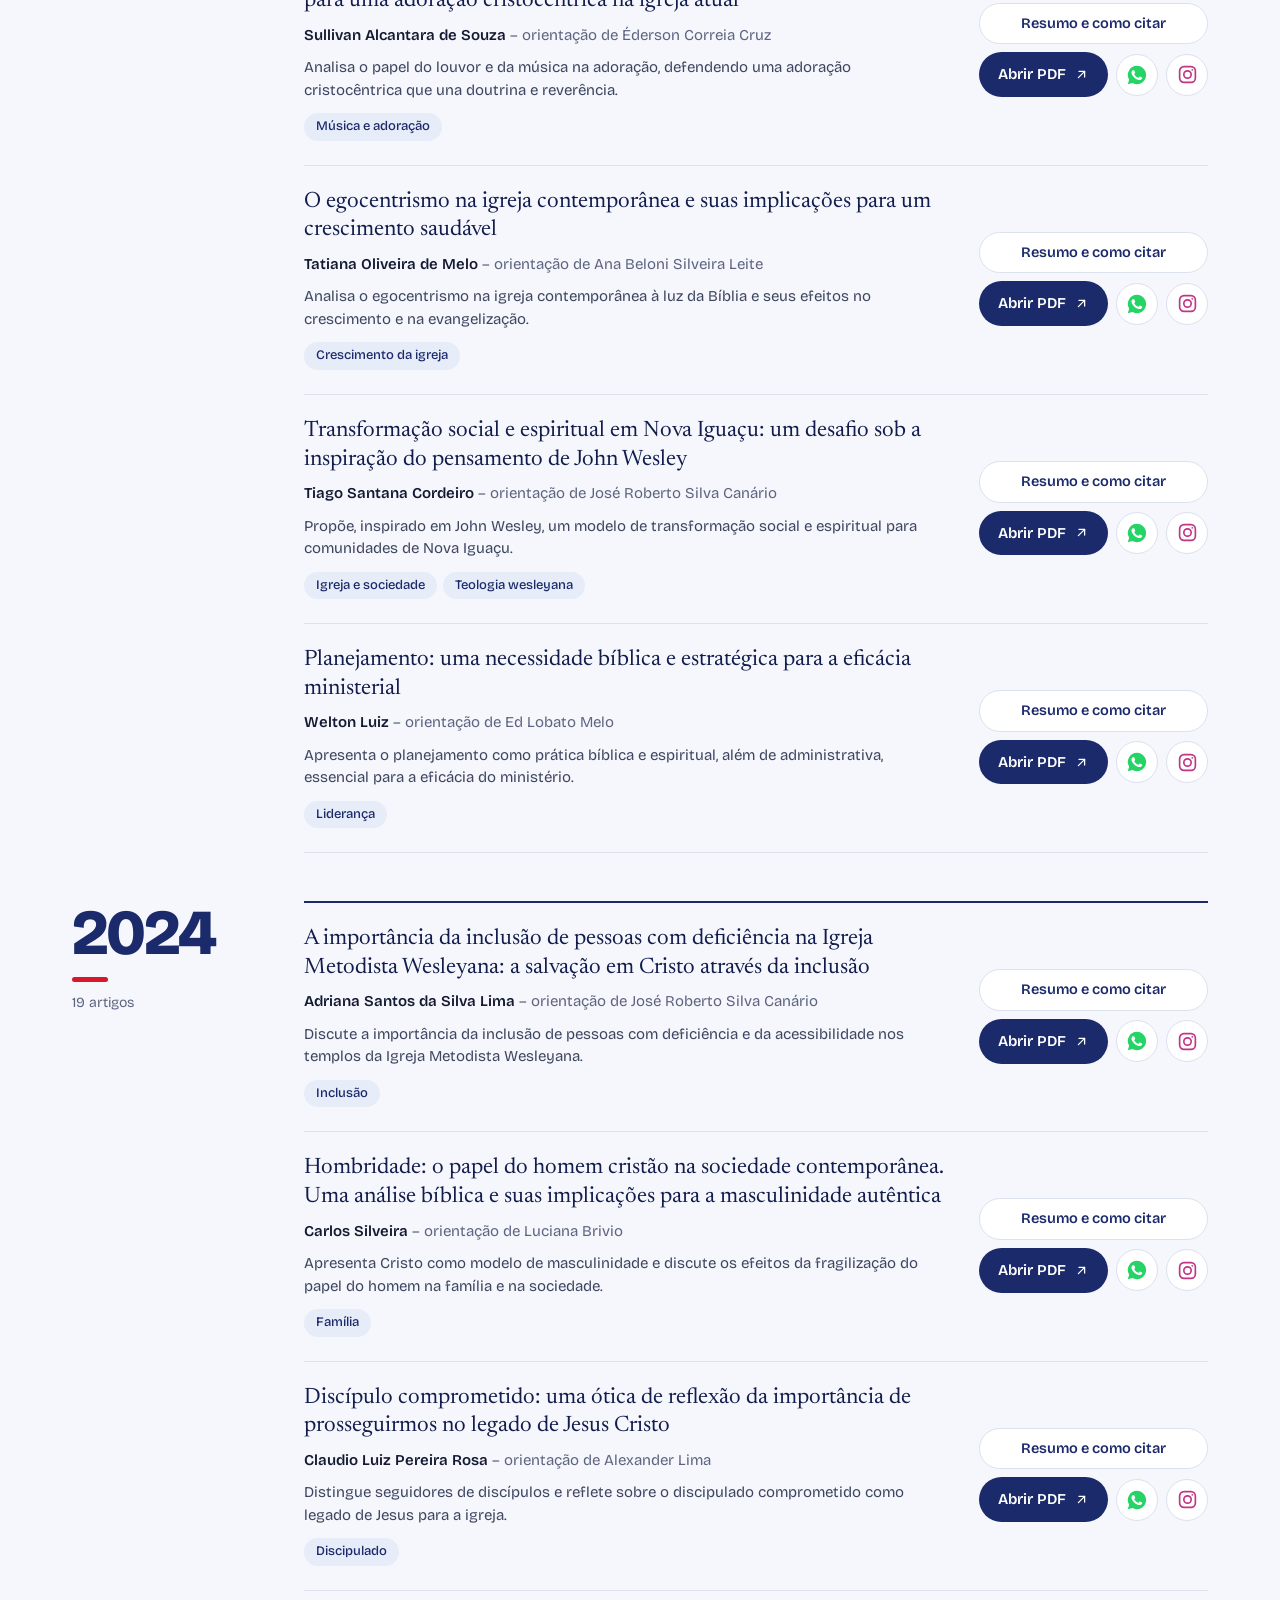
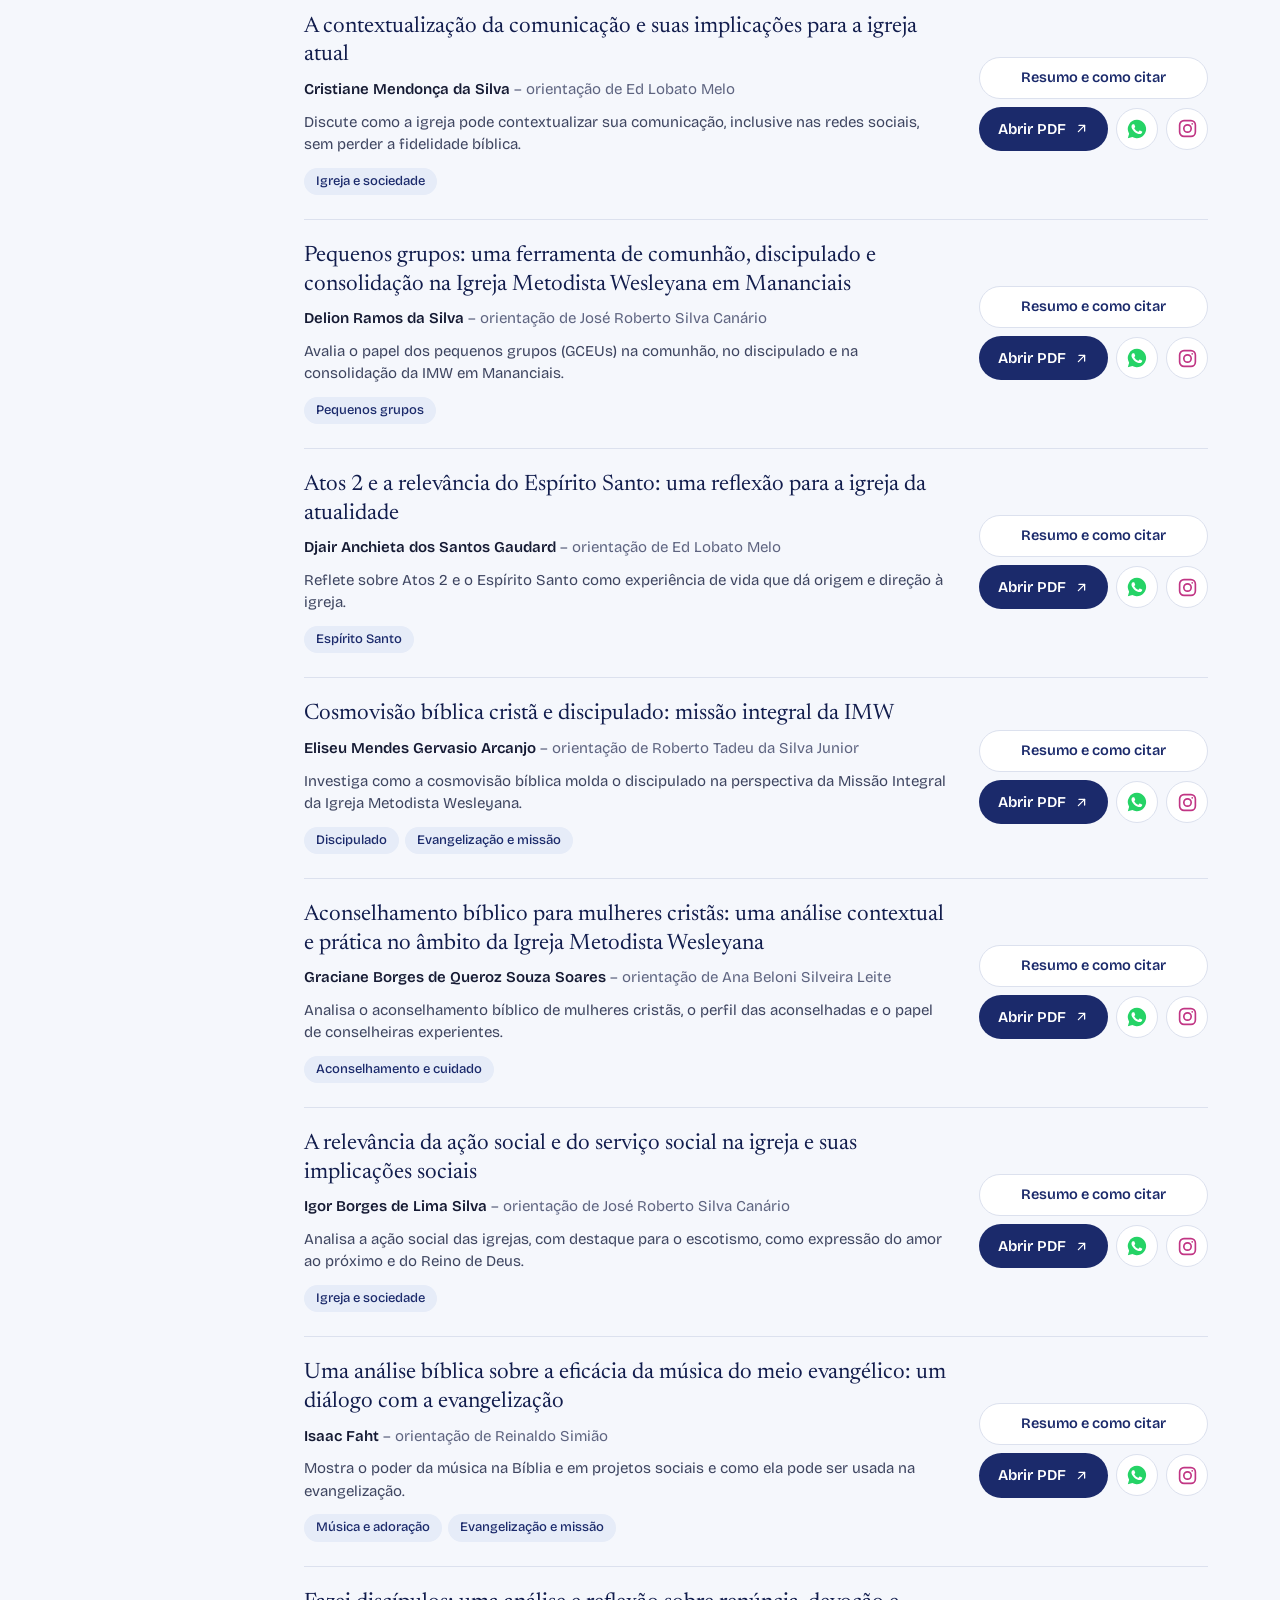
==== commit 4b90e7c7: "Menu: link renomeado para Especialização Projetos Co-Authored-By: Claude Opus 5.5 <noreply@anthropic" ====
--- a/acervo.html
+++ b/acervo.html
@@ -323,7 +323,8 @@
   .rv-home{display:flex;align-items:center;gap:10px;color:#fff;text-decoration:none;font-weight:600}
   .rv-home img{height:28px;width:auto}
   .rv-menu{list-style:none;margin:0;padding:0;display:flex;gap:6px;flex-wrap:wrap}
-  .rv-menu a{display:block;color:#C9D1EC;text-decoration:none;padding:6px 12px;border-radius:999px}
+  .rv-menu a{display:block;color:#C9D1EC;text-decoration:none;padding:6px 10px;border-radius:999px}
+  .rv-menu{gap:2px}
   .rv-menu a:hover{color:#fff;background:rgba(255,255,255,.1)}
   .rv-menu a[aria-current=page]{color:#fff;background:rgba(255,255,255,.16)}
   .rv-menu .rv-back{color:#fff;border:1px solid rgba(255,255,255,.35)}
@@ -379,7 +380,7 @@
     <li><a href="referencias.html">Referências</a></li>
     <li><a href="https://alexandrebeloniimw-cmyk.github.io/laboratorio-projeto-pesquisa/" target="_blank" rel="noopener" title="Laboratório de Projeto de Pesquisa: construa seu projeto passo a passo (abre em nova aba)">Laboratório do Projeto ↗</a></li>
     <li><a href="https://alexandrebeloniimw-cmyk.github.io/revista-iwe-2026/" target="_blank" rel="noopener" title="Revista 2026 do IWE Polo John Wesley (abre em nova aba)">Polo John Wesley ↗</a></li>
-    <li><a href="https://alexandrebeloniimw-cmyk.github.io/pregacao-biblica-contemporanea-projetos/" target="_blank" rel="noopener" title="Projetos da Especialização em Aprofundamento na Pregação Bíblica Contemporânea (abre em nova aba)">Projetos ↗</a></li>
+    <li><a href="https://alexandrebeloniimw-cmyk.github.io/pregacao-biblica-contemporanea-projetos/" target="_blank" rel="noopener" title="Projetos da Especialização em Aprofundamento na Pregação Bíblica Contemporânea (abre em nova aba)">Especialização Projetos ↗</a></li>
     <li><a href="./" class="rv-back">← Voltar à revista</a></li>
   </ul>
 </div></nav>
